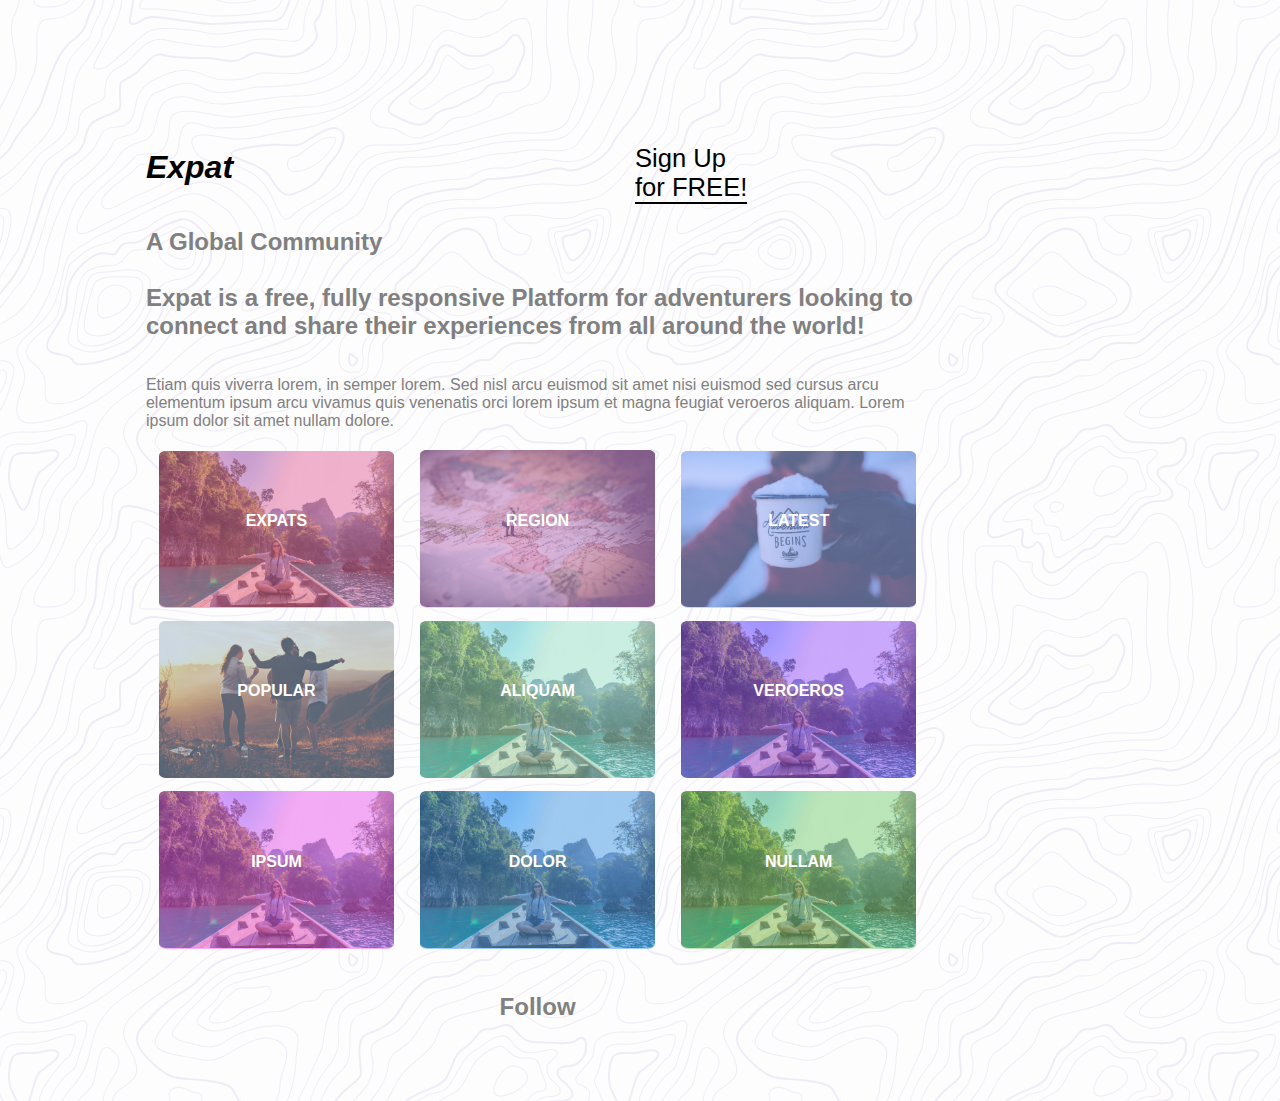
==== index.html @ 73089dc1 "updated features, hover, cta" ====
<!DOCTYPE html>
<html>
<head>
  <meta charset="utf-8">
      <title>Expat</title>
      <meta name="viewport" content="width=device-width, initial-scale=1.0">
      <link rel="stylesheet" href="https://use.fontawesome.com/releases/v5.7.2/css/all.css" integrity="sha384-fnmOCqbTlWIlj8LyTjo7mOUStjsKC4pOpQbqyi7RrhN7udi9RwhKkMHpvLbHG9Sr" crossorigin="anonymous">
      <link rel="stylesheet" type="text/css" media="screen" href="./CSS/index.css" />
      
      <script src="./components/Menu/Menu.js" async></script>
      <script src="./components/Tiles/Tiles.js" async></script>
</head>
<body>
      <div class="header">
        <div class="menu">
            <ul>
              <li class='ul1'><a href="index.html">Home</a></li>
              <li class='ul2'><a href="about.html">About</a></li>
              <li class='ul3'><a href="#">Log in</a></li>
            </ul>
          </div>
          <div>
            <i class="fas fa-bars menu-button"></i>
          </div>
        <div>
            <h1><i class="fas fa-globe-americas"> Expat</i></h1>
        </div>
        <div class='search'><p>Search</p></div>
      </div>


      <div id="main">
          <div class="inner">
            <div class="cta"><a href="#">Sign Up<br> for FREE!</a></div>
            <div class='intro'>
                <h1><i class="fas fa-globe-americas"> Expat</i></h1>
              <h2>A Global Community<br><br> Expat is a free, fully responsive Platform for adventurers looking to connect and share their experiences from all around the world!</h2>

                <div class="intro-button">
                  <a href="#"><button>Free Trial!</button></a>
                </div>

              <p>Etiam quis viverra lorem, in semper lorem. Sed nisl arcu euismod sit amet nisi euismod sed cursus arcu elementum ipsum arcu vivamus quis venenatis orci lorem ipsum et magna feugiat veroeros aliquam. Lorem ipsum dolor sit amet nullam dolore.</p>
              </div>
            
            <section class="tiles">

              <article class="style style1" data-tab='all'>

                <span class="image">
                  <img src="assets/expats.jpg" alt="" />
                </span>
                <div class="color1"></div>
                <a href="#">
                  <h2>Expats</h2>
                  <div class="content">
                    <p>Sed nisl arcu euismod sit amet nisi lorem etiam dolor veroeros et feugiat.</p>
                  </div>
                </a>

              </article>

              <article class="style style2" data-tab='all'>

                <span class="image">
                  <img src="assets/region.jpg"  alt="" />
                </span>
                <div class="color2"></div>
                <a href="#">
                  <h2>Region</h2>
                  <div class="content">
                    <p>Sed nisl arcu euismod sit amet nisi lorem etiam dolor veroeros et feugiat.</p>
                  </div>
                </a>
              </article>
              <article class="style style3" data-tab='all'>
                <span class="image">
                  <img src="assets/latest.jpg" alt="" />
                </span>
                <div class="color3"></div>
                <a href="#">
                  <h2>Latest</h2>
                  <div class="content">
                    <p>Sed nisl arcu euismod sit amet nisi lorem etiam dolor veroeros et feugiat.</p>
                  </div>
                </a>
              </article>

              <article class="style style4" data-tab='all'>
                <span class="image">
                  <img src="assets/popular.jpg" alt="" />
                </span>
                <div class="color4"></div>
                <a href="#">
                  <h2>Popular</h2>
                  <div class="content">
                    <p>Sed nisl arcu euismod sit amet nisi lorem etiam dolor veroeros et feugiat.</p>
                  </div>
                </a>
              </article>

              <article class="style style5" data-tab='all'>
                <span class="image">
                  <img src="assets/expats.jpg" alt="" />
                </span>
                <div class="color5"></div>
                <a href="#">
                  <h2>Aliquam</h2>
                  <div class="content">
                    <p>Sed nisl arcu euismod sit amet nisi lorem etiam dolor veroeros et feugiat.</p>
                  </div>
                </a>
              </article>

              <article class="style style6" data-tab='all'>
                <span class="image">
                  <img src="assets/expats.jpg" alt="" />
                </span>
                <div class="color6"></div>
                <a href="#">
                  <h2>Veroeros</h2>
                  <div class="content">
                    <p>Sed nisl arcu euismod sit amet nisi lorem etiam dolor veroeros et feugiat.</p>
                  </div>
                </a>
              </article>

              <article class="style style7" data-tab='all'>
                <span class="image">
                  <img src="assets/expats.jpg" alt="" />
                </span>
                <div class="color7"></div>
                <a href="#">
                  <h2>Ipsum</h2>
                  <div class="content">
                    <p>Sed nisl arcu euismod sit amet nisi lorem etiam dolor veroeros et feugiat.</p>
                  </div>
                </a>
              </article>

              <article class="style style8" data-tab='all'>
                <span class="image">
                  <img src="assets/expats.jpg" alt="" />
                </span>
                <div class="color8"></div>
                <a href="#">
                  <h2>Dolor</h2>
                  <div class="content">
                    <p>Sed nisl arcu euismod sit amet nisi lorem etiam dolor veroeros et feugiat.</p>
                  </div>
                </a>
              </article>
              
              <article class="style style9" data-tab='all'>
                <span class="image">
                  <img src="assets/expats.jpg" alt="" />
                </span>
                <div class="color9"></div>
                <a href="#">
                  <h2>Nullam</h2>
                  <div class="content">
                    <p>Sed nisl arcu euismod sit amet nisi lorem etiam dolor veroeros et feugiat.</p>
                  </div>
                </a>
              </article>
            </section>

            	<!-- Footer -->
					<footer id="footer">
              <div class="inner-footer">
               
                <section>
                  <h2>Follow</h2>
                  <ul class="icons">
                    <li><a href="#" class="icon"><i class="fab fa-twitter"></i></a></li>
                    <li><a href="#" class="icon"><i class="fab fa-facebook"></i></a></li>
                    <li><a href="#" class="icon"><i class="fab fa-instagram"></i></a></li>
                    <li><a href="#" class="icon"><i class="fab fa-github"></i></a></li>
                    <li><a href="#" class="icon2"><i class="fab fa-500px"></i></a></li>
                  </ul>
                </section>
              </div>
            </footer>
  
        </div>
  

          </div>
        </div>

        			
</body>
</html>
---- CSS/index.css ----
.width-100 {
  width: 100%;
}
* {
  box-sizing: border-box;
}
html,
body {
  margin: 0;
  padding: 0;
}
@media ( max-width: 515px ) {
  html,
  body {
    width: 100%;
  }
}
body {
  display: flex;
  justify-content: none;
  align-items: center;
  flex-direction: column;
  background-color: white;
  color: grey;
  font-family: "Source Sans Pro", Helvetica, sans-serif;
  width: 90%;
}
@media ( max-width: 515px ) {
  body {
    width: 100%;
  }
}
.header {
  width: 100%;
  max-height: 7rem;
  height: 100%;
  color: black;
  display: flex;
  justify-content: space-between;
  align-items: center;
  flex-direction: row-reverse;
  position: fixed;
  top: 10%;
  z-index: 2;
  margin-top: -2rem;
}
@media ( max-width: 515px ) {
  .header {
    max-width: 100%;
    display: flex;
    justify-content: center;
    align-items: space-between;
    flex-direction: column-reverse;
    position: relative;
    margin-top: 0;
    margin-bottom: 0;
  }
}
.header .search {
  display: none;
  margin: 1rem;
  width: 5rem;
  height: 1.3rem;
  border: 0.08rem solid black;
  opacity: 0.7;
  align-self: flex-start;
}
.header .search p {
  align-self: center;
  margin: 0.2rem;
  font-size: 0.8rem;
}
.header h1 {
  display: none;
  height: 100%;
  font-size: 48px;
  margin-left: -3rem;
}
@media ( max-width: 515px ) {
  .header h1 {
    display: block;
    margin: 1rem;
  }
}
.menu-button {
  right: 20px;
  width: 40%;
  cursor: pointer;
  margin: 1.6rem;
  font-size: 3.5rem;
}
@media ( max-width: 515px ) {
  .menu-button {
    display: none;
  }
}
.menu {
  display: none;
  position: fixed;
  width: 100px;
  max-height: 100%;
  margin-top: 7rem;
  margin-left: 0.2rem;
  align-self: flex-end;
  z-index: 2;
}
@media ( max-width: 515px ) {
  .menu {
    display: inline-block;
    margin: 0;
    width: 100%;
    position: relative;
    align-self: center;
    min-height: 10%;
  }
}
.menu ul {
  padding-inline-start: 0;
  margin-right: 0.6rem;
}
@media ( max-width: 515px ) {
  .menu ul {
    display: flex;
    justify-content: center;
    align-items: space-between;
    flex-direction: column;
    margin-top: 0;
    width: 102%;
  }
}
.menu ul li {
  list-style-type: none;
  font-size: 1.3rem;
  padding: 5px 0;
  text-align: center;
  color: black;
  margin: 0.2rem;
  font-style: "Source Sans Pro", Helvetica, sans-serif;
}
.menu ul li a {
  color: black;
  margin-top: 1rem;
  text-decoration: none;
}
@media ( max-width: 515px ) {
  .menu ul li {
    background-color: white;
    margin: 0;
    padding: 1rem;
    background-color: #EDF0EE;
  }
}
@media ( max-width: 515px ) {
  .ul1 {
    border-top: 0.05rem solid black;
    width: 100%;
  }
}
@media ( max-width: 515px ) {
  .ul2 {
    border-top: 0.05rem solid black;
    border-bottom: 0.05rem solid black;
    width: 100%;
  }
}
@media ( max-width: 515px ) {
  .ul3 {
    border-bottom: 0.05rem solid black;
    width: 100%;
  }
}
.menu--open {
  display: block;
}
.inner {
  width: 100%;
  display: flex;
  justify-content: center;
  align-items: center;
  flex-direction: row;
  margin-left: 3rem;
  flex-wrap: wrap;
  width: 85%;
}
@media ( max-width: 515px ) {
  .inner {
    display: flex;
    justify-content: flex-start;
    align-items: center;
    flex-direction: column;
    width: 100%;
    margin: 0;
  }
}
.inner .cta {
  display: flex;
  justify-content: center;
  align-items: center;
  flex-direction: row;
  width: 100%;
  top: 16%;
  left: 4%;
  position: absolute;
  font-size: 1.6rem;
}
@media ( max-width: 515px ) {
  .inner .cta {
    display: none;
  }
}
.inner .cta a {
  text-decoration: none;
  color: black;
  cursor: pointer;
  border-bottom: 1px solid black;
  border-width: 2px;
}
.intro {
  max-width: 80%;
  width: 100%;
  display: flex;
  justify-content: center;
  align-items: flex-start;
  flex-direction: column;
  width: 92%;
  margin-top: 8rem;
}
.intro a {
  text-decoration: none;
  color: grey;
}
@media ( max-width: 515px ) {
  .intro {
    display: flex;
    justify-content: center;
    align-items: center;
    flex-direction: column;
    margin-top: 10rem;
  }
  .intro h2 {
    text-align: center;
  }
}
.intro .intro-button {
  display: flex;
  justify-content: center;
  align-items: center;
  flex-direction: column;
  width: 100%;
}
.intro .intro-button button {
  display: none;
  border-radius: 15%;
  width: 20rem;
  height: 4rem;
  font-size: 1.6rem;
  background-color: #E3E3E8;
  color: Black;
  align-self: center;
  cursor: pointer;
}
@media ( max-width: 515px ) {
  .intro .intro-button button {
    display: block;
    margin: 2rem;
    border-radius: 15%;
    width: 10rem;
    height: 4rem;
    font-size: 1.6rem;
    background-color: #E3E3E8;
    color: Black;
    align-self: center;
    cursor: pointer;
  }
}
.intro h1 {
  color: black;
}
@media ( max-width: 515px ) {
  .intro h1 {
    display: none;
  }
}
.tiles {
  max-width: 80%;
  width: 100%;
  display: flex;
  justify-content: space-around;
  align-items: center;
  flex-direction: row;
  flex-wrap: wrap;
}
.tiles a {
  color: white;
  text-decoration: none;
  display: flex;
  justify-content: center;
  align-items: center;
  flex-direction: column;
}
.style {
  width: 30%;
  border-radius: 3%;
  color: white;
}
@media ( max-width: 515px ) {
  .style {
    width: 100%;
    margin-top: 2rem;
  }
}
.style h2 {
  top: 30%;
  position: absolute;
  text-align: center;
  font-size: 1rem;
  margin-bottom: 1rem;
  text-transform: uppercase;
}
.style .content {
  display: none;
  font-size: 0.6rem;
}
.style1 {
  position: relative;
}
.style1:hover {
  transform: scale(1.1);
}
.style1 img {
  width: 100%;
  margin: 0;
  border-radius: 3%;
  z-index: 2;
}
.style1 .color1 {
  top: 0;
  left: 0;
  width: 100%;
  height: 98%;
  position: absolute;
  background: rgba(232, 106, 161, 0.5);
  border-radius: 3%;
}
.style1 .color1:hover {
  opacity: 0;
}
.style2 {
  position: relative;
}
.style2:hover {
  transform: scale(1.1);
}
.style2 img {
  width: 100%;
  margin: 0;
  border-radius: 3%;
}
.style2 .color2 {
  top: 0;
  left: 0;
  width: 100%;
  height: 98%;
  position: absolute;
  background: rgba(235, 159, 239, 0.5);
  border-radius: 3%;
}
.style2 .color2:hover {
  opacity: 0;
}
.style3 {
  position: relative;
}
.style3:hover {
  transform: scale(1.1);
}
.style3 img {
  width: 100%;
  margin: 0;
  border-radius: 3%;
}
.style3 .color3 {
  top: 0;
  left: 0;
  width: 100%;
  height: 98%;
  position: absolute;
  background: rgba(155, 177, 255, 0.5);
  border-radius: 3%;
}
.style3 .color3:hover {
  opacity: 0;
}
.style4 {
  position: relative;
}
.style4:hover {
  transform: scale(1.1);
}
.style4 img {
  width: 100%;
  margin: 0;
  border-radius: 3%;
}
.style4 .color4 {
  top: 0;
  left: 0;
  width: 100%;
  height: 98%;
  position: absolute;
  background: rgba(156, 178, 204, 0.5);
  border-radius: 3%;
}
.style4 .color4:hover {
  opacity: 0;
}
.style5 {
  position: relative;
}
.style5:hover {
  transform: scale(1.1);
}
.style5 img {
  width: 100%;
  margin: 0;
  border-radius: 3%;
}
.style5 .color5 {
  top: 0;
  left: 0;
  width: 100%;
  height: 98%;
  position: absolute;
  background: rgba(156, 230, 204, 0.5);
  border-radius: 3%;
}
.style5 .color5:hover {
  opacity: 0;
}
@media ( max-width: 515px ) {
  .style5 {
    display: none;
  }
}
.style6 {
  position: relative;
}
.style6:hover {
  transform: scale(1.1);
}
.style6 img {
  width: 100%;
  margin: 0;
  border-radius: 3%;
}
.style6 .color6 {
  top: 0;
  left: 0;
  width: 100%;
  height: 98%;
  position: absolute;
  background: rgba(155, 88, 255, 0.5);
  border-radius: 3%;
}
.style6 .color6:hover {
  opacity: 0;
}
@media ( max-width: 515px ) {
  .style6 {
    display: none;
  }
}
.style7 {
  position: relative;
}
.style7:hover {
  transform: scale(1.1);
}
.style7 img {
  width: 100%;
  margin: 0;
  border-radius: 3%;
}
.style7 .color7 {
  top: 0;
  left: 0;
  width: 100%;
  height: 98%;
  position: absolute;
  background: rgba(235, 93, 239, 0.5);
  border-radius: 3%;
}
.style7 .color7:hover {
  opacity: 0;
}
@media ( max-width: 515px ) {
  .style7 {
    display: none;
  }
}
.style8 {
  position: relative;
}
.style8:hover {
  transform: scale(1.1);
}
.style8 img {
  width: 100%;
  margin: 0;
  border-radius: 3%;
}
.style8 .color8 {
  top: 0;
  left: 0;
  width: 100%;
  height: 98%;
  position: absolute;
  background: rgba(68, 153, 234, 0.5);
  border-radius: 3%;
}
.style8 .color8:hover {
  opacity: 0;
}
@media ( max-width: 515px ) {
  .style8 {
    display: none;
  }
}
.style9 {
  position: relative;
}
.style9:hover {
  transform: scale(1.1);
}
.style9 img {
  width: 100%;
  margin: 0;
  border-radius: 3%;
}
.style9 .color9 {
  top: 0;
  left: 0;
  width: 100%;
  height: 98%;
  position: absolute;
  background: rgba(126, 211, 123, 0.5);
  border-radius: 3%;
}
.style9 .color9:hover {
  opacity: 0;
}
@media ( max-width: 515px ) {
  .style9 {
    display: none;
  }
}
footer {
  width: 100%;
  margin-top: 1rem;
  max-width: 100%;
  display: flex;
}
.inner-footer {
  width: 100%;
  flex-wrap: wrap;
}
.inner-footer h2 {
  text-align: center;
}
.icons {
  list-style-type: none;
  background-color: none;
  font-size: 2.5rem;
  display: flex;
  justify-content: space-evenly;
  align-items: center;
  flex-direction: row;
  padding-inline-start: 0;
}
.icons .fab {
  color: black;
}
.icons a {
  text-decoration: none;
}
@media ( max-width: 515px ) {
  .icons {
    display: flex;
    justify-content: space-evenly;
    align-items: center;
    flex-direction: row;
  }
}
.style {
  width: 30%;
  border-radius: 3%;
  margin: 0.3rem;
  color: white;
}
@media ( max-width: 515px ) {
  .style {
    width: 100%;
    margin-top: 2rem;
  }
}
.style h2 {
  text-align: center;
  font-size: 1rem;
  margin-bottom: 1rem;
  text-transform: uppercase;
}
.style .content {
  display: none;
  font-size: 0.6rem;
}
.about-style1 img {
  width: 100%;
}
.about-style2 img {
  width: 100%;
}
.about-style3 img {
  width: 100%;
}
.about-style4 img {
  width: 100%;
}
.about-style5 img {
  width: 100%;
}
body {
  background-color: #fdfdfd;
  background-image: url("data:image/svg+xml,%3Csvg xmlns='http://www.w3.org/2000/svg' width='600' height='600' viewBox='0 0 600 600'%3E%3Cpath fill='%23e2d9f0' fill-opacity='0.48' d='M600 325.1v-1.17c-6.5 3.83-13.06 7.64-14.68 8.64-10.6 6.56-18.57 12.56-24.68 19.09-5.58 5.95-12.44 10.06-22.42 14.15-1.45.6-2.96 1.2-4.83 1.9l-4.75 1.82c-9.78 3.75-14.8 6.27-18.98 10.1-4.23 3.88-9.65 6.6-16.77 8.84-1.95.6-3.99 1.17-6.47 1.8l-6.14 1.53c-5.29 1.35-8.3 2.37-10.54 3.78-3.08 1.92-6.63 3.26-12.74 5.03a384.1 384.1 0 0 1-4.82 1.36c-2.04.58-3.6 1.04-5.17 1.52a110.03 110.03 0 0 0-11.2 4.05c-2.7 1.15-5.5 3.93-8.78 8.4a157.68 157.68 0 0 0-6.15 9.2c-5.75 9.07-7.58 11.74-10.24 14.51a50.97 50.97 0 0 1-4.6 4.22c-2.33 1.9-10.39 7.54-11.81 8.74a14.68 14.68 0 0 0-3.67 4.15c-1.24 2.3-1.9 4.57-2.78 8.87-2.17 10.61-3.52 14.81-8.2 22.1-4.07 6.33-6.8 9.88-9.83 12.99-.47.48-.95.96-1.5 1.48l-3.75 3.56c-1.67 1.6-3.18 3.12-4.86 4.9a42.44 42.44 0 0 0-9.89 16.94c-2.5 8.13-2.72 15.47-1.76 27.22.47 5.82.51 6.36.51 8.18 0 10.51.12 17.53.63 25.78.24 4.05.56 7.8.97 11.22h.9c-1.13-9.58-1.5-21.83-1.5-37 0-1.86-.04-2.4-.52-8.26-.94-11.63-.72-18.87 1.73-26.85a41.44 41.44 0 0 1 9.65-16.55c1.67-1.76 3.18-3.27 4.83-4.85.63-.6 3.13-2.96 3.75-3.57a71.6 71.6 0 0 0 1.52-1.5c3.09-3.16 5.86-6.76 9.96-13.15 4.77-7.42 6.15-11.71 8.34-22.44.86-4.21 1.5-6.4 2.68-8.6.68-1.25 1.79-2.48 3.43-3.86 1.38-1.15 9.43-6.8 11.8-8.72 1.71-1.4 3.26-2.81 4.7-4.3 2.72-2.85 4.56-5.54 10.36-14.67a156.9 156.9 0 0 1 6.1-9.15c3.2-4.33 5.9-7.01 8.37-8.07 3.5-1.5 7.06-2.77 11.1-4.02a233.84 233.84 0 0 1 7.6-2.2l2.38-.67c6.19-1.79 9.81-3.16 12.98-5.15 2.14-1.33 5.08-2.33 10.27-3.65l6.14-1.53c2.5-.63 4.55-1.2 6.52-1.82 7.24-2.27 12.79-5.06 17.15-9.05 4.05-3.72 9-6.2 18.66-9.9l4.75-1.82c1.87-.72 3.39-1.31 4.85-1.91 10.1-4.15 17.07-8.32 22.76-14.4 6.05-6.45 13.95-12.4 24.49-18.92 1.56-.96 7.82-4.6 14.15-8.33v-64.58c-4 8.15-8.52 14.85-12.7 17.9-2.51 1.82-5.38 4.02-9.04 6.92a1063.87 1063.87 0 0 0-6.23 4.98l-1.27 1.02a2309.25 2309.25 0 0 1-4.87 3.9c-7.55 6-12.9 10.05-17.61 13.19-3.1 2.06-3.86 2.78-8.06 7.13-5.84 6.07-11.72 8.62-29.15 10.95-11.3 1.5-20.04 4.91-30.75 11.07-1.65.94-7.27 4.27-6.97 4.1-2.7 1.58-4.69 2.69-6.64 3.66-5.63 2.8-10.47 4.17-15.71 4.17-17.13 0-41.44 11.51-51.63 22.83-12.05 13.4-31.42 27.7-45.25 31.16-7.4 1.85-11.85 7.05-14.04 14.69-1.26 4.4-1.58 8.28-1.58 13.82 0 .82.01.98.24 3.63.45 5.18.35 8.72-.77 13.26-1.53 6.2-4.89 12.6-10.59 19.43-13.87 16.65-22.88 46.58-22.88 71.68 0 2.39.02 4.26.06 8.75.12 10.8.1 15.8-.22 21.95-.56 11.18-2.09 20.73-5 29.3h-1.05c2.94-8.56 4.49-18.12 5.05-29.35.31-6.13.34-11.1.22-21.9-.04-4.48-.06-6.36-.06-8.75 0-25.32 9.07-55.47 23.12-72.32 5.6-6.72 8.88-12.99 10.38-19.03 1.09-4.4 1.18-7.85.74-12.93-.23-2.7-.24-2.86-.24-3.72 0-5.62.32-9.57 1.62-14.1 2.28-7.95 6.97-13.44 14.76-15.39 13.6-3.4 32.82-17.59 44.75-30.84C409 360.14 433.58 348.5 451 348.5c5.07 0 9.77-1.33 15.26-4.07 1.93-.96 3.9-2.05 6.58-3.62-.3.18 5.33-3.16 6.98-4.11 10.82-6.21 19.66-9.67 31.11-11.2 17.23-2.3 22.9-4.75 28.57-10.64 4.25-4.41 5.04-5.16 8.22-7.28 4.68-3.11 10.01-7.14 17.55-13.14a1113.33 1113.33 0 0 0 4.86-3.89l1.28-1.02a4668.54 4668.54 0 0 1 6.23-4.98c3.67-2.9 6.55-5.12 9.07-6.95 4.37-3.19 9.16-10.56 13.29-19.4v66.9zm0-116.23c-.62.01-1.27.06-1.95.13-6.13.63-13.83 3.45-21.83 7.45-3.64 1.82-8.46 2.67-14.17 2.71-4.7.04-9.72-.47-14.73-1.33-1.7-.3-3.26-.61-4.67-.93a31.55 31.55 0 0 0-3.55-.57 273.4 273.4 0 0 0-16.66-.88c-10.42-.16-17.2.74-17.97 2.73-.38.97.6 2.55 3.03 4.87 1.01.97 2.22 2.03 4.04 3.55a1746.07 1746.07 0 0 0 4.79 4.02c1.39 1.2 3.1 1.92 5.5 2.5.7.16.86.2 2.64.54 3.53.7 5.03 1.25 6.15 2.63 1.41 1.76 1.4 4.54-.15 8.88-2.44 6.83-5.72 10.05-10.19 10.33-3.63.23-7.6-1.29-14.52-5.06-4.53-2.47-6.82-7.3-8.32-15.26-.17-.87-.32-1.78-.5-2.86l-.43-2.76c-1.05-6.58-1.9-9.2-3.73-10.11-.81-.4-1.59-.74-2.36-1-2.27-.77-4.6-1.02-8.1-.92-2.29.07-14.7 1-13.77.93-20.55 1.37-28.8 5.05-37.09 14.99a133.07 133.07 0 0 0-4.25 5.44l-2.3 3.09-2.51 3.32c-4.1 5.36-7.06 8.48-10.39 11.12-.65.52-1.33 1.04-2.13 1.62l-4.11 2.94a106.8 106.8 0 0 0-5.16 3.99c-4.55 3.74-9.74 8.6-16.25 15.38-8.25 8.58-11.78 13.54-11.7 15.95.07 1.65 1.64 2.11 6.79 2.38 1.61.09 2.15.12 2.98.2 2.95.24 5.09.73 6.81 1.68 7.48 4.15 11.63 7.26 13.95 11.58 3.3 6.15.8 12.88-8.89 20.26-8.28 6.3-11.1 10.37-11.31 14.96-.06 1.17 0 1.93.26 4.43.69 6.47.25 10.65-2.8 17.42a44.23 44.23 0 0 1-4.16 7.53c-2.82 3.97-5.47 5.74-10.6 7.69-.43.16-3.34 1.23-4.27 1.59-1.8.68-3.38 1.36-5.01 2.14-4.18 2-8.4 4.6-13.1 8.24-8.44 6.51-13.23 14.56-15.98 25.06-1.1 4.2-1.55 6.81-2.8 15.21-1.26 8.6-2.17 12.64-4.08 16.55-2.1 4.28-11.93 26.59-12.97 28.88a382.7 382.7 0 0 1-6.37 13.41c-4.07 8.11-7.61 14.07-10.73 17.81-5.38 6.46-8.98 14.37-13.77 28.42a810.14 810.14 0 0 0-1.89 5.6c-1.8 5.35-2.96 8.6-4.26 11.85-6.13 15.32-25.43 26.31-46.46 26.31-11.2 0-20.58-2.74-31.02-8.55-5.6-3.13-4.55-2.42-22.26-14.54-14.33-9.8-17.7-10.73-20.47-6.9-.37.5-1.81 2.74-1.83 2.77a52.24 52.24 0 0 1-4.94 5.9c-.73.79-5.52 5.87-6.97 7.45-2.38 2.6-4.3 4.81-5.98 6.93a45.6 45.6 0 0 0-5.08 7.66c-1.29 2.57-1.9 5.25-2.66 10.6a997.6 997.6 0 0 1-.46 3.18h-1l.47-3.32c.77-5.45 1.4-8.2 2.75-10.9a46.54 46.54 0 0 1 5.2-7.84c1.7-2.14 3.63-4.38 6.03-6.98 1.45-1.59 6.24-6.68 6.96-7.46a51.58 51.58 0 0 0 4.84-5.78s1.47-2.26 1.86-2.8c3.25-4.5 7.08-3.44 21.84 6.67 17.67 12.08 16.62 11.38 22.19 14.48 10.3 5.73 19.5 8.43 30.53 8.43 20.65 0 39.57-10.77 45.54-25.69a219.7 219.7 0 0 0 4.24-11.8 6752.32 6752.32 0 0 0 1.88-5.6c4.83-14.16 8.47-22.14 13.96-28.73 3.05-3.66 6.56-9.57 10.6-17.61 1.97-3.93 4.04-8.31 6.35-13.38 1.03-2.28 10.88-24.61 12.98-28.91 1.85-3.79 2.75-7.76 4-16.25 1.24-8.44 1.7-11.07 2.81-15.32 2.8-10.7 7.71-18.94 16.33-25.6a73.18 73.18 0 0 1 13.29-8.35c1.66-.8 3.27-1.48 5.08-2.18.94-.36 3.86-1.43 4.28-1.59 4.95-1.88 7.44-3.55 10.14-7.33 1.35-1.9 2.68-4.3 4.06-7.37 2.97-6.58 3.39-10.59 2.72-16.9a27.13 27.13 0 0 1-.27-4.58c.22-4.94 3.21-9.24 11.7-15.7 9.33-7.11 11.66-13.34 8.62-19-2.2-4.09-6.25-7.12-13.55-11.17-1.57-.88-3.6-1.33-6.42-1.57-.8-.07-1.34-.1-2.95-.19-5.77-.3-7.63-.85-7.72-3.34-.1-2.81 3.5-7.87 11.97-16.69 6.53-6.8 11.75-11.69 16.33-15.45 1.79-1.47 3.42-2.72 5.2-4.03l4.12-2.94c.79-.58 1.46-1.08 2.1-1.59 3.26-2.6 6.16-5.65 10.21-10.94a383.2 383.2 0 0 0 2.5-3.32l2.31-3.09c1.8-2.39 3.04-4 4.29-5.48 8.47-10.17 16.98-13.96 37.27-15.3-.44.02 12-.9 14.32-.98 3.62-.1 6.05.16 8.46.98.8.27 1.62.62 2.47 1.04 2.27 1.14 3.17 3.87 4.27 10.85l.44 2.76c.17 1.07.33 1.97.5 2.83 1.44 7.69 3.62 12.29 7.8 14.57 6.76 3.68 10.6 5.15 13.99 4.94 4-.25 6.99-3.17 9.3-9.67 1.45-4.04 1.46-6.49.32-7.92-.9-1.12-2.28-1.62-5.57-2.27a55.8 55.8 0 0 1-2.67-.55c-2.54-.6-4.39-1.4-5.93-2.71a252.63 252.63 0 0 0-4.78-4.01 84.35 84.35 0 0 1-4.08-3.6c-2.73-2.6-3.86-4.43-3.28-5.95 1.02-2.64 7.82-3.54 18.93-3.37a230.56 230.56 0 0 1 16.73.88c2.76.39 3.2.49 3.68.6 1.4.3 2.95.62 4.62.91a82.9 82.9 0 0 0 14.56 1.32c5.56-.04 10.24-.86 13.73-2.6 8.1-4.05 15.89-6.9 22.17-7.56.7-.07 1.4-.11 2.05-.13v1zm0-100.94v1.5c-8.62 16.05-17.27 29.55-23.65 35.92-3.19 3.2-7.62 4.9-13.54 5.56-4.45.48-8.28.4-19.18-.2-9.91-.55-15.32-.44-20.52.78a84.05 84.05 0 0 1-15 2.11l-2.25.14c-12.49.75-19.37 1.78-32.72 5.74-4.5 1.33-9.27 2.49-14.3 3.48a246.27 246.27 0 0 1-32.6 3.97c-7.56.45-13.21.57-20.24.57-5.4 0-11.9 1.61-18 5.18-8.3 4.87-15.06 12.87-19.53 24.5a68.57 68.57 0 0 1-4.56 9.8c-3.6 6.2-6.92 8.99-13.38 12.18l-4.03 1.96a64.48 64.48 0 0 0-15.16 10.25c-8.2 7.33-13.72 16.63-22.54 35.6l-2.08 4.49c-7.3 15.7-11.5 23.3-17.35 29.87-7.7 8.66-20.25 14.42-40.31 20.08-4.37 1.23-19.04 5.08-19.24 5.13-6.92 1.87-11.68 3.34-15.63 4.92-10.55 4.22-18.71 10.52-36.38 26.52l-1.7 1.54c-8.58 7.76-13.41 11.9-18.81 15.88-3.95 2.9-8 5.67-12.97 8.91-2.06 1.34-10.3 6.6-12.33 7.94-11.52 7.5-18.53 13.04-24.62 20.08a62.01 62.01 0 0 0-6.44 8.85c-4.13 6.91-6.27 13.15-9.2 25.11l-1.54 6.26c-.6 2.45-1.15 4.54-1.72 6.58-2.97 10.7-6.9 17.36-14.78 26.91L69.6 491a148.51 148.51 0 0 0-4.19 5.3 23.9 23.9 0 0 0-3.44 6.28c-1.16 3.23-1.52 5.9-1.87 11.94-.58 10.05-1.42 15.04-4.63 22.67-1.57 3.72-5.66 14.02-6.41 15.8a73.46 73.46 0 0 1-3.57 7.4c-2.88 5.14-6.71 10.12-13.12 16.95-5.96 6.36-8.87 10.9-10.61 16a56.88 56.88 0 0 0-1.38 4.82l-.46 1.84h-1.03l.52-2.08c.52-2.09.92-3.49 1.4-4.9 1.8-5.25 4.78-9.9 10.84-16.36 6.35-6.78 10.13-11.7 12.97-16.77a72.5 72.5 0 0 0 3.52-7.29c.75-1.76 4.84-12.06 6.4-15.8 3.17-7.5 3.99-12.4 4.56-22.33.35-6.14.72-8.88 1.93-12.23a24.9 24.9 0 0 1 3.58-6.54c1.27-1.7 2.6-3.37 4.22-5.34l4.11-4.95c7.8-9.46 11.66-16 14.59-26.54.56-2.04 1.1-4.12 1.71-6.56l1.53-6.26c2.96-12.04 5.13-18.36 9.32-25.39 1.84-3.08 4-6.05 6.54-8.99 6.17-7.12 13.24-12.7 24.83-20.26 2.05-1.33 10.28-6.6 12.33-7.94 4.96-3.22 9-5.98 12.92-8.87 5.37-3.95 10.19-8.08 18.74-15.82l1.7-1.54c17.76-16.09 25.98-22.43 36.67-26.7 4-1.6 8.8-3.09 15.75-4.96.21-.06 14.87-3.9 19.22-5.13 19.9-5.61 32.32-11.31 39.85-19.78 5.76-6.48 9.93-14.02 17.18-29.64l2.09-4.5c8.87-19.07 14.44-28.46 22.77-35.9a65.48 65.48 0 0 1 15.38-10.4l4.04-1.97c6.3-3.1 9.47-5.77 12.96-11.77a67.6 67.6 0 0 0 4.48-9.67c4.56-11.84 11.47-20.02 19.97-25 6.25-3.66 12.93-5.32 18.5-5.32 7.01 0 12.65-.12 20.17-.57a245.3 245.3 0 0 0 32.47-3.96c5-.98 9.75-2.13 14.22-3.45 13.43-3.98 20.38-5.02 32.94-5.78l2.24-.14c5.76-.37 9.8-.9 14.85-2.09 5.31-1.25 10.79-1.35 22.6-.7 9.04.5 12.84.58 17.21.1 5.71-.62 9.94-2.26 12.95-5.26 6.44-6.45 15.3-20.37 24.35-36.72zm0 450.21c-1.28-4.6-2.2-10.55-3.33-20.25l-.24-2.04-.23-2.03c-1.82-15.7-3.07-21.98-5.55-24.47-2.46-2.46-3.04-5.03-2.52-8.64.1-.6.18-1.1.39-2.15.69-3.54.77-5.04.08-6.84-.91-2.38-3.31-4.41-7.79-6.26-5.08-2.09-6.52-4.84-4.89-8.44.66-1.45 1.79-3.02 3.52-5.01 1.04-1.2 5.48-5.96 5.08-5.53 6.15-6.7 8.98-11.34 8.98-16.48a15.2 15.2 0 0 1 6.5-12.89v1.26a14.17 14.17 0 0 0-5.5 11.63c0 5.47-2.93 10.29-9.24 17.16.38-.42-4.04 4.33-5.07 5.5-1.67 1.93-2.75 3.43-3.36 4.77-1.37 3.04-.23 5.22 4.36 7.1 4.71 1.95 7.32 4.16 8.34 6.83.78 2.04.7 3.67-.03 7.4-.2 1.03-.3 1.51-.38 2.09-.48 3.33.03 5.59 2.23 7.8 2.74 2.74 3.98 8.96 5.84 25.06l.24 2.03.23 2.04c.82 7.01 1.53 12.06 2.34 16.03v4.33zm0-62.16c-1.4-3.13-4.43-9.9-4.95-11.17-1.02-2.53-1.25-3.8-.91-5.18.2-.84 2.05-4.68 2.32-5.33a70.79 70.79 0 0 0 3.54-11.2v3.99a62.82 62.82 0 0 1-2.62 7.6c-.31.75-2.09 4.46-2.27 5.18-.28 1.12-.08 2.22.87 4.57.41 1.02 2.5 5.7 4.02 9.09v2.45zm0-85.09c-1.65 1.66-3.66 2.9-6.4 4.13-.25.1-13.97 5.47-20.4 8.43-9.35 4.32-16.7 5.9-23.03 5.25-5.08-.53-9.02-2.25-14.77-5.92l-3.2-2.07a77.4 77.4 0 0 0-5.44-3.27c-4.05-2.18-3.25-5.8 1.47-10.47 3.71-3.68 9.6-7.93 18.73-13.8l4.46-2.82c17.95-11.33 18.22-11.5 22.27-14.74 11.25-9 19.69-14.02 26.31-15.1v1.02c-6.37 1.1-14.62 6-25.69 14.86-4.1 3.28-4.34 3.44-22.36 14.8a652.4 652.4 0 0 0-4.45 2.83c-9.07 5.83-14.92 10.05-18.57 13.66-4.31 4.28-4.95 7.13-1.7 8.88 1.7.91 3.29 1.88 5.5 3.3l3.2 2.08c5.64 3.59 9.45 5.25 14.34 5.76 6.13.64 13.32-.9 22.52-5.15 6.46-2.98 20.18-8.35 20.4-8.44 3.04-1.37 5.1-2.71 6.81-4.69v1.47zm0-41.37v1c-6.56.26-12.11 3.13-19.71 9.08l-4.63 3.68a51.87 51.87 0 0 1-4.4 3.14c-.82.52-5.51 3.33-6.22 3.76-3.31 2-6.15 3.8-8.87 5.6a112.61 112.61 0 0 0-8.16 5.92c-4.61 3.72-7.4 6.9-7.97 9.35-.63 2.67 1.48 4.53 7.05 5.46 10.7 1.78 20.92-.05 30.45-4.65a61.96 61.96 0 0 0 17.1-12.2 41.8 41.8 0 0 0 5.36-7.42v1.92a38.94 38.94 0 0 1-4.64 6.19 62.95 62.95 0 0 1-17.39 12.41c-9.7 4.68-20.13 6.55-31.05 4.73-6.06-1-8.65-3.29-7.85-6.67.64-2.74 3.53-6.05 8.31-9.9 2.35-1.9 5.1-3.88 8.24-5.97 2.73-1.82 5.58-3.61 8.9-5.62.72-.44 5.4-3.24 6.22-3.75 1.26-.8 2.6-1.76 4.3-3.09.8-.62 3.9-3.1 4.63-3.67 7.77-6.1 13.49-9.04 20.33-9.3zm0-154.6v1c-1.75-.24-4.3.23-7.82 1.55-10.01 3.75-13.8 5.07-19.15 6.76-1.78.56-2.63.83-3.87 1.24-1.48.5-3.16.76-6.74 1.16a1550.34 1550.34 0 0 0-2.64.3c-7.8.94-11.28 2.47-11.28 6.07 0 4.45 2.89 13.18 7.96 25.81a57.34 57.34 0 0 1 2.33 7.6 258.32 258.32 0 0 1 .84 3.46c1.86 7.62 3.17 10.71 5.56 11.67 2.21.88 4.7.6 7.47-.72 3.48-1.69 7.22-4.94 11.2-9.47 1.52-1.7 2.97-3.49 4.59-5.57l3.16-4.1c2.59-3.23 6.07-12.21 8.39-20.23v3.45c-2.29 7.2-5.27 14.5-7.61 17.41-.44.55-2.67 3.46-3.15 4.09-1.63 2.1-3.1 3.9-4.62 5.62-4.08 4.61-7.9 7.94-11.53 9.7-2.99 1.44-5.77 1.75-8.28.74-2.84-1.13-4.2-4.34-6.15-12.35a2097.48 2097.48 0 0 1-.84-3.46c-.8-3.2-1.47-5.45-2.28-7.46-5.14-12.8-8.04-21.55-8.04-26.19 0-4.37 3.84-6.06 12.16-7.07a160.9 160.9 0 0 1 2.65-.3c3.5-.39 5.15-.64 6.53-1.1 1.26-.42 2.1-.7 3.88-1.26 5.34-1.68 9.11-3 19.1-6.74 3.53-1.32 6.22-1.84 8.18-1.61zM0 292c10.13-11.31 18.13-23.2 23.07-35.39 3.3-8.14 6.09-16.12 10.81-30.55l1.59-4.84c6.53-19.94 10.11-29.82 14.77-39.56 6.07-12.72 12.55-21.18 20.27-25.54 6.66-3.76 10.2-7.86 12.22-13.15a46.6 46.6 0 0 0 1.86-6.58c1.23-5.2 2.05-7.59 3.93-10.36 2.45-3.62 6.27-6.53 12.1-8.96 15.78-6.58 16.73-7.04 18.05-9.01.65-.98.83-2.15.74-4.51-.03-.73-.23-3.82-.24-4A93.8 93.8 0 0 1 119 94c0-10.04.18-11.37 2.37-13.15.52-.42 1.13-.8 2.07-1.3.27-.14 2.18-1.12 2.84-1.48a68.4 68.4 0 0 0 9.12-5.87c2.06-1.54 2.64-2.14 8.01-7.93 3.78-4.09 6.21-6.36 8.96-8.12 3.64-2.33 7.2-3.12 10.9-2.11 4.4 1.2 10.81 2 18.78 2.46 6.9.4 12.9.5 21.95.5 4.87 0 8.97.47 15.4 1.57 7.77 1.33 9.3 1.54 12.38 1.54 4.05 0 7.43-.88 10.68-2.95 5.06-3.22 8.11-4.67 11.2-5.2 3.62-.64 4.77-.46 16.55 2.06 17.26 3.7 30.85 1.36 41.06-9.7 5.1-5.53 5.48-8.9 3.48-14.8-.83-2.42-1.03-3.1-1.17-4.3-.29-2.52.5-4.71 2.71-6.93 2.65-2.65 4.72-9.17 6.22-18.29h2.03c-1.56 9.71-3.77 16.65-6.83 19.7-1.79 1.8-2.36 3.39-2.14 5.28.11 1 .3 1.63 1.07 3.9 2.22 6.53 1.76 10.66-3.9 16.8-10.77 11.66-25.07 14.13-42.95 10.3-11.42-2.45-12.55-2.62-15.78-2.06-2.77.48-5.62 1.84-10.47 4.92a20.93 20.93 0 0 1-11.76 3.27c-3.25 0-4.81-.22-12.73-1.57C212.74 59.46 208.73 59 204 59c-9.1 0-15.11-.1-22.07-.5-8.09-.47-14.62-1.29-19.2-2.54-5.62-1.53-10.17 1.38-17.85 9.66-5.5 5.94-6.08 6.53-8.28 8.18a70.38 70.38 0 0 1-9.38 6.03c-.68.37-2.58 1.35-2.84 1.49-.84.44-1.35.76-1.75 1.08C121.16 83.6 121 84.8 121 94c0 1.85.06 3.54.17 5.44 0 .17.2 3.28.24 4.03.1 2.75-.13 4.29-1.08 5.71-1.67 2.5-2.27 2.8-18.95 9.74-5.48 2.29-8.99 4.96-11.2 8.24-1.71 2.51-2.47 4.73-3.64 9.7-.83 3.5-1.21 4.92-1.94 6.83-2.18 5.73-6.05 10.19-13.1 14.18-7.3 4.12-13.55 12.28-19.46 24.66-4.6 9.64-8.17 19.46-14.67 39.32l-1.58 4.84c-4.75 14.47-7.54 22.48-10.86 30.69-5.28 13.01-13.95 25.65-24.93 37.6v-2.97zm0 78v-.5l1-.01c6.32 0 7.47 5.2 4.6 13.36a60.36 60.36 0 0 1-5.6 11.3v-1.92a57.76 57.76 0 0 0 4.65-9.72c2.69-7.6 1.71-12.02-3.65-12.02-.34 0-.67 0-1 .02v-46.59a340.96 340.96 0 0 0 13.71-8.34c13.66-9.46 29.79-37.6 29.79-53.59 0-18.1 21.57-72.64 32.23-79.42 12.71-8.09 32.24-27.96 35.8-37.75 1.93-5.3 5.5-7.27 14.42-9.37 6.15-1.44 8.64-2.42 10.67-4.79 1.5-1.74 2.72-4.79 4.33-10.3.23-.78 1.9-6.68 2.43-8.46 3.62-12.08 7.3-18.49 13.47-20.39 2.5-.76 3.03-.98 9.74-3.7 7.49-3.03 11.97-4.43 17.12-4.92 6.75-.65 13.13.75 19.55 4.67 5.43 3.32 12.19 4.72 20.17 4.56 6.03-.12 12.2-1.07 19.83-2.8 1.82-.4 7.38-1.74 8.26-1.94 2.69-.6 4.34-.89 5.48-.89 4.97 0 8.93-.05 14.2-.27 7.9-.32 15.56-.92 22.75-1.88 8.5-1.14 15.9-2.73 21.88-4.82 18.9-6.62 32.64-18.3 33.67-27.59.29-2.56.4-2.96 2.79-11.11 2.33-7.95 3.21-12.93 2.72-18.23-.2-2.24-.69-4.38-1.48-6.42-1.5-3.92-2.63-9.4-3.43-16.18h.9c.77 6.47 1.89 11.72 3.47 15.82a24.93 24.93 0 0 1 1.54 6.69c.5 5.46-.4 10.54-2.77 18.6-2.36 8.06-2.47 8.47-2.74 10.95-1.09 9.75-15.1 21.68-34.33 28.41-6.06 2.12-13.52 3.72-22.09 4.87-7.22.96-14.92 1.57-22.83 1.89-5.3.21-9.27.27-14.25.27-1.04 0-2.64.27-5.26.87-.87.2-6.43 1.53-8.26 1.94-7.68 1.73-13.92 2.7-20.03 2.82-8.15.17-15.1-1.27-20.71-4.7-6.23-3.81-12.4-5.16-18.93-4.54-5.04.48-9.44 1.86-16.84 4.86-6.75 2.74-7.29 2.95-9.82 3.73-5.73 1.76-9.28 7.96-12.81 19.72-.53 1.77-2.2 7.66-2.43 8.46-1.66 5.65-2.91 8.78-4.53 10.67-2.22 2.58-4.84 3.62-12.01 5.3-7.8 1.83-11.13 3.66-12.9 8.54-3.65 10.04-23.32 30.06-36.2 38.25C65.94 190 44.5 244.2 44.5 262c0 16.34-16.3 44.78-30.22 54.41-2.14 1.48-8.24 5.12-14.28 8.68v-1.16 46.09zm0-173.7v-1.11c7.42-3.82 14.55-10.23 21.84-18.98 3.8-4.56 14.21-18.78 15.79-20.55 1.8-2.04 4.06-3.96 7.42-6.45 1.08-.8 4.92-3.57 5.49-3.99 9.36-6.85 14-11.96 15.98-19.36.8-2.98 1.54-6.78 2.46-12.3.23-1.44 2-12.46 2.56-15.79 2.87-16.77 5.73-26.79 10.07-32.1C92.46 52.43 101.5 38.13 101.5 33c0-2.54.34-3.35 6.05-15.71.68-1.49 1.25-2.74 1.77-3.93 2.5-5.75 3.9-10.04 4.14-13.36h1c-.23 3.48-1.66 7.87-4.23 13.76-.52 1.2-1.09 2.45-1.78 3.95-5.54 12.01-5.95 12.99-5.95 15.29 0 5.47-9.09 19.84-20.11 33.31-4.2 5.12-7.03 15.06-9.86 31.64-.57 3.33-2.33 14.33-2.57 15.78-.92 5.56-1.67 9.38-2.48 12.4-2.05 7.68-6.82 12.93-16.35 19.91l-5.49 3.98c-3.3 2.45-5.51 4.34-7.27 6.31-1.53 1.73-11.94 15.93-15.76 20.53-7.52 9.02-14.88 15.6-22.61 19.46zm0 361.83v-4.33c.48 2.36 1 4.35 1.6 6.15 2 6.03 4.6 8.26 8.19 6.59C28.76 557.69 43.5 542.4 43.5 527c0-16.2 6.37-31.99 17.1-46.3 1.88-2.5 3.66-4.4 5.53-6 .73-.62 1.45-1.18 2.3-1.8l2-1.43c3.68-2.68 5.32-5.28 7.08-12.59.75-3.07 1.38-5.02 4.2-13.26l.63-1.88c3.24-9.58 4.56-14.97 4.17-18.65-.48-4.43-3.8-5.23-11.3-1.64a81.12 81.12 0 0 1-9.15 3.7c-13.89 4.67-26.96 5.8-42.66 5.42l-1.95-.05-1.45-.02a39.8 39.8 0 0 0-15.05 2.96A21.81 21.81 0 0 0 0 438.37v-1.26a23.55 23.55 0 0 1 4.55-2.57 40.77 40.77 0 0 1 16.92-3.02l1.95.05c15.6.38 28.57-.75 42.32-5.37a80.12 80.12 0 0 0 9.04-3.65c8.04-3.84 12.16-2.85 12.72 2.43.42 3.89-.92 9.34-4.21 19.08l-.64 1.88c-2.8 8.2-3.43 10.15-4.16 13.18-1.82 7.52-3.59 10.34-7.47 13.16l-2 1.43c-.84.6-1.54 1.15-2.25 1.75a35.45 35.45 0 0 0-5.37 5.84c-10.61 14.15-16.9 29.74-16.9 45.7 0 15.88-15 31.45-34.29 40.45-4.3 2.01-7.39-.66-9.56-7.18-.23-.68-.44-1.39-.65-2.13zm0-62.16v-2.45l1.46 3.27c2.1 4.8 3.46 10.33 4.26 16.77.66 5.3.84 9.3 1.04 18.5.2 9.32.5 12.75 1.63 15.05 1.28 2.6 3.67 2.35 8.29-1.5 17.14-14.3 21.82-22.9 21.82-38.62 0-7.17 1.1-12.39 3.7-17.68 2.27-4.67 3.65-6.62 13.4-19.62a69.8 69.8 0 0 1 7.6-8.79 44.76 44.76 0 0 1 3.54-3.06c.38-.3.64-.52.89-.74a10.47 10.47 0 0 0 2.63-3.32 35.78 35.78 0 0 0 2.26-5.94l.37-1.2.36-1.15c.29-.91.48-1.55.66-2.16.45-1.53.74-2.68.91-3.66.38-2.2.12-3.49-.85-4.15-2.35-1.61-9.28-.24-23.8 4.94-9.54 3.4-16.12 4.17-27.85 4.26-7.71.06-10.43.4-13.25 2.12-3.48 2.12-5.84 6.4-7.58 14.26-.5 2.2-.99 4.19-1.49 5.98v-3.98l.51-2.22c1.8-8.1 4.28-12.6 8.04-14.9 3.04-1.85 5.86-2.2 13.77-2.26 11.61-.09 18.1-.84 27.51-4.2 14.93-5.32 21.95-6.71 24.7-4.83 1.38.94 1.71 2.6 1.28 5.15a33.69 33.69 0 0 1-.94 3.78l-.66 2.17-.36 1.15-.37 1.2a36.64 36.64 0 0 1-2.33 6.1c-.8 1.53-1.61 2.52-2.86 3.61l-.92.77-1.02.83c-.9.74-1.65 1.4-2.47 2.18a68.84 68.84 0 0 0-7.48 8.66c-9.7 12.93-11.07 14.87-13.31 19.46-2.52 5.15-3.59 10.22-3.59 17.24 0 16.04-4.82 24.91-22.18 39.38-5.04 4.2-8.18 4.55-9.83 1.18-1.22-2.5-1.52-5.94-1.73-15.47-.2-9.16-.38-13.15-1.03-18.4-.79-6.34-2.12-11.8-4.19-16.49L0 495.98zM379.27 0h1.04l1.5 5.26c3.28 11.56 4.89 19.33 5.26 27.8.49 11.01-1.52 21.26-6.63 31.17-7.8 15.13-20.47 26.5-36.22 34.1-12.38 5.96-26.12 9.17-36.22 9.17-6.84 0-17.24 1.38-37.27 4.62l-2.27.37c-24.5 3.99-31.65 5-37.46 5-3.49 0-4.08-.08-19.54-2.8-3.56-.64-6.32-1.1-9-1.5-20.23-2.96-31-1.2-31.96 7.86-.1.85-.18 1.72-.29 2.81l-.27 2.73c-1.1 10.9-2.02 15.73-4.31 19.96-2.9 5.34-7.77 7.95-15.63 7.95-10.2 0-12.92.6-15.5 3.17.52-.51-5.03 5.85-8.16 8.7-2.75 2.5-14.32 12.55-15.77 13.83a341.27 341.27 0 0 0-6.54 5.92c-6.97 6.49-11.81 11.76-14.6 16.15-5.92 9.3-10.48 18.04-11.69 24.08-1.66 8.3 3.67 9.54 19.02 1.21a626.23 626.23 0 0 1 44.54-21.9c3.5-1.56 14.04-6.2 15.68-6.95 5.05-2.25 8.3-3.8 10.78-5.15l1.95-1.07 2.18-1.18c1.76-.94 3.38-1.76 5-2.55 18.1-8.72 34.48-10.46 50.33-1.2 22.89 13.34 38.28 37.02 38.28 56.44 0 19.12-.73 25.13-5.18 33.2a45.32 45.32 0 0 1-4.94 7.12c-6.47 7.77-11.81 16.2-12.76 21.27-1.2 6.34 4.69 7.03 20.17-.05 13.31-6.08 22.4-14.95 28.5-26.32a80.51 80.51 0 0 0 6.1-15.13c.9-2.98 3.17-11.65 3.41-12.48a29.02 29.02 0 0 1 1.75-4.83c7.47-14.93 21.09-30.5 36.25-37.24 7.61-3.38 13-9.65 19.4-20.79.84-1.48 4.26-7.64 5.14-9.17 3.52-6.1 6.22-9.7 9.37-11.98 10.15-7.4 28.7-11.1 50.29-11.1 7.52 0 16.54-1.24 27.51-3.58a420.1 420.1 0 0 0 14.96-3.52c-1.3.33 15.54-3.98 19.42-4.89 14.15-3.33 41.07-5.01 64.11-5.01 17.36 0 27.82-9.23 38.53-38.67 6.62-18.21 6.62-26.37 2.69-34.35l-1.18-2.37A13.36 13.36 0 0 1 587.5 58c0-4.03 0-4.01 2.5-24.56.46-3.73.8-6.74 1.12-9.64.9-8.45 1.38-15.2 1.38-20.8 0-.94-.02-1.94-.04-3h1c.03 1.06.04 2.06.04 3 0 5.65-.48 12.43-1.39 20.9-.3 2.91-.66 5.93-1.11 9.66-2.5 20.45-2.5 20.47-2.5 24.44 0 1.97.45 3.57 1.45 5.68.24.51 1.16 2.35 1.17 2.36 4.06 8.24 4.06 16.68-2.65 35.13-10.84 29.8-21.63 39.33-39.47 39.33-22.96 0-49.83 1.68-63.89 4.99-3.86.9-20.69 5.2-19.4 4.88a421.05 421.05 0 0 1-14.99 3.53c-11.04 2.35-20.11 3.6-27.72 3.6-21.4 0-39.76 3.67-49.7 10.9-3 2.19-5.64 5.7-9.1 11.68-.87 1.52-4.29 7.68-5.14 9.17-6.49 11.3-12 17.71-19.86 21.2-14.9 6.63-28.38 22.03-35.75 36.77a28.17 28.17 0 0 0-1.69 4.67c-.23.8-2.5 9.49-3.4 12.5a81.48 81.48 0 0 1-6.19 15.3c-6.2 11.56-15.44 20.58-28.96 26.76-16.1 7.36-23 6.55-21.58-1.04 1-5.29 6.4-13.83 12.99-21.73a44.33 44.33 0 0 0 4.82-6.96c4.35-7.88 5.06-13.77 5.06-32.72 0-19.04-15.19-42.4-37.72-55.55-15.57-9.08-31.62-7.38-49.45 1.21a132.9 132.9 0 0 0-7.14 3.71l-1.95 1.07a158.83 158.83 0 0 1-10.85 5.19c-1.65.74-12.18 5.38-15.69 6.95a625.25 625.25 0 0 0-44.46 21.86c-15.95 8.66-22.37 7.16-20.48-2.29 1.24-6.2 5.83-15.02 11.82-24.42 2.85-4.48 7.74-9.8 14.77-16.34 1.98-1.85 4.12-3.79 6.56-5.94 1.46-1.29 13.02-11.33 15.75-13.82 3.09-2.8 8.6-9.14 8.14-8.67 2.82-2.82 5.75-3.46 16.2-3.46 7.5 0 12.04-2.43 14.75-7.42 2.2-4.07 3.11-8.84 4.2-19.59l.26-2.73.3-2.81c.56-5.42 4.47-8.5 11.23-9.6 5.44-.88 12.51-.51 21.86.86 2.7.4 5.47.86 9.04 1.49 15.33 2.7 15.96 2.8 19.36 2.8 5.73 0 12.9-1.03 37.3-5l2.27-.36c20.1-3.26 30.52-4.64 37.43-4.64 9.95 0 23.54-3.18 35.78-9.08 15.57-7.5 28.09-18.73 35.78-33.65 5.02-9.75 7-19.82 6.51-30.67-.37-8.37-1.96-16.08-5.23-27.57L379.27 0zm13.68 0h1.02c.78 3.9 1.92 8.7 3.51 14.88 3.63 14.05 3.06 27.03-.75 38.77a61 61 0 0 1-11.35 20.68 138.36 138.36 0 0 1-19.32 18.77c-11.32 9.02-23.36 15.49-35.95 18.39a258.63 258.63 0 0 1-22.57 4.07c-3.17.44-6.36.85-10.3 1.32l-9.39 1.12c-11.53 1.41-17.45 2.55-21.64 4.46-9.28 4.21-28.35 6.04-49.21 6.04-1.37 0-2.8-.12-4.3-.35-2.62-.41-5-1.03-9.14-2.29-7.34-2.21-9.63-2.75-12.63-2.56-3.9.23-6.63 2.29-8.47 6.89-1.86 4.66-2.42 7.53-3.34 14.98-1.1 8.98-2.87 12.12-9.97 14.3a40.12 40.12 0 0 0-6.8 2.66c-.63.33-1.16.64-1.76 1.02l-1.34.86c-1.9 1.14-3.86 1.49-9.25 1.49-3.2 0-8.83-.55-9.51-.39-1.22.28-.75-.14-7.14 6.24-1.5 1.5-3.49 3.18-6.32 5.37-1.52 1.18-7.16 5.43-7.94 6.03-4.96 3.78-8.33 6.6-11.06 9.38-4.88 4.98-6.85 9.15-5.56 12.7 1.34 3.67 4.07 4.42 8.9 2.82a55.72 55.72 0 0 0 7.77-3.48c1.5-.77 7.78-4.13 9.37-4.96a116.8 116.8 0 0 1 12.31-5.68 162.2 162.2 0 0 0 11.04-4.84c2.04-.97 10.74-5.16 13-6.22 4.41-2.1 8.1-3.78 11.65-5.29 17.14-7.3 29.32-9.9 37.67-6.65l5.43 2.1c2.3.88 4.17 1.62 6.02 2.38a150.9 150.9 0 0 1 13.07 6c18.34 9.63 30.35 22.13 34.79 39.87 6.96 27.85 3.6 45.53-8.08 62.4-3.97 5.75-3.52 9.2.06 8.97 4.14-.28 10.21-4.95 15.11-12.52 3.1-4.8 5.1-10.45 8.05-21.53l1.69-6.35c.66-2.47 1.24-4.52 1.83-6.5 4.93-16.56 11-27.28 21.56-34.76 7.15-5.06 23.73-15.5 25.48-16.75 6.74-4.81 10.53-9.44 14.34-18 7.74-17.44 21.09-24.34 44.47-24.34 9.36 0 17.91-1.13 29.53-3.49a624.86 624.86 0 0 0 6.2-1.28c2.4-.5 4.07-.84 5.66-1.13 4.03-.74 7.04-1.1 9.61-1.1 4.44 0 9.39-1 31.39-5.99l2.95-.66c16.34-3.67 25.64-5.35 31.66-5.35 1.54 0 2.4.01 6.4.1 7.8.15 12.27.13 17.33-.2 16.41-1.06 26.73-5.36 29.8-14.56a87.1 87.1 0 0 1 3.55-8.83c-.15.31 2.29-4.96 2.9-6.38 5.38-12.3 5.57-21.92-1.44-39.44a86.4 86.4 0 0 1-5.26-20.72c-1.61-11.98-1.38-23.14.1-40.35l.2-2.12h1l-.2 2.2c-1.48 17.15-1.7 28.24-.11 40.14a85.4 85.4 0 0 0 5.2 20.47c7.1 17.78 6.91 27.67 1.43 40.22-.62 1.43-3.06 6.72-2.91 6.4a86.17 86.17 0 0 0-3.52 8.73c-3.23 9.72-13.9 14.15-30.68 15.24-5.1.33-9.58.35-17.42.2-3.98-.09-4.84-.1-6.37-.1-5.91 0-15.18 1.67-31.44 5.32l-2.95.67c-22.16 5.02-27.05 6.01-31.61 6.01-2.5 0-5.45.36-9.43 1.09-1.58.29-3.25.62-5.64 1.11a4894.21 4894.21 0 0 0-6.2 1.29c-11.68 2.37-20.3 3.51-29.73 3.51-23.02 0-36 6.71-43.53 23.66-3.9 8.8-7.82 13.58-14.7 18.5-1.78 1.27-18.36 11.7-25.48 16.75-10.34 7.32-16.3 17.87-21.19 34.23-.58 1.96-1.15 4-1.82 6.47l-1.69 6.35c-2.98 11.18-5 16.9-8.17 21.81-5.05 7.81-11.37 12.68-15.89 12.98-4.7.31-5.3-4.23-.94-10.53 11.52-16.64 14.82-34.03 7.92-61.6-4.35-17.42-16.16-29.72-34.27-39.22-4-2.1-8.2-4-12.99-5.97-1.84-.75-3.7-1.49-6-2.38l-5.43-2.08c-8.03-3.12-20.02-.58-36.92 6.63-3.52 1.5-7.21 3.19-11.61 5.27l-13 6.22c-4.71 2.22-8.16 3.75-11.11 4.88a115.87 115.87 0 0 0-12.21 5.63c-1.58.83-7.86 4.18-9.37 4.96a56.55 56.55 0 0 1-7.9 3.54c-5.3 1.75-8.62.85-10.17-3.43-1.46-4.02.66-8.5 5.8-13.74 2.75-2.82 6.16-5.66 11.15-9.48.79-.6 6.43-4.85 7.94-6.02a66.96 66.96 0 0 0 6.23-5.28c6.74-6.74 6.1-6.16 7.61-6.51.87-.2 6.69.36 9.74.36 5.22 0 7.03-.32 8.74-1.35l1.31-.84c.62-.4 1.18-.72 1.84-1.07a41.07 41.07 0 0 1 6.96-2.72c6.64-2.04 8.22-4.84 9.28-13.47.93-7.53 1.5-10.47 3.4-15.24 1.99-4.95 5.04-7.26 9.34-7.51 3.17-.2 5.5.35 12.97 2.6a63.54 63.54 0 0 0 9.02 2.26c1.45.22 2.83.34 4.14.34 20.71 0 39.7-1.82 48.8-5.96 4.32-1.96 10.29-3.1 21.93-4.53l9.4-1.12c3.92-.48 7.11-.88 10.27-1.32 8.16-1.14 15.4-2.43 22.49-4.06 12.42-2.86 24.33-9.26 35.55-18.2a137.4 137.4 0 0 0 19.18-18.64 60.02 60.02 0 0 0 11.15-20.32c3.76-11.57 4.32-24.36.75-38.23A284.86 284.86 0 0 1 392.95 0zM506.7 0h1.26c-.5.66-.9 1.18-1.17 1.51-3.95 4.96-6.9 7.92-9.82 9.57A10.02 10.02 0 0 1 492 12.5c-2.38 0-4.24.67-6.71 2.21l-2.65 1.71c-4.38 2.8-8.01 4.08-13.64 4.08-5.6 0-9.99-1.26-16.08-4.05a202.63 202.63 0 0 1-2.3-1.06l-2.18-.98c-1.6-.7-2.92-1.17-4.17-1.48a13.42 13.42 0 0 0-3.27-.43c-2.3 0-4.3-.68-11-3.37l-1.56-.62c-5-1.97-8.1-2.82-10.52-2.66-2.93.2-4.42 2.03-4.42 6.15 0 20.76-5.21 50.42-12.15 57.35-7.58 7.59-26.55 23.7-34.06 29.06-13.16 9.4-31.17 20.2-44.11 25.06a106.87 106.87 0 0 1-13.32 4.03c-3.28.78-6.6 1.43-11.25 2.24-.53.1-8.8 1.5-11.5 1.99-4.86.87-9.3 1.74-14 2.76-20.62 4.48-25.07 5.01-38.11 5.01-2.49 0-2.9-.07-14.05-2-2.42-.42-4.31-.73-6.15-1-8.11-1.19-13.83-1.36-17.64-.2-4.54 1.4-5.93 4.65-3.7 10.52 2.02 5.28 4.84 8.61 8.84 10.74 3.26 1.74 6.75 2.6 13.82 3.71 9.42 1.48 10.94 1.75 15.5 2.92a78.2 78.2 0 0 1 18.62 7.37c8.3 4.58 14.58 11.5 19.98 20.89 2.73 4.73 9.46 19.33 10.54 21.19 3.4 5.85 6.26 6.63 10.89 2 4.95-4.94 10.35-8.37 21.13-14.06.47-.25 2.06-1.1 2.12-1.12 7.98-4.21 11.92-6.51 15.87-9.54 5.11-3.9 8.66-8.1 10.77-13.11 8.52-20.24 20.75-33.31 32.46-33.31l5.5.03c10.53.08 17.35.02 24.9-.31 13.66-.62 23.78-2.09 29.39-4.67 5.85-2.7 13.42-5.49 24.18-9.02 3.46-1.14 6.29-2.05 12.7-4.1 7.7-2.45 11.08-3.54 15.17-4.9a1059.43 1059.43 0 0 1 11.33-3.72c3.67-1.2 5.96-2 8.03-2.78a59.88 59.88 0 0 0 6.66-2.94c1.87-.98 3.76-2.1 5.86-3.5 3.48-2.33 6.15-3.13 12.04-4.13l1.15-.2c5.71-1.01 9-2.3 12.76-5.63 7.82-6.96 8.58-23.18 3.84-44.52-1.7-7.67-2.1-19.28-1.57-35.47A837.22 837.22 0 0 1 546.76 0h1l-.15 3.06c-.32 6.42-.53 11.02-.68 15.62-.51 16.1-.12 27.65 1.56 35.21 4.82 21.68 4.04 38.2-4.16 45.48-3.91 3.48-7.37 4.84-13.24 5.87l-1.16.2c-5.76.99-8.32 1.75-11.65 3.98a63.73 63.73 0 0 1-5.96 3.56 60.86 60.86 0 0 1-6.77 2.99c-2.09.79-4.39 1.58-8.07 2.79a5398.31 5398.31 0 0 1-11.32 3.71c-4.1 1.37-7.48 2.46-15.18 4.92-6.42 2.04-9.24 2.95-12.7 4.08-10.73 3.53-18.27 6.3-24.07 8.98-5.76 2.66-15.97 4.14-29.77 4.77-7.56.33-14.4.39-24.95.31l-5.49-.03c-11.19 0-23.16 12.79-31.54 32.7-2.19 5.19-5.84 9.52-11.08 13.52-4.02 3.07-7.99 5.39-16.01 9.62l-2.12 1.12c-10.7 5.65-16.04 9.04-20.9 13.9-5.14 5.14-8.75 4.15-12.45-2.22-1.12-1.92-7.85-16.5-10.54-21.2-5.33-9.24-11.48-16.02-19.6-20.5a77.2 77.2 0 0 0-18.4-7.28c-4.5-1.17-6.02-1.43-15.4-2.9-7.17-1.12-10.74-2-14.13-3.81-4.22-2.25-7.2-5.77-9.3-11.27-2.43-6.39-.78-10.26 4.34-11.83 4-1.22 9.82-1.05 18.08.17 1.84.27 3.74.58 6.17 1 11.02 1.9 11.48 1.98 13.88 1.98 12.96 0 17.35-.52 37.9-4.99 4.71-1.02 9.16-1.9 14.03-2.77 2.71-.48 10.98-1.9 11.5-1.98 4.64-.81 7.95-1.46 11.2-2.23 4.55-1.07 8.76-2.34 13.2-4 12.83-4.81 30.79-15.59 43.88-24.94 7.47-5.33 26.4-21.4 33.94-28.94C407.3 61.98 412.5 32.49 412.5 12c0-4.61 1.86-6.9 5.35-7.15 2.63-.18 5.8.7 10.96 2.73l1.56.62c6.53 2.62 8.53 3.3 10.63 3.3 1.14 0 2.3.16 3.5.46 1.32.33 2.68.82 4.34 1.53a90.97 90.97 0 0 1 3.34 1.52l1.15.54c5.98 2.73 10.23 3.95 15.67 3.95 5.41 0 8.87-1.21 13.1-3.92.2-.13 2.1-1.38 2.66-1.72 2.62-1.63 4.64-2.36 7.24-2.36 1.47 0 2.94-.43 4.47-1.3 2.78-1.56 5.67-4.45 9.54-9.31l.7-.89zM324.54 600h-2.03c.49-2.96.91-6.2 1.28-9.66.44-4.1.76-8.25.98-12.21.08-1.39.14-2.65-.35-7.29-.47-1.94-.93-4.14-1.36-6.54-2.01-11.26-2.66-22.9-1.14-33.78a60.76 60.76 0 0 1 5.18-17.95 70.78 70.78 0 0 1 12.6-18.22c3.38-3.6 5.53-5.5 11.83-10.79 4.5-3.78 6.35-5.56 7.52-7.5.64-1.07.95-2.06.95-3.06 0-1.75 0-1.74-.75-9.23-.36-3.7-.57-6.3-.68-8.96-.5-12.1 1.62-19.6 8.11-21.76 15.9-5.3 25.89-12.1 33.45-25.54C409.6 390.65 425.85 376 436 376c12.36 0 20-1.96 29.41-8.8 6.76-4.92 9.5-6.6 12.47-7.46 2.22-.64 3.8-.74 9.12-.74 1.86 0 3.53-.83 5.57-2.62 1.08-.96 5.11-5.12 5.6-5.6 6.04-5.85 11.98-8.78 20.83-8.78 2.45 0 4.54.04 7.32.12 7.51.23 8.87.17 11.27-.7 3.03-1.1 5.53-3.03 14.75-11.17 8-7.06 10.72-8.92 22.87-16.47 1.44-.9 2.59-1.63 3.69-2.37a69.45 69.45 0 0 0 9.46-7.5c4.12-3.88 8.02-7.85 11.64-11.9v2.98a201.58 201.58 0 0 1-10.27 10.38c-3.18 3-6.2 5.35-9.72 7.7-1.12.76-2.28 1.5-3.75 2.4-12.05 7.5-14.71 9.32-22.6 16.28-9.46 8.35-12.01 10.32-15.39 11.55-2.74 1-4.19 1.06-12.01.82-2.76-.08-4.83-.12-7.26-.12-8.27 0-13.75 2.7-19.43 8.22-.44.43-4.52 4.64-5.68 5.66-2.37 2.09-4.46 3.12-6.89 3.12-5.1 0-6.6.1-8.56.66-2.67.78-5.29 2.37-11.85 7.15-9.8 7.13-17.85 9.19-30.59 9.19-9.22 0-24.96 14.2-34.13 30.49-7.84 13.94-18.24 21.02-34.55 26.46-5.31 1.77-7.21 8.51-6.75 19.78.1 2.6.31 5.19.68 8.84.75 7.62.75 7.58.75 9.43 0 1.38-.42 2.73-1.24 4.09-1.33 2.2-3.26 4.07-7.94 8-6.25 5.24-8.36 7.12-11.67 10.63a68.8 68.8 0 0 0-12.25 17.71 58.8 58.8 0 0 0-5 17.36c-1.49 10.66-.85 22.09 1.13 33.15.43 2.37.88 4.53 1.33 6.44.16.66.3 1.25.6 4.06a249.3 249.3 0 0 1-1.17 16.12c-.37 3.37-.78 6.53-1.25 9.44zm-13.4 0h-1.05l.12-.28c3.07-7.16 4.29-11.83 4.29-18.72 0-3.57-.07-4.93-.76-15.65-.77-12.04-1-19.64-.55-28.3.58-11.5 2.4-22.1 5.81-32.16 1.3-3.8 2.8-7.5 4.55-11.1 3.46-7.14 6.83-12.39 10.42-16.6a59.02 59.02 0 0 1 4.35-4.56c.43-.4 3-2.8 3.67-3.45 5.72-5.6 7.51-11.52 7.51-29.18 0-18.84 2.9-23.77 15.82-28.24 1.09-.37 1.92-.67 2.77-.98a51.3 51.3 0 0 0 6.1-2.7c4.95-2.6 9.64-6.22 14.44-11.42 25.5-27.63 37.15-35.16 56.37-35.16 8.28 0 14.54-1.95 22-6.3 1.78-1.03 13.82-8.82 18.16-11.27 2.83-1.59 5.66-3.03 8.63-4.39 7.92-3.6 13.97-4.45 26.6-4.8 7.53-.2 10.7-.49 14.26-1.58 4.55-1.4 8.06-4 10.93-8.43 2.2-3.41 6.85-7.08 14.66-12.06 1.61-1.03 3.27-2.05 5.65-3.5 9.53-5.85 11.56-7.13 14.81-9.57 5.34-4 9.3-8.37 13.68-14.77a204.2 204.2 0 0 0 5.62-8.75v1.9c-1.97 3.17-3.4 5.38-4.8 7.42-4.42 6.48-8.46 10.92-13.9 15-3.29 2.46-5.32 3.75-14.89 9.61a375.06 375.06 0 0 0-5.63 3.5c-7.7 4.9-12.26 8.52-14.36 11.76-3 4.63-6.7 7.39-11.48 8.85-3.68 1.12-6.9 1.42-14.53 1.63-12.5.34-18.44 1.18-26.2 4.7a111.08 111.08 0 0 0-8.56 4.35c-4.3 2.43-16.34 10.22-18.15 11.27-7.6 4.43-14.03 6.43-22.5 6.43-18.87 0-30.3 7.4-55.63 34.84-4.88 5.28-9.67 8.97-14.7 11.62-2 1.05-4 1.92-6.23 2.75-.86.32-1.7.62-5.37 1.87-5.08 1.76-7.44 3.25-9.28 6.37-2.23 3.78-3.29 9.94-3.29 20.05 0 17.9-1.87 24.07-7.8 29.89-.69.67-3.27 3.06-3.69 3.46a58.04 58.04 0 0 0-4.28 4.49c-3.53 4.14-6.86 9.32-10.28 16.38a95.19 95.19 0 0 0-4.5 10.99c-3.38 9.97-5.18 20.48-5.76 31.9-.44 8.6-.22 16.17.55 28.17.69 10.76.76 12.12.76 15.72 0 6.35-1.02 10.87-4.35 19zm25.08 0h-1c-.04-4.73.06-9.39.28-15.02.26-6.41-.4-11.79-2.53-24.37l-.31-1.86c-2.12-12.55-2.76-19.35-1.97-26.47 1.03-9.25 4.75-16.68 12-22.67 22.04-18.2 29.81-30.18 29.81-44.61 0-2.6-.3-4.81-.98-8.17-.97-4.79-1.1-5.68-.97-7.57.2-2.56 1.27-4.7 3.56-6.72 2.67-2.35 7.05-4.6 13.72-7.01 9.72-3.5 15.52-9.18 24.3-21.57l1.78-2.5c4.48-6.33 7.1-9.63 10.43-12.78 4.31-4.07 8.98-6.77 14.54-8.17 13.3-3.32 20.37-5.47 25.34-7.64a49.5 49.5 0 0 0 5.28-2.7c1.1-.65 1.75-1.04 4.24-2.6 2.7-1.68 5.22-2.08 11.38-2.28 5.44-.18 7.9-.43 10.97-1.41a21.47 21.47 0 0 0 9.54-6.22c4.87-5.3 10.03-7.61 17.79-8.9 1.07-.18 1.88-.3 3.86-.58 6.9-.97 9.94-1.69 13.48-3.62 4.5-2.45 6.79-4.44 23.46-19.68l3.14-2.85c9.65-8.71 16.12-13.83 21.42-16.48 4.25-2.12 7.6-4.69 11.22-8.6v1.45c-3.42 3.57-6.69 6-10.78 8.05-5.18 2.59-11.61 7.67-21.2 16.32l-3.12 2.85c-16.8 15.35-19.05 17.3-23.66 19.82-3.68 2-6.8 2.75-13.82 3.73-1.97.28-2.78.4-3.84.57-7.56 1.26-12.52 3.48-17.21 8.6a22.47 22.47 0 0 1-9.97 6.5c-3.2 1-5.72 1.27-11.25 1.45-5.98.2-8.39.57-10.89 2.13a144 144 0 0 1-4.25 2.61 50.48 50.48 0 0 1-5.39 2.75c-5.04 2.2-12.15 4.37-25.5 7.7-9.74 2.44-15.26 7.65-24.4 20.56l-1.77 2.5c-8.9 12.54-14.82 18.34-24.78 21.93-6.57 2.36-10.85 4.57-13.4 6.82-2.1 1.86-3.05 3.74-3.22 6.04-.13 1.76 0 2.63.95 7.3.7 3.42 1 5.7 1 8.37 0 14.79-7.93 27-30.18 45.39-7.03 5.8-10.64 13-11.64 22-.78 7-.14 13.73 1.96 26.2l.32 1.85c2.15 12.65 2.8 18.07 2.54 24.58-.22 5.57-.32 10.2-.28 14.98zM95.9 600h-2.04c.68-3.82 1.14-8.8 1.61-15.98.2-3.11.27-4.06.39-5.6 1.3-17.54 4.04-27.14 11.5-33.2 4.65-3.77 7.22-8.92 8.67-16 .51-2.52.7-3.87 1.33-9.17.66-5.5 1.16-8.06 2.24-10.36 1.45-3.09 3.82-4.69 7.39-4.69 14.28 0 38.48 9.12 53.6 20.2 8.66 6.35 21.26 13.32 31.74 17.11 13.03 4.71 21.89 4.41 24.75-1.73 1.7-3.64 1.92-4.11 2.65-5.77 2.93-6.67 4.69-12.2 5.25-17.5.23-2.17.24-4.23.02-6.2-.32-2.75-1.42-4.55-4.08-7.35l-1.32-1.37a30.59 30.59 0 0 1-2.41-2.79 30.37 30.37 0 0 1-2.5-4.07l-1.13-2.14c-1.62-3.1-2.68-4.6-4.12-5.56-5.26-3.5-14.8-5.5-28.55-6.83a272.42 272.42 0 0 0-9.04-.71l-2.18-.17c-9.57-.73-15.12-1.56-19.06-3.2C156.57 471.07 136 450.5 136 440c0-5.34 1.74-9.53 5.47-14.13 1.98-2.44 11.12-11.71 12.79-13.54 4.52-4.97 10.16-9.54 17.68-14.66 2.8-1.9 14.78-9.6 17.49-11.49a50.54 50.54 0 0 0 6.34-5.43c1.53-1.5 6.96-7.13 7.12-7.3 7.18-7.3 12.7-11.56 19.74-14.38 3.36-1.34 8.13-2.79 17.45-5.38a9577.18 9577.18 0 0 1 11.78-3.28 602.6 602.6 0 0 0 12.67-3.7c20.4-6.24 34-12.08 40.79-18.44 8.74-8.2 11.78-13.84 15.73-26.02 2.02-6.22 3.09-9.04 5.07-12.72 9.54-17.71 28.71-39.37 43.5-45.45C383.77 238.25 389 232.34 389 226c0-2.89 2.73-8.4 6.83-13.73 4.76-6.2 10.65-11.36 16.75-14.18 12.5-5.77 33.5-10.09 47.42-10.09 5.32 0 9.83-1.5 16.42-4.89 9.2-4.71 10.1-5.11 13.58-5.11 10.42 0 32.06-2.55 45.76-5.97l3.88-.98 3.47-.89c2.6-.66 4.33-1.08 5.93-1.43 3.9-.86 6.76-1.23 9.58-1.17 2.74.06 5.47.52 8.67 1.48 4.56 1.37 13.71-.9 22.87-5.68a68.07 68.07 0 0 0 9.84-6.2v2.4c-11.09 8.14-25.76 13.66-33.29 11.4a29.72 29.72 0 0 0-8.13-1.4c-2.63-.05-5.36.3-9.11 1.12a238 238 0 0 0-9.33 2.3l-3.9.99C522.38 177.43 500.58 180 490 180c-2.99 0-3.91.4-12.67 4.89-6.85 3.51-11.61 5.11-17.33 5.11-13.65 0-34.35 4.26-46.58 9.9-5.78 2.67-11.42 7.62-16 13.58-3.85 5.02-6.42 10.2-6.42 12.52 0 7.27-5.8 13.82-20.62 19.92-14.27 5.88-33.16 27.21-42.5 44.55-1.9 3.55-2.95 6.28-4.93 12.4-4.05 12.47-7.23 18.39-16.27 26.86-7.08 6.64-20.87 12.57-41.57 18.89a604.52 604.52 0 0 1-12.7 3.71 1495.1 1495.1 0 0 1-11.8 3.28c-9.24 2.58-13.97 4.01-17.24 5.32-6.73 2.69-12.05 6.8-19.05 13.92-.15.15-5.6 5.8-7.15 7.32a52.4 52.4 0 0 1-6.6 5.65c-2.74 1.92-14.75 9.63-17.5 11.5-7.4 5.04-12.94 9.52-17.33 14.35-1.72 1.9-10.8 11.11-12.71 13.46-3.47 4.26-5.03 8.03-5.03 12.87 0 9.5 20 29.5 33.38 35.08 3.67 1.53 9.1 2.34 18.45 3.05a586.23 586.23 0 0 0 4.34.32c3.24.23 5.07.37 6.93.55 14.08 1.37 23.82 3.4 29.45 7.17 1.82 1.2 3.02 2.91 4.8 6.29l1.11 2.13a28.55 28.55 0 0 0 2.34 3.81c.62.83 1.3 1.6 2.26 2.61.23.24 1.1 1.16 1.32 1.37 2.93 3.09 4.24 5.23 4.61 8.5.24 2.12.23 4.33-.01 6.64-.59 5.55-2.4 11.25-5.41 18.1-.74 1.67-.96 2.15-2.66 5.8-3.49 7.47-13.33 7.8-27.25 2.77-10.67-3.86-23.43-10.92-32.25-17.38C164.62 515.96 140.82 507 127 507c-5 0-6.4 3.02-7.64 13.29a99.03 99.03 0 0 1-1.36 9.33c-1.53 7.5-4.3 13.04-9.37 17.16-6.87 5.58-9.5 14.78-10.77 31.8-.11 1.52-.18 2.47-.38 5.57-.46 7.01-.91 11.99-1.57 15.85zm8.05 0h-1.02c.29-1.41.58-2.94.9-4.59l1.05-5.62c2.5-13.3 4.2-19.92 6.68-24.05 1.7-2.84 3.68-5.5 8.05-11.03 8.21-10.36 10.88-14.55 10.88-18.71l-.02-1.69c-.02-1.78-.02-2.7.02-3.77.21-5.05 1.47-8.2 4.64-9.4 3.92-1.5 10.39.44 20.12 6.43 9.56 5.88 17.53 10.7 25.91 15.66 1.31.78 14.27 8.41 17.67 10.45a714.21 714.21 0 0 1 6.42 3.9c13.82 8.5 38.94 5.05 46.3-7.83 3.6-6.28 4.54-8.52 7.78-17.32a82.3 82.3 0 0 1 1.18-3.07 42.27 42.27 0 0 1 4.06-7.64c9.33-13.98 14.92-26.1 14.92-36.72 0-3.66.75-6.62 3.36-14.85.52-1.64.83-2.66 1.15-3.73 3.64-12.23 3.04-19.12-4.29-24a23.1 23.1 0 0 0-9.98-3.78c-7.2-.93-14.49 1.17-23.91 5.88-1.55.78-6.64 3.44-7.6 3.93a62.6 62.6 0 0 0-4.14 2.3l-4.4 2.66c-11.62 6.92-20.4 9.18-32.81 6.08-3.32-.84-6.24-1.4-13.1-2.64-13.25-2.39-18.7-3.75-23.33-6.46-6.23-3.67-7.46-9.02-2.88-16.65A93.1 93.1 0 0 1 172 415.42a157 157 0 0 1 8.32-7.66c-.07.05 6.16-5.3 7.82-6.77a85.12 85.12 0 0 0 6.5-6.33c7.7-8.46 12.78-13.36 20.08-18.57 9.94-7.1 21.4-12.36 35.18-15.58 37.03-8.64 51-12.7 58.83-17.93 8.6-5.73 21.3-24.77 36.84-54.81 5.22-10.1 12.27-18.4 21.13-25.71 5.13-4.24 9.56-7.25 17.55-12.23 7.42-4.62 9.62-6.14 11.38-8.16a21.15 21.15 0 0 0 2.95-4.87c.61-1.3 2.87-6.47 3-6.77 1.36-3 2.56-5.4 3.95-7.73 6.53-10.97 16.03-18 31.4-20.8 12.73-2.3 19.85-2.7 29.68-2.3 3.25.13 4.13.16 5.6.14 5.15-.07 9.71-1.04 16.61-3.8 20.74-8.3 38.75-12.04 59.19-12.04 3.05 0 6.03.15 10.48.48l2.09.16c12.45.96 18.08.96 25.34-.63a49.65 49.65 0 0 0 14.09-5.45v1.15a50.52 50.52 0 0 1-13.88 5.28c-7.38 1.61-13.08 1.61-25.63.65l-2.08-.16c-4.43-.33-7.39-.48-10.41-.48-20.3 0-38.2 3.72-58.81 11.96-7.01 2.8-11.7 3.8-16.97 3.88-1.5.02-2.39-.01-5.66-.14-9.76-.4-16.8-.01-29.47 2.3-15.06 2.73-24.32 9.58-30.71 20.31a72.8 72.8 0 0 0-3.9 7.63c-.12.28-2.39 5.47-3.01 6.79a22 22 0 0 1-3.1 5.1c-1.86 2.13-4.07 3.66-11.6 8.35-7.95 4.96-12.35 7.95-17.44 12.15-8.76 7.23-15.73 15.43-20.89 25.4-15.61 30.2-28.36 49.32-37.16 55.19-7.98 5.32-21.97 9.39-59.17 18.07-13.65 3.18-24.98 8.39-34.82 15.42-7.22 5.16-12.27 10.01-19.92 18.43a86.07 86.07 0 0 1-6.57 6.4c-1.67 1.48-7.91 6.83-7.84 6.77-3.27 2.84-5.8 5.16-8.26 7.62a92.1 92.1 0 0 0-14.27 18.13c-4.3 7.16-3.22 11.89 2.53 15.26 4.47 2.63 9.88 3.99 23.24 6.39a185.7 185.7 0 0 1 12.92 2.6c12.11 3.03 20.64.84 32.06-5.96l4.4-2.65c1.66-1 2.96-1.73 4.2-2.35.95-.48 6.04-3.14 7.6-3.92 9.59-4.8 17.04-6.94 24.49-5.98a24.1 24.1 0 0 1 10.4 3.93c7.82 5.21 8.45 12.52 4.7 25.13-.32 1.07-.64 2.1-1.16 3.74-2.57 8.12-3.31 11.04-3.31 14.55 0 10.88-5.66 23.14-15.08 37.28a41.28 41.28 0 0 0-3.97 7.46c-.37.9-.73 1.82-1.18 3.04-3.25 8.85-4.21 11.13-7.84 17.47-7.67 13.42-33.43 16.95-47.7 8.18a578.4 578.4 0 0 0-6.4-3.89c-3.4-2.04-16.36-9.67-17.67-10.45-8.38-4.97-16.36-9.78-25.92-15.66-9.5-5.85-15.7-7.7-19.24-6.36-2.68 1.02-3.8 3.82-4 8.51a61.12 61.12 0 0 0-.02 3.72l.02 1.7c0 4.5-2.69 8.73-11.52 19.87-3.92 4.95-5.87 7.59-7.55 10.39-2.39 3.97-4.08 10.56-6.56 23.72l-1.05 5.62-.86 4.4zm10.5 0h-1c.03-.34.04-.68.04-1 0-12.39 8.48-33.57 19.16-43.37a26.18 26.18 0 0 0 3.67-4.17 35.8 35.8 0 0 0 2.88-4.9c.36-.72 1.75-3.66 2.1-4.36 3.22-6.29 6.84-6.54 16.97.39 1.34.9 6.07 4.16 6.4 4.38 2.62 1.8 4.67 3.2 6.7 4.56 5.03 3.39 9.37 6.2 13.51 8.7 14.33 8.67 25.49 13.27 34.11 13.27 16.86 0 32.71-5.95 39.6-14.8 1.59-2.04 3.2-5.17 5.06-9.63.8-1.92 1.64-4.06 2.67-6.8l2.74-7.33c4.66-12.44 7.76-19.06 11.56-23.27 7.9-8.79 14.87-36 14.87-52.67 0-1.9.17-3.11 1.02-8.27.37-2.2.58-3.6.74-5.07.63-5.51.21-9.46-1.68-12.39-4.6-7.1-19.7-9.23-38.46-4.78a100.57 100.57 0 0 0-18.94 6.3c-5.17 2.37-17.11 9.74-16.5 9.4-6.72 3.64-12.97 4.15-24.8 1.3-29.55-7.14-30.43-8.62-15.26-26.81 17.44-20.93 47.12-46.18 56.38-46.18 9.92 0 53.84-11.98 65.78-17.95 9.46-4.73 24.32-21.18 36.82-37.85.71-.95 13.5-21.6 19.2-29.6 9.35-13.13 18.22-22.55 26.95-27.53 7.29-4.17 13.16-10.28 18.8-18.73 1.93-2.9 10.52-17.65 12.73-20.41 1.54-1.93 3-3.21 4.52-3.89 14.07-6.25 24.22-9.04 39.2-9.04h29c4.05 0 7.36-.4 22.93-2.5l4.3-.57c9.92-1.3 16.57-1.93 21.77-1.93 1.66 0 2.95.01 6.03.04 18.61.19 28.55-.48 44.86-4.03 3.1-.67 6.13-1.78 9.11-3.31v1.12a37.96 37.96 0 0 1-8.9 3.17c-16.4 3.56-26.4 4.24-45.08 4.05-3.08-.03-4.36-.04-6.02-.04-5.15 0-11.76.63-21.64 1.92l-4.3.58c-15.64 2.11-18.94 2.5-23.06 2.5h-29c-14.81 0-24.84 2.75-38.8 8.96-1.34.6-2.69 1.78-4.14 3.6-2.16 2.68-10.72 17.39-12.68 20.33-5.72 8.57-11.7 14.8-19.13 19.04-8.57 4.9-17.36 14.23-26.63 27.24-5.68 7.97-18.47 28.64-19.22 29.63-12.6 16.8-27.52 33.32-37.18 38.15-12.06 6.03-56.14 18.05-66.22 18.05-8.82 0-38.39 25.15-55.62 45.82-14.6 17.52-14.19 18.21 14.74 25.2 11.6 2.8 17.6 2.3 24.09-1.2-.67.35 11.31-7.03 16.56-9.44 5.41-2.48 11.6-4.59 19.11-6.37 19.13-4.53 34.65-2.35 39.54 5.22 2.05 3.17 2.48 7.32 1.84 13.04a96.34 96.34 0 0 1-.75 5.13c-.84 5.08-1.01 6.29-1.01 8.1 0 16.9-7.03 44.33-15.13 53.33-3.68 4.09-6.76 10.65-11.37 22.96-.35.93-2.2 5.94-2.73 7.33-1.04 2.76-1.88 4.9-2.68 6.84-1.9 4.53-3.55 7.73-5.2 9.85-7.1 9.13-23.25 15.19-40.39 15.19-8.86 0-20.15-4.65-34.63-13.42-4.15-2.51-8.5-5.32-13.55-8.72a861.54 861.54 0 0 1-6.71-4.56l-6.4-4.39c-9.68-6.63-12.61-6.42-15.5-.75-.35.68-1.74 3.62-2.1 4.35a36.77 36.77 0 0 1-2.96 5.03c-1.12 1.57-2.37 3-3.81 4.33-10.47 9.6-18.84 30.51-18.84 42.63l-.03 1zm-29.65 0h-1.1c1.17-2.52 1.79-5.2 1.79-8 0-20 4.83-42.04 12.15-49.35 5.17-5.18 7.77-8.38 9.9-12.74 2.64-5.41 3.95-12 3.95-20.91 0-6.82 1.14-11.59 3.37-15.07 1.74-2.7 3.6-4.21 8.91-7.52a31.64 31.64 0 0 0 3.9-2.79c4.61-3.96 6.58-6.2 7.72-9.41 1.43-4.02.93-9.04-1.86-16.02a68.98 68.98 0 0 0-3.99-8.07l-.93-1.7a75.47 75.47 0 0 1-2.64-5c-5.16-10.71-3.77-18.9 7.68-29.78a204 204 0 0 1 26.81-21.55c3.96-2.69 16.8-10.8 19.24-12.5 1.99-1.4 4.33-3.3 7.77-6.3-.02 0 7.23-6.39 9.47-8.3 4.97-4.26 9.09-7.5 13.05-10.15 4.72-3.15 8.97-5.28 12.87-6.32 12.78-3.41 15.6-4.18 21.77-5.97 12.55-3.64 21.96-6.9 28.14-10a45.47 45.47 0 0 1 7.47-2.79c8.66-2.66 12.02-4.1 16.97-8.1 6.78-5.46 13.07-14.25 19.33-27.87 15.97-34.77 19.08-39.39 32.15-49.19 3.14-2.36 6.37-4.1 11.43-6.4l2.33-1.04c11.93-5.35 16.87-8.93 21.1-17.38 1.88-3.77 2.48-6.29 3.37-12.27.78-5.19 1.48-7.56 3.53-10.25 2.57-3.4 7.03-6.27 14.36-9.01 3.37-1.26 7.36-2.5 12.05-3.73 16.33-4.3 25.28-5.36 39.6-5.81 6.9-.22 9.5-.56 12.66-2 1.19-.54 2.36-1.23 3.58-2.11 3.7-2.7 8.14-4.54 13.24-5.67 5.71-1.27 10.69-1.54 18.7-1.45l2.35.02c2.82 0 6.8-1 19.7-4.69 10.83-3.08 15.95-4.31 19.3-4.31.82 0 1.9.13 3.55.41l5.01.9c9.82 1.68 17.44 1.89 25.15-.21 7.98-2.18 14.8-6.77 20.29-14.24V147c-5.47 7.04-12.21 11.42-20.03 13.55-7.88 2.15-15.63 1.94-25.58.23l-5-.9c-1.6-.26-2.64-.39-3.39-.39-3.2 0-8.32 1.22-19.74 4.48-12.35 3.53-16.3 4.52-19.26 4.52l-2.36-.02c-7.94-.1-12.85.17-18.47 1.42-4.97 1.11-9.3 2.9-12.88 5.5a21.4 21.4 0 0 1-3.75 2.22c-3.32 1.5-6 1.87-13.04 2.09-14.25.44-23.13 1.5-39.37 5.77a125.56 125.56 0 0 0-11.95 3.7c-7.17 2.7-11.49 5.46-13.93 8.68-1.9 2.52-2.58 4.76-3.33 9.8-.9 6.08-1.53 8.68-3.47 12.56a30.6 30.6 0 0 1-9.66 11.45c-3.12 2.26-5.95 3.73-11.93 6.4l-2.31 1.04c-5.01 2.27-8.18 3.99-11.25 6.29-12.9 9.68-15.93 14.17-31.85 48.8-6.31 13.76-12.7 22.68-19.6 28.25-5.08 4.1-8.53 5.57-17.3 8.27a44.64 44.64 0 0 0-7.33 2.73c-6.24 3.12-15.7 6.4-28.3 10.06a867.4 867.4 0 0 1-21.8 5.97c-3.77 1.01-7.93 3.1-12.56 6.19a137.35 137.35 0 0 0-12.95 10.07c-2.24 1.92-9.48 8.3-9.48 8.3a98.2 98.2 0 0 1-7.84 6.37c-2.46 1.72-15.32 9.83-19.26 12.5a203 203 0 0 0-26.69 21.45c-11.13 10.58-12.43 18.3-7.47 28.63a74.52 74.52 0 0 0 2.62 4.95l.94 1.7a69.84 69.84 0 0 1 4.03 8.17c2.88 7.2 3.4 12.46 1.89 16.73-1.22 3.43-3.28 5.77-8.02 9.84-1.14.97-2.32 1.8-5.3 3.67-3.92 2.45-5.69 3.89-7.31 6.42-2.13 3.3-3.22 7.89-3.22 14.53 0 9.05-1.34 15.79-4.05 21.34-2.19 4.49-4.85 7.77-10.1 13.01-7.07 7.07-11.85 28.9-11.85 48.65 0 2.8-.58 5.48-1.7 8zm282.54 0h-1.01l-1.1-5.8c-3.08-16.26-4.05-26.2-2.74-37.26.7-5.8.77-9.68.55-15.3-.18-4.45-.17-5.68.19-7.63.78-4.3 3.44-8.53 10.39-16.34 9.07-10.2 12.26-15.41 19.8-30.15 1.35-2.64 2.33-4.47 3.38-6.3.9-1.58 1.82-3.06 2.77-4.5 3.14-4.7 7.03-8.42 16.84-16.81 11.22-9.6 15.5-13.86 18.13-19.13.7-1.4 1.3-2.8 1.93-4.4a206 206 0 0 0 1.49-4.05c3.63-9.94 8.01-13.93 22.9-17.81 4.99-1.3 20.55-5.13 21.38-5.34 16.19-4.1 25.33-7.36 33.48-12.6 5.86-3.77 5.84-3.76 27.66-16.53l2.6-1.52c10.23-6 17.1-10.2 22.73-13.95a149.3 149.3 0 0 0 8.8-6.3 723.7 723.7 0 0 0 6.37-5.08A87.74 87.74 0 0 1 600 342.95v1.12a85.76 85.76 0 0 0-15.49 9.9c.18-.14-4.76 3.84-6.38 5.1a150.3 150.3 0 0 1-8.85 6.35c-5.65 3.76-12.53 7.96-22.78 13.97l-2.6 1.53c-21.8 12.75-21.78 12.74-27.63 16.5-8.27 5.32-17.49 8.61-33.78 12.73-.83.21-16.39 4.04-21.36 5.33-8.03 2.1-13.15 4.5-16.45 7.5-2.66 2.42-4 4.86-5.77 9.7l-1.5 4.07a51.12 51.12 0 0 1-1.96 4.47c-2.72 5.45-7.04 9.75-18.38 19.45-9.73 8.32-13.6 12.02-16.65 16.6a77.18 77.18 0 0 0-2.74 4.45c-1.05 1.81-2.01 3.63-3.35 6.25-7.58 14.81-10.82 20.08-19.96 30.36-6.83 7.7-9.4 11.78-10.15 15.86-.34 1.85-.34 3.04-.17 7.4.22 5.68.14 9.6-.55 15.47-1.3 10.92-.34 20.79 2.73 36.95l1.12 5.99zm-76.59 0h-2.1l1.39-4.3c1.04-3.3 1.93-6.78 2.68-10.4 2.65-12.73 3.27-23.63 3.27-41.3 0-5.71-1.86-9.75-4.13-9.75-2.94 0-6.96 5.61-10.93 17.08C271.14 579.68 258.3 593 238 593c-22.42 0-29.26-1.35-48.42-10.09a87.69 87.69 0 0 1-9.42-5.04c-2.95-1.8-12.78-8.57-14.84-9.72-4.2-2.36-7-2.71-9.72-.99-.63.4-1.26.91-1.9 1.55a57.69 57.69 0 0 1-4.31 3.86 147.88 147.88 0 0 1-3.06 2.44l-1 .8C137.01 582.43 134 587.18 134 597c0 1.02-.02 2.01-.07 3h-2c.05-.99.07-1.98.07-3 0-10.52 3.33-15.78 12.09-22.76a265.61 265.61 0 0 1 2-1.6c.83-.64 1.43-1.13 2.03-1.61a55.76 55.76 0 0 0 4.17-3.74c.74-.73 1.48-1.34 2.24-1.82 3.47-2.2 7-1.75 11.77.93 2.15 1.21 12.03 8 14.9 9.76a85.7 85.7 0 0 0 9.22 4.93C209.29 589.7 215.85 591 238 591c19.25 0 31.49-12.7 41.06-40.33 4.24-12.25 8.66-18.42 12.81-18.42 3.8 0 6.13 5.06 6.13 11.75 0 17.8-.63 28.8-3.3 41.7-.77 3.7-1.68 7.23-2.75 10.6-.4 1.3-.8 2.53-1.19 3.7zm-149.25 0l.5-.94a160.1 160.1 0 0 0 6.53-13.26c2.73-6.29 5.78-9.64 9.24-10.52 3.74-.95 7.15.74 12.56 5.13 5.43 4.4 6.07 4.86 7.73 5.1 1.6.22 4.28 1.14 8.86 2.95 1.3.5 10.78 4.35 13.85 5.55 3.07 1.2 5.85 2.25 8.49 3.18 3.1 1.1 5.98 2.04 8.65 2.81h-3.45c-1.76-.56-3.6-1.18-5.54-1.87a281.2 281.2 0 0 1-8.51-3.19c-3.08-1.2-12.57-5.04-13.86-5.55-4.5-1.78-7.15-2.68-8.63-2.9-1.94-.27-2.53-.7-8.22-5.3-5.17-4.2-8.36-5.78-11.69-4.94-3.1.78-5.94 3.92-8.56 9.95a161 161 0 0 1-6.82 13.8h-1.13zm112.89 0a30.34 30.34 0 0 0 11.27-6.27c1.55-1.36 3.32-3.46 5.34-6.29 1.05-1.46 2.15-3.1 3.41-5.04a349.73 349.73 0 0 0 2.5-3.9l.47-.75.93-1.47a89.17 89.17 0 0 1 3.25-4.86c1.05-1.43 1.82-2.23 2.44-2.46 1.02-.37 1.49.48 1.49 2.04l.01 2.11c.05 6.91-.08 11.32-.7 16.33a48.4 48.4 0 0 1-2.38 10.56h-1.07a46.47 46.47 0 0 0 2.45-10.68c.62-4.96.75-9.33.7-16.2l-.01-2.12c0-.97-.08-1.12-.15-1.1-.36.14-1.05.85-1.97 2.1a88.44 88.44 0 0 0-3.22 4.82l-.92 1.46-.48.75a1268.1 1268.1 0 0 1-2.5 3.92c-1.26 1.95-2.38 3.6-3.44 5.08-2.06 2.88-3.87 5.04-5.5 6.45a30.87 30.87 0 0 1-8.94 5.52h-2.98zm-183.72 0H69.3c3.37-3.43 5.19-8.33 5.19-15 0-18.6-.04-17.35 1.02-20.77.6-1.93 1.5-3.74 3.27-6.63.42-.7 4.92-7.8 6.78-10.86 3.04-4.97 11.04-16.5 12.21-18.56 3.48-6.08 4.72-12.06 4.72-24.18 0-7.85 2.5-14.2 8.1-23.44l2.84-4.63a72.67 72.67 0 0 0 2.49-4.4c1.62-3.15 2.48-5.78 2.62-8.28.2-3.78-1.3-7.29-4.9-10.9-5.13-5.12-8.6-5.43-11.2-1.85-2.12 2.92-3.48 7.74-5.06 16.47-.2 1.03-.82 4.6-.82 4.57-.83 4.67-1.4 7.33-2.1 9.6-1.35 4.42-3.7 7.61-8.36 12.26l-3.26 3.2c-6.38 6.39-9.68 11.51-11.36 19.5l-1.16 5.52c-.87 4.1-1.56 7.04-2.33 9.94-3.67 13.74-9.65 25.97-22.59 44.72-7.68 11.14-11.05 18.87-10.92 23.72h-1c-.12-5.16 3.35-13.05 11.1-24.28 12.87-18.67 18.8-30.8 22.44-44.42.77-2.88 1.45-5.8 2.32-9.89l1.16-5.51c1.73-8.22 5.13-13.5 11.64-20 .63-.64 2.84-2.8 3.25-3.21 4.57-4.54 6.82-7.62 8.12-11.84a81.58 81.58 0 0 0 2.07-9.48l.81-4.57c1.62-8.9 3-13.8 5.24-16.89 3-4.15 7.2-3.78 12.71 1.74 3.8 3.8 5.42 7.58 5.2 11.66-.15 2.66-1.05 5.41-2.73 8.68a73.6 73.6 0 0 1-2.52 4.46l-2.84 4.63c-5.52 9.1-7.96 15.3-7.96 22.92 0 12.28-1.28 18.43-4.85 24.68-1.2 2.1-9.21 13.65-12.22 18.58-1.87 3.06-6.37 10.18-6.78 10.86-1.73 2.82-2.6 4.57-3.17 6.4-1.02 3.28-.98 2.1-.98 20.48 0 6.52-1.7 11.44-4.82 15zM310.09 0h1.06c-.37.9-.77 1.83-1.2 2.82-3.9 9.06-5.45 15.15-5.45 25.18 0 7.64-2.1 11.6-6.64 13.05-3.46 1.1-5.72.98-17.57-.43-11.55-1.36-19.17-1.58-28.16-.14-6.24 2.49-25.91 7.02-32.13 7.02-11.15 0-36.76-2.88-54.12-7.01a22.08 22.08 0 0 0-16.95 2.48c-4.05 2.33-7.09 5.03-13.9 11.97-6.28 6.39-9.53 9.23-13.8 11.5-7.09 3.79-11.22 7.65-13.4 12.27-1.82 3.85-2.33 7.84-2.33 15.29 0 4.4-2.65 6.69-9.45 9.74.1-.05-2.97 1.31-3.84 1.71-8.78 4.06-12.71 8.29-12.71 16.55 0 12.52-4.86 19.22-17.34 27.96l-4.56 3.14c-1.9 1.3-3.3 2.3-4.67 3.3-.92.68-1.79 1.34-2.62 2-7.16 5.62-11 14.54-15.56 33.28-.63 2.57-3.3 14-4.07 17.14a350.44 350.44 0 0 1-5.2 19.33c-1.37 4.5-4.5 15.07-4.96 16.53-1.05 3.4-1.64 4.94-2.46 6.32-.82 1.4-6.85 9.08-12.64 18.27L0 277.98v-1.9l4.58-7.35a270.8 270.8 0 0 1 12.61-18.23c-.3.5 1.35-2.8 2.38-6.12.45-1.44 3.58-12.01 4.95-16.53 1.83-6.03 3.44-12.09 5.19-19.27.76-3.13 3.44-14.56 4.06-17.14 4.62-18.95 8.52-28.02 15.92-33.83.84-.67 1.72-1.33 2.65-2.01 1.38-1.02 2.8-2.01 4.7-3.32l4.54-3.14C73.83 140.57 78.5 134.13 78.5 122c0-8.74 4.2-13.26 13.29-17.45.88-.41 3.96-1.77 3.85-1.73 6.46-2.9 8.86-4.97 8.86-8.82 0-7.6.53-11.7 2.42-15.71 2.29-4.84 6.57-8.85 13.84-12.73 4.15-2.21 7.35-5 14.15-11.93 6.28-6.4 9.36-9.13 13.52-11.53a23.07 23.07 0 0 1 17.69-2.59c17.27 4.12 42.8 6.99 53.88 6.99 6.1 0 25.73-4.53 31.92-7 9.12-1.46 16.83-1.25 28.49.13 11.63 1.38 13.9 1.5 17.15.47 4.06-1.3 5.94-4.85 5.94-12.1 0-10.1 1.56-16.3 6.6-28zm25.12 0h1c.05 5.62.26 11.48.65 19.4.47 9.7.64 14.57.64 21.6 0 9.81-4.68 17.46-13.1 23.16-6.53 4.43-14.94 7.46-24.33 9.33-3.74.54-9.42.56-22.68.23-6.74-.17-9.35-.22-12.39-.22-2.77 0-4.97.43-7.63 1.36-.88.3-4.55 1.74-5.58 2.11-6.55 2.35-13.59 3.53-24.79 3.53-8.1 0-13.58-1.38-22.46-4.9l-3.18-1.25c-12.55-4.87-21.27-5.15-37.18 1.12-11.15 4.39-18.13 9.2-22.28 14.81-3.15 4.26-4.33 7.8-5.94 15.8-1.22 6.09-1.93 8.74-3.5 12.13-1.65 3.53-3.97 5.81-7.07 7.22-2.33 1.07-4.35 1.5-9.32 2.19-9.04 1.27-12.77 3.09-15.61 9.58-3.71 8.48-7.72 13.87-14.22 19.76-2.4 2.18-13.14 11.02-15.91 13.42-8.2 7.1-13.85 17.37-18.7 31.97a258.81 258.81 0 0 0-3.27 10.7c-.01.05-2.26 7.97-2.88 10.1-8.49 28.85-17.88 52.95-26.13 61.2-2.8 2.8-5.06 5.64-10.4 12.96-3.4 4.68-6.23 8.25-8.95 11.1v-1.55c2.74-2.98 5.73-6.82 9.48-11.97 4.03-5.52 6.32-8.4 9.17-11.24 8.07-8.08 17.44-32.14 25.87-60.8.62-2.1 2.86-10.03 2.88-10.08 1.21-4.24 2.21-7.53 3.28-10.74 4.9-14.75 10.63-25.16 19-32.4 2.78-2.42 13.5-11.25 15.89-13.4 6.4-5.8 10.32-11.09 13.97-19.43 1.68-3.83 4.05-6.31 7.2-7.86 2.4-1.17 4.64-1.67 9.53-2.36 4.54-.63 6.5-1.05 8.7-2.06 2.89-1.31 5.03-3.42 6.58-6.73 1.53-3.3 2.23-5.9 3.43-11.9 1.64-8.14 2.85-11.79 6.11-16.2 4.28-5.79 11.41-10.7 22.73-15.16 16.15-6.36 25.13-6.07 37.9-1.11l3.19 1.26c8.77 3.47 14.13 4.82 22.09 4.82 11.09 0 18.02-1.16 24.46-3.47 1-.36 4.68-1.8 5.58-2.11A22.5 22.5 0 0 1 265 72.5c3.05 0 5.67.05 14.07.26 11.53.29 17.2.27 20.83-.25 9.25-1.85 17.54-4.83 23.94-9.17C332 57.8 336.5 50.46 336.5 41c0-7-.17-11.86-.7-22.7-.35-7.26-.55-12.83-.59-18.3zM93.87 0h2.04c-.7 4-1.61 6.82-3.03 9.47-2.33 4.38-2.85 5.75-5.26 13.03a40.46 40.46 0 0 1-1.94 5.03c-2.24 4.66-5.92 8.8-13.07 14.26-8.01 6.13-14.27 16.55-20.03 31.55-2.4 6.23-8.75 25.63-9.64 28.01-2.69 7.16-6.56 12.7-15.63 23.68l-2.68 3.24c-6.02 7.34-9.35 12.07-11.72 17.15-2.3 4.94-7.12 9.9-12.91 14.15v-2.4c5.14-3.94 9.1-8.3 11.1-12.6 2.46-5.27 5.87-10.1 11.98-17.56l2.68-3.26c8.94-10.8 12.72-16.22 15.3-23.1.88-2.33 7.24-21.74 9.65-28.03 5.89-15.31 12.3-26 20.68-32.41 6.92-5.3 10.4-9.2 12.48-13.55.65-1.35 1.16-2.7 1.85-4.79 2.45-7.4 3-8.83 5.4-13.34A27.68 27.68 0 0 0 93.87 0zm9.07 0h1.02c-1.66 8.3-2.91 12.67-4.54 15.26a59.14 59.14 0 0 0-4.1 8.21c-1.27 3-2.44 6.2-3.5 9.4-.38 1.12-.7 2.16-2.41 5.39a251.48 251.48 0 0 0-12.81 13.3c-3.48 3.96-5.95 7.27-7.15 9.66-.95 1.9-2.06 5.99-3.61 12.97-.64 2.9-3.65 17.15-4.51 21.07-3.63 16.45-6.63 26.69-9.9 32-7.66 12.45-10.64 15.71-37.08 41.1A69.78 69.78 0 0 1 0 179.21v-1.15a69.39 69.39 0 0 0 13.65-10.42c26.4-25.33 29.32-28.55 36.92-40.9 3.2-5.18 6.18-15.37 9.78-31.7.86-3.91 3.87-18.16 4.51-21.06 1.57-7.09 2.7-11.2 3.7-13.2 1.24-2.5 3.76-5.86 7.29-9.89.9-1.03 1.86-2.1 2.86-3.18 2.4-2.6 4.96-5.22 7.53-7.76.9-.88 1.73-1.7 3.37-3.4a129.02 129.02 0 0 1 4.78-13.46 60.07 60.07 0 0 1 4.19-8.35c1.52-2.44 2.74-6.71 4.36-14.74zM83.71 0h1.1c-2.09 4.74-6.03 8.92-11.42 12.3-7.2 4.52-16.5 7.2-24.39 7.2-8.9 0-11.8 7-11.74 21.52 0 1.7.04 3.17.12 5.99.1 3.3.12 4.45.12 5.99 0 5.73-.76 11.3-2.01 16.5a66.67 66.67 0 0 1-2.15 6.97 2597.76 2597.76 0 0 1-7 15.86A4270.8 4270.8 0 0 1 6.44 136.2 54.64 54.64 0 0 1 0 147v-1.65a54.87 54.87 0 0 0 5.55-9.57A4269.82 4269.82 0 0 0 30.7 79.97c.53-1.2.99-2.23 2.44-5.9A69.23 69.23 0 0 0 36.5 53c0-1.52-.03-2.66-.12-5.95-.08-2.83-.12-4.31-.12-6.01-.03-6.79.53-11.62 2.07-15.34 1.94-4.68 5.39-7.19 10.67-7.19 7.7 0 16.81-2.63 23.86-7.05C77.93 8.27 81.66 4.38 83.7 0zm282.63 0h1.01c1.86 10.02 2.18 12.67 2.32 18.3a123.43 123.43 0 0 1 .37 27.83c-.96 8.78-3.1 16.01-6.63 21.15-11.34 16.5-39.8 29.22-66.41 29.22-5.09 0-10.47.28-16.31.83a413.8 413.8 0 0 0-24.37 3.16c-21.56 3.26-27.66 4.01-36.32 4.01-6.92 0-12.2-1.05-21.69-3.9l-2.78-.83c-1.39-.41-2.54-.74-3.65-1.02-8-2.05-14.22-2.04-21.7.72a16.32 16.32 0 0 0-9.17 8.18c-1.6 3.05-2.5 6.06-4.02 12.83-1.5 6.64-2.34 9.52-3.99 12.64a16.16 16.16 0 0 1-9.85 8.36 104.8 104.8 0 0 0-9.5 3.42c-6.55 2.8-10.1 5.57-13.8 10.47-1.33 1.75-1.03 1.3-5.43 7.9-1.98 2.97-4.66 5.8-8.48 9.14-2.01 1.76-10.71 8.83-12.88 10.7-7.37 6.35-12.58 12.14-16.63 19.14-4.22 7.3-7.8 18.3-11.28 33.26-.87 3.73-1.72 7.64-2.64 12.14l-1.18 5.8-1.09 5.45c-1.8 8.96-2.77 13.28-3.77 16.26-6.8 20.44-17.26 42.16-27.13 51.2-5.11 4.7-8.1 7.07-11.1 8.86-.9.54-1.84 1.04-2.92 1.57-.44.22-9.6 4.4-14.1 6.66l-1.22.62v-1.13l.78-.39c4.52-2.26 13.67-6.44 14.1-6.65a41.19 41.19 0 0 0 2.84-1.54c2.94-1.75 5.88-4.09 10.94-8.73 9.71-8.9 20.1-30.51 26.87-50.79.97-2.92 1.94-7.22 3.73-16.13l1.1-5.46a490.5 490.5 0 0 1 3.82-17.96c3.5-15.06 7.1-26.14 11.39-33.54 4.11-7.11 9.4-12.98 16.83-19.4 2.19-1.88 10.88-8.95 12.88-10.7 3.77-3.28 6.39-6.05 8.3-8.93 4.43-6.64 4.12-6.18 5.47-7.96 3.8-5.03 7.5-7.91 14.21-10.78 2.61-1.12 5.74-2.24 9.59-3.46a15.17 15.17 0 0 0 9.27-7.86c1.59-3.02 2.42-5.85 4.03-12.99 1.41-6.27 2.32-9.33 3.98-12.48a17.31 17.31 0 0 1 9.7-8.66c7.7-2.83 14.1-2.84 22.3-.75 1.12.29 2.28.61 3.68 1.03l3.73 1.11c8.47 2.54 13.66 3.58 20.46 3.58 8.59 0 14.67-.75 36.18-4a414.64 414.64 0 0 1 24.41-3.17c5.88-.54 11.29-.83 16.41-.83 26.3 0 54.45-12.58 65.59-28.78 3.42-4.98 5.5-12.06 6.46-20.7.84-7.74.73-16.02.02-23.9a136.2 136.2 0 0 0-.57-5.12c0-4.47-.3-6.94-2.16-17zM18.88 0h1.03C18 7.57 17.15 10.18 14.46 16.2c-1.95 4.37-2.67 9.19-2.42 14.89.2 4.33.71 7.7 2.28 16.13 1.09 5.88 1.57 8.77 1.94 12.2.96 8.9.24 16.08-2.8 22.79A463.4 463.4 0 0 1 0 109.43v-2.12a465 465 0 0 0 12.54-25.52c2.97-6.52 3.67-13.53 2.72-22.27-.36-3.4-.84-6.26-1.93-12.12-1.57-8.47-2.1-11.88-2.29-16.27-.26-5.84.48-10.81 2.5-15.33 2.64-5.9 3.48-8.47 5.34-15.8zm280.47 0a70.78 70.78 0 0 1-4.91 11.24c-2.56 4.7-4.01 8.45-4.86 11.98l-.4 1.8-.28 1.45a5.28 5.28 0 0 1-.74 2.07c-.74 1.03-1.93 1.28-5.13 1.25.92 0-9.85-.29-15.03-.29-10.2 0-18.45.82-29.46 2.56-16.87 2.66-17.73 2.77-23.66 2.52a42.57 42.57 0 0 1-8-1.09c-17.7-4.16-46.18-5.86-54.72-3.01-2.72.9-5.88 2.8-9.52 5.59a112.37 112.37 0 0 0-6.54 5.48c-1.4 1.25-9.17 8.5-10.78 9.84-1.45 1.2-8.18 7.42-8.85 8.02a114.65 114.65 0 0 1-4.55 3.9c-4.99 4.03-8.9 6.2-11.92 6.2-3.52.05-4.32 0-5.14-.4-1.13-.56-1.5-1.72-1.13-3.57.74-3.63 4.47-10.84 12.84-24.8 5.69-9.48 9.42-18 11.78-26.2 1.45-5.04 1.94-7.4 2.97-14.54h1.01c-1.05 7.3-1.54 9.7-3.01 14.82-2.39 8.28-6.16 16.89-11.9 26.44-8.3 13.84-12 21.01-12.7 24.48-.3 1.45-.08 2.14.59 2.47.6.3 1.35.35 3.48.3 3.92 0 7.69-2.1 12.5-5.98 1.4-1.13 2.87-2.39 4.51-3.86.66-.59 7.41-6.83 8.88-8.05 1.59-1.33 9.34-8.55 10.75-9.82 2.4-2.15 4.55-3.96 6.6-5.53 3.72-2.85 6.97-4.8 9.81-5.74 8.76-2.92 37.41-1.22 55.27 2.99 2.57.6 5.14.95 7.81 1.06 5.84.25 6.7.14 23.47-2.51 11.05-1.75 19.36-2.57 29.6-2.57 5.2 0 15.99.3 15.05.29 2.87.03 3.84-.17 4.3-.83.23-.32.4-.8.58-1.7l.28-1.43.4-1.85c.88-3.6 2.36-7.44 4.96-12.22 1.87-3.43 3.44-7 4.73-10.76h1.06zm-8.59 0c-5.91 17.94-9.55 22-19.76 22-4.5 0-10.22.32-28.69 1.5l-1.53.1c-15.6.99-23.47 1.4-28.78 1.4-5.35 0-13.24-.96-28.86-3.28l-1.54-.23C163.18 18.75 157.47 18 153 18c-4.45 0-7.3 1.01-10.96 3.34-.1.06-1.8 1.17-2.3 1.47-2.43 1.5-4.32 2.19-6.74 2.19-2.8 0-4.11-1.46-4.11-4.22 0-1.04.16-2.29.5-4.1.16-.82.9-4.4 1.07-5.32.8-4.11 1.3-7.68 1.47-11.36h2c-.17 3.82-.68 7.5-1.5 11.75-.19.94-.92 4.5-1.07 5.31a21.04 21.04 0 0 0-.47 3.72c0 1.7.46 2.22 2.11 2.22 1.99 0 3.55-.57 5.7-1.9.47-.28 2.15-1.37 2.26-1.44C144.92 17.14 148.12 16 153 16c4.62 0 10.3.74 28.9 3.51l1.53.23C198.93 22.04 206.8 23 212 23c5.25 0 13.11-.41 28.65-1.4l1.54-.1C260.73 20.32 266.43 20 271 20c8.95 0 12.15-3.4 17.66-20h2.1zM141.51 0h1.13c-2.06 3.86-2.63 5.1-2.77 6.19-.15 1.12.42 1.64 2.32 1.96 1.8.3 3.85.35 10.81.35 6.02 0 13 .56 21.35 1.62 3.95.5 8.03 1.1 13.13 1.89 24 3.7 22.5 3.49 26.83 3.49 24.02 0 51.83-2.24 60.45-6.94 2.88-1.57 5.05-4.49 6.6-8.56h1.07c-1.64 4.47-3.98 7.69-7.2 9.44-8.83 4.82-36.67 7.06-60.92 7.06-4.41 0-2.84.22-26.98-3.5-5.1-.8-9.17-1.38-13.1-1.88-8.31-1.06-15.26-1.62-21.23-1.62-7.04 0-9.1-.05-10.97-.37-2.38-.4-3.38-1.32-3.15-3.07.16-1.22.69-2.41 2.63-6.06zm76.4 0c5.69 1.64 10.37 2.5 14.09 2.5 9.59 0 16.7-.71 22.4-2.5h2.98C251.12 2.53 243.2 3.5 232 3.5c-4.5 0-10.32-1.21-17.53-3.5h3.45zM70.69 0c-2.87 3.27-6.95 5.39-12.02 6.53-3.98.89-7.5 1.08-12.92 1A97.24 97.24 0 0 0 44 7.5c-5.37 0-8.86-1.24-10.1-4.97A8.6 8.6 0 0 1 33.5 0h.99c.02.82.14 1.56.36 2.22C35.91 5.39 39.02 6.5 44 6.5l1.76.02c5.35.09 8.8-.1 12.69-.97C62.95 4.54 66.63 2.74 69.3 0h1.37zM0 207.87c7.31-.16 11.5 3.33 11.5 11.13 0 11.41-5.05 28.35-11.5 41.5v-2.3c5.93-12.72 10.5-28.47 10.5-39.2 0-7.18-3.7-10.3-10.5-10.13v-1zm0 7.05c1.23.14 2.18.58 2.87 1.31 1.4 1.48 1.6 3.72 1.16 7.58l-.16 1.3A28.93 28.93 0 0 0 3.5 229c0 3.2-1.48 9.52-3.5 15.9v-3.45c1.49-5.13 2.5-9.87 2.5-12.45 0-.98.08-1.75.37-4.02l.16-1.29c.42-3.56.24-5.59-.88-6.77-.5-.53-1.21-.87-2.15-1v-1zM0 410.9v-1.47a21.67 21.67 0 0 0 2.97-4.7c1.32-2.7 2.68-6.28 4.56-11.89 7.85-23.55 7.83-26.6.25-30.4-2.25-1.12-4.8-1.43-7.78-.91v-1.02a13.1 13.1 0 0 1 8.22 1.04c8.24 4.12 8.26 7.6.25 31.6-1.88 5.66-3.25 9.27-4.6 12.02A20.82 20.82 0 0 1 0 410.9zM33.64 452c1.68 0 3.04-.23 8.34-1.31l2.38-.47c8.26-1.57 12.72-1.3 14.53 2.33 1.38 2.75-.47 5.86-4.75 9.68a75.6 75.6 0 0 1-5.08 4.07c-.94.7-4.89 3.59-5.79 4.27-1.86 1.4-2.97 2.37-3.47 3.03a19.08 19.08 0 0 0-2.89 5.5c.07-.2-4.02 13.65-6.96 22.22-2.7 7.85-5.56 10.72-8.82 8.59-2.11-1.4-3.66-4.24-6.6-11.03-1.98-4.62-2.5-5.76-3.4-7.4-4.55-8.18-3.9-23.9-.05-32.87a9.6 9.6 0 0 1 6.98-5.96c2.59-.66 4.86-.75 11.78-.67l3.8.02zm0 2c-1.13 0-2.09 0-3.82-.02-12.07-.13-14.83.57-16.9 5.41-3.63 8.47-4.26 23.55-.05 31.12.96 1.73 1.48 2.88 3.5 7.58 2.72 6.3 4.24 9.08 5.86 10.14 1.64 1.08 3.5-.8 5.82-7.55a682.9 682.9 0 0 0 6.97-22.24 21.03 21.03 0 0 1 3.18-6.04c.65-.87 1.85-1.9 3.86-3.43.92-.7 4.87-3.57 5.8-4.27 2.02-1.5 3.6-2.77 4.95-3.97 3.63-3.23 5.09-5.7 4.3-7.28-1.21-2.42-5.07-2.65-12.38-1.27l-2.35.47c-5.49 1.11-6.86 1.35-8.74 1.35zm345.63 146c-3.45-12.26-3.77-14.13-3.77-19 0-3.33-.13-6.27-.43-11.34-.63-10.33-.65-13.5.26-17.07 1.21-4.74 4.21-7.1 9.67-7.1h26c4.08 0 5.19 1.85 5.93 7.11.1.79.13.97.19 1.32.84 5.35 2.8 7.58 8.88 7.58 3.64 0 5.54.4 6.43 1.37.76.83.76 1.44.36 3.93-.85 5.26.5 8.85 7.5 13.8 6.32 4.45 11.63 5.36 16.55 3.37 3.8-1.54 6.73-4.16 11.92-10l1.1-1.23 1.09-1.23a75.6 75.6 0 0 1 2.7-2.86 35.81 35.81 0 0 1 9.57-6.73c1.52-.76 1.72-.86 5.66-2.63 6.1-2.73 9.01-4.5 11.74-7.62 2.63-3 4.67-4.85 6.7-6.04 3.18-1.85 5.46-2.13 13.68-2.13 5.98 0 10.56-4.32 18-14.99l2.82-4.03c1.06-1.5 1.94-2.7 2.79-3.79 7.87-10.12 19.38-10.4 30.74.96 5.54 5.53 10.17 19.43 13.64 38.51 2.5 13.75 4.18 29.46 4.47 39.84h-1c-.3-10.32-1.96-25.97-4.45-39.66-3.43-18.87-8.02-32.65-13.36-37.99-10.95-10.95-21.76-10.68-29.26-1.04-.83 1.07-1.7 2.26-2.75 3.75l-2.81 4.02c-7.65 10.95-12.38 15.42-18.83 15.42-8.04 0-10.21.26-13.17 2-1.92 1.12-3.9 2.9-6.45 5.83-2.86 3.26-5.87 5.09-12.09 7.88a103.35 103.35 0 0 0-5.62 2.6 34.84 34.84 0 0 0-9.32 6.54 74.67 74.67 0 0 0-3.75 4.05l-1.1 1.24c-5.28 5.95-8.29 8.64-12.28 10.25-5.26 2.13-10.92 1.17-17.5-3.48-7.33-5.17-8.82-9.15-7.92-14.77.34-2.12.34-2.6-.1-3.1-.64-.69-2.34-1.04-5.7-1.04-6.63 0-8.96-2.63-9.87-8.42l-.2-1.34c-.67-4.82-1.53-6.24-4.93-6.24h-26c-5 0-7.6 2.04-8.7 6.34-.88 3.43-.85 6.57-.23 16.76a177 177 0 0 1 .43 11.4c0 4.78.32 6.63 3.81 19h-1.04zm13.68 0c-1.31-6.58-1.61-10.71-1.36-14.84.04-.7.1-1.44.18-2.38l.23-2.56c.34-3.81.5-6.97.5-11.22 0-4.94 1.46-7.76 4.21-8.42 2.38-.58 5.56.54 9.2 3 6.64 4.52 13.99 13.07 16.55 19.23 4.77 11.44 14.12 15.69 33.54 15.69 8.6 0 14.32-2.35 20.67-7.88 1.45-1.26 15.06-15 21-20 7.21-6.07 11.77-7.59 20.62-8.32 5.52-.45 7.98-.9 11.44-2.36 4.58-1.95 9.36-5.48 14.9-11.29 7.43-7.76 13.25-8.92 17.47-4.3 3.32 3.63 5.46 10.58 6.82 20.24.73 5.17.94 7.74 1.58 17.38.25 3.75.17 5.32-.92 18.03h-1c1.09-12.7 1.17-14.28.92-17.97-.64-9.6-.85-12.16-1.57-17.3-1.33-9.47-3.43-16.27-6.56-19.7-3.76-4.11-8.93-3.08-16 4.32-5.65 5.9-10.54 9.5-15.25 11.5-3.58 1.53-6.13 1.99-11.6 2.44-8.8.72-13.17 2.18-20.2 8.1-5.9 4.96-19.5 18.7-21 19.99-6.52 5.68-12.47 8.12-21.32 8.12-19.78 0-29.5-4.42-34.46-16.3-2.49-5.97-9.71-14.38-16.2-18.79-3.42-2.32-6.36-3.35-8.4-2.86-2.2.53-3.44 2.92-3.44 7.45 0 4.28-.16 7.47-.5 11.31l-.23 2.56c-.09.93-.14 1.65-.19 2.35-.24 4.08.06 8.18 1.39 14.78h-1.02zm113.75 0c2.52-3.26 8.93-11.79 10.9-14.3 5.48-6.98 13.05-12.38 19.4-13.94 7.01-1.71 11.5 1.45 11.5 9.24 0 4.02-.04 5.16-.74 19h-1c.7-13.85.74-15 .74-19 0-7.12-3.86-9.83-10.26-8.26-6.11 1.5-13.5 6.77-18.85 13.57-1.86 2.36-7.65 10.07-10.43 13.69h-1.26zm-9.86-338.96c3.44 2.71 7 5.1 11.44 7.75 1.06.64 8.42 4.9 10.35 6.1 11.27 7 15 13.35 12.35 25.33-1.45 6.52-4.53 11.1-9.39 14.44-3.83 2.63-8.07 4.26-16.08 6.56-11.97 3.45-13.68 3.99-18.82 6.28a60.18 60.18 0 0 0-7.81 4.18c-11.11 7.07-19.1 7.7-27.96 3.28-3.56-1.77-17.2-11-17.2-11.01a101.77 101.77 0 0 0-5.2-3.07c-16.04-8.83-34.27-24.16-34.52-31.85-.11-3.46 1.99-6.57 6.28-10.26 1.03-.9 2.18-1.81 3.68-2.95.72-.55 3.38-2.56 3.94-3 4.47-3.4 7.18-5.79 9.32-8.45 11.12-13.82 26.55-28.68 34.36-32.28 12.06-5.54 19.84-5.77 27.37.12 3.25 2.54 5.65 6.54 8.58 13.35.29.65 2.3 5.45 2.88 6.74 1.62 3.65 2.9 5.8 4.24 6.94.72.6 1.45 1.2 2.2 1.8zm-3.49-.28c-1.63-1.39-3.03-3.74-4.77-7.65-.58-1.3-2.6-6.12-2.88-6.76-2.81-6.5-5.08-10.3-7.98-12.56-6.83-5.35-13.85-5.15-25.3.12-7.45 3.42-22.7 18.12-33.64 31.72-2.27 2.82-5.08 5.3-9.67 8.79l-3.94 2.98a79.98 79.98 0 0 0-3.59 2.88c-3.87 3.33-5.67 6-5.58 8.69.21 6.64 18.14 21.72 33.48 30.15 1.76.97 3.5 2 5.3 3.13.12.08 13.61 9.22 17.03 10.92 8.22 4.1 15.46 3.52 26-3.18a62.17 62.17 0 0 1 8.07-4.31c5.25-2.35 7-2.9 19.08-6.38 7.8-2.24 11.9-3.82 15.5-6.3 4.44-3.04 7.23-7.18 8.56-13.22 2.44-11.02-.83-16.6-11.45-23.2-1.9-1.18-9.23-5.42-10.32-6.08-4.5-2.69-8.13-5.12-11.64-7.9-.77-.6-1.52-1.21-2.26-1.84zM87.72 241.6c4.3-2.98 7.88-5 12.14-6.95.84-.4 1.73-.78 2.78-1.24l4.37-1.88a164.3 164.3 0 0 0 17.74-8.96 320.67 320.67 0 0 1 27.87-14.5c4.22-1.95 21.89-9.84 21.17-9.52 19.17-8.62 28.1-6.93 49.5 8.05 7.91 5.54 13.24 13.25 16.45 22.66 3.02 8.83 3.76 16.51 3.76 27.75 0 8.32-.66 12.95-3.68 18.97-4.18 8.36-12.3 16.14-25.58 23.47-24.45 13.49-38.83 27.55-52.83 47.84-8.83 12.8-47.76 44.21-65.16 54.15C75.04 413.55 48.89 423.5 31 423.5c-10.05 0-14.67-4.78-14.76-13.37-.07-6.32 2.06-13.73 6.3-24.32 2.95-7.37 2.02-12.9-2.16-22.29-3.19-7.17-3.88-9.14-3.88-12.52 0-3.35 1.87-6.9 5.52-11.07 2.61-3 3.5-3.83 11.9-11.5 5.09-4.66 8.08-7.6 10.7-10.75 9.46-11.36 12.62-19.47 17.9-44.78 3.12-15.05 6.63-20.28 15.12-25.25.8-.47 3.95-2.25 4.7-2.68a76.66 76.66 0 0 0 5.38-3.38zm.56.82a77.63 77.63 0 0 1-5.44 3.43l-4.7 2.67c-8.23 4.82-11.57 9.81-14.65 24.6-5.3 25.45-8.51 33.7-18.1 45.21-2.66 3.19-5.68 6.16-10.8 10.84-8.36 7.64-9.24 8.48-11.82 11.42-3.5 4.01-5.27 7.36-5.27 10.42 0 3.18.68 5.1 3.8 12.12 4.27 9.6 5.24 15.37 2.16 23.07-4.18 10.47-6.29 17.78-6.22 23.93.08 8.06 4.26 12.38 13.76 12.38 17.67 0 43.68-9.9 64.75-21.93 17.28-9.88 56.1-41.2 64.84-53.85 14.08-20.42 28.57-34.59 53.17-48.16 13.12-7.23 21.09-14.87 25.17-23.03 2.92-5.86 3.57-10.35 3.57-18.53 0-11.13-.74-18.73-3.7-27.43-3.15-9.22-8.36-16.75-16.09-22.16-21.13-14.8-29.7-16.42-48.5-7.95.7-.32-16.96 7.56-21.17 9.5-1.7.8-3.3 1.55-4.86 2.3a319.68 319.68 0 0 0-22.93 12.17 165.3 165.3 0 0 1-17.85 9.01l-4.37 1.88c-1.04.45-1.92.84-2.76 1.23a74.56 74.56 0 0 0-11.99 6.86zm-7.6 12.2c7.7-6.25 12.3-8.17 23.68-11.27 6.12-1.67 9.12-2.95 12.31-5.72 3.8-3.3 7.47-4.52 15.86-6.1 2.75-.52 3.67-.7 5.06-1.02 5.48-1.24 9.48-2.93 13.1-5.89 10.42-8.53 25.4-14.11 36.31-14.11 5.33 0 16.77 7.58 25.74 17.16 10.73 11.46 15.96 23.27 12.73 32.5-3.18 9.1-11.39 18.57-23.03 27.86-8.44 6.73-18.36 13-25.22 16.43-3.72 1.86-6.59 4.88-9.77 9.99-.69 1.1-11.1 20.25-16.03 27.83-5.62 8.65-15.4 17.36-30.23 27.96a552.58 552.58 0 0 1-9.2 6.42c-.13.09-6.81 4.65-8.6 5.89-6.47 4.46-10.35 7.35-13.05 9.83-11.64 10.67-37.14 15.54-43.7 8.98-1.96-1.96-2.2-4.06-1.95-10.52.37-9.42-.5-14.5-4.95-20.51a34.09 34.09 0 0 0-7.04-6.92c-3.93-2.95-6.07-6.11-6.56-9.49-.97-6.61 3.87-13.06 14.17-21.69 1.58-1.32 6.67-5.44 7.09-5.78a48.03 48.03 0 0 0 5.23-4.77c4.1-4.63 5.85-9.55 7.8-20.07a501.52 501.52 0 0 0 .8-4.37c.33-1.87.6-3.3.88-4.73.74-3.78 1.5-7.18 2.4-10.63 1-3.78 1.38-5.5 2.36-10.37.6-3.02.93-4.21 1.56-5.47 1.22-2.45 1.27-2.5 12.25-11.42zm.64.78c-10.77 8.74-10.88 8.84-12 11.08-.58 1.16-.88 2.3-1.47 5.22-.98 4.89-1.36 6.63-2.37 10.44-.9 3.43-1.65 6.8-2.39 10.56a339.79 339.79 0 0 0-1.29 6.95l-.39 2.15c-1.98 10.68-3.77 15.74-8.04 20.54a48.77 48.77 0 0 1-5.34 4.88c-.42.34-5.5 4.47-7.07 5.78-10.04 8.4-14.72 14.65-13.83 20.78.45 3.1 2.44 6.03 6.17 8.83 3 2.25 5.39 4.62 7.24 7.12 4.63 6.24 5.52 11.52 5.15 21.15-.25 6.14-.01 8.1 1.66 9.78 6.1 6.1 31.02 1.33 42.31-9.02 2.75-2.52 6.66-5.43 13.16-9.92l8.6-5.89c3.63-2.48 6.45-4.44 9.19-6.4 14.73-10.54 24.44-19.18 29.97-27.7 4.9-7.54 15.31-26.68 16.02-27.8 3.27-5.26 6.26-8.41 10.18-10.37 6.79-3.4 16.65-9.63 25.03-16.32 11.52-9.18 19.61-18.53 22.72-27.4 3.07-8.78-2.02-20.27-12.52-31.49-8.8-9.4-20.04-16.84-25.01-16.84-10.67 0-25.43 5.5-35.68 13.89-3.76 3.07-7.9 4.81-13.5 6.09-1.41.32-2.35.5-5.11 1.02-8.21 1.55-11.76 2.73-15.38 5.88-3.34 2.9-6.45 4.22-12.7 5.92-11.26 3.07-15.75 4.94-23.31 11.09zM212 251.85c0 7.56-.6 10.92-2.6 14.3-1.1 1.84-7.66 10.05-8.6 11.3-5.96 7.94-9.33 10.28-17.26 13.76-1.34.58-2.2 1-3.03 1.5-.55.33-1.2.66-2 1.02-.71.33-4.46 1.9-5.52 2.39-6.05 2.78-8.99 5.8-8.99 10.73 0 10.97-18.95 36.12-34.51 44.87-8.18 4.6-21.3 9.36-32.78 11.86-13.33 2.9-22.49 2.48-24.62-2.32-1.32-2.97-4.4-4.26-11.98-5.81l-.6-.12c-4.84-.99-6.94-1.55-9.03-2.64-2.92-1.5-4.48-3.7-4.48-6.84 0-2.74 1.08-5.77 3.25-9.67.85-1.53 1.82-3.13 3.23-5.35-.16.25 2.83-4.4 3.67-5.76 6.69-10.7 9.85-18.5 9.85-27.22 0-18.41 11.22-33.37 27.5-42.86 5.22-3.05 9.23-3.31 15.2-2.12 5.04 1 6.05.9 7.43-1.52 4.5-7.85 7.04-9.5 15.87-9.5 3.93 0 6.97-.98 10.47-3.16 1.56-.97 8.67-6.17 10.99-7.68 9.2-5.98 11.34-7 25.2-11.95 6.95-2.48 15.18 1.28 22.33 9.12 6.55 7.19 11.01 16.61 11.01 23.67zm-2 0c0-6.5-4.25-15.48-10.49-22.32-6.67-7.32-14.16-10.74-20.17-8.59-13.73 4.9-15.73 5.85-24.8 11.75-2.24 1.46-9.37 6.68-11.01 7.7-3.8 2.36-7.2 3.46-11.53 3.46-8.08 0-9.98 1.23-14.13 8.5-1.1 1.91-2.51 2.88-4.35 3.09-1.3.14-1.9.05-5.22-.61-5.53-1.1-9.07-.88-13.8 1.88-15.72 9.17-26.5 23.55-26.5 41.14 0 9.2-3.28 17.29-10.15 28.28l-3.68 5.77c-1.39 2.19-2.35 3.77-3.17 5.25-2.02 3.63-3 6.38-3 8.7 0 4.19 2.87 5.67 11.9 7.52l.61.12c8.27 1.7 11.7 3.13 13.4 6.95 3.17 7.14 36 0 54.6-10.46 14.98-8.43 33.49-32.99 33.49-43.13 0-5.9 3.47-9.48 10.16-12.55 1.1-.5 4.85-2.08 5.52-2.38.74-.34 1.32-.64 1.8-.93.92-.55 1.85-1 3.25-1.62 7.65-3.35 10.75-5.5 16.47-13.12 1.02-1.36 7.47-9.42 8.47-11.11 1.79-3.01 2.33-6.06 2.33-13.3zm-37.18-22.4c.15-.1 2.4-1.51 2.95-1.84.96-.57 1.7-.94 2.43-1.17 2.57-.83 5.06-.1 11.04 3.12 14.86 8 19.43 22.87 9.18 38.71-4.04 6.24-9.37 9-18.72 11.11-.85.2-1.2.27-3.13.68-6.04 1.29-8.78 2.08-11.6 3.65-3.63 2.02-6.09 4.98-7.5 9.44-7.87 24.93-19.72 43.34-36.28 50.31-16.45 6.93-21.13 8.53-27.98 8.89-4.94.25-9.8-.65-15.4-2.89a44.45 44.45 0 0 1-5.64-2.6c-4.02-2.33-5.14-4.74-4.5-9.31.3-2.13 3.77-15.53 4.84-20.65.63-3.05 1.19-6.14 1.75-9.69a464.04 464.04 0 0 0 1.35-8.9c1.42-9.41 2.5-14.27 4.49-18.65 2.46-5.43 6.13-9.03 11.72-11.13 6.59-2.47 10.54-3.1 18.03-3.53 4.75-.27 6.68-.64 9-2.05.61-.37 1.22-.81 1.82-1.33a30.61 30.61 0 0 0 3.37-3.4c.59-.69 2.38-2.9 2.63-3.19 3.36-4 6.3-5.53 12.33-5.53 3.94 0 5.9-.92 8.18-3.36-.17.18 2.75-3.14 3.85-4.22a30.95 30.95 0 0 1 6.79-5c1.5-.83 3.15-1.62 4.99-2.38a64.92 64.92 0 0 0 10.01-5.1zm-14.52 8.34a29.95 29.95 0 0 0-6.57 4.84 116.68 116.68 0 0 0-3.82 4.2c-2.46 2.63-4.68 3.67-8.91 3.67-5.72 0-8.39 1.39-11.57 5.17-.23.28-2.03 2.5-2.63 3.2a31.6 31.6 0 0 1-3.47 3.51c-.65.55-1.3 1.03-1.96 1.43-2.5 1.51-4.55 1.9-9.47 2.19-7.39.42-11.25 1.04-17.72 3.47-5.34 2-8.82 5.4-11.17 10.6-1.93 4.27-3 9.07-4.41 18.39l-.65 4.34-.7 4.57c-.57 3.56-1.12 6.67-1.76 9.73-1.08 5.18-4.54 18.53-4.83 20.59-.59 4.17.35 6.18 4.01 8.3 1.35.77 3.1 1.58 5.52 2.55 5.46 2.18 10.18 3.05 14.97 2.8 6.69-.34 11.32-1.93 27.65-8.8 16.21-6.83 27.92-25.01 35.71-49.7 1.49-4.7 4.12-7.86 7.97-10 2.93-1.63 5.74-2.45 11.87-3.76 1.92-.4 2.28-.49 3.12-.68 9.12-2.06 14.24-4.7 18.1-10.67 9.92-15.34 5.55-29.55-8.82-37.29-5.75-3.1-8.03-3.76-10.25-3.05-.65.2-1.33.54-2.23 1.08-.55.32-2.77 1.72-2.93 1.82a65.91 65.91 0 0 1-10.16 5.17c-1.8.75-3.42 1.52-4.89 2.33zm-42.39 32.72c16.15-2.87 26.36-.97 32.47 6.16 5.08 5.93 1.13 21.42-5.93 35.55-4.79 9.58-10.6 16.21-23.16 25.19-14.15 10.1-35.5 12.2-40.71 3.85-1.86-2.97-2.1-8.14-1.06-15.73.78-5.68 1.86-10.71 4.73-22.98l.12-.51c1.59-6.8 2.37-10.31 3.14-14.14 1.45-7.25 3.74-11.47 7.26-13.74 2.81-1.8 5.53-2.28 12.33-2.62 5.33-.27 7.56-.46 10.81-1.03zm.18.98c-3.3.59-5.56.78-10.94 1.05-6.62.33-9.23.78-11.84 2.46-3.25 2.1-5.42 6.09-6.82 13.1-.77 3.84-1.56 7.35-3.15 14.17l-.12.5c-2.86 12.24-3.93 17.26-4.7 22.9-1.03 7.36-.79 12.36.9 15.07 4.82 7.7 25.54 5.67 39.29-4.15 12.43-8.88 18.13-15.39 22.84-24.81 6.86-13.72 10.75-29 6.07-34.45-5.84-6.81-15.7-8.65-31.53-5.84zM132 276.5c7.12 0 10.66 3.08 11.25 8.7.42 4.02-.43 8.14-2.77 15.94-2.56 8.52-18.36 25.38-27.2 31.28-7.01 4.67-20.02 5.67-26.57.99-3.99-2.85-3.53-12.08.02-26.46.68-2.75 1.47-5.65 2.37-8.76a412.6 412.6 0 0 1 3.05-10.14l.37-1.2c1.48-4.8 5.1-7.75 10.73-9.27 4.4-1.2 9.54-1.5 17.48-1.33l3.89.1c3.87.11 5.42.15 7.38.15zm0 1c-1.97 0-3.53-.04-7.41-.15l-3.88-.1c-7.85-.17-12.92.13-17.2 1.3-5.32 1.43-8.67 4.16-10.03 8.6a1277.83 1277.83 0 0 1-1.6 5.21c-.68 2.2-1.27 4.17-1.82 6.1-.9 3.1-1.68 5.99-2.36 8.73-3.43 13.88-3.87 22.93-.4 25.4 6.17 4.42 18.73 3.45 25.42-1 8.66-5.78 24.33-22.49 26.8-30.73 2.3-7.67 3.14-11.71 2.73-15.56-.53-5.1-3.64-7.8-10.25-7.8zm-17.79 7a31.3 31.3 0 0 1 8.57 1.4c5.42 1.78 8.72 5.03 8.72 10.1 0 9.59-9.51 17.2-22.34 21.47-9.82 3.28-13.62-1.79-11.66-16.54.84-6.28 3.82-10.67 8.24-13.46a20.38 20.38 0 0 1 8.47-2.97zm-.6 1.08a19.39 19.39 0 0 0-7.34 2.73c-4.18 2.64-6.98 6.78-7.77 12.76-1.89 14.11 1.36 18.45 10.34 15.46C121.3 312.37 130.5 305 130.5 296c0-4.56-2.98-7.5-8.03-9.15a28.05 28.05 0 0 0-8.2-1.35c-.13 0-.35.03-.66.08zm80.87-23.45c-2.72 9.8-14.93 9.86-26.72 3.3-10.17-5.64-13.8-17.98-5-22.87a66.53 66.53 0 0 0 4.48-2.7l2.03-1.3a50.15 50.15 0 0 1 3.92-2.3c4.73-2.43 8.82-2.8 14-.72 9.16 3.66 10.98 13.33 7.3 26.6zm-20.83-24.98a49.26 49.26 0 0 0-3.84 2.25l-2.03 1.3c-.84.53-1.5.95-2.16 1.35-.82.5-1.6.96-2.38 1.39-7.94 4.4-4.59 15.8 5 21.12 11.31 6.29 22.8 6.23 25.28-2.7 3.57-12.83 1.85-21.97-6.7-25.4-4.9-1.95-8.69-1.62-13.17.7zm17.85 12.15c0 5.7-2.44 9-6.64 9.96-3.3.76-7.56-.05-11.08-1.81l-1.89-.94c-.67-.34-1.18-.62-1.63-.88-4.07-2.38-4.13-4.97.34-10.93 6.8-9.06 20.9-7.16 20.9 4.6zm-1 0c0-5.3-2.87-8.55-7.32-9.16-4.23-.57-8.99 1.44-11.78 5.16-4.15 5.54-4.1 7.44-.64 9.47.44.25.93.51 1.59.85l1.87.93c3.34 1.67 7.36 2.44 10.42 1.74 3.73-.86 5.86-3.74 5.86-9zM387 530.3c0-12.8 2.44-16.74 18.48-29.77a56.8 56.8 0 0 1 7.61-5.2c2.6-1.5 5.33-2.82 8.5-4.18 1.24-.53 2.48-1.05 4.1-1.7l3.92-1.57c9.4-3.83 13.74-6.7 16.62-12.05 1.2-2.22 2.21-4.4 3.23-6.83a148.57 148.57 0 0 0 1.54-3.84l.3-.74.56-1.44c3.2-8.02 6.05-12.08 12.7-16.5a35.26 35.26 0 0 0 4.96-4 46.36 46.36 0 0 0 3.88-4.29c.27-.34 2.55-3.2 3.2-3.98 3.48-4.15 6.51-5.9 11.51-5.9 3.08 0 5.62-.63 9.57-2.1 5.42-2.02 6.53-2.34 8.96-2.2 2.53.13 4.85 1.26 7.18 3.59 1.3 1.3 5.55 5.83 6.52 6.78 5.06 5 9.44 6.92 17.77 6.92a197.5 197.5 0 0 1 12.08.45c15.93.87 21.94.57 25.28-2.21 6.91-5.77 11.64-2.73 11.64 7.76 0 10.73-8.6 20-19 20-4.8 0-8.32 1.43-9.34 3.67-1.12 2.48.68 6.15 5.98 10.57 13.6 11.33 11.24 20.76-7.64 20.76a21.91 21.91 0 0 0-14.6 5.24c-3.28 2.71-5.8 5.86-9.85 11.82l-1.52 2.25c-3.1 4.57-5.01 7.1-7.32 9.4-6.21 6.21-9.3 7.64-13.05 6.89l-1-.23a10.82 10.82 0 0 0-2.66-.37c-1.6 0-2.41.67-8.18 6.22-4.85 4.67-8.07 6.78-11.82 6.78-1.33 0-3.46 1.15-6.45 3.45-1.27.98-2.68 2.14-4.5 3.7l-4.92 4.29a181.11 181.11 0 0 1-4.54 3.82c-9.33 7.56-15.63 10.2-20.21 6.52-2.7-2.15-4.14-4.51-4.63-7.26-.37-2.04-.26-3.63.29-7.3.87-5.85.65-8.42-1.83-11.6-2.32-2.98-2.96-3.22-3.77-2.39-.25.26-1.35 1.63-1.61 1.94-2.21 2.5-4.85 3.57-9 2.82-4.6-.84-5.57-4.11-4.72-10.09l.24-1.56c.6-3.66.68-4.93.25-5.8-.44-.86-1.9-.94-5.23.4l-.74.29c-13.78 5.54-15.26 6.09-19.43 6.67-6.03.84-9.31-1.6-9.31-7.9zm2 0c0 5 2.14 6.6 7.04 5.92 3.91-.55 5.43-1.1 18.95-6.55l.75-.3c4.17-1.66 6.7-1.54 7.76.58.71 1.43.62 2.76-.06 7l-.24 1.53c-.72 5.04-.06 7.27 3.09 7.84 3.43.62 5.38-.17 7.15-2.18.2-.23 1.34-1.66 1.68-2 1.9-1.96 3.82-1.25 6.78 2.55 2.9 3.74 3.17 6.77 2.22 13.12-1 6.75-.52 9.4 3.62 12.71 3.49 2.8 9.1.45 17.7-6.51 1.35-1.1 2.75-2.28 4.49-3.78l4.93-4.3c1.84-1.58 3.27-2.76 4.58-3.77 3.34-2.56 5.74-3.86 7.67-3.86 3.04 0 5.95-1.9 10.43-6.22l2.46-2.39c.94-.89 1.67-1.56 2.37-2.13 1.81-1.49 3.3-2.26 4.74-2.26 1.03 0 1.81.13 3.1.42.7.16.71.17.96.21 2.96.6 5.45-.55 11.23-6.33 2.2-2.2 4.06-4.65 7.09-9.11l1.52-2.25c4.15-6.11 6.76-9.37 10.22-12.24a23.9 23.9 0 0 1 15.88-5.7c16.87 0 18.62-7.01 6.36-17.23-5.9-4.92-8.12-9.41-6.52-12.93 1.42-3.12 5.67-4.84 11.16-4.84 9.25 0 17-8.34 17-18 0-8.94-2.88-10.79-8.36-6.23-3.94 3.28-9.98 3.59-26.67 2.68l-1.02-.06c-5.09-.27-7.99-.39-10.95-.39-8.88 0-13.76-2.14-19.18-7.5-1-.98-5.26-5.53-6.53-6.79-1.99-1.99-3.86-2.9-5.87-3-2.03-.12-3.06.18-8.15 2.07-4.15 1.55-6.9 2.22-10.27 2.22-4.33 0-6.84 1.46-9.98 5.2-.63.74-2.89 3.6-3.18 3.95a48.29 48.29 0 0 1-4.04 4.46 37.26 37.26 0 0 1-5.24 4.23c-6.26 4.17-8.9 7.91-11.95 15.58l-.57 1.43-.28.74a531.5 531.5 0 0 1-1.56 3.88 77.49 77.49 0 0 1-3.32 7c-3.16 5.88-7.82 8.97-17.63 12.96l-3.92 1.58c-1.6.64-2.84 1.15-4.05 1.67a79.2 79.2 0 0 0-8.3 4.08 54.8 54.8 0 0 0-7.35 5.02C391.12 514.78 389 518.21 389 530.31zm133.22-79.76c3.06 1.53 6.54 2.02 10.68 1.7 2.53-.2 4.91-.62 8.8-1.49 5.36-1.19 6.33-1.38 8.33-1.54 2.78-.23 4.82.17 6.29 1.4 1.58 1.31 1.96 2.72 1.26 4.22-.66 1.38-1.05 1.74-5.05 5.07-3.53 2.93-5.03 4.83-5.03 7.09 0 7.3 1.29 10.02 7.83 15.62 3.86 3.3 5.93 6.84 5.28 9.62-.75 3.25-4.96 5.02-12.61 5.02-7.18 0-12.7 4.61-20.03 14.68-.5.7-3.96 5.57-4.94 6.87a38.89 38.89 0 0 1-4.72 5.5c-1.06.98-2.09 1.7-3.1 2.15-2.85 1.26-5.05 1.57-9.83 1.74-7.66.27-10.87 1.45-14.98 7.1-1.58 2.17-3.11 4-4.68 5.6a42.87 42.87 0 0 1-8.65 6.69c-.15.08-10.69 6.19-14.8 8.83-3.76 2.42-6.45 2.04-8.22-.77-1.28-2.03-1.9-4.54-2.87-10.35-.84-5.08-1.27-7.08-2.06-8.93-.97-2.3-2.21-3.24-4.02-2.88-6.2 1.24-8.95 1.39-10.98.2-2.37-1.4-3.13-4.62-2.62-10.73.16-1.96-1.04-2.87-3.76-3.04-2.24-.13-4.9.2-9.94 1.12l-.69.12c-7.97 1.45-10.72 1.72-12.72.73-2.91-1.43-1.6-5.27 4.23-12.21 5.48-6.53 10.6-10.81 15.76-13.53 3.74-1.97 5.94-2.65 12.16-4.1 7.29-1.72 10.4-3.51 14.04-9.31 2.96-4.75 10.74-18.62 12.14-20.84 3.59-5.67 6.8-9.1 11.05-11.34 2.6-1.38 4.72-2.82 9.17-6.07l1.38-1.01c7.85-5.72 12.3-7.98 17.68-7.98 4.22 0 6.49 1.36 9.13 4.77.34.43 1.67 2.22 2 2.67.85 1.09 1.6 1.98 2.45 2.83a24.29 24.29 0 0 0 6.64 4.78zm-.44.9c-2.8-1.4-5-3.03-6.92-4.97-.87-.9-1.65-1.81-2.51-2.93-.35-.46-1.68-2.25-2.01-2.67-2.47-3.18-4.46-4.38-8.34-4.38-5.09 0-9.4 2.2-17.09 7.78l-1.38 1.01c-4.49 3.29-6.63 4.74-9.3 6.15-4.06 2.15-7.16 5.45-10.66 11-1.39 2.19-9.16 16.05-12.15 20.82-3.79 6.07-7.13 7.98-14.66 9.75-6.13 1.45-8.27 2.1-11.92 4.02-5.04 2.66-10.05 6.86-15.46 13.3-5.43 6.46-6.53 9.69-4.55 10.66 1.7.84 4.48.57 12.1-.81l.7-.13c5.12-.93 7.82-1.27 10.17-1.12 3.21.2 4.92 1.48 4.7 4.11-.48 5.76.2 8.64 2.13 9.78 1.73 1.02 4.34.88 10.27-.31 2.35-.47 4 .78 5.14 3.47.83 1.95 1.27 4 2.07 8.8l.06.36c.94 5.65 1.55 8.11 2.72 9.98 1.46 2.3 3.52 2.6 6.84.46 4.14-2.66 14.69-8.77 14.81-8.85a41.9 41.9 0 0 0 8.46-6.54 47.89 47.89 0 0 0 4.6-5.48c4.32-5.95 7.81-7.23 15.74-7.5 4.66-.17 6.76-.47 9.46-1.67.9-.4 1.85-1.06 2.84-1.96a38.03 38.03 0 0 0 4.6-5.36c.96-1.3 4.4-6.16 4.93-6.87 7.5-10.31 13.22-15.09 20.83-15.09 7.24 0 11.02-1.6 11.64-4.24.54-2.32-1.36-5.55-4.97-8.64-6.75-5.79-8.17-8.79-8.17-16.38 0-2.67 1.64-4.74 5.39-7.86 3.8-3.17 4.23-3.56 4.78-4.73.5-1.06.25-1.99-.99-3.03-2.23-1.85-4.72-1.65-13.76.36-3.93.87-6.35 1.3-8.94 1.5-4.3.34-7.97-.18-11.2-1.8zm-28-3.9c5.65-2.82 8.96-2.2 12.9 1.37.56.5 2.6 2.47 3.02 2.87 4.2 3.89 8.07 5.71 14.3 5.71 11.37 0 14 1.41 16.1 8.09.26.83 1.35 4.6 1.66 5.62.8 2.63 1.64 5.03 2.7 7.6 2.13 5.17 2.64 8.32 1.72 10.24-.77 1.61-2.1 2.18-5.37 2.79-2.32.43-2.8.53-3.85.85-1.85.58-3.35 1.4-4.6 2.66-1 1-2.02 2.13-3.31 3.66-.6.71-2.91 3.5-3.46 4.14-7.2 8.54-12.43 12.35-19.59 12.35-3.76 0-6.95 1.28-10.59 4-1.84 1.37-11.62 10.31-15.22 13.06a73.09 73.09 0 0 1-8.95 5.88c-4.58 2.54-7.35 3.22-8.98 2.23-1.32-.8-1.65-2.07-1.94-5.5a52.53 52.53 0 0 0-.16-1.81c-.54-4.73-2.24-6.86-7.16-6.86-7.11 0-8.85-1.23-9.73-5.41-.96-4.61-2.1-6.7-6.55-9.67-3.97-2.65-4.31-5.42-1.52-8.22 2-2 4.63-3.5 11.35-6.87 6.61-3.3 9.2-4.8 11.1-6.68a39.09 39.09 0 0 0 5.3-6.48c.98-1.5 1.83-3.04 2.88-5.13l2.12-4.3c.91-1.83 1.72-3.37 2.61-4.98 5.74-10.32 10.37-14.78 23.22-21.2zm-22.34 21.7c-.89 1.59-1.69 3.12-2.6 4.94l-2.11 4.3a52.9 52.9 0 0 1-2.94 5.23 40.08 40.08 0 0 1-5.44 6.63c-2 2-4.62 3.51-11.35 6.87-6.6 3.3-9.2 4.8-11.1 6.69-2.33 2.34-2.08 4.37 1.38 6.67 4.7 3.14 5.96 5.46 6.97 10.3.78 3.7 2.09 4.62 8.75 4.62 5.5 0 7.57 2.57 8.15 7.75.06.5.09.82.17 1.84.25 3.06.55 4.17 1.46 4.72 1.2.74 3.69.13 7.98-2.25a72.09 72.09 0 0 0 8.82-5.8c3.55-2.7 13.34-11.65 15.24-13.07 3.79-2.83 7.18-4.19 11.18-4.19 6.77 0 11.8-3.67 18.83-12l3.45-4.13a60.07 60.07 0 0 1 3.37-3.72 11.72 11.72 0 0 1 5.01-2.91c1.1-.34 1.6-.45 3.97-.89 2.95-.55 4.07-1.02 4.65-2.23.76-1.59.28-4.5-1.74-9.43a84.46 84.46 0 0 1-2.74-7.69c-.31-1.03-1.4-4.8-1.66-5.61-1.95-6.2-4.16-7.39-15.14-7.39-6.5 0-10.61-1.93-14.98-5.98-.44-.4-2.46-2.37-3.01-2.86-3.65-3.3-6.52-3.85-11.79-1.21-12.67 6.33-17.15 10.65-22.78 20.8zm55.86 11.93c-2.98 6.45-16.78 15.26-26.74 15.26-5.33 0-7.56-2.98-7.11-7.86.32-3.48 2.1-7.91 3.93-10.61l1.52-2.32a44.95 44.95 0 0 1 1.88-2.7c3.66-4.8 7.85-7.45 13.62-7.45 9.06 0 15.75 9.52 12.9 15.68zm-.9-.42c2.52-5.47-3.65-14.26-12-14.26-5.4 0-9.33 2.48-12.82 7.06-.6.8-1.17 1.6-1.85 2.64 0 0-1.2 1.87-1.52 2.33-1.74 2.57-3.46 6.85-3.77 10.14-.4 4.33 1.43 6.77 6.12 6.77 9.57 0 23.02-8.58 25.83-14.68zm-69.67 20.74c2.08.18 4.44.81 5.88 1.8 2.12 1.47 2.2 3.6-.26 6.05-5.14 5.15-12.85 4.34-12.85-1.35 0-4.66 3.14-6.84 7.23-6.5zm-.09 1c-3.56-.3-6.14 1.5-6.14 5.5 0 4.58 6.53 5.26 11.15.65 2.03-2.04 1.98-3.43.4-4.52-1.27-.88-3.48-1.47-5.4-1.63zm29.59-225.95c4.64 2.35 17.27 8.24 19.39 9.43a24.14 24.14 0 0 1 7.05 5.64 45.03 45.03 0 0 1 3.75 5.2c2.4 3.78.04 7.66-6.2 11.63-4.97 3.16-12.18 6.3-21.95 9.82-4.84 1.74-19.63 6.68-21.1 7.2-6.59 2.33-14.85.1-25.14-5.86-3.93-2.27-8-5-12.94-8.54-2.23-1.61-9.5-6.99-10.7-7.85a81.21 81.21 0 0 0-8.63-5.7c-4.82-2.6-4.45-6.64.17-12.13 3.27-3.88 4.17-4.67 18.1-16.33a230.2 230.2 0 0 0 8.89-7.74 95.2 95.2 0 0 0 4.72-4.66c5.08-5.43 9.8-6.49 14.97-3.92 2.24 1.1 4.53 2.85 7.43 5.52 1.48 1.37 6.94 6.72 7.98 7.7 5.2 4.91 9.46 8.2 14.2 10.6zm-.46.9c-4.85-2.45-9.18-5.79-14.44-10.76-1.05-1-6.5-6.34-7.97-7.69-2.83-2.61-5.06-4.3-7.2-5.37-4.75-2.36-9-1.4-13.8 3.71a96.18 96.18 0 0 1-4.76 4.71c-2.48 2.3-5.16 4.62-8.92 7.77-13.86 11.6-14.77 12.4-17.98 16.21-4.28 5.08-4.58 8.4-.46 10.61 2.23 1.2 4.9 2.99 8.74 5.77 1.2.87 8.47 6.24 10.7 7.85a154.8 154.8 0 0 0 12.85 8.49c10.06 5.82 18.07 7.98 24.3 5.78 1.48-.52 16.27-5.47 21.1-7.2 9.7-3.5 16.86-6.61 21.75-9.72 5.84-3.71 7.9-7.1 5.9-10.26a44.09 44.09 0 0 0-3.67-5.08 23.16 23.16 0 0 0-6.78-5.42c-2.08-1.16-14.68-7.05-19.36-9.4zm-38.83 8.05c3.11-.37 5.7-.13 8.4.7 2.15.66 2.74.93 8.64 3.77 4.75 2.29 8.39 3.86 13.19 5.56 8.38 2.97 11.32 6.23 8.83 9.76-2.08 2.94-8.04 5.92-17.84 9.18-8.45 2.82-15.48 2.35-21.43-.9-4.65-2.55-8.33-6.5-12.15-12.3-2.9-4.41-2.73-8.2.16-11.06 2.48-2.45 6.87-4.07 12.2-4.7zm.12 1c-5.13.6-9.33 2.16-11.62 4.42-2.53 2.5-2.68 5.77-.02 9.8 3.73 5.68 7.3 9.51 11.8 11.97 5.7 3.11 12.43 3.57 20.62.84 9.59-3.2 15.44-6.12 17.34-8.82 1.94-2.75-.5-5.45-8.35-8.24-4.84-1.72-8.5-3.3-13.28-5.6-5.84-2.81-6.42-3.07-8.5-3.71a18.42 18.42 0 0 0-8-.66zM202.5 500.38c0 4.78-1.45 7.56-4.43 8.93-2.29 1.05-4.55 1.23-10.79 1.2l-1.78-.01c-9.19 0-17-7.65-17-15.5 0-7.59 10.6-10.51 19.74-5.44 2.78 1.55 4.21 1.94 8.57 2.75 4.44.83 5.69 2.27 5.69 8.07zm-1 0c0-5.3-.9-6.34-4.88-7.08-4.45-.83-5.96-1.25-8.86-2.86-8.57-4.76-18.26-2.1-18.26 4.56 0 7.3 7.36 14.5 16 14.5h1.79c6.06.04 8.26-.14 10.36-1.1 2.6-1.2 3.85-3.6 3.85-8.02zm33.33-117.85c3.71-1.31 8.7-2.7 16.1-4.55 2.58-.65 16.53-4.04 20.56-5.05 19.59-4.93 31.55-8.9 38.23-13.35 14.93-9.95 36.87-33.88 43.83-47.8 2.25-4.5 4.65-6.38 7.68-6.25 1.26.06 2.61.45 4.32 1.2a50.81 50.81 0 0 1 3.54 1.7l1.26.63c4.78 2.34 8.38 3.44 12.65 3.44 7.2 0 10.01 3.07 8.35 7.91-1.4 4.06-5.92 8.91-11.1 12.02-8.3 4.98-11.75 17.3-11.75 33.57 0 3.59-1.37 6.28-3.98 8.36-1.98 1.58-4.2 2.6-8.47 4.16l-1.02.37c-4.85 1.75-6.98 2.77-8.68 4.46-5.09 5.1-12.54 7.15-20.35 7.15-1.38 0-2.47.92-3.99 3.1-.29.41-1.32 1.95-1.47 2.18-2.68 3.92-4.93 5.72-8.54 5.72-7.84 0-10.74.93-21.76 6.94-5.18 2.82-8.8 3.58-14.66 3.68-.26 0-.47 0-.92.02-4.82.06-7.12.3-10.51 1.34a73.43 73.43 0 0 0-8.89 3.56c-2.17 1-10.53 5.01-10.23 4.87-7.79 3.7-13.32 5.98-18.9 7.57-12.41 3.55-18.58 2.24-27.42-4.07-2.58-1.85-2.72-4.43-.83-7.62 1.45-2.45 3.9-5.09 8.08-8.97l1.78-1.64c3.92-3.6 4.48-4.11 5.9-5.53 2.32-2.32 3.12-3.5 5.48-7.63 1.93-3.36 3.37-5.11 6.27-7.06 2.3-1.54 5.34-2.98 9.44-4.43zm.34.94c-4.03 1.42-7 2.83-9.22 4.32-2.75 1.85-4.1 3.49-5.96 6.73-2.4 4.2-3.24 5.44-5.64 7.83-1.43 1.44-2 1.96-5.94 5.57l-1.77 1.63c-4.1 3.82-6.52 6.41-7.9 8.75-1.65 2.79-1.54 4.8.55 6.3 8.6 6.14 14.46 7.38 26.57 3.92 5.5-1.57 11-3.84 18.74-7.51-.3.14 8.06-3.88 10.24-4.88a74.3 74.3 0 0 1 9.01-3.6c3.51-1.09 5.89-1.33 10.8-1.4h.91c5.72-.1 9.18-.83 14.2-3.57 11.16-6.08 14.2-7.06 22.24-7.06 3.19 0 5.2-1.6 7.71-5.28l1.48-2.2c1.7-2.43 3-3.52 4.81-3.52 7.57 0 14.78-2 19.65-6.85 1.83-1.84 4.04-2.9 9.04-4.7l1.02-.37c8.6-3.13 11.79-5.67 11.79-11.58 0-16.6 3.53-29.2 12.24-34.43 5-3 9.35-7.67 10.66-11.48 1.42-4.13-.83-6.59-7.4-6.59-4.45 0-8.19-1.14-13.09-3.54-7.52-3.67-6.78-3.34-8.72-3.43-2.58-.1-4.65 1.52-6.74 5.7-7.04 14.07-29.1 38.14-44.17 48.19-6.81 4.54-18.84 8.52-38.55 13.48-4.03 1.02-17.98 4.4-20.56 5.05-7.37 1.84-12.33 3.23-16 4.52zM252 387.5c2.08 0 4-.2 7.25-.69 5.22-.77 6.64-.9 8.46-.5 2.52.56 3.79 2.35 3.79 5.69 0 4.05-2.27 7.29-6.62 10.11-3.24 2.1-6.53 3.53-14.15 6.4l-.27.1-2.28.86c-3.04 1.16-5.27 2.52-9.33 5.43l-.8.57c-8.19 5.88-13.35 8.03-23.05 8.03-4.98 0-6.88-2.03-5.75-5.62.87-2.81 3.58-6.56 7.8-11.13 1.26-1.37 2.64-2.8 4.15-4.3 3.17-3.14 11.25-10.61 11.45-10.8.46-.47.93-.89 1.4-1.26 3.38-2.71 5.77-3.08 14.18-2.93 1.65.03 2.63.04 3.77.04zm0 1c-1.15 0-2.13-.01-3.79-.04-8.18-.14-10.4.2-13.54 2.71-.44.35-.88.74-1.32 1.18-.2.21-8.3 7.69-11.45 10.82a134.6 134.6 0 0 0-4.12 4.26c-4.12 4.47-6.76 8.12-7.58 10.75-.9 2.88.45 4.32 4.8 4.32 9.46 0 14.44-2.07 22.46-7.84l.8-.57c4.13-2.96 6.42-4.36 9.56-5.56l2.3-.86.25-.1c7.55-2.84 10.8-4.25 13.97-6.3 4.08-2.65 6.16-5.6 6.16-9.27 0-2.89-.97-4.26-3-4.7-1.65-.37-3.05-.25-8.1.5-3.3.5-5.26.7-7.4.7zm112.47-45.34c-1.88 5.44-1.98 6.76-.98 12.76 1.18 7.06-1.38 16.58-5.49 16.58a16.89 16.89 0 0 0-1.51.07l-.64.04c-2.86.18-4.83.17-6.94-.17-6.55-1.06-10.41-5.14-10.41-13.44 0-13.9 2.14-19.69 8.13-26.33a21.9 21.9 0 0 0 2.52-3.75c.59-1.03 2.78-5.13 2.72-5.01 4.44-8.14 7.71-11.53 12.25-10.4 1.17.3 2.2.77 3.58 1.59l1.39.84a20 20 0 0 0 3.1 1.6c.7.27 1.8.32 4.75.26l.72-.01c3.16-.05 4.78.08 5.83.66 1.61.89 1.2 2.56-1.14 4.9a215.9 215.9 0 0 1-3.86 3.76c-10.6 10.1-12.75 12.4-14.02 16.05zm-.94-.32c1.34-3.9 3.46-6.17 14.27-16.46 1.55-1.47 2.73-2.62 3.85-3.73 1.94-1.95 2.17-2.88 1.35-3.33-.82-.45-2.37-.58-5.32-.53l-.72.01c-3.14.06-4.26.02-5.14-.34-1.06-.41-1.97-.9-3.25-1.67l-1.38-.83a12.1 12.1 0 0 0-3.31-1.47c-3.88-.97-6.92 2.17-11.13 9.9.07-.13-2.14 3.98-2.73 5.02a22.71 22.71 0 0 1-2.65 3.92c-5.81 6.47-7.87 12-7.87 25.67 0 7.79 3.48 11.47 9.57 12.45 2.01.33 3.92.34 6.71.16a371.33 371.33 0 0 0 1.23-.07c.42-.03.73-.04.99-.04 3.2 0 5.6-8.9 4.5-15.42-1.02-6.16-.91-7.64 1.03-13.24zm-9.26 12.42c.58.52 2.5 1.9 2.55 1.93 1.96 1.57 2.04 3.31.01 6.36-3.74 5.64-8.83 3.09-8.83-4.55 0-3.81.51-5.67 2.07-6.02 1.18-.26 2 .3 4.2 2.28zm-1.34 1.48c-1.5-1.35-2.23-1.85-2.43-1.8-.17.03-.5 1.23-.5 4.06 0 5.87 2.67 7.21 5.17 3.45 1.5-2.26 1.47-2.84.4-3.7.03.03-1.95-1.4-2.64-2zm222.9-130.19c2.2-1.1 3.67-1.66 5.88-2.36l.28-.09a48.92 48.92 0 0 0 8.79-3.55c4.17-2.08 6.35-1.88 6.96.84.44 2 .2 4.01-1.25 12.7-2.27 13.62-9.16 26.14-21.17 36.3-4.3 3.63-7.41 4.39-9.75 2.44-1.88-1.57-3.1-4.57-4.61-10.48-.3-1.15-1.43-5.83-1.72-6.96a114.18 114.18 0 0 0-2.71-9.22c-2.4-6.82-3.03-10.78-2.1-12.94.77-1.83 2.08-2.24 5.6-2.45 1.49-.09 2.09-.14 2.97-.28l1.95-.33c.72-.12 1.22-.2 1.68-.29 1.1-.2 1.92-.38 2.71-.6 1.7-.49 3.42-1.2 6.49-2.73zm.44.9c-3.11 1.54-4.88 2.29-6.65 2.79-.84.23-1.69.42-2.81.63a108.77 108.77 0 0 1-3.81.63c-.77.13-1.39.19-2.92.28-3.13.18-4.17.51-4.74 1.85-.78 1.84-.2 5.62 2.13 12.2a115.12 115.12 0 0 1 2.74 9.31l1.72 6.96c1.46 5.7 2.62 8.58 4.28 9.96 1.87 1.56 4.49.93 8.47-2.44 11.82-10 18.6-22.3 20.83-35.7 1.4-8.45 1.65-10.51 1.25-12.31-.41-1.87-1.86-2-5.54-.16a49.87 49.87 0 0 1-8.93 3.6l-.28.1a35.4 35.4 0 0 0-5.74 2.3zm-4.5 6.58c1.37-.32 2.5-.75 3.9-1.42.35-.18 2.57-1.31 3.32-1.67 1.5-.71 2.97-1.31 4.7-1.89 2.7-.9 4.64-.77 5.88.4.98.94 1.34 2.26 1.41 4.18.02.4.02.7.02 1.37 0 5.63-4.63 16.88-11.34 22.75-4.34 3.8-7.31 4.67-9.92 2.52-2.06-1.7-3.5-4.65-6.67-12.91-1.86-4.83-2.05-8.1-.68-10.2 1.12-1.7 2.9-2.36 5.83-2.7l1.26-.12c1.19-.12 1.75-.19 2.3-.31zm-2.1 2.3l-1.22.12c-2.4.27-3.7.76-4.39 1.81-.93 1.43-.78 4.1.87 8.38 3.02 7.84 4.41 10.71 6.08 12.09 1.63 1.34 3.64.75 7.33-2.48C584.6 250.77 589 240.08 589 235c0-.64 0-.93-.02-1.29-.05-1.44-.3-2.33-.79-2.8-.6-.57-1.8-.65-3.87.04a37.95 37.95 0 0 0-4.47 1.8c-.72.34-2.93 1.47-3.32 1.66a19.54 19.54 0 0 1-4.3 1.56c-.66.16-1.28.24-2.56.36zm-227.73-88.98c-1.59 4.3-3.54 7.25-7.14 11.4l-2.6 2.97a67.02 67.02 0 0 0-2.63 3.23 46.4 46.4 0 0 0-4.68 7.5c-2.85 5.7-7.14 10.18-12.85 13.89-4.25 2.76-8.25 4.62-15.67 7.59-11.01 4.4-16.43 1.26-27.22-16.4-2.86-4.69-8.8-8.63-17.98-12.66-3-1.33-12.88-5.24-14.43-5.92-4.96-2.18-7.04-3.72-6.42-5.85.67-2.32 5.3-4.05 15.48-6.08 16.63-3.32 26.93-3.82 39.93-3.02 7.9.49 9.67.5 12.74-.26 1.99-.48 3.92-1.3 6-2.6l2.79-1.71c9.86-6.14 12.94-7.96 17.3-9.9 6.03-2.71 10.57-3.32 13.94-1.4 7.2 4.12 7.68 7.7 3.44 19.22zm-1.88-.7c3.95-10.7 3.6-13.26-2.56-16.78-2.66-1.52-6.62-.99-12.12 1.48-4.24 1.9-7.3 3.7-17.07 9.77l-2.79 1.73a22.6 22.6 0 0 1-6.57 2.84c-3.36.81-5.22.8-13.34.3-12.84-.78-22.97-.29-39.41 3-4.9.97-8.45 1.88-10.79 2.75-2.03.76-3.04 1.45-3.17 1.91-.16.57 1.48 1.79 5.3 3.46 1.5.67 11.39 4.58 14.44 5.93 9.52 4.19 15.74 8.3 18.87 13.44 10.35 16.93 14.87 19.56 24.78 15.6 7.3-2.93 11.21-4.75 15.33-7.42 5.42-3.53 9.47-7.75 12.15-13.1 1.44-2.9 3.02-5.4 4.86-7.82a68.95 68.95 0 0 1 2.72-3.33l2.6-2.97c3.46-3.99 5.28-6.75 6.77-10.79zm-6.64-.39c-7.94 12.8-18.53 21.75-33.3 25.23-7.82 1.83-12.47-.79-13.12-5.93-.55-4.45 2.29-9.06 6-9.06 3.02 0 5.6-1.68 15.38-9.16 1.47-1.12 2.57-1.96 3.66-2.74 4.4-3.2 7.77-5.17 10.82-6.08 5.57-1.67 9.33-2.15 11.35-1.22 2.5 1.14 2.22 4.13-.79 8.96zm-.84-.52c2.72-4.4 2.94-6.74 1.21-7.53-1.71-.79-5.32-.33-10.65 1.27-2.9.87-6.2 2.79-10.51 5.92-1.08.79-2.18 1.62-3.65 2.74-10.08 7.72-12.62 9.36-15.98 9.36-3.02 0-5.5 4.02-5 7.94.56 4.5 4.62 6.78 11.89 5.07 14.48-3.4 24.86-12.18 32.69-24.77zM461.17 33.53c13.88 4.96 20.75 4.96 31.62.01 3.02-1.37 5.47-2.94 11-6.82 5.57-3.92 8.05-5.51 11.14-6.92 4.14-1.88 7.78-2.38 11.22-1.28 3.92 1.26 6.2 12.3 6.78 28.45.5 14.2-.52 28.93-2.46 34.2-1.82 4.93-5.86 8.17-11.51 10.02A41.7 41.7 0 0 1 506 93.01c-5.79 0-9 2.4-12.2 7.64-.37.59-1.55 2.6-1.71 2.87-1.75 2.9-3.05 4.33-4.93 4.95-.94.32-2.07.83-3.87 1.74l-2.43 1.23c-1.03.53-1.87.94-2.7 1.34-6.43 3.1-11.73 4.72-17.16 4.72-5.71 0-10.04 2.09-14.02 5.92-1.16 1.11-4.2 4.53-4.63 4.94-2.54 2.44-5.93 4.24-10.85 6.1-1.4.52-5.98 2.13-6.25 2.22l-2.06.78c-.89.36-1.78.63-2.7.81-5.55 1.14-11.14-.54-17.98-4.42-1.27-.73-5.13-3.06-5.76-3.42-2.05-1.16-4.12-1.53-9.09-1.9l-1.73-.15c-4.78-.4-7.68-1.14-10.22-2.97-5-3.61-6.77-7.76-5.65-12.33 1.33-5.42 6.5-11.02 14.85-17.28a169.2 169.2 0 0 1 6.5-4.61c-.33.23 4.33-2.92 5.3-3.6 2.73-1.91 4.8-3.9 12.75-12.04l1.09-1.1c3.49-3.56 5.89-5.89 8.12-7.83 2.9-2.5 4.72-5.95 7.5-13.05l.63-1.61c2.7-6.92 4.28-10 6.87-12.33 1.42-1.28 6.68-6.54 7.93-7.5 3.98-3 8.01-2.73 19.57 1.4zm-.34.94c-11.26-4.02-15-4.28-18.62-1.53-1.19.9-6.4 6.11-7.88 7.43-2.42 2.18-3.96 5.19-6.6 11.95l-.63 1.61c-2.83 7.26-4.72 10.8-7.77 13.45a141.85 141.85 0 0 0-9.16 8.87c-8.02 8.2-10.08 10.2-12.88 12.16-.99.69-5.65 3.84-5.31 3.6-2.5 1.71-4.52 3.13-6.47 4.59-8.17 6.13-13.23 11.6-14.48 16.72-1.02 4.15.58 7.9 5.26 11.27 2.36 1.7 5.11 2.4 9.72 2.8l1.73.13c5.12.4 7.28.78 9.5 2.05.65.36 4.5 2.7 5.76 3.4 6.66 3.78 12.04 5.4 17.29 4.32.86-.17 1.7-.42 2.52-.75a67 67 0 0 1 2.1-.8c.28-.1 4.86-1.7 6.24-2.22 4.8-1.8 8.08-3.56 10.5-5.88.4-.38 3.44-3.8 4.63-4.94 4.16-4 8.72-6.2 14.72-6.2 5.25 0 10.42-1.59 16.73-4.62.82-.4 1.65-.8 2.68-1.33.12-.06 1.93-.99 2.43-1.23 1.84-.93 3-1.46 4-1.8 1.6-.52 2.76-1.82 4.39-4.52l1.7-2.88c3.39-5.5 6.87-8.11 13.07-8.11 4.45 0 8.73-.49 12.64-1.77 5.4-1.76 9.2-4.8 10.9-9.41 1.87-5.11 2.9-19.75 2.39-33.83-.56-15.53-2.81-26.48-6.08-27.52-3.18-1.02-6.57-.55-10.5 1.23-3.02 1.37-5.47 2.94-11 6.83-5.57 3.92-8.05 5.5-11.14 6.92-11.13 5.05-18.26 5.05-32.38.01zM475 55c5.38 0 7.55-.21 9.72-.96 1.26-.43 9.95-4.8 14.88-6.96 1.9-.82 3.56-2.44 6.6-6.04 2.56-3.04 3.19-3.75 4.4-4.84 3.7-3.35 7.07-3.28 10.22 1.23 6.23 8.9 5.61 15.94.07 27.02a71.26 71.26 0 0 0-2.5 5.48c-.32.8-1 2.7-1.09 2.9-.17.45-.34.81-.54 1.17-.63 1.14-1.56 2.21-4.05 4.7-2.4 2.4-5.16 3.27-11.68 4.33-1.81.3-2.2.36-3 .51-6.02 1.1-9.6 2.69-12.24 6.07-3.57 4.59-7.9 7.48-14.98 10.74-.55.24-1.1.5-1.8.8l-1.78.8a60.08 60.08 0 0 0-7.7 3.9c-2.57 1.6-4.79 2.35-9.42 3.46-8.58 2.06-12.28 3.76-17.37 9.36-5.12 5.64-10.17 7.64-16.63 6.7-5.36-.79-10.63-3.01-23.56-9.48-6.3-3.15-6.43-7.78-1.5-13.56 3.38-3.94 3.52-4.06 19.4-16.44 8.12-6.33 12.97-10.57 16.63-14.88 2.53-2.98 4.2-5.73 4.96-8.3 5.5-18.3 12.5-21.98 22.78-15.56 1.95 1.22 6.61 4.55 7.18 4.9 3.36 2.15 6.52 2.95 13 2.95zm0 2c-6.84 0-10.37-.89-14.08-3.26-.63-.4-5.27-3.71-7.16-4.9-9.05-5.65-14.66-2.7-19.8 14.45-.86 2.87-2.67 5.85-5.35 9.01-3.78 4.45-8.7 8.75-16.94 15.17-15.66 12.21-15.86 12.38-19.1 16.16-4.17 4.9-4.09 8 .88 10.48 12.71 6.35 17.89 8.54 22.94 9.28 5.78.84 10.18-.9 14.87-6.06 5.42-5.96 9.45-7.82 18.38-9.96 4.43-1.07 6.5-1.76 8.83-3.22a61.7 61.7 0 0 1 7.94-4.02l1.78-.8 1.78-.8c6.82-3.13 10.91-5.87 14.24-10.14 3-3.87 7-5.64 13.46-6.82.83-.15 1.21-.21 3.04-.51 6.1-1 8.6-1.78 10.58-3.77 2.36-2.36 3.21-3.34 3.72-4.26.15-.27.29-.56.44-.94.06-.15.75-2.06 1.09-2.9.64-1.6 1.45-3.4 2.57-5.64 5.24-10.49 5.8-16.8.07-24.98-2.4-3.44-4.37-3.48-7.24-.89-1.11 1-1.73 1.7-4.22 4.65-3.24 3.85-5.04 5.59-7.32 6.59-4.82 2.1-13.62 6.53-15.03 7.01-2.44.84-4.79 1.07-10.37 1.07zm-12.7 8.6c5.47 3.9 10.34 3.72 18.23.88 5.39-1.94 5.92-2.1 7.7-2.1 2.5-.01 4.21 1.36 5.24 4.46 1.66 4.98-2.32 8.52-12.3 12.68-2.7 1.13-16.25 6.18-20 7.73-7.86 3.24-13.93 6.42-18.87 10.15-13.02 9.84-18.36 11.93-23.71 9.68a24.67 24.67 0 0 1-3.62-1.98l-1.99-1.28a90.4 90.4 0 0 0-2.24-1.4c-3.33-2-2.82-4.28.85-7.34 1.35-1.13 10.66-7.61 13.53-9.91 7.1-5.69 11.91-11.47 14.41-18.34 3.07-8.45 4.89-12.1 6.8-13.39 1.73-1.16 3.36-.53 6.18 1.9.63.56 3.4 3.08 4.11 3.7 1.93 1.7 3.71 3.15 5.67 4.55zm-.6.8c-1.98-1.42-3.79-2.88-5.74-4.6-.73-.64-3.48-3.16-4.1-3.7-2.5-2.16-3.75-2.65-4.97-1.83-1.66 1.11-3.44 4.7-6.42 12.9-2.57 7.07-7.5 12.99-14.72 18.78-2.91 2.33-12.21 8.8-13.52 9.9-3.22 2.68-3.56 4.17-.97 5.72l2.26 1.4 1.99 1.28c1.47.93 2.48 1.5 3.47 1.91 4.9 2.07 9.96.07 22.72-9.56 5.02-3.79 11.15-7 19.1-10.28 3.76-1.55 17.3-6.6 20-7.72 9.5-3.97 13.14-7.2 11.73-11.44-.9-2.71-2.25-3.8-4.3-3.79-1.6 0-2.15.17-7.36 2.05-8.17 2.94-13.34 3.14-19.16-1.01z'%3E%3C/path%3E%3C/svg%3E");
}
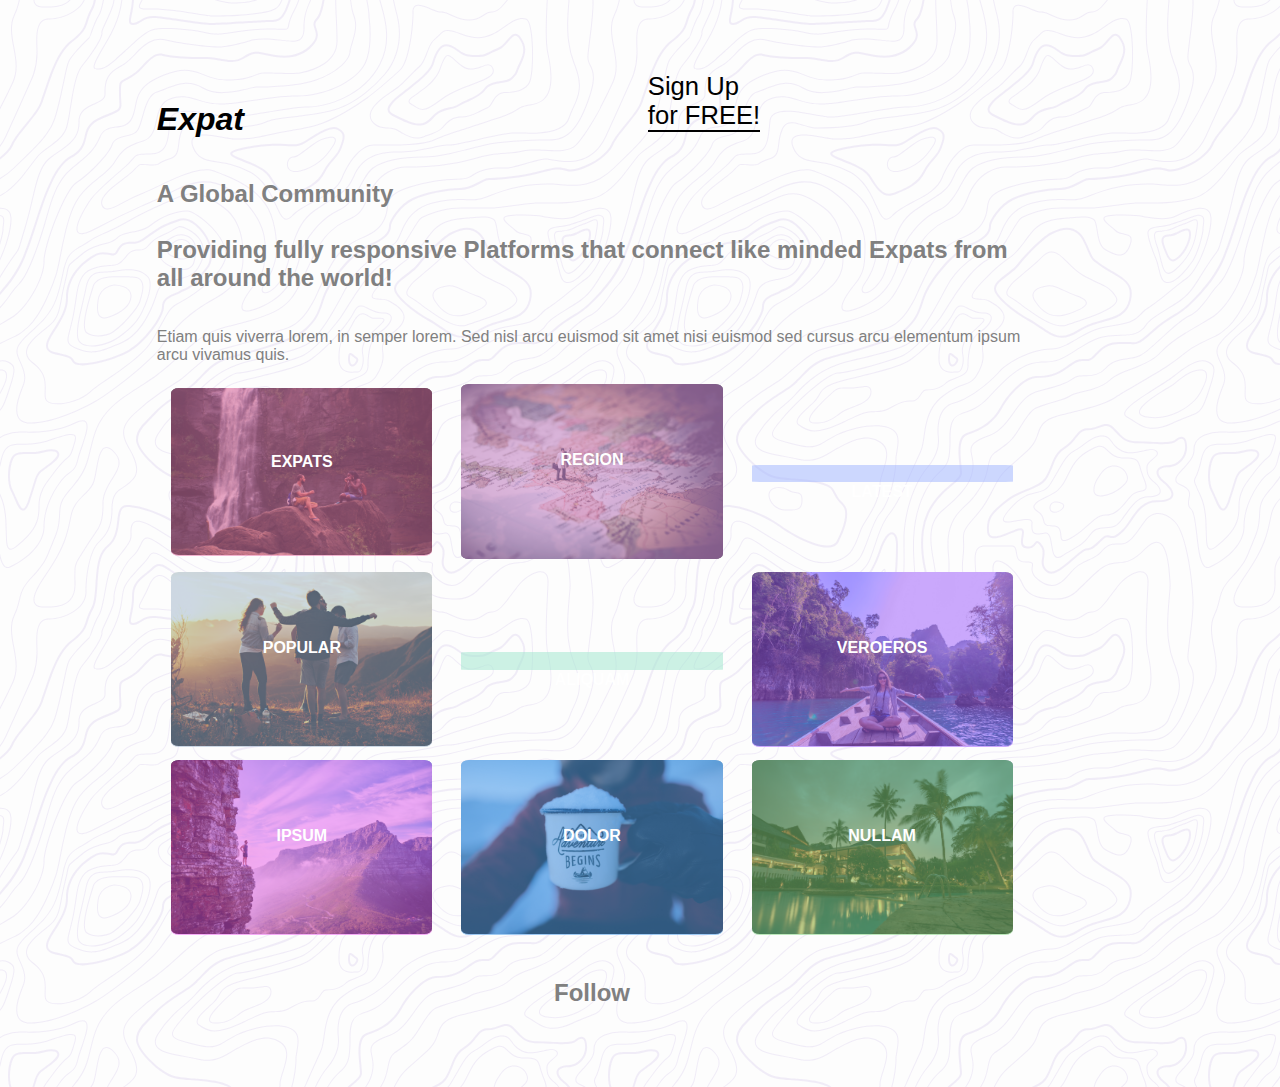
==== commit 2500e7dd: "small updates to features, mobile almost done" ====
--- a/index.html
+++ b/index.html
@@ -11,6 +11,7 @@
       <script src="./components/Tiles/Tiles.js" async></script>
 </head>
 <body>
+  <div class="container">
       <div class="header">
         <div class="menu">
             <ul>
@@ -25,7 +26,7 @@
         <div>
             <h1><i class="fas fa-globe-americas"> Expat</i></h1>
         </div>
-        <div class='search'><p>Search</p></div>
+        <!-- <div class='search'><p>Search</p></div> -->
       </div>
 
 
@@ -34,13 +35,13 @@
             <div class="cta"><a href="#">Sign Up<br> for FREE!</a></div>
             <div class='intro'>
                 <h1><i class="fas fa-globe-americas"> Expat</i></h1>
-              <h2>A Global Community<br><br> Expat is a free, fully responsive Platform for adventurers looking to connect and share their experiences from all around the world!</h2>
+              <h2>A <strong>Global</strong> Community<br><br> Providing fully responsive Platforms that connect like minded <strong></strong>Expats</strong> from all around the world!</h2>
 
                 <div class="intro-button">
                   <a href="#"><button>Free Trial!</button></a>
                 </div>
 
-              <p>Etiam quis viverra lorem, in semper lorem. Sed nisl arcu euismod sit amet nisi euismod sed cursus arcu elementum ipsum arcu vivamus quis venenatis orci lorem ipsum et magna feugiat veroeros aliquam. Lorem ipsum dolor sit amet nullam dolore.</p>
+              <p>Etiam quis viverra lorem, in semper lorem. Sed nisl arcu euismod sit amet nisi euismod sed cursus arcu elementum ipsum arcu vivamus quis.</p>
               </div>
             
             <section class="tiles">
@@ -48,7 +49,7 @@
               <article class="style style1" data-tab='all'>
 
                 <span class="image">
-                  <img src="assets/expats.jpg" alt="" />
+                  <img src="assets/expats2.jpg" alt="" />
                 </span>
                 <div class="color1"></div>
                 <a href="#">
@@ -75,7 +76,7 @@
               </article>
               <article class="style style3" data-tab='all'>
                 <span class="image">
-                  <img src="assets/latest.jpg" alt="" />
+                  <img src="assets/latest2.jpg" alt="" />
                 </span>
                 <div class="color3"></div>
                 <a href="#">
@@ -101,7 +102,7 @@
 
               <article class="style style5" data-tab='all'>
                 <span class="image">
-                  <img src="assets/expats.jpg" alt="" />
+                  <img src="assets/beach.jpg" alt="" />
                 </span>
                 <div class="color5"></div>
                 <a href="#">
@@ -127,7 +128,7 @@
 
               <article class="style style7" data-tab='all'>
                 <span class="image">
-                  <img src="assets/expats.jpg" alt="" />
+                  <img src="assets/cliff.jpg" alt="" />
                 </span>
                 <div class="color7"></div>
                 <a href="#">
@@ -140,7 +141,7 @@
 
               <article class="style style8" data-tab='all'>
                 <span class="image">
-                  <img src="assets/expats.jpg" alt="" />
+                  <img src="assets/latest.jpg" alt="" />
                 </span>
                 <div class="color8"></div>
                 <a href="#">
@@ -153,7 +154,7 @@
               
               <article class="style style9" data-tab='all'>
                 <span class="image">
-                  <img src="assets/expats.jpg" alt="" />
+                  <img src="assets/beachHouse.jpg" alt="" />
                 </span>
                 <div class="color9"></div>
                 <a href="#">
@@ -188,6 +189,6 @@
           </div>
         </div>
 
-        			
-</body>
+    </div>   			
+  </body>
 </html>--- a/CSS/index.css
+++ b/CSS/index.css
@@ -1,7 +1,9 @@
 .width-100 {
   width: 100%;
 }
-* {
+*,
+*:before,
+*:after {
   box-sizing: border-box;
 }
 html,
@@ -12,6 +14,7 @@
 @media ( max-width: 515px ) {
   html,
   body {
+    max-width: 100%;
     width: 100%;
   }
 }
@@ -23,24 +26,28 @@
   background-color: white;
   color: grey;
   font-family: "Source Sans Pro", Helvetica, sans-serif;
-  width: 90%;
+  max-width: 100%;
+  width: 100rem;
+  margin: 0 auto;
 }
 @media ( max-width: 515px ) {
   body {
+    max-width: 100%;
     width: 100%;
   }
 }
 .header {
-  width: 100%;
+  width: 80%;
   max-height: 7rem;
-  height: 100%;
+  height: 90%;
   color: black;
   display: flex;
-  justify-content: space-between;
-  align-items: center;
+  justify-content: space-end;
+  align-items: space-end;
   flex-direction: row-reverse;
   position: fixed;
   top: 10%;
+  left: 15%;
   z-index: 2;
   margin-top: -2rem;
 }
@@ -52,23 +59,10 @@
     align-items: space-between;
     flex-direction: column-reverse;
     position: relative;
-    margin-top: 0;
-    margin-bottom: 0;
-  }
-}
-.header .search {
-  display: none;
-  margin: 1rem;
-  width: 5rem;
-  height: 1.3rem;
-  border: 0.08rem solid black;
-  opacity: 0.7;
-  align-self: flex-start;
-}
-.header .search p {
-  align-self: center;
-  margin: 0.2rem;
-  font-size: 0.8rem;
+    margin-top: 2rem;
+    text-align: center;
+    right: 20%;
+  }
 }
 .header h1 {
   display: none;
@@ -78,8 +72,14 @@
 }
 @media ( max-width: 515px ) {
   .header h1 {
-    display: block;
-    margin: 1rem;
+    display: flex;
+    justify-content: center;
+    align-items: center;
+    flex-direction: row;
+    max-width: 100%;
+    width: 100%;
+    top: 10%;
+    text-align: center;
   }
 }
 .menu-button {
@@ -87,7 +87,8 @@
   width: 40%;
   cursor: pointer;
   margin: 1.6rem;
-  font-size: 3.5rem;
+  font-size: 2.5rem;
+  right: 20%;
 }
 @media ( max-width: 515px ) {
   .menu-button {
@@ -99,8 +100,8 @@
   position: fixed;
   width: 100px;
   max-height: 100%;
-  margin-top: 7rem;
-  margin-left: 0.2rem;
+  margin-top: 3.6rem;
+  right: 4%;
   align-self: flex-end;
   z-index: 2;
 }
@@ -108,6 +109,7 @@
   .menu {
     display: inline-block;
     margin: 0;
+    max-width: 100%;
     width: 100%;
     position: relative;
     align-self: center;
@@ -116,7 +118,7 @@
 }
 .menu ul {
   padding-inline-start: 0;
-  margin-right: 0.6rem;
+  right: 2%;
 }
 @media ( max-width: 515px ) {
   .menu ul {
@@ -125,21 +127,21 @@
     align-items: space-between;
     flex-direction: column;
     margin-top: 0;
-    width: 102%;
+    max-width: 100%;
+    width: 100%;
+    left: -10%;
   }
 }
 .menu ul li {
   list-style-type: none;
-  font-size: 1.3rem;
+  font-size: 0.8rem;
   padding: 5px 0;
   text-align: center;
   color: black;
-  margin: 0.2rem;
   font-style: "Source Sans Pro", Helvetica, sans-serif;
 }
 .menu ul li a {
   color: black;
-  margin-top: 1rem;
   text-decoration: none;
 }
 @media ( max-width: 515px ) {
@@ -148,32 +150,42 @@
     margin: 0;
     padding: 1rem;
     background-color: #EDF0EE;
+    max-width: 100%;
+    width: 100%;
   }
 }
 @media ( max-width: 515px ) {
   .ul1 {
-    border-top: 0.05rem solid black;
+    border: 2px solid black;
+    max-width: 100%;
     width: 100%;
   }
 }
 @media ( max-width: 515px ) {
   .ul2 {
-    border-top: 0.05rem solid black;
-    border-bottom: 0.05rem solid black;
+    border-right: 2px solid black;
+    border-left: 2px solid black;
     width: 100%;
   }
 }
 @media ( max-width: 515px ) {
   .ul3 {
-    border-bottom: 0.05rem solid black;
+    border: 2px solid black;
     width: 100%;
   }
 }
 .menu--open {
   display: block;
 }
+@media ( max-width: 515px ) {
+  .container {
+    max-width: 100%;
+    width: 100%;
+  }
+}
 .inner {
   width: 100%;
+  margin: 0 auto;
   display: flex;
   justify-content: center;
   align-items: center;
@@ -185,7 +197,7 @@
 @media ( max-width: 515px ) {
   .inner {
     display: flex;
-    justify-content: flex-start;
+    justify-content: center;
     align-items: center;
     flex-direction: column;
     width: 100%;
@@ -197,11 +209,15 @@
   justify-content: center;
   align-items: center;
   flex-direction: row;
-  width: 100%;
-  top: 16%;
-  left: 4%;
+  width: 70%;
+  top: 8%;
+  left: 20%;
   position: absolute;
   font-size: 1.6rem;
+}
+.inner .cta strong {
+  font-weight: bold;
+  color: black;
 }
 @media ( max-width: 515px ) {
   .inner .cta {
@@ -223,7 +239,7 @@
   align-items: flex-start;
   flex-direction: column;
   width: 92%;
-  margin-top: 8rem;
+  margin-top: 5rem;
 }
 .intro a {
   text-decoration: none;
@@ -236,9 +252,15 @@
     align-items: center;
     flex-direction: column;
     margin-top: 10rem;
+    max-width: 100%;
+    width: 100%;
   }
   .intro h2 {
     text-align: center;
+    width: 80%;
+  }
+  .intro p {
+    display: none;
   }
 }
 .intro .intro-button {
@@ -290,6 +312,12 @@
   flex-direction: row;
   flex-wrap: wrap;
 }
+@media ( max-width: 515px ) {
+  .tiles {
+    max-width: 100%;
+    width: 100%;
+  }
+}
 .tiles a {
   color: white;
   text-decoration: none;
@@ -305,6 +333,7 @@
 }
 @media ( max-width: 515px ) {
   .style {
+    max-width: 100%;
     width: 100%;
     margin-top: 2rem;
   }
@@ -320,6 +349,12 @@
 .style .content {
   display: none;
   font-size: 0.6rem;
+}
+@media ( max-width: 515px ) {
+  .style .content {
+    max-width: 100%;
+    width: 100%;
+  }
 }
 .style1 {
   position: relative;
@@ -609,10 +644,23 @@
   margin-bottom: 1rem;
   text-transform: uppercase;
 }
+@media ( max-width: 515px ) {
+  .style h2 {
+    max-width: 100%;
+    width: 80%;
+  }
+}
 .style .content {
   display: none;
   font-size: 0.6rem;
 }
+@media ( max-width: 515px ) {
+  .aboutArticle {
+    max-width: 100%;
+    width: 80%;
+    text-align: center;
+  }
+}
 .about-style1 img {
   width: 100%;
 }
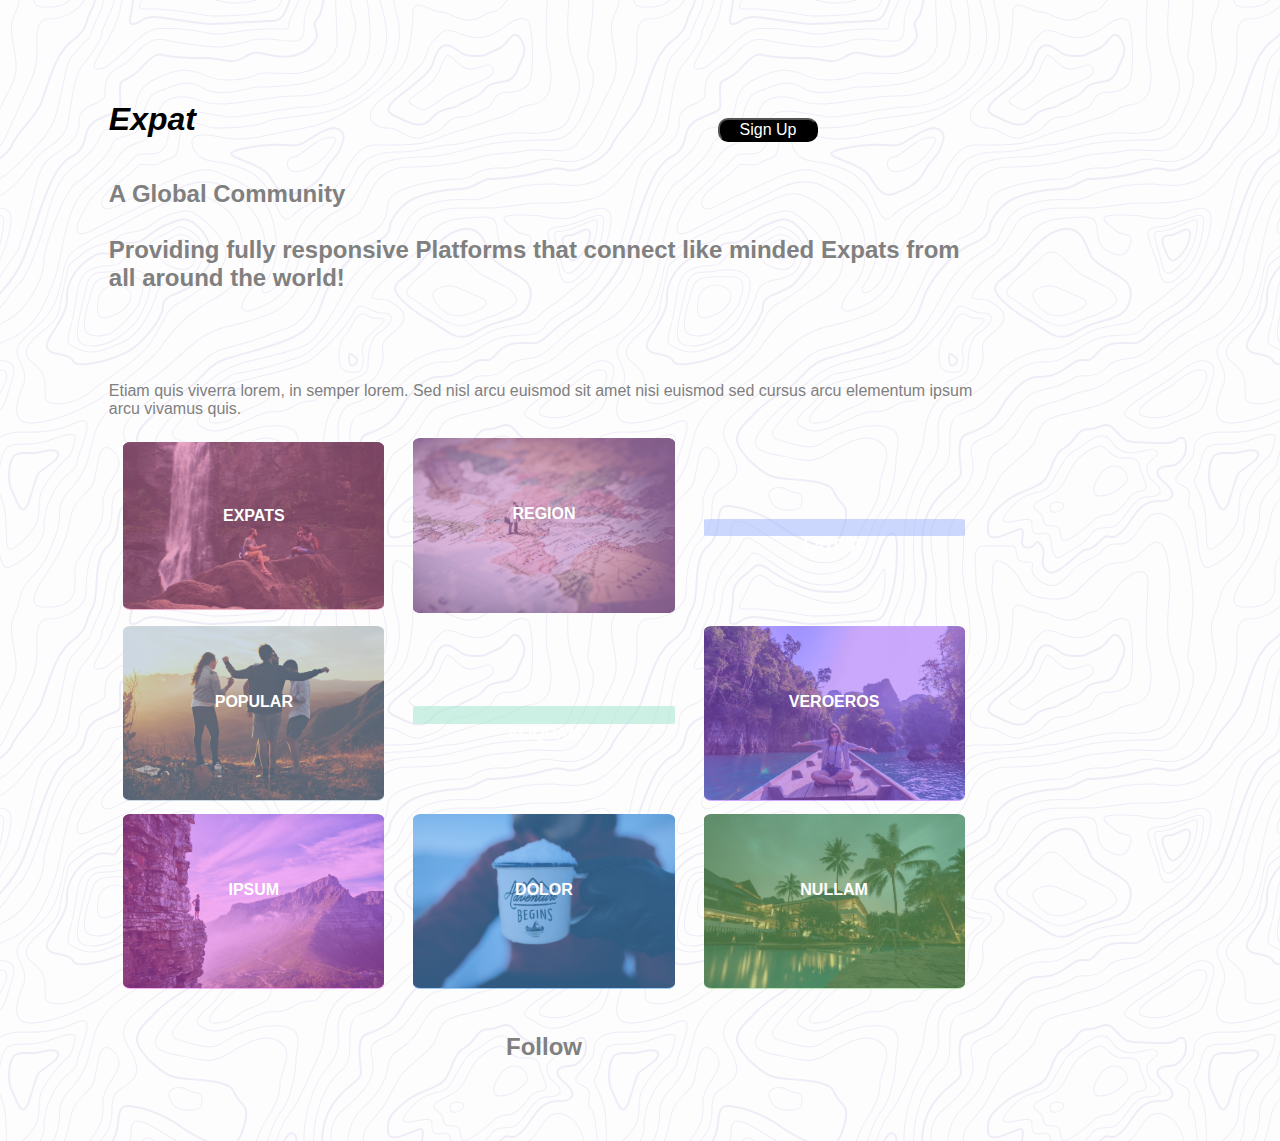
==== commit b3f40b27: "updated about page, menu, mobile" ====
--- a/index.html
+++ b/index.html
@@ -4,6 +4,8 @@
   <meta charset="utf-8">
       <title>Expat</title>
       <meta name="viewport" content="width=device-width, initial-scale=1.0">
+      <script src="https://cdnjs.cloudflare.com/ajax/libs/gsap/2.1.2/TweenMax.min.js"></script>
+
       <link rel="stylesheet" href="https://use.fontawesome.com/releases/v5.7.2/css/all.css" integrity="sha384-fnmOCqbTlWIlj8LyTjo7mOUStjsKC4pOpQbqyi7RrhN7udi9RwhKkMHpvLbHG9Sr" crossorigin="anonymous">
       <link rel="stylesheet" type="text/css" media="screen" href="./CSS/index.css" />
       
@@ -13,15 +15,15 @@
 <body>
   <div class="container">
       <div class="header">
+          <div>
+              <i class="fas fa-bars menu-button"></i>
+          </div>
         <div class="menu">
             <ul>
               <li class='ul1'><a href="index.html">Home</a></li>
               <li class='ul2'><a href="about.html">About</a></li>
               <li class='ul3'><a href="#">Log in</a></li>
             </ul>
-          </div>
-          <div>
-            <i class="fas fa-bars menu-button"></i>
           </div>
         <div>
             <h1><i class="fas fa-globe-americas"> Expat</i></h1>
@@ -32,7 +34,10 @@
 
       <div id="main">
           <div class="inner">
-            <div class="cta"><a href="#">Sign Up<br> for FREE!</a></div>
+
+            <div class="cta"><a href="index.html"><button>Sign Up</button></a>
+            </div>
+
             <div class='intro'>
                 <h1><i class="fas fa-globe-americas"> Expat</i></h1>
               <h2>A <strong>Global</strong> Community<br><br> Providing fully responsive Platforms that connect like minded <strong></strong>Expats</strong> from all around the world!</h2>
@@ -49,7 +54,7 @@
               <article class="style style1" data-tab='all'>
 
                 <span class="image">
-                  <img src="assets/expats2.jpg" alt="" />
+                  <img src="assets/expats2.jpg" alt="Expats" />
                 </span>
                 <div class="color1"></div>
                 <a href="#">
--- a/CSS/index.css
+++ b/CSS/index.css
@@ -96,12 +96,11 @@
   }
 }
 .menu {
-  display: none;
-  position: fixed;
+  position: absolute;
   width: 100px;
   max-height: 100%;
   margin-top: 3.6rem;
-  right: 4%;
+  right: -40%;
   align-self: flex-end;
   z-index: 2;
 }
@@ -129,7 +128,8 @@
     margin-top: 0;
     max-width: 100%;
     width: 100%;
-    left: -10%;
+    position: absolute;
+    right: 46%;
   }
 }
 .menu ul li {
@@ -190,7 +190,7 @@
   justify-content: center;
   align-items: center;
   flex-direction: row;
-  margin-left: 3rem;
+  margin: 0;
   flex-wrap: wrap;
   width: 85%;
 }
@@ -209,14 +209,25 @@
   justify-content: center;
   align-items: center;
   flex-direction: row;
-  width: 70%;
-  top: 8%;
-  left: 20%;
+  width: 10%;
+  top: 12%;
+  left: 55%;
   position: absolute;
   font-size: 1.6rem;
-}
-.inner .cta strong {
   font-weight: bold;
+  text-align: center;
+}
+.inner .cta button {
+  background-color: black;
+  color: white;
+  margin: 10px 30px 20px;
+  cursor: pointer;
+  width: 100px;
+  font-size: 1rem;
+  border-radius: 10px;
+}
+.inner .cta button:hover {
+  background-color: white;
   color: black;
 }
 @media ( max-width: 515px ) {
@@ -228,8 +239,6 @@
   text-decoration: none;
   color: black;
   cursor: pointer;
-  border-bottom: 1px solid black;
-  border-width: 2px;
 }
 .intro {
   max-width: 80%;
@@ -271,26 +280,26 @@
   width: 100%;
 }
 .intro .intro-button button {
-  display: none;
-  border-radius: 15%;
-  width: 20rem;
-  height: 4rem;
-  font-size: 1.6rem;
-  background-color: #E3E3E8;
-  color: Black;
-  align-self: center;
+  background-color: black;
+  color: white;
+  margin: 10px 30px 20px;
   cursor: pointer;
+  width: 100px;
+  font-size: 1rem;
+  border-radius: 10px;
+  visibility: hidden;
+}
+.intro .intro-button button:hover {
+  background-color: white;
+  color: black;
 }
 @media ( max-width: 515px ) {
   .intro .intro-button button {
-    display: block;
-    margin: 2rem;
+    visibility: visible;
     border-radius: 15%;
     width: 10rem;
     height: 4rem;
     font-size: 1.6rem;
-    background-color: #E3E3E8;
-    color: Black;
     align-self: center;
     cursor: pointer;
   }
@@ -315,7 +324,7 @@
 @media ( max-width: 515px ) {
   .tiles {
     max-width: 100%;
-    width: 100%;
+    width: 90%;
   }
 }
 .tiles a {
@@ -626,6 +635,18 @@
     flex-direction: row;
   }
 }
+.footer-about {
+  max-width: 100%;
+  width: 80%;
+  margin-left: 1rem;
+}
+@media ( max-width: 515px ) {
+  .footer-about {
+    width: 100%;
+    margin: 0;
+    border-top: 0.5rem solid black;
+  }
+}
 .style {
   width: 30%;
   border-radius: 3%;
@@ -680,3 +701,138 @@
   background-color: #fdfdfd;
   background-image: url("data:image/svg+xml,%3Csvg xmlns='http://www.w3.org/2000/svg' width='600' height='600' viewBox='0 0 600 600'%3E%3Cpath fill='%23e2d9f0' fill-opacity='0.48' d='M600 325.1v-1.17c-6.5 3.83-13.06 7.64-14.68 8.64-10.6 6.56-18.57 12.56-24.68 19.09-5.58 5.95-12.44 10.06-22.42 14.15-1.45.6-2.96 1.2-4.83 1.9l-4.75 1.82c-9.78 3.75-14.8 6.27-18.98 10.1-4.23 3.88-9.65 6.6-16.77 8.84-1.95.6-3.99 1.17-6.47 1.8l-6.14 1.53c-5.29 1.35-8.3 2.37-10.54 3.78-3.08 1.92-6.63 3.26-12.74 5.03a384.1 384.1 0 0 1-4.82 1.36c-2.04.58-3.6 1.04-5.17 1.52a110.03 110.03 0 0 0-11.2 4.05c-2.7 1.15-5.5 3.93-8.78 8.4a157.68 157.68 0 0 0-6.15 9.2c-5.75 9.07-7.58 11.74-10.24 14.51a50.97 50.97 0 0 1-4.6 4.22c-2.33 1.9-10.39 7.54-11.81 8.74a14.68 14.68 0 0 0-3.67 4.15c-1.24 2.3-1.9 4.57-2.78 8.87-2.17 10.61-3.52 14.81-8.2 22.1-4.07 6.33-6.8 9.88-9.83 12.99-.47.48-.95.96-1.5 1.48l-3.75 3.56c-1.67 1.6-3.18 3.12-4.86 4.9a42.44 42.44 0 0 0-9.89 16.94c-2.5 8.13-2.72 15.47-1.76 27.22.47 5.82.51 6.36.51 8.18 0 10.51.12 17.53.63 25.78.24 4.05.56 7.8.97 11.22h.9c-1.13-9.58-1.5-21.83-1.5-37 0-1.86-.04-2.4-.52-8.26-.94-11.63-.72-18.87 1.73-26.85a41.44 41.44 0 0 1 9.65-16.55c1.67-1.76 3.18-3.27 4.83-4.85.63-.6 3.13-2.96 3.75-3.57a71.6 71.6 0 0 0 1.52-1.5c3.09-3.16 5.86-6.76 9.96-13.15 4.77-7.42 6.15-11.71 8.34-22.44.86-4.21 1.5-6.4 2.68-8.6.68-1.25 1.79-2.48 3.43-3.86 1.38-1.15 9.43-6.8 11.8-8.72 1.71-1.4 3.26-2.81 4.7-4.3 2.72-2.85 4.56-5.54 10.36-14.67a156.9 156.9 0 0 1 6.1-9.15c3.2-4.33 5.9-7.01 8.37-8.07 3.5-1.5 7.06-2.77 11.1-4.02a233.84 233.84 0 0 1 7.6-2.2l2.38-.67c6.19-1.79 9.81-3.16 12.98-5.15 2.14-1.33 5.08-2.33 10.27-3.65l6.14-1.53c2.5-.63 4.55-1.2 6.52-1.82 7.24-2.27 12.79-5.06 17.15-9.05 4.05-3.72 9-6.2 18.66-9.9l4.75-1.82c1.87-.72 3.39-1.31 4.85-1.91 10.1-4.15 17.07-8.32 22.76-14.4 6.05-6.45 13.95-12.4 24.49-18.92 1.56-.96 7.82-4.6 14.15-8.33v-64.58c-4 8.15-8.52 14.85-12.7 17.9-2.51 1.82-5.38 4.02-9.04 6.92a1063.87 1063.87 0 0 0-6.23 4.98l-1.27 1.02a2309.25 2309.25 0 0 1-4.87 3.9c-7.55 6-12.9 10.05-17.61 13.19-3.1 2.06-3.86 2.78-8.06 7.13-5.84 6.07-11.72 8.62-29.15 10.95-11.3 1.5-20.04 4.91-30.75 11.07-1.65.94-7.27 4.27-6.97 4.1-2.7 1.58-4.69 2.69-6.64 3.66-5.63 2.8-10.47 4.17-15.71 4.17-17.13 0-41.44 11.51-51.63 22.83-12.05 13.4-31.42 27.7-45.25 31.16-7.4 1.85-11.85 7.05-14.04 14.69-1.26 4.4-1.58 8.28-1.58 13.82 0 .82.01.98.24 3.63.45 5.18.35 8.72-.77 13.26-1.53 6.2-4.89 12.6-10.59 19.43-13.87 16.65-22.88 46.58-22.88 71.68 0 2.39.02 4.26.06 8.75.12 10.8.1 15.8-.22 21.95-.56 11.18-2.09 20.73-5 29.3h-1.05c2.94-8.56 4.49-18.12 5.05-29.35.31-6.13.34-11.1.22-21.9-.04-4.48-.06-6.36-.06-8.75 0-25.32 9.07-55.47 23.12-72.32 5.6-6.72 8.88-12.99 10.38-19.03 1.09-4.4 1.18-7.85.74-12.93-.23-2.7-.24-2.86-.24-3.72 0-5.62.32-9.57 1.62-14.1 2.28-7.95 6.97-13.44 14.76-15.39 13.6-3.4 32.82-17.59 44.75-30.84C409 360.14 433.58 348.5 451 348.5c5.07 0 9.77-1.33 15.26-4.07 1.93-.96 3.9-2.05 6.58-3.62-.3.18 5.33-3.16 6.98-4.11 10.82-6.21 19.66-9.67 31.11-11.2 17.23-2.3 22.9-4.75 28.57-10.64 4.25-4.41 5.04-5.16 8.22-7.28 4.68-3.11 10.01-7.14 17.55-13.14a1113.33 1113.33 0 0 0 4.86-3.89l1.28-1.02a4668.54 4668.54 0 0 1 6.23-4.98c3.67-2.9 6.55-5.12 9.07-6.95 4.37-3.19 9.16-10.56 13.29-19.4v66.9zm0-116.23c-.62.01-1.27.06-1.95.13-6.13.63-13.83 3.45-21.83 7.45-3.64 1.82-8.46 2.67-14.17 2.71-4.7.04-9.72-.47-14.73-1.33-1.7-.3-3.26-.61-4.67-.93a31.55 31.55 0 0 0-3.55-.57 273.4 273.4 0 0 0-16.66-.88c-10.42-.16-17.2.74-17.97 2.73-.38.97.6 2.55 3.03 4.87 1.01.97 2.22 2.03 4.04 3.55a1746.07 1746.07 0 0 0 4.79 4.02c1.39 1.2 3.1 1.92 5.5 2.5.7.16.86.2 2.64.54 3.53.7 5.03 1.25 6.15 2.63 1.41 1.76 1.4 4.54-.15 8.88-2.44 6.83-5.72 10.05-10.19 10.33-3.63.23-7.6-1.29-14.52-5.06-4.53-2.47-6.82-7.3-8.32-15.26-.17-.87-.32-1.78-.5-2.86l-.43-2.76c-1.05-6.58-1.9-9.2-3.73-10.11-.81-.4-1.59-.74-2.36-1-2.27-.77-4.6-1.02-8.1-.92-2.29.07-14.7 1-13.77.93-20.55 1.37-28.8 5.05-37.09 14.99a133.07 133.07 0 0 0-4.25 5.44l-2.3 3.09-2.51 3.32c-4.1 5.36-7.06 8.48-10.39 11.12-.65.52-1.33 1.04-2.13 1.62l-4.11 2.94a106.8 106.8 0 0 0-5.16 3.99c-4.55 3.74-9.74 8.6-16.25 15.38-8.25 8.58-11.78 13.54-11.7 15.95.07 1.65 1.64 2.11 6.79 2.38 1.61.09 2.15.12 2.98.2 2.95.24 5.09.73 6.81 1.68 7.48 4.15 11.63 7.26 13.95 11.58 3.3 6.15.8 12.88-8.89 20.26-8.28 6.3-11.1 10.37-11.31 14.96-.06 1.17 0 1.93.26 4.43.69 6.47.25 10.65-2.8 17.42a44.23 44.23 0 0 1-4.16 7.53c-2.82 3.97-5.47 5.74-10.6 7.69-.43.16-3.34 1.23-4.27 1.59-1.8.68-3.38 1.36-5.01 2.14-4.18 2-8.4 4.6-13.1 8.24-8.44 6.51-13.23 14.56-15.98 25.06-1.1 4.2-1.55 6.81-2.8 15.21-1.26 8.6-2.17 12.64-4.08 16.55-2.1 4.28-11.93 26.59-12.97 28.88a382.7 382.7 0 0 1-6.37 13.41c-4.07 8.11-7.61 14.07-10.73 17.81-5.38 6.46-8.98 14.37-13.77 28.42a810.14 810.14 0 0 0-1.89 5.6c-1.8 5.35-2.96 8.6-4.26 11.85-6.13 15.32-25.43 26.31-46.46 26.31-11.2 0-20.58-2.74-31.02-8.55-5.6-3.13-4.55-2.42-22.26-14.54-14.33-9.8-17.7-10.73-20.47-6.9-.37.5-1.81 2.74-1.83 2.77a52.24 52.24 0 0 1-4.94 5.9c-.73.79-5.52 5.87-6.97 7.45-2.38 2.6-4.3 4.81-5.98 6.93a45.6 45.6 0 0 0-5.08 7.66c-1.29 2.57-1.9 5.25-2.66 10.6a997.6 997.6 0 0 1-.46 3.18h-1l.47-3.32c.77-5.45 1.4-8.2 2.75-10.9a46.54 46.54 0 0 1 5.2-7.84c1.7-2.14 3.63-4.38 6.03-6.98 1.45-1.59 6.24-6.68 6.96-7.46a51.58 51.58 0 0 0 4.84-5.78s1.47-2.26 1.86-2.8c3.25-4.5 7.08-3.44 21.84 6.67 17.67 12.08 16.62 11.38 22.19 14.48 10.3 5.73 19.5 8.43 30.53 8.43 20.65 0 39.57-10.77 45.54-25.69a219.7 219.7 0 0 0 4.24-11.8 6752.32 6752.32 0 0 0 1.88-5.6c4.83-14.16 8.47-22.14 13.96-28.73 3.05-3.66 6.56-9.57 10.6-17.61 1.97-3.93 4.04-8.31 6.35-13.38 1.03-2.28 10.88-24.61 12.98-28.91 1.85-3.79 2.75-7.76 4-16.25 1.24-8.44 1.7-11.07 2.81-15.32 2.8-10.7 7.71-18.94 16.33-25.6a73.18 73.18 0 0 1 13.29-8.35c1.66-.8 3.27-1.48 5.08-2.18.94-.36 3.86-1.43 4.28-1.59 4.95-1.88 7.44-3.55 10.14-7.33 1.35-1.9 2.68-4.3 4.06-7.37 2.97-6.58 3.39-10.59 2.72-16.9a27.13 27.13 0 0 1-.27-4.58c.22-4.94 3.21-9.24 11.7-15.7 9.33-7.11 11.66-13.34 8.62-19-2.2-4.09-6.25-7.12-13.55-11.17-1.57-.88-3.6-1.33-6.42-1.57-.8-.07-1.34-.1-2.95-.19-5.77-.3-7.63-.85-7.72-3.34-.1-2.81 3.5-7.87 11.97-16.69 6.53-6.8 11.75-11.69 16.33-15.45 1.79-1.47 3.42-2.72 5.2-4.03l4.12-2.94c.79-.58 1.46-1.08 2.1-1.59 3.26-2.6 6.16-5.65 10.21-10.94a383.2 383.2 0 0 0 2.5-3.32l2.31-3.09c1.8-2.39 3.04-4 4.29-5.48 8.47-10.17 16.98-13.96 37.27-15.3-.44.02 12-.9 14.32-.98 3.62-.1 6.05.16 8.46.98.8.27 1.62.62 2.47 1.04 2.27 1.14 3.17 3.87 4.27 10.85l.44 2.76c.17 1.07.33 1.97.5 2.83 1.44 7.69 3.62 12.29 7.8 14.57 6.76 3.68 10.6 5.15 13.99 4.94 4-.25 6.99-3.17 9.3-9.67 1.45-4.04 1.46-6.49.32-7.92-.9-1.12-2.28-1.62-5.57-2.27a55.8 55.8 0 0 1-2.67-.55c-2.54-.6-4.39-1.4-5.93-2.71a252.63 252.63 0 0 0-4.78-4.01 84.35 84.35 0 0 1-4.08-3.6c-2.73-2.6-3.86-4.43-3.28-5.95 1.02-2.64 7.82-3.54 18.93-3.37a230.56 230.56 0 0 1 16.73.88c2.76.39 3.2.49 3.68.6 1.4.3 2.95.62 4.62.91a82.9 82.9 0 0 0 14.56 1.32c5.56-.04 10.24-.86 13.73-2.6 8.1-4.05 15.89-6.9 22.17-7.56.7-.07 1.4-.11 2.05-.13v1zm0-100.94v1.5c-8.62 16.05-17.27 29.55-23.65 35.92-3.19 3.2-7.62 4.9-13.54 5.56-4.45.48-8.28.4-19.18-.2-9.91-.55-15.32-.44-20.52.78a84.05 84.05 0 0 1-15 2.11l-2.25.14c-12.49.75-19.37 1.78-32.72 5.74-4.5 1.33-9.27 2.49-14.3 3.48a246.27 246.27 0 0 1-32.6 3.97c-7.56.45-13.21.57-20.24.57-5.4 0-11.9 1.61-18 5.18-8.3 4.87-15.06 12.87-19.53 24.5a68.57 68.57 0 0 1-4.56 9.8c-3.6 6.2-6.92 8.99-13.38 12.18l-4.03 1.96a64.48 64.48 0 0 0-15.16 10.25c-8.2 7.33-13.72 16.63-22.54 35.6l-2.08 4.49c-7.3 15.7-11.5 23.3-17.35 29.87-7.7 8.66-20.25 14.42-40.31 20.08-4.37 1.23-19.04 5.08-19.24 5.13-6.92 1.87-11.68 3.34-15.63 4.92-10.55 4.22-18.71 10.52-36.38 26.52l-1.7 1.54c-8.58 7.76-13.41 11.9-18.81 15.88-3.95 2.9-8 5.67-12.97 8.91-2.06 1.34-10.3 6.6-12.33 7.94-11.52 7.5-18.53 13.04-24.62 20.08a62.01 62.01 0 0 0-6.44 8.85c-4.13 6.91-6.27 13.15-9.2 25.11l-1.54 6.26c-.6 2.45-1.15 4.54-1.72 6.58-2.97 10.7-6.9 17.36-14.78 26.91L69.6 491a148.51 148.51 0 0 0-4.19 5.3 23.9 23.9 0 0 0-3.44 6.28c-1.16 3.23-1.52 5.9-1.87 11.94-.58 10.05-1.42 15.04-4.63 22.67-1.57 3.72-5.66 14.02-6.41 15.8a73.46 73.46 0 0 1-3.57 7.4c-2.88 5.14-6.71 10.12-13.12 16.95-5.96 6.36-8.87 10.9-10.61 16a56.88 56.88 0 0 0-1.38 4.82l-.46 1.84h-1.03l.52-2.08c.52-2.09.92-3.49 1.4-4.9 1.8-5.25 4.78-9.9 10.84-16.36 6.35-6.78 10.13-11.7 12.97-16.77a72.5 72.5 0 0 0 3.52-7.29c.75-1.76 4.84-12.06 6.4-15.8 3.17-7.5 3.99-12.4 4.56-22.33.35-6.14.72-8.88 1.93-12.23a24.9 24.9 0 0 1 3.58-6.54c1.27-1.7 2.6-3.37 4.22-5.34l4.11-4.95c7.8-9.46 11.66-16 14.59-26.54.56-2.04 1.1-4.12 1.71-6.56l1.53-6.26c2.96-12.04 5.13-18.36 9.32-25.39 1.84-3.08 4-6.05 6.54-8.99 6.17-7.12 13.24-12.7 24.83-20.26 2.05-1.33 10.28-6.6 12.33-7.94 4.96-3.22 9-5.98 12.92-8.87 5.37-3.95 10.19-8.08 18.74-15.82l1.7-1.54c17.76-16.09 25.98-22.43 36.67-26.7 4-1.6 8.8-3.09 15.75-4.96.21-.06 14.87-3.9 19.22-5.13 19.9-5.61 32.32-11.31 39.85-19.78 5.76-6.48 9.93-14.02 17.18-29.64l2.09-4.5c8.87-19.07 14.44-28.46 22.77-35.9a65.48 65.48 0 0 1 15.38-10.4l4.04-1.97c6.3-3.1 9.47-5.77 12.96-11.77a67.6 67.6 0 0 0 4.48-9.67c4.56-11.84 11.47-20.02 19.97-25 6.25-3.66 12.93-5.32 18.5-5.32 7.01 0 12.65-.12 20.17-.57a245.3 245.3 0 0 0 32.47-3.96c5-.98 9.75-2.13 14.22-3.45 13.43-3.98 20.38-5.02 32.94-5.78l2.24-.14c5.76-.37 9.8-.9 14.85-2.09 5.31-1.25 10.79-1.35 22.6-.7 9.04.5 12.84.58 17.21.1 5.71-.62 9.94-2.26 12.95-5.26 6.44-6.45 15.3-20.37 24.35-36.72zm0 450.21c-1.28-4.6-2.2-10.55-3.33-20.25l-.24-2.04-.23-2.03c-1.82-15.7-3.07-21.98-5.55-24.47-2.46-2.46-3.04-5.03-2.52-8.64.1-.6.18-1.1.39-2.15.69-3.54.77-5.04.08-6.84-.91-2.38-3.31-4.41-7.79-6.26-5.08-2.09-6.52-4.84-4.89-8.44.66-1.45 1.79-3.02 3.52-5.01 1.04-1.2 5.48-5.96 5.08-5.53 6.15-6.7 8.98-11.34 8.98-16.48a15.2 15.2 0 0 1 6.5-12.89v1.26a14.17 14.17 0 0 0-5.5 11.63c0 5.47-2.93 10.29-9.24 17.16.38-.42-4.04 4.33-5.07 5.5-1.67 1.93-2.75 3.43-3.36 4.77-1.37 3.04-.23 5.22 4.36 7.1 4.71 1.95 7.32 4.16 8.34 6.83.78 2.04.7 3.67-.03 7.4-.2 1.03-.3 1.51-.38 2.09-.48 3.33.03 5.59 2.23 7.8 2.74 2.74 3.98 8.96 5.84 25.06l.24 2.03.23 2.04c.82 7.01 1.53 12.06 2.34 16.03v4.33zm0-62.16c-1.4-3.13-4.43-9.9-4.95-11.17-1.02-2.53-1.25-3.8-.91-5.18.2-.84 2.05-4.68 2.32-5.33a70.79 70.79 0 0 0 3.54-11.2v3.99a62.82 62.82 0 0 1-2.62 7.6c-.31.75-2.09 4.46-2.27 5.18-.28 1.12-.08 2.22.87 4.57.41 1.02 2.5 5.7 4.02 9.09v2.45zm0-85.09c-1.65 1.66-3.66 2.9-6.4 4.13-.25.1-13.97 5.47-20.4 8.43-9.35 4.32-16.7 5.9-23.03 5.25-5.08-.53-9.02-2.25-14.77-5.92l-3.2-2.07a77.4 77.4 0 0 0-5.44-3.27c-4.05-2.18-3.25-5.8 1.47-10.47 3.71-3.68 9.6-7.93 18.73-13.8l4.46-2.82c17.95-11.33 18.22-11.5 22.27-14.74 11.25-9 19.69-14.02 26.31-15.1v1.02c-6.37 1.1-14.62 6-25.69 14.86-4.1 3.28-4.34 3.44-22.36 14.8a652.4 652.4 0 0 0-4.45 2.83c-9.07 5.83-14.92 10.05-18.57 13.66-4.31 4.28-4.95 7.13-1.7 8.88 1.7.91 3.29 1.88 5.5 3.3l3.2 2.08c5.64 3.59 9.45 5.25 14.34 5.76 6.13.64 13.32-.9 22.52-5.15 6.46-2.98 20.18-8.35 20.4-8.44 3.04-1.37 5.1-2.71 6.81-4.69v1.47zm0-41.37v1c-6.56.26-12.11 3.13-19.71 9.08l-4.63 3.68a51.87 51.87 0 0 1-4.4 3.14c-.82.52-5.51 3.33-6.22 3.76-3.31 2-6.15 3.8-8.87 5.6a112.61 112.61 0 0 0-8.16 5.92c-4.61 3.72-7.4 6.9-7.97 9.35-.63 2.67 1.48 4.53 7.05 5.46 10.7 1.78 20.92-.05 30.45-4.65a61.96 61.96 0 0 0 17.1-12.2 41.8 41.8 0 0 0 5.36-7.42v1.92a38.94 38.94 0 0 1-4.64 6.19 62.95 62.95 0 0 1-17.39 12.41c-9.7 4.68-20.13 6.55-31.05 4.73-6.06-1-8.65-3.29-7.85-6.67.64-2.74 3.53-6.05 8.31-9.9 2.35-1.9 5.1-3.88 8.24-5.97 2.73-1.82 5.58-3.61 8.9-5.62.72-.44 5.4-3.24 6.22-3.75 1.26-.8 2.6-1.76 4.3-3.09.8-.62 3.9-3.1 4.63-3.67 7.77-6.1 13.49-9.04 20.33-9.3zm0-154.6v1c-1.75-.24-4.3.23-7.82 1.55-10.01 3.75-13.8 5.07-19.15 6.76-1.78.56-2.63.83-3.87 1.24-1.48.5-3.16.76-6.74 1.16a1550.34 1550.34 0 0 0-2.64.3c-7.8.94-11.28 2.47-11.28 6.07 0 4.45 2.89 13.18 7.96 25.81a57.34 57.34 0 0 1 2.33 7.6 258.32 258.32 0 0 1 .84 3.46c1.86 7.62 3.17 10.71 5.56 11.67 2.21.88 4.7.6 7.47-.72 3.48-1.69 7.22-4.94 11.2-9.47 1.52-1.7 2.97-3.49 4.59-5.57l3.16-4.1c2.59-3.23 6.07-12.21 8.39-20.23v3.45c-2.29 7.2-5.27 14.5-7.61 17.41-.44.55-2.67 3.46-3.15 4.09-1.63 2.1-3.1 3.9-4.62 5.62-4.08 4.61-7.9 7.94-11.53 9.7-2.99 1.44-5.77 1.75-8.28.74-2.84-1.13-4.2-4.34-6.15-12.35a2097.48 2097.48 0 0 1-.84-3.46c-.8-3.2-1.47-5.45-2.28-7.46-5.14-12.8-8.04-21.55-8.04-26.19 0-4.37 3.84-6.06 12.16-7.07a160.9 160.9 0 0 1 2.65-.3c3.5-.39 5.15-.64 6.53-1.1 1.26-.42 2.1-.7 3.88-1.26 5.34-1.68 9.11-3 19.1-6.74 3.53-1.32 6.22-1.84 8.18-1.61zM0 292c10.13-11.31 18.13-23.2 23.07-35.39 3.3-8.14 6.09-16.12 10.81-30.55l1.59-4.84c6.53-19.94 10.11-29.82 14.77-39.56 6.07-12.72 12.55-21.18 20.27-25.54 6.66-3.76 10.2-7.86 12.22-13.15a46.6 46.6 0 0 0 1.86-6.58c1.23-5.2 2.05-7.59 3.93-10.36 2.45-3.62 6.27-6.53 12.1-8.96 15.78-6.58 16.73-7.04 18.05-9.01.65-.98.83-2.15.74-4.51-.03-.73-.23-3.82-.24-4A93.8 93.8 0 0 1 119 94c0-10.04.18-11.37 2.37-13.15.52-.42 1.13-.8 2.07-1.3.27-.14 2.18-1.12 2.84-1.48a68.4 68.4 0 0 0 9.12-5.87c2.06-1.54 2.64-2.14 8.01-7.93 3.78-4.09 6.21-6.36 8.96-8.12 3.64-2.33 7.2-3.12 10.9-2.11 4.4 1.2 10.81 2 18.78 2.46 6.9.4 12.9.5 21.95.5 4.87 0 8.97.47 15.4 1.57 7.77 1.33 9.3 1.54 12.38 1.54 4.05 0 7.43-.88 10.68-2.95 5.06-3.22 8.11-4.67 11.2-5.2 3.62-.64 4.77-.46 16.55 2.06 17.26 3.7 30.85 1.36 41.06-9.7 5.1-5.53 5.48-8.9 3.48-14.8-.83-2.42-1.03-3.1-1.17-4.3-.29-2.52.5-4.71 2.71-6.93 2.65-2.65 4.72-9.17 6.22-18.29h2.03c-1.56 9.71-3.77 16.65-6.83 19.7-1.79 1.8-2.36 3.39-2.14 5.28.11 1 .3 1.63 1.07 3.9 2.22 6.53 1.76 10.66-3.9 16.8-10.77 11.66-25.07 14.13-42.95 10.3-11.42-2.45-12.55-2.62-15.78-2.06-2.77.48-5.62 1.84-10.47 4.92a20.93 20.93 0 0 1-11.76 3.27c-3.25 0-4.81-.22-12.73-1.57C212.74 59.46 208.73 59 204 59c-9.1 0-15.11-.1-22.07-.5-8.09-.47-14.62-1.29-19.2-2.54-5.62-1.53-10.17 1.38-17.85 9.66-5.5 5.94-6.08 6.53-8.28 8.18a70.38 70.38 0 0 1-9.38 6.03c-.68.37-2.58 1.35-2.84 1.49-.84.44-1.35.76-1.75 1.08C121.16 83.6 121 84.8 121 94c0 1.85.06 3.54.17 5.44 0 .17.2 3.28.24 4.03.1 2.75-.13 4.29-1.08 5.71-1.67 2.5-2.27 2.8-18.95 9.74-5.48 2.29-8.99 4.96-11.2 8.24-1.71 2.51-2.47 4.73-3.64 9.7-.83 3.5-1.21 4.92-1.94 6.83-2.18 5.73-6.05 10.19-13.1 14.18-7.3 4.12-13.55 12.28-19.46 24.66-4.6 9.64-8.17 19.46-14.67 39.32l-1.58 4.84c-4.75 14.47-7.54 22.48-10.86 30.69-5.28 13.01-13.95 25.65-24.93 37.6v-2.97zm0 78v-.5l1-.01c6.32 0 7.47 5.2 4.6 13.36a60.36 60.36 0 0 1-5.6 11.3v-1.92a57.76 57.76 0 0 0 4.65-9.72c2.69-7.6 1.71-12.02-3.65-12.02-.34 0-.67 0-1 .02v-46.59a340.96 340.96 0 0 0 13.71-8.34c13.66-9.46 29.79-37.6 29.79-53.59 0-18.1 21.57-72.64 32.23-79.42 12.71-8.09 32.24-27.96 35.8-37.75 1.93-5.3 5.5-7.27 14.42-9.37 6.15-1.44 8.64-2.42 10.67-4.79 1.5-1.74 2.72-4.79 4.33-10.3.23-.78 1.9-6.68 2.43-8.46 3.62-12.08 7.3-18.49 13.47-20.39 2.5-.76 3.03-.98 9.74-3.7 7.49-3.03 11.97-4.43 17.12-4.92 6.75-.65 13.13.75 19.55 4.67 5.43 3.32 12.19 4.72 20.17 4.56 6.03-.12 12.2-1.07 19.83-2.8 1.82-.4 7.38-1.74 8.26-1.94 2.69-.6 4.34-.89 5.48-.89 4.97 0 8.93-.05 14.2-.27 7.9-.32 15.56-.92 22.75-1.88 8.5-1.14 15.9-2.73 21.88-4.82 18.9-6.62 32.64-18.3 33.67-27.59.29-2.56.4-2.96 2.79-11.11 2.33-7.95 3.21-12.93 2.72-18.23-.2-2.24-.69-4.38-1.48-6.42-1.5-3.92-2.63-9.4-3.43-16.18h.9c.77 6.47 1.89 11.72 3.47 15.82a24.93 24.93 0 0 1 1.54 6.69c.5 5.46-.4 10.54-2.77 18.6-2.36 8.06-2.47 8.47-2.74 10.95-1.09 9.75-15.1 21.68-34.33 28.41-6.06 2.12-13.52 3.72-22.09 4.87-7.22.96-14.92 1.57-22.83 1.89-5.3.21-9.27.27-14.25.27-1.04 0-2.64.27-5.26.87-.87.2-6.43 1.53-8.26 1.94-7.68 1.73-13.92 2.7-20.03 2.82-8.15.17-15.1-1.27-20.71-4.7-6.23-3.81-12.4-5.16-18.93-4.54-5.04.48-9.44 1.86-16.84 4.86-6.75 2.74-7.29 2.95-9.82 3.73-5.73 1.76-9.28 7.96-12.81 19.72-.53 1.77-2.2 7.66-2.43 8.46-1.66 5.65-2.91 8.78-4.53 10.67-2.22 2.58-4.84 3.62-12.01 5.3-7.8 1.83-11.13 3.66-12.9 8.54-3.65 10.04-23.32 30.06-36.2 38.25C65.94 190 44.5 244.2 44.5 262c0 16.34-16.3 44.78-30.22 54.41-2.14 1.48-8.24 5.12-14.28 8.68v-1.16 46.09zm0-173.7v-1.11c7.42-3.82 14.55-10.23 21.84-18.98 3.8-4.56 14.21-18.78 15.79-20.55 1.8-2.04 4.06-3.96 7.42-6.45 1.08-.8 4.92-3.57 5.49-3.99 9.36-6.85 14-11.96 15.98-19.36.8-2.98 1.54-6.78 2.46-12.3.23-1.44 2-12.46 2.56-15.79 2.87-16.77 5.73-26.79 10.07-32.1C92.46 52.43 101.5 38.13 101.5 33c0-2.54.34-3.35 6.05-15.71.68-1.49 1.25-2.74 1.77-3.93 2.5-5.75 3.9-10.04 4.14-13.36h1c-.23 3.48-1.66 7.87-4.23 13.76-.52 1.2-1.09 2.45-1.78 3.95-5.54 12.01-5.95 12.99-5.95 15.29 0 5.47-9.09 19.84-20.11 33.31-4.2 5.12-7.03 15.06-9.86 31.64-.57 3.33-2.33 14.33-2.57 15.78-.92 5.56-1.67 9.38-2.48 12.4-2.05 7.68-6.82 12.93-16.35 19.91l-5.49 3.98c-3.3 2.45-5.51 4.34-7.27 6.31-1.53 1.73-11.94 15.93-15.76 20.53-7.52 9.02-14.88 15.6-22.61 19.46zm0 361.83v-4.33c.48 2.36 1 4.35 1.6 6.15 2 6.03 4.6 8.26 8.19 6.59C28.76 557.69 43.5 542.4 43.5 527c0-16.2 6.37-31.99 17.1-46.3 1.88-2.5 3.66-4.4 5.53-6 .73-.62 1.45-1.18 2.3-1.8l2-1.43c3.68-2.68 5.32-5.28 7.08-12.59.75-3.07 1.38-5.02 4.2-13.26l.63-1.88c3.24-9.58 4.56-14.97 4.17-18.65-.48-4.43-3.8-5.23-11.3-1.64a81.12 81.12 0 0 1-9.15 3.7c-13.89 4.67-26.96 5.8-42.66 5.42l-1.95-.05-1.45-.02a39.8 39.8 0 0 0-15.05 2.96A21.81 21.81 0 0 0 0 438.37v-1.26a23.55 23.55 0 0 1 4.55-2.57 40.77 40.77 0 0 1 16.92-3.02l1.95.05c15.6.38 28.57-.75 42.32-5.37a80.12 80.12 0 0 0 9.04-3.65c8.04-3.84 12.16-2.85 12.72 2.43.42 3.89-.92 9.34-4.21 19.08l-.64 1.88c-2.8 8.2-3.43 10.15-4.16 13.18-1.82 7.52-3.59 10.34-7.47 13.16l-2 1.43c-.84.6-1.54 1.15-2.25 1.75a35.45 35.45 0 0 0-5.37 5.84c-10.61 14.15-16.9 29.74-16.9 45.7 0 15.88-15 31.45-34.29 40.45-4.3 2.01-7.39-.66-9.56-7.18-.23-.68-.44-1.39-.65-2.13zm0-62.16v-2.45l1.46 3.27c2.1 4.8 3.46 10.33 4.26 16.77.66 5.3.84 9.3 1.04 18.5.2 9.32.5 12.75 1.63 15.05 1.28 2.6 3.67 2.35 8.29-1.5 17.14-14.3 21.82-22.9 21.82-38.62 0-7.17 1.1-12.39 3.7-17.68 2.27-4.67 3.65-6.62 13.4-19.62a69.8 69.8 0 0 1 7.6-8.79 44.76 44.76 0 0 1 3.54-3.06c.38-.3.64-.52.89-.74a10.47 10.47 0 0 0 2.63-3.32 35.78 35.78 0 0 0 2.26-5.94l.37-1.2.36-1.15c.29-.91.48-1.55.66-2.16.45-1.53.74-2.68.91-3.66.38-2.2.12-3.49-.85-4.15-2.35-1.61-9.28-.24-23.8 4.94-9.54 3.4-16.12 4.17-27.85 4.26-7.71.06-10.43.4-13.25 2.12-3.48 2.12-5.84 6.4-7.58 14.26-.5 2.2-.99 4.19-1.49 5.98v-3.98l.51-2.22c1.8-8.1 4.28-12.6 8.04-14.9 3.04-1.85 5.86-2.2 13.77-2.26 11.61-.09 18.1-.84 27.51-4.2 14.93-5.32 21.95-6.71 24.7-4.83 1.38.94 1.71 2.6 1.28 5.15a33.69 33.69 0 0 1-.94 3.78l-.66 2.17-.36 1.15-.37 1.2a36.64 36.64 0 0 1-2.33 6.1c-.8 1.53-1.61 2.52-2.86 3.61l-.92.77-1.02.83c-.9.74-1.65 1.4-2.47 2.18a68.84 68.84 0 0 0-7.48 8.66c-9.7 12.93-11.07 14.87-13.31 19.46-2.52 5.15-3.59 10.22-3.59 17.24 0 16.04-4.82 24.91-22.18 39.38-5.04 4.2-8.18 4.55-9.83 1.18-1.22-2.5-1.52-5.94-1.73-15.47-.2-9.16-.38-13.15-1.03-18.4-.79-6.34-2.12-11.8-4.19-16.49L0 495.98zM379.27 0h1.04l1.5 5.26c3.28 11.56 4.89 19.33 5.26 27.8.49 11.01-1.52 21.26-6.63 31.17-7.8 15.13-20.47 26.5-36.22 34.1-12.38 5.96-26.12 9.17-36.22 9.17-6.84 0-17.24 1.38-37.27 4.62l-2.27.37c-24.5 3.99-31.65 5-37.46 5-3.49 0-4.08-.08-19.54-2.8-3.56-.64-6.32-1.1-9-1.5-20.23-2.96-31-1.2-31.96 7.86-.1.85-.18 1.72-.29 2.81l-.27 2.73c-1.1 10.9-2.02 15.73-4.31 19.96-2.9 5.34-7.77 7.95-15.63 7.95-10.2 0-12.92.6-15.5 3.17.52-.51-5.03 5.85-8.16 8.7-2.75 2.5-14.32 12.55-15.77 13.83a341.27 341.27 0 0 0-6.54 5.92c-6.97 6.49-11.81 11.76-14.6 16.15-5.92 9.3-10.48 18.04-11.69 24.08-1.66 8.3 3.67 9.54 19.02 1.21a626.23 626.23 0 0 1 44.54-21.9c3.5-1.56 14.04-6.2 15.68-6.95 5.05-2.25 8.3-3.8 10.78-5.15l1.95-1.07 2.18-1.18c1.76-.94 3.38-1.76 5-2.55 18.1-8.72 34.48-10.46 50.33-1.2 22.89 13.34 38.28 37.02 38.28 56.44 0 19.12-.73 25.13-5.18 33.2a45.32 45.32 0 0 1-4.94 7.12c-6.47 7.77-11.81 16.2-12.76 21.27-1.2 6.34 4.69 7.03 20.17-.05 13.31-6.08 22.4-14.95 28.5-26.32a80.51 80.51 0 0 0 6.1-15.13c.9-2.98 3.17-11.65 3.41-12.48a29.02 29.02 0 0 1 1.75-4.83c7.47-14.93 21.09-30.5 36.25-37.24 7.61-3.38 13-9.65 19.4-20.79.84-1.48 4.26-7.64 5.14-9.17 3.52-6.1 6.22-9.7 9.37-11.98 10.15-7.4 28.7-11.1 50.29-11.1 7.52 0 16.54-1.24 27.51-3.58a420.1 420.1 0 0 0 14.96-3.52c-1.3.33 15.54-3.98 19.42-4.89 14.15-3.33 41.07-5.01 64.11-5.01 17.36 0 27.82-9.23 38.53-38.67 6.62-18.21 6.62-26.37 2.69-34.35l-1.18-2.37A13.36 13.36 0 0 1 587.5 58c0-4.03 0-4.01 2.5-24.56.46-3.73.8-6.74 1.12-9.64.9-8.45 1.38-15.2 1.38-20.8 0-.94-.02-1.94-.04-3h1c.03 1.06.04 2.06.04 3 0 5.65-.48 12.43-1.39 20.9-.3 2.91-.66 5.93-1.11 9.66-2.5 20.45-2.5 20.47-2.5 24.44 0 1.97.45 3.57 1.45 5.68.24.51 1.16 2.35 1.17 2.36 4.06 8.24 4.06 16.68-2.65 35.13-10.84 29.8-21.63 39.33-39.47 39.33-22.96 0-49.83 1.68-63.89 4.99-3.86.9-20.69 5.2-19.4 4.88a421.05 421.05 0 0 1-14.99 3.53c-11.04 2.35-20.11 3.6-27.72 3.6-21.4 0-39.76 3.67-49.7 10.9-3 2.19-5.64 5.7-9.1 11.68-.87 1.52-4.29 7.68-5.14 9.17-6.49 11.3-12 17.71-19.86 21.2-14.9 6.63-28.38 22.03-35.75 36.77a28.17 28.17 0 0 0-1.69 4.67c-.23.8-2.5 9.49-3.4 12.5a81.48 81.48 0 0 1-6.19 15.3c-6.2 11.56-15.44 20.58-28.96 26.76-16.1 7.36-23 6.55-21.58-1.04 1-5.29 6.4-13.83 12.99-21.73a44.33 44.33 0 0 0 4.82-6.96c4.35-7.88 5.06-13.77 5.06-32.72 0-19.04-15.19-42.4-37.72-55.55-15.57-9.08-31.62-7.38-49.45 1.21a132.9 132.9 0 0 0-7.14 3.71l-1.95 1.07a158.83 158.83 0 0 1-10.85 5.19c-1.65.74-12.18 5.38-15.69 6.95a625.25 625.25 0 0 0-44.46 21.86c-15.95 8.66-22.37 7.16-20.48-2.29 1.24-6.2 5.83-15.02 11.82-24.42 2.85-4.48 7.74-9.8 14.77-16.34 1.98-1.85 4.12-3.79 6.56-5.94 1.46-1.29 13.02-11.33 15.75-13.82 3.09-2.8 8.6-9.14 8.14-8.67 2.82-2.82 5.75-3.46 16.2-3.46 7.5 0 12.04-2.43 14.75-7.42 2.2-4.07 3.11-8.84 4.2-19.59l.26-2.73.3-2.81c.56-5.42 4.47-8.5 11.23-9.6 5.44-.88 12.51-.51 21.86.86 2.7.4 5.47.86 9.04 1.49 15.33 2.7 15.96 2.8 19.36 2.8 5.73 0 12.9-1.03 37.3-5l2.27-.36c20.1-3.26 30.52-4.64 37.43-4.64 9.95 0 23.54-3.18 35.78-9.08 15.57-7.5 28.09-18.73 35.78-33.65 5.02-9.75 7-19.82 6.51-30.67-.37-8.37-1.96-16.08-5.23-27.57L379.27 0zm13.68 0h1.02c.78 3.9 1.92 8.7 3.51 14.88 3.63 14.05 3.06 27.03-.75 38.77a61 61 0 0 1-11.35 20.68 138.36 138.36 0 0 1-19.32 18.77c-11.32 9.02-23.36 15.49-35.95 18.39a258.63 258.63 0 0 1-22.57 4.07c-3.17.44-6.36.85-10.3 1.32l-9.39 1.12c-11.53 1.41-17.45 2.55-21.64 4.46-9.28 4.21-28.35 6.04-49.21 6.04-1.37 0-2.8-.12-4.3-.35-2.62-.41-5-1.03-9.14-2.29-7.34-2.21-9.63-2.75-12.63-2.56-3.9.23-6.63 2.29-8.47 6.89-1.86 4.66-2.42 7.53-3.34 14.98-1.1 8.98-2.87 12.12-9.97 14.3a40.12 40.12 0 0 0-6.8 2.66c-.63.33-1.16.64-1.76 1.02l-1.34.86c-1.9 1.14-3.86 1.49-9.25 1.49-3.2 0-8.83-.55-9.51-.39-1.22.28-.75-.14-7.14 6.24-1.5 1.5-3.49 3.18-6.32 5.37-1.52 1.18-7.16 5.43-7.94 6.03-4.96 3.78-8.33 6.6-11.06 9.38-4.88 4.98-6.85 9.15-5.56 12.7 1.34 3.67 4.07 4.42 8.9 2.82a55.72 55.72 0 0 0 7.77-3.48c1.5-.77 7.78-4.13 9.37-4.96a116.8 116.8 0 0 1 12.31-5.68 162.2 162.2 0 0 0 11.04-4.84c2.04-.97 10.74-5.16 13-6.22 4.41-2.1 8.1-3.78 11.65-5.29 17.14-7.3 29.32-9.9 37.67-6.65l5.43 2.1c2.3.88 4.17 1.62 6.02 2.38a150.9 150.9 0 0 1 13.07 6c18.34 9.63 30.35 22.13 34.79 39.87 6.96 27.85 3.6 45.53-8.08 62.4-3.97 5.75-3.52 9.2.06 8.97 4.14-.28 10.21-4.95 15.11-12.52 3.1-4.8 5.1-10.45 8.05-21.53l1.69-6.35c.66-2.47 1.24-4.52 1.83-6.5 4.93-16.56 11-27.28 21.56-34.76 7.15-5.06 23.73-15.5 25.48-16.75 6.74-4.81 10.53-9.44 14.34-18 7.74-17.44 21.09-24.34 44.47-24.34 9.36 0 17.91-1.13 29.53-3.49a624.86 624.86 0 0 0 6.2-1.28c2.4-.5 4.07-.84 5.66-1.13 4.03-.74 7.04-1.1 9.61-1.1 4.44 0 9.39-1 31.39-5.99l2.95-.66c16.34-3.67 25.64-5.35 31.66-5.35 1.54 0 2.4.01 6.4.1 7.8.15 12.27.13 17.33-.2 16.41-1.06 26.73-5.36 29.8-14.56a87.1 87.1 0 0 1 3.55-8.83c-.15.31 2.29-4.96 2.9-6.38 5.38-12.3 5.57-21.92-1.44-39.44a86.4 86.4 0 0 1-5.26-20.72c-1.61-11.98-1.38-23.14.1-40.35l.2-2.12h1l-.2 2.2c-1.48 17.15-1.7 28.24-.11 40.14a85.4 85.4 0 0 0 5.2 20.47c7.1 17.78 6.91 27.67 1.43 40.22-.62 1.43-3.06 6.72-2.91 6.4a86.17 86.17 0 0 0-3.52 8.73c-3.23 9.72-13.9 14.15-30.68 15.24-5.1.33-9.58.35-17.42.2-3.98-.09-4.84-.1-6.37-.1-5.91 0-15.18 1.67-31.44 5.32l-2.95.67c-22.16 5.02-27.05 6.01-31.61 6.01-2.5 0-5.45.36-9.43 1.09-1.58.29-3.25.62-5.64 1.11a4894.21 4894.21 0 0 0-6.2 1.29c-11.68 2.37-20.3 3.51-29.73 3.51-23.02 0-36 6.71-43.53 23.66-3.9 8.8-7.82 13.58-14.7 18.5-1.78 1.27-18.36 11.7-25.48 16.75-10.34 7.32-16.3 17.87-21.19 34.23-.58 1.96-1.15 4-1.82 6.47l-1.69 6.35c-2.98 11.18-5 16.9-8.17 21.81-5.05 7.81-11.37 12.68-15.89 12.98-4.7.31-5.3-4.23-.94-10.53 11.52-16.64 14.82-34.03 7.92-61.6-4.35-17.42-16.16-29.72-34.27-39.22-4-2.1-8.2-4-12.99-5.97-1.84-.75-3.7-1.49-6-2.38l-5.43-2.08c-8.03-3.12-20.02-.58-36.92 6.63-3.52 1.5-7.21 3.19-11.61 5.27l-13 6.22c-4.71 2.22-8.16 3.75-11.11 4.88a115.87 115.87 0 0 0-12.21 5.63c-1.58.83-7.86 4.18-9.37 4.96a56.55 56.55 0 0 1-7.9 3.54c-5.3 1.75-8.62.85-10.17-3.43-1.46-4.02.66-8.5 5.8-13.74 2.75-2.82 6.16-5.66 11.15-9.48.79-.6 6.43-4.85 7.94-6.02a66.96 66.96 0 0 0 6.23-5.28c6.74-6.74 6.1-6.16 7.61-6.51.87-.2 6.69.36 9.74.36 5.22 0 7.03-.32 8.74-1.35l1.31-.84c.62-.4 1.18-.72 1.84-1.07a41.07 41.07 0 0 1 6.96-2.72c6.64-2.04 8.22-4.84 9.28-13.47.93-7.53 1.5-10.47 3.4-15.24 1.99-4.95 5.04-7.26 9.34-7.51 3.17-.2 5.5.35 12.97 2.6a63.54 63.54 0 0 0 9.02 2.26c1.45.22 2.83.34 4.14.34 20.71 0 39.7-1.82 48.8-5.96 4.32-1.96 10.29-3.1 21.93-4.53l9.4-1.12c3.92-.48 7.11-.88 10.27-1.32 8.16-1.14 15.4-2.43 22.49-4.06 12.42-2.86 24.33-9.26 35.55-18.2a137.4 137.4 0 0 0 19.18-18.64 60.02 60.02 0 0 0 11.15-20.32c3.76-11.57 4.32-24.36.75-38.23A284.86 284.86 0 0 1 392.95 0zM506.7 0h1.26c-.5.66-.9 1.18-1.17 1.51-3.95 4.96-6.9 7.92-9.82 9.57A10.02 10.02 0 0 1 492 12.5c-2.38 0-4.24.67-6.71 2.21l-2.65 1.71c-4.38 2.8-8.01 4.08-13.64 4.08-5.6 0-9.99-1.26-16.08-4.05a202.63 202.63 0 0 1-2.3-1.06l-2.18-.98c-1.6-.7-2.92-1.17-4.17-1.48a13.42 13.42 0 0 0-3.27-.43c-2.3 0-4.3-.68-11-3.37l-1.56-.62c-5-1.97-8.1-2.82-10.52-2.66-2.93.2-4.42 2.03-4.42 6.15 0 20.76-5.21 50.42-12.15 57.35-7.58 7.59-26.55 23.7-34.06 29.06-13.16 9.4-31.17 20.2-44.11 25.06a106.87 106.87 0 0 1-13.32 4.03c-3.28.78-6.6 1.43-11.25 2.24-.53.1-8.8 1.5-11.5 1.99-4.86.87-9.3 1.74-14 2.76-20.62 4.48-25.07 5.01-38.11 5.01-2.49 0-2.9-.07-14.05-2-2.42-.42-4.31-.73-6.15-1-8.11-1.19-13.83-1.36-17.64-.2-4.54 1.4-5.93 4.65-3.7 10.52 2.02 5.28 4.84 8.61 8.84 10.74 3.26 1.74 6.75 2.6 13.82 3.71 9.42 1.48 10.94 1.75 15.5 2.92a78.2 78.2 0 0 1 18.62 7.37c8.3 4.58 14.58 11.5 19.98 20.89 2.73 4.73 9.46 19.33 10.54 21.19 3.4 5.85 6.26 6.63 10.89 2 4.95-4.94 10.35-8.37 21.13-14.06.47-.25 2.06-1.1 2.12-1.12 7.98-4.21 11.92-6.51 15.87-9.54 5.11-3.9 8.66-8.1 10.77-13.11 8.52-20.24 20.75-33.31 32.46-33.31l5.5.03c10.53.08 17.35.02 24.9-.31 13.66-.62 23.78-2.09 29.39-4.67 5.85-2.7 13.42-5.49 24.18-9.02 3.46-1.14 6.29-2.05 12.7-4.1 7.7-2.45 11.08-3.54 15.17-4.9a1059.43 1059.43 0 0 1 11.33-3.72c3.67-1.2 5.96-2 8.03-2.78a59.88 59.88 0 0 0 6.66-2.94c1.87-.98 3.76-2.1 5.86-3.5 3.48-2.33 6.15-3.13 12.04-4.13l1.15-.2c5.71-1.01 9-2.3 12.76-5.63 7.82-6.96 8.58-23.18 3.84-44.52-1.7-7.67-2.1-19.28-1.57-35.47A837.22 837.22 0 0 1 546.76 0h1l-.15 3.06c-.32 6.42-.53 11.02-.68 15.62-.51 16.1-.12 27.65 1.56 35.21 4.82 21.68 4.04 38.2-4.16 45.48-3.91 3.48-7.37 4.84-13.24 5.87l-1.16.2c-5.76.99-8.32 1.75-11.65 3.98a63.73 63.73 0 0 1-5.96 3.56 60.86 60.86 0 0 1-6.77 2.99c-2.09.79-4.39 1.58-8.07 2.79a5398.31 5398.31 0 0 1-11.32 3.71c-4.1 1.37-7.48 2.46-15.18 4.92-6.42 2.04-9.24 2.95-12.7 4.08-10.73 3.53-18.27 6.3-24.07 8.98-5.76 2.66-15.97 4.14-29.77 4.77-7.56.33-14.4.39-24.95.31l-5.49-.03c-11.19 0-23.16 12.79-31.54 32.7-2.19 5.19-5.84 9.52-11.08 13.52-4.02 3.07-7.99 5.39-16.01 9.62l-2.12 1.12c-10.7 5.65-16.04 9.04-20.9 13.9-5.14 5.14-8.75 4.15-12.45-2.22-1.12-1.92-7.85-16.5-10.54-21.2-5.33-9.24-11.48-16.02-19.6-20.5a77.2 77.2 0 0 0-18.4-7.28c-4.5-1.17-6.02-1.43-15.4-2.9-7.17-1.12-10.74-2-14.13-3.81-4.22-2.25-7.2-5.77-9.3-11.27-2.43-6.39-.78-10.26 4.34-11.83 4-1.22 9.82-1.05 18.08.17 1.84.27 3.74.58 6.17 1 11.02 1.9 11.48 1.98 13.88 1.98 12.96 0 17.35-.52 37.9-4.99 4.71-1.02 9.16-1.9 14.03-2.77 2.71-.48 10.98-1.9 11.5-1.98 4.64-.81 7.95-1.46 11.2-2.23 4.55-1.07 8.76-2.34 13.2-4 12.83-4.81 30.79-15.59 43.88-24.94 7.47-5.33 26.4-21.4 33.94-28.94C407.3 61.98 412.5 32.49 412.5 12c0-4.61 1.86-6.9 5.35-7.15 2.63-.18 5.8.7 10.96 2.73l1.56.62c6.53 2.62 8.53 3.3 10.63 3.3 1.14 0 2.3.16 3.5.46 1.32.33 2.68.82 4.34 1.53a90.97 90.97 0 0 1 3.34 1.52l1.15.54c5.98 2.73 10.23 3.95 15.67 3.95 5.41 0 8.87-1.21 13.1-3.92.2-.13 2.1-1.38 2.66-1.72 2.62-1.63 4.64-2.36 7.24-2.36 1.47 0 2.94-.43 4.47-1.3 2.78-1.56 5.67-4.45 9.54-9.31l.7-.89zM324.54 600h-2.03c.49-2.96.91-6.2 1.28-9.66.44-4.1.76-8.25.98-12.21.08-1.39.14-2.65-.35-7.29-.47-1.94-.93-4.14-1.36-6.54-2.01-11.26-2.66-22.9-1.14-33.78a60.76 60.76 0 0 1 5.18-17.95 70.78 70.78 0 0 1 12.6-18.22c3.38-3.6 5.53-5.5 11.83-10.79 4.5-3.78 6.35-5.56 7.52-7.5.64-1.07.95-2.06.95-3.06 0-1.75 0-1.74-.75-9.23-.36-3.7-.57-6.3-.68-8.96-.5-12.1 1.62-19.6 8.11-21.76 15.9-5.3 25.89-12.1 33.45-25.54C409.6 390.65 425.85 376 436 376c12.36 0 20-1.96 29.41-8.8 6.76-4.92 9.5-6.6 12.47-7.46 2.22-.64 3.8-.74 9.12-.74 1.86 0 3.53-.83 5.57-2.62 1.08-.96 5.11-5.12 5.6-5.6 6.04-5.85 11.98-8.78 20.83-8.78 2.45 0 4.54.04 7.32.12 7.51.23 8.87.17 11.27-.7 3.03-1.1 5.53-3.03 14.75-11.17 8-7.06 10.72-8.92 22.87-16.47 1.44-.9 2.59-1.63 3.69-2.37a69.45 69.45 0 0 0 9.46-7.5c4.12-3.88 8.02-7.85 11.64-11.9v2.98a201.58 201.58 0 0 1-10.27 10.38c-3.18 3-6.2 5.35-9.72 7.7-1.12.76-2.28 1.5-3.75 2.4-12.05 7.5-14.71 9.32-22.6 16.28-9.46 8.35-12.01 10.32-15.39 11.55-2.74 1-4.19 1.06-12.01.82-2.76-.08-4.83-.12-7.26-.12-8.27 0-13.75 2.7-19.43 8.22-.44.43-4.52 4.64-5.68 5.66-2.37 2.09-4.46 3.12-6.89 3.12-5.1 0-6.6.1-8.56.66-2.67.78-5.29 2.37-11.85 7.15-9.8 7.13-17.85 9.19-30.59 9.19-9.22 0-24.96 14.2-34.13 30.49-7.84 13.94-18.24 21.02-34.55 26.46-5.31 1.77-7.21 8.51-6.75 19.78.1 2.6.31 5.19.68 8.84.75 7.62.75 7.58.75 9.43 0 1.38-.42 2.73-1.24 4.09-1.33 2.2-3.26 4.07-7.94 8-6.25 5.24-8.36 7.12-11.67 10.63a68.8 68.8 0 0 0-12.25 17.71 58.8 58.8 0 0 0-5 17.36c-1.49 10.66-.85 22.09 1.13 33.15.43 2.37.88 4.53 1.33 6.44.16.66.3 1.25.6 4.06a249.3 249.3 0 0 1-1.17 16.12c-.37 3.37-.78 6.53-1.25 9.44zm-13.4 0h-1.05l.12-.28c3.07-7.16 4.29-11.83 4.29-18.72 0-3.57-.07-4.93-.76-15.65-.77-12.04-1-19.64-.55-28.3.58-11.5 2.4-22.1 5.81-32.16 1.3-3.8 2.8-7.5 4.55-11.1 3.46-7.14 6.83-12.39 10.42-16.6a59.02 59.02 0 0 1 4.35-4.56c.43-.4 3-2.8 3.67-3.45 5.72-5.6 7.51-11.52 7.51-29.18 0-18.84 2.9-23.77 15.82-28.24 1.09-.37 1.92-.67 2.77-.98a51.3 51.3 0 0 0 6.1-2.7c4.95-2.6 9.64-6.22 14.44-11.42 25.5-27.63 37.15-35.16 56.37-35.16 8.28 0 14.54-1.95 22-6.3 1.78-1.03 13.82-8.82 18.16-11.27 2.83-1.59 5.66-3.03 8.63-4.39 7.92-3.6 13.97-4.45 26.6-4.8 7.53-.2 10.7-.49 14.26-1.58 4.55-1.4 8.06-4 10.93-8.43 2.2-3.41 6.85-7.08 14.66-12.06 1.61-1.03 3.27-2.05 5.65-3.5 9.53-5.85 11.56-7.13 14.81-9.57 5.34-4 9.3-8.37 13.68-14.77a204.2 204.2 0 0 0 5.62-8.75v1.9c-1.97 3.17-3.4 5.38-4.8 7.42-4.42 6.48-8.46 10.92-13.9 15-3.29 2.46-5.32 3.75-14.89 9.61a375.06 375.06 0 0 0-5.63 3.5c-7.7 4.9-12.26 8.52-14.36 11.76-3 4.63-6.7 7.39-11.48 8.85-3.68 1.12-6.9 1.42-14.53 1.63-12.5.34-18.44 1.18-26.2 4.7a111.08 111.08 0 0 0-8.56 4.35c-4.3 2.43-16.34 10.22-18.15 11.27-7.6 4.43-14.03 6.43-22.5 6.43-18.87 0-30.3 7.4-55.63 34.84-4.88 5.28-9.67 8.97-14.7 11.62-2 1.05-4 1.92-6.23 2.75-.86.32-1.7.62-5.37 1.87-5.08 1.76-7.44 3.25-9.28 6.37-2.23 3.78-3.29 9.94-3.29 20.05 0 17.9-1.87 24.07-7.8 29.89-.69.67-3.27 3.06-3.69 3.46a58.04 58.04 0 0 0-4.28 4.49c-3.53 4.14-6.86 9.32-10.28 16.38a95.19 95.19 0 0 0-4.5 10.99c-3.38 9.97-5.18 20.48-5.76 31.9-.44 8.6-.22 16.17.55 28.17.69 10.76.76 12.12.76 15.72 0 6.35-1.02 10.87-4.35 19zm25.08 0h-1c-.04-4.73.06-9.39.28-15.02.26-6.41-.4-11.79-2.53-24.37l-.31-1.86c-2.12-12.55-2.76-19.35-1.97-26.47 1.03-9.25 4.75-16.68 12-22.67 22.04-18.2 29.81-30.18 29.81-44.61 0-2.6-.3-4.81-.98-8.17-.97-4.79-1.1-5.68-.97-7.57.2-2.56 1.27-4.7 3.56-6.72 2.67-2.35 7.05-4.6 13.72-7.01 9.72-3.5 15.52-9.18 24.3-21.57l1.78-2.5c4.48-6.33 7.1-9.63 10.43-12.78 4.31-4.07 8.98-6.77 14.54-8.17 13.3-3.32 20.37-5.47 25.34-7.64a49.5 49.5 0 0 0 5.28-2.7c1.1-.65 1.75-1.04 4.24-2.6 2.7-1.68 5.22-2.08 11.38-2.28 5.44-.18 7.9-.43 10.97-1.41a21.47 21.47 0 0 0 9.54-6.22c4.87-5.3 10.03-7.61 17.79-8.9 1.07-.18 1.88-.3 3.86-.58 6.9-.97 9.94-1.69 13.48-3.62 4.5-2.45 6.79-4.44 23.46-19.68l3.14-2.85c9.65-8.71 16.12-13.83 21.42-16.48 4.25-2.12 7.6-4.69 11.22-8.6v1.45c-3.42 3.57-6.69 6-10.78 8.05-5.18 2.59-11.61 7.67-21.2 16.32l-3.12 2.85c-16.8 15.35-19.05 17.3-23.66 19.82-3.68 2-6.8 2.75-13.82 3.73-1.97.28-2.78.4-3.84.57-7.56 1.26-12.52 3.48-17.21 8.6a22.47 22.47 0 0 1-9.97 6.5c-3.2 1-5.72 1.27-11.25 1.45-5.98.2-8.39.57-10.89 2.13a144 144 0 0 1-4.25 2.61 50.48 50.48 0 0 1-5.39 2.75c-5.04 2.2-12.15 4.37-25.5 7.7-9.74 2.44-15.26 7.65-24.4 20.56l-1.77 2.5c-8.9 12.54-14.82 18.34-24.78 21.93-6.57 2.36-10.85 4.57-13.4 6.82-2.1 1.86-3.05 3.74-3.22 6.04-.13 1.76 0 2.63.95 7.3.7 3.42 1 5.7 1 8.37 0 14.79-7.93 27-30.18 45.39-7.03 5.8-10.64 13-11.64 22-.78 7-.14 13.73 1.96 26.2l.32 1.85c2.15 12.65 2.8 18.07 2.54 24.58-.22 5.57-.32 10.2-.28 14.98zM95.9 600h-2.04c.68-3.82 1.14-8.8 1.61-15.98.2-3.11.27-4.06.39-5.6 1.3-17.54 4.04-27.14 11.5-33.2 4.65-3.77 7.22-8.92 8.67-16 .51-2.52.7-3.87 1.33-9.17.66-5.5 1.16-8.06 2.24-10.36 1.45-3.09 3.82-4.69 7.39-4.69 14.28 0 38.48 9.12 53.6 20.2 8.66 6.35 21.26 13.32 31.74 17.11 13.03 4.71 21.89 4.41 24.75-1.73 1.7-3.64 1.92-4.11 2.65-5.77 2.93-6.67 4.69-12.2 5.25-17.5.23-2.17.24-4.23.02-6.2-.32-2.75-1.42-4.55-4.08-7.35l-1.32-1.37a30.59 30.59 0 0 1-2.41-2.79 30.37 30.37 0 0 1-2.5-4.07l-1.13-2.14c-1.62-3.1-2.68-4.6-4.12-5.56-5.26-3.5-14.8-5.5-28.55-6.83a272.42 272.42 0 0 0-9.04-.71l-2.18-.17c-9.57-.73-15.12-1.56-19.06-3.2C156.57 471.07 136 450.5 136 440c0-5.34 1.74-9.53 5.47-14.13 1.98-2.44 11.12-11.71 12.79-13.54 4.52-4.97 10.16-9.54 17.68-14.66 2.8-1.9 14.78-9.6 17.49-11.49a50.54 50.54 0 0 0 6.34-5.43c1.53-1.5 6.96-7.13 7.12-7.3 7.18-7.3 12.7-11.56 19.74-14.38 3.36-1.34 8.13-2.79 17.45-5.38a9577.18 9577.18 0 0 1 11.78-3.28 602.6 602.6 0 0 0 12.67-3.7c20.4-6.24 34-12.08 40.79-18.44 8.74-8.2 11.78-13.84 15.73-26.02 2.02-6.22 3.09-9.04 5.07-12.72 9.54-17.71 28.71-39.37 43.5-45.45C383.77 238.25 389 232.34 389 226c0-2.89 2.73-8.4 6.83-13.73 4.76-6.2 10.65-11.36 16.75-14.18 12.5-5.77 33.5-10.09 47.42-10.09 5.32 0 9.83-1.5 16.42-4.89 9.2-4.71 10.1-5.11 13.58-5.11 10.42 0 32.06-2.55 45.76-5.97l3.88-.98 3.47-.89c2.6-.66 4.33-1.08 5.93-1.43 3.9-.86 6.76-1.23 9.58-1.17 2.74.06 5.47.52 8.67 1.48 4.56 1.37 13.71-.9 22.87-5.68a68.07 68.07 0 0 0 9.84-6.2v2.4c-11.09 8.14-25.76 13.66-33.29 11.4a29.72 29.72 0 0 0-8.13-1.4c-2.63-.05-5.36.3-9.11 1.12a238 238 0 0 0-9.33 2.3l-3.9.99C522.38 177.43 500.58 180 490 180c-2.99 0-3.91.4-12.67 4.89-6.85 3.51-11.61 5.11-17.33 5.11-13.65 0-34.35 4.26-46.58 9.9-5.78 2.67-11.42 7.62-16 13.58-3.85 5.02-6.42 10.2-6.42 12.52 0 7.27-5.8 13.82-20.62 19.92-14.27 5.88-33.16 27.21-42.5 44.55-1.9 3.55-2.95 6.28-4.93 12.4-4.05 12.47-7.23 18.39-16.27 26.86-7.08 6.64-20.87 12.57-41.57 18.89a604.52 604.52 0 0 1-12.7 3.71 1495.1 1495.1 0 0 1-11.8 3.28c-9.24 2.58-13.97 4.01-17.24 5.32-6.73 2.69-12.05 6.8-19.05 13.92-.15.15-5.6 5.8-7.15 7.32a52.4 52.4 0 0 1-6.6 5.65c-2.74 1.92-14.75 9.63-17.5 11.5-7.4 5.04-12.94 9.52-17.33 14.35-1.72 1.9-10.8 11.11-12.71 13.46-3.47 4.26-5.03 8.03-5.03 12.87 0 9.5 20 29.5 33.38 35.08 3.67 1.53 9.1 2.34 18.45 3.05a586.23 586.23 0 0 0 4.34.32c3.24.23 5.07.37 6.93.55 14.08 1.37 23.82 3.4 29.45 7.17 1.82 1.2 3.02 2.91 4.8 6.29l1.11 2.13a28.55 28.55 0 0 0 2.34 3.81c.62.83 1.3 1.6 2.26 2.61.23.24 1.1 1.16 1.32 1.37 2.93 3.09 4.24 5.23 4.61 8.5.24 2.12.23 4.33-.01 6.64-.59 5.55-2.4 11.25-5.41 18.1-.74 1.67-.96 2.15-2.66 5.8-3.49 7.47-13.33 7.8-27.25 2.77-10.67-3.86-23.43-10.92-32.25-17.38C164.62 515.96 140.82 507 127 507c-5 0-6.4 3.02-7.64 13.29a99.03 99.03 0 0 1-1.36 9.33c-1.53 7.5-4.3 13.04-9.37 17.16-6.87 5.58-9.5 14.78-10.77 31.8-.11 1.52-.18 2.47-.38 5.57-.46 7.01-.91 11.99-1.57 15.85zm8.05 0h-1.02c.29-1.41.58-2.94.9-4.59l1.05-5.62c2.5-13.3 4.2-19.92 6.68-24.05 1.7-2.84 3.68-5.5 8.05-11.03 8.21-10.36 10.88-14.55 10.88-18.71l-.02-1.69c-.02-1.78-.02-2.7.02-3.77.21-5.05 1.47-8.2 4.64-9.4 3.92-1.5 10.39.44 20.12 6.43 9.56 5.88 17.53 10.7 25.91 15.66 1.31.78 14.27 8.41 17.67 10.45a714.21 714.21 0 0 1 6.42 3.9c13.82 8.5 38.94 5.05 46.3-7.83 3.6-6.28 4.54-8.52 7.78-17.32a82.3 82.3 0 0 1 1.18-3.07 42.27 42.27 0 0 1 4.06-7.64c9.33-13.98 14.92-26.1 14.92-36.72 0-3.66.75-6.62 3.36-14.85.52-1.64.83-2.66 1.15-3.73 3.64-12.23 3.04-19.12-4.29-24a23.1 23.1 0 0 0-9.98-3.78c-7.2-.93-14.49 1.17-23.91 5.88-1.55.78-6.64 3.44-7.6 3.93a62.6 62.6 0 0 0-4.14 2.3l-4.4 2.66c-11.62 6.92-20.4 9.18-32.81 6.08-3.32-.84-6.24-1.4-13.1-2.64-13.25-2.39-18.7-3.75-23.33-6.46-6.23-3.67-7.46-9.02-2.88-16.65A93.1 93.1 0 0 1 172 415.42a157 157 0 0 1 8.32-7.66c-.07.05 6.16-5.3 7.82-6.77a85.12 85.12 0 0 0 6.5-6.33c7.7-8.46 12.78-13.36 20.08-18.57 9.94-7.1 21.4-12.36 35.18-15.58 37.03-8.64 51-12.7 58.83-17.93 8.6-5.73 21.3-24.77 36.84-54.81 5.22-10.1 12.27-18.4 21.13-25.71 5.13-4.24 9.56-7.25 17.55-12.23 7.42-4.62 9.62-6.14 11.38-8.16a21.15 21.15 0 0 0 2.95-4.87c.61-1.3 2.87-6.47 3-6.77 1.36-3 2.56-5.4 3.95-7.73 6.53-10.97 16.03-18 31.4-20.8 12.73-2.3 19.85-2.7 29.68-2.3 3.25.13 4.13.16 5.6.14 5.15-.07 9.71-1.04 16.61-3.8 20.74-8.3 38.75-12.04 59.19-12.04 3.05 0 6.03.15 10.48.48l2.09.16c12.45.96 18.08.96 25.34-.63a49.65 49.65 0 0 0 14.09-5.45v1.15a50.52 50.52 0 0 1-13.88 5.28c-7.38 1.61-13.08 1.61-25.63.65l-2.08-.16c-4.43-.33-7.39-.48-10.41-.48-20.3 0-38.2 3.72-58.81 11.96-7.01 2.8-11.7 3.8-16.97 3.88-1.5.02-2.39-.01-5.66-.14-9.76-.4-16.8-.01-29.47 2.3-15.06 2.73-24.32 9.58-30.71 20.31a72.8 72.8 0 0 0-3.9 7.63c-.12.28-2.39 5.47-3.01 6.79a22 22 0 0 1-3.1 5.1c-1.86 2.13-4.07 3.66-11.6 8.35-7.95 4.96-12.35 7.95-17.44 12.15-8.76 7.23-15.73 15.43-20.89 25.4-15.61 30.2-28.36 49.32-37.16 55.19-7.98 5.32-21.97 9.39-59.17 18.07-13.65 3.18-24.98 8.39-34.82 15.42-7.22 5.16-12.27 10.01-19.92 18.43a86.07 86.07 0 0 1-6.57 6.4c-1.67 1.48-7.91 6.83-7.84 6.77-3.27 2.84-5.8 5.16-8.26 7.62a92.1 92.1 0 0 0-14.27 18.13c-4.3 7.16-3.22 11.89 2.53 15.26 4.47 2.63 9.88 3.99 23.24 6.39a185.7 185.7 0 0 1 12.92 2.6c12.11 3.03 20.64.84 32.06-5.96l4.4-2.65c1.66-1 2.96-1.73 4.2-2.35.95-.48 6.04-3.14 7.6-3.92 9.59-4.8 17.04-6.94 24.49-5.98a24.1 24.1 0 0 1 10.4 3.93c7.82 5.21 8.45 12.52 4.7 25.13-.32 1.07-.64 2.1-1.16 3.74-2.57 8.12-3.31 11.04-3.31 14.55 0 10.88-5.66 23.14-15.08 37.28a41.28 41.28 0 0 0-3.97 7.46c-.37.9-.73 1.82-1.18 3.04-3.25 8.85-4.21 11.13-7.84 17.47-7.67 13.42-33.43 16.95-47.7 8.18a578.4 578.4 0 0 0-6.4-3.89c-3.4-2.04-16.36-9.67-17.67-10.45-8.38-4.97-16.36-9.78-25.92-15.66-9.5-5.85-15.7-7.7-19.24-6.36-2.68 1.02-3.8 3.82-4 8.51a61.12 61.12 0 0 0-.02 3.72l.02 1.7c0 4.5-2.69 8.73-11.52 19.87-3.92 4.95-5.87 7.59-7.55 10.39-2.39 3.97-4.08 10.56-6.56 23.72l-1.05 5.62-.86 4.4zm10.5 0h-1c.03-.34.04-.68.04-1 0-12.39 8.48-33.57 19.16-43.37a26.18 26.18 0 0 0 3.67-4.17 35.8 35.8 0 0 0 2.88-4.9c.36-.72 1.75-3.66 2.1-4.36 3.22-6.29 6.84-6.54 16.97.39 1.34.9 6.07 4.16 6.4 4.38 2.62 1.8 4.67 3.2 6.7 4.56 5.03 3.39 9.37 6.2 13.51 8.7 14.33 8.67 25.49 13.27 34.11 13.27 16.86 0 32.71-5.95 39.6-14.8 1.59-2.04 3.2-5.17 5.06-9.63.8-1.92 1.64-4.06 2.67-6.8l2.74-7.33c4.66-12.44 7.76-19.06 11.56-23.27 7.9-8.79 14.87-36 14.87-52.67 0-1.9.17-3.11 1.02-8.27.37-2.2.58-3.6.74-5.07.63-5.51.21-9.46-1.68-12.39-4.6-7.1-19.7-9.23-38.46-4.78a100.57 100.57 0 0 0-18.94 6.3c-5.17 2.37-17.11 9.74-16.5 9.4-6.72 3.64-12.97 4.15-24.8 1.3-29.55-7.14-30.43-8.62-15.26-26.81 17.44-20.93 47.12-46.18 56.38-46.18 9.92 0 53.84-11.98 65.78-17.95 9.46-4.73 24.32-21.18 36.82-37.85.71-.95 13.5-21.6 19.2-29.6 9.35-13.13 18.22-22.55 26.95-27.53 7.29-4.17 13.16-10.28 18.8-18.73 1.93-2.9 10.52-17.65 12.73-20.41 1.54-1.93 3-3.21 4.52-3.89 14.07-6.25 24.22-9.04 39.2-9.04h29c4.05 0 7.36-.4 22.93-2.5l4.3-.57c9.92-1.3 16.57-1.93 21.77-1.93 1.66 0 2.95.01 6.03.04 18.61.19 28.55-.48 44.86-4.03 3.1-.67 6.13-1.78 9.11-3.31v1.12a37.96 37.96 0 0 1-8.9 3.17c-16.4 3.56-26.4 4.24-45.08 4.05-3.08-.03-4.36-.04-6.02-.04-5.15 0-11.76.63-21.64 1.92l-4.3.58c-15.64 2.11-18.94 2.5-23.06 2.5h-29c-14.81 0-24.84 2.75-38.8 8.96-1.34.6-2.69 1.78-4.14 3.6-2.16 2.68-10.72 17.39-12.68 20.33-5.72 8.57-11.7 14.8-19.13 19.04-8.57 4.9-17.36 14.23-26.63 27.24-5.68 7.97-18.47 28.64-19.22 29.63-12.6 16.8-27.52 33.32-37.18 38.15-12.06 6.03-56.14 18.05-66.22 18.05-8.82 0-38.39 25.15-55.62 45.82-14.6 17.52-14.19 18.21 14.74 25.2 11.6 2.8 17.6 2.3 24.09-1.2-.67.35 11.31-7.03 16.56-9.44 5.41-2.48 11.6-4.59 19.11-6.37 19.13-4.53 34.65-2.35 39.54 5.22 2.05 3.17 2.48 7.32 1.84 13.04a96.34 96.34 0 0 1-.75 5.13c-.84 5.08-1.01 6.29-1.01 8.1 0 16.9-7.03 44.33-15.13 53.33-3.68 4.09-6.76 10.65-11.37 22.96-.35.93-2.2 5.94-2.73 7.33-1.04 2.76-1.88 4.9-2.68 6.84-1.9 4.53-3.55 7.73-5.2 9.85-7.1 9.13-23.25 15.19-40.39 15.19-8.86 0-20.15-4.65-34.63-13.42-4.15-2.51-8.5-5.32-13.55-8.72a861.54 861.54 0 0 1-6.71-4.56l-6.4-4.39c-9.68-6.63-12.61-6.42-15.5-.75-.35.68-1.74 3.62-2.1 4.35a36.77 36.77 0 0 1-2.96 5.03c-1.12 1.57-2.37 3-3.81 4.33-10.47 9.6-18.84 30.51-18.84 42.63l-.03 1zm-29.65 0h-1.1c1.17-2.52 1.79-5.2 1.79-8 0-20 4.83-42.04 12.15-49.35 5.17-5.18 7.77-8.38 9.9-12.74 2.64-5.41 3.95-12 3.95-20.91 0-6.82 1.14-11.59 3.37-15.07 1.74-2.7 3.6-4.21 8.91-7.52a31.64 31.64 0 0 0 3.9-2.79c4.61-3.96 6.58-6.2 7.72-9.41 1.43-4.02.93-9.04-1.86-16.02a68.98 68.98 0 0 0-3.99-8.07l-.93-1.7a75.47 75.47 0 0 1-2.64-5c-5.16-10.71-3.77-18.9 7.68-29.78a204 204 0 0 1 26.81-21.55c3.96-2.69 16.8-10.8 19.24-12.5 1.99-1.4 4.33-3.3 7.77-6.3-.02 0 7.23-6.39 9.47-8.3 4.97-4.26 9.09-7.5 13.05-10.15 4.72-3.15 8.97-5.28 12.87-6.32 12.78-3.41 15.6-4.18 21.77-5.97 12.55-3.64 21.96-6.9 28.14-10a45.47 45.47 0 0 1 7.47-2.79c8.66-2.66 12.02-4.1 16.97-8.1 6.78-5.46 13.07-14.25 19.33-27.87 15.97-34.77 19.08-39.39 32.15-49.19 3.14-2.36 6.37-4.1 11.43-6.4l2.33-1.04c11.93-5.35 16.87-8.93 21.1-17.38 1.88-3.77 2.48-6.29 3.37-12.27.78-5.19 1.48-7.56 3.53-10.25 2.57-3.4 7.03-6.27 14.36-9.01 3.37-1.26 7.36-2.5 12.05-3.73 16.33-4.3 25.28-5.36 39.6-5.81 6.9-.22 9.5-.56 12.66-2 1.19-.54 2.36-1.23 3.58-2.11 3.7-2.7 8.14-4.54 13.24-5.67 5.71-1.27 10.69-1.54 18.7-1.45l2.35.02c2.82 0 6.8-1 19.7-4.69 10.83-3.08 15.95-4.31 19.3-4.31.82 0 1.9.13 3.55.41l5.01.9c9.82 1.68 17.44 1.89 25.15-.21 7.98-2.18 14.8-6.77 20.29-14.24V147c-5.47 7.04-12.21 11.42-20.03 13.55-7.88 2.15-15.63 1.94-25.58.23l-5-.9c-1.6-.26-2.64-.39-3.39-.39-3.2 0-8.32 1.22-19.74 4.48-12.35 3.53-16.3 4.52-19.26 4.52l-2.36-.02c-7.94-.1-12.85.17-18.47 1.42-4.97 1.11-9.3 2.9-12.88 5.5a21.4 21.4 0 0 1-3.75 2.22c-3.32 1.5-6 1.87-13.04 2.09-14.25.44-23.13 1.5-39.37 5.77a125.56 125.56 0 0 0-11.95 3.7c-7.17 2.7-11.49 5.46-13.93 8.68-1.9 2.52-2.58 4.76-3.33 9.8-.9 6.08-1.53 8.68-3.47 12.56a30.6 30.6 0 0 1-9.66 11.45c-3.12 2.26-5.95 3.73-11.93 6.4l-2.31 1.04c-5.01 2.27-8.18 3.99-11.25 6.29-12.9 9.68-15.93 14.17-31.85 48.8-6.31 13.76-12.7 22.68-19.6 28.25-5.08 4.1-8.53 5.57-17.3 8.27a44.64 44.64 0 0 0-7.33 2.73c-6.24 3.12-15.7 6.4-28.3 10.06a867.4 867.4 0 0 1-21.8 5.97c-3.77 1.01-7.93 3.1-12.56 6.19a137.35 137.35 0 0 0-12.95 10.07c-2.24 1.92-9.48 8.3-9.48 8.3a98.2 98.2 0 0 1-7.84 6.37c-2.46 1.72-15.32 9.83-19.26 12.5a203 203 0 0 0-26.69 21.45c-11.13 10.58-12.43 18.3-7.47 28.63a74.52 74.52 0 0 0 2.62 4.95l.94 1.7a69.84 69.84 0 0 1 4.03 8.17c2.88 7.2 3.4 12.46 1.89 16.73-1.22 3.43-3.28 5.77-8.02 9.84-1.14.97-2.32 1.8-5.3 3.67-3.92 2.45-5.69 3.89-7.31 6.42-2.13 3.3-3.22 7.89-3.22 14.53 0 9.05-1.34 15.79-4.05 21.34-2.19 4.49-4.85 7.77-10.1 13.01-7.07 7.07-11.85 28.9-11.85 48.65 0 2.8-.58 5.48-1.7 8zm282.54 0h-1.01l-1.1-5.8c-3.08-16.26-4.05-26.2-2.74-37.26.7-5.8.77-9.68.55-15.3-.18-4.45-.17-5.68.19-7.63.78-4.3 3.44-8.53 10.39-16.34 9.07-10.2 12.26-15.41 19.8-30.15 1.35-2.64 2.33-4.47 3.38-6.3.9-1.58 1.82-3.06 2.77-4.5 3.14-4.7 7.03-8.42 16.84-16.81 11.22-9.6 15.5-13.86 18.13-19.13.7-1.4 1.3-2.8 1.93-4.4a206 206 0 0 0 1.49-4.05c3.63-9.94 8.01-13.93 22.9-17.81 4.99-1.3 20.55-5.13 21.38-5.34 16.19-4.1 25.33-7.36 33.48-12.6 5.86-3.77 5.84-3.76 27.66-16.53l2.6-1.52c10.23-6 17.1-10.2 22.73-13.95a149.3 149.3 0 0 0 8.8-6.3 723.7 723.7 0 0 0 6.37-5.08A87.74 87.74 0 0 1 600 342.95v1.12a85.76 85.76 0 0 0-15.49 9.9c.18-.14-4.76 3.84-6.38 5.1a150.3 150.3 0 0 1-8.85 6.35c-5.65 3.76-12.53 7.96-22.78 13.97l-2.6 1.53c-21.8 12.75-21.78 12.74-27.63 16.5-8.27 5.32-17.49 8.61-33.78 12.73-.83.21-16.39 4.04-21.36 5.33-8.03 2.1-13.15 4.5-16.45 7.5-2.66 2.42-4 4.86-5.77 9.7l-1.5 4.07a51.12 51.12 0 0 1-1.96 4.47c-2.72 5.45-7.04 9.75-18.38 19.45-9.73 8.32-13.6 12.02-16.65 16.6a77.18 77.18 0 0 0-2.74 4.45c-1.05 1.81-2.01 3.63-3.35 6.25-7.58 14.81-10.82 20.08-19.96 30.36-6.83 7.7-9.4 11.78-10.15 15.86-.34 1.85-.34 3.04-.17 7.4.22 5.68.14 9.6-.55 15.47-1.3 10.92-.34 20.79 2.73 36.95l1.12 5.99zm-76.59 0h-2.1l1.39-4.3c1.04-3.3 1.93-6.78 2.68-10.4 2.65-12.73 3.27-23.63 3.27-41.3 0-5.71-1.86-9.75-4.13-9.75-2.94 0-6.96 5.61-10.93 17.08C271.14 579.68 258.3 593 238 593c-22.42 0-29.26-1.35-48.42-10.09a87.69 87.69 0 0 1-9.42-5.04c-2.95-1.8-12.78-8.57-14.84-9.72-4.2-2.36-7-2.71-9.72-.99-.63.4-1.26.91-1.9 1.55a57.69 57.69 0 0 1-4.31 3.86 147.88 147.88 0 0 1-3.06 2.44l-1 .8C137.01 582.43 134 587.18 134 597c0 1.02-.02 2.01-.07 3h-2c.05-.99.07-1.98.07-3 0-10.52 3.33-15.78 12.09-22.76a265.61 265.61 0 0 1 2-1.6c.83-.64 1.43-1.13 2.03-1.61a55.76 55.76 0 0 0 4.17-3.74c.74-.73 1.48-1.34 2.24-1.82 3.47-2.2 7-1.75 11.77.93 2.15 1.21 12.03 8 14.9 9.76a85.7 85.7 0 0 0 9.22 4.93C209.29 589.7 215.85 591 238 591c19.25 0 31.49-12.7 41.06-40.33 4.24-12.25 8.66-18.42 12.81-18.42 3.8 0 6.13 5.06 6.13 11.75 0 17.8-.63 28.8-3.3 41.7-.77 3.7-1.68 7.23-2.75 10.6-.4 1.3-.8 2.53-1.19 3.7zm-149.25 0l.5-.94a160.1 160.1 0 0 0 6.53-13.26c2.73-6.29 5.78-9.64 9.24-10.52 3.74-.95 7.15.74 12.56 5.13 5.43 4.4 6.07 4.86 7.73 5.1 1.6.22 4.28 1.14 8.86 2.95 1.3.5 10.78 4.35 13.85 5.55 3.07 1.2 5.85 2.25 8.49 3.18 3.1 1.1 5.98 2.04 8.65 2.81h-3.45c-1.76-.56-3.6-1.18-5.54-1.87a281.2 281.2 0 0 1-8.51-3.19c-3.08-1.2-12.57-5.04-13.86-5.55-4.5-1.78-7.15-2.68-8.63-2.9-1.94-.27-2.53-.7-8.22-5.3-5.17-4.2-8.36-5.78-11.69-4.94-3.1.78-5.94 3.92-8.56 9.95a161 161 0 0 1-6.82 13.8h-1.13zm112.89 0a30.34 30.34 0 0 0 11.27-6.27c1.55-1.36 3.32-3.46 5.34-6.29 1.05-1.46 2.15-3.1 3.41-5.04a349.73 349.73 0 0 0 2.5-3.9l.47-.75.93-1.47a89.17 89.17 0 0 1 3.25-4.86c1.05-1.43 1.82-2.23 2.44-2.46 1.02-.37 1.49.48 1.49 2.04l.01 2.11c.05 6.91-.08 11.32-.7 16.33a48.4 48.4 0 0 1-2.38 10.56h-1.07a46.47 46.47 0 0 0 2.45-10.68c.62-4.96.75-9.33.7-16.2l-.01-2.12c0-.97-.08-1.12-.15-1.1-.36.14-1.05.85-1.97 2.1a88.44 88.44 0 0 0-3.22 4.82l-.92 1.46-.48.75a1268.1 1268.1 0 0 1-2.5 3.92c-1.26 1.95-2.38 3.6-3.44 5.08-2.06 2.88-3.87 5.04-5.5 6.45a30.87 30.87 0 0 1-8.94 5.52h-2.98zm-183.72 0H69.3c3.37-3.43 5.19-8.33 5.19-15 0-18.6-.04-17.35 1.02-20.77.6-1.93 1.5-3.74 3.27-6.63.42-.7 4.92-7.8 6.78-10.86 3.04-4.97 11.04-16.5 12.21-18.56 3.48-6.08 4.72-12.06 4.72-24.18 0-7.85 2.5-14.2 8.1-23.44l2.84-4.63a72.67 72.67 0 0 0 2.49-4.4c1.62-3.15 2.48-5.78 2.62-8.28.2-3.78-1.3-7.29-4.9-10.9-5.13-5.12-8.6-5.43-11.2-1.85-2.12 2.92-3.48 7.74-5.06 16.47-.2 1.03-.82 4.6-.82 4.57-.83 4.67-1.4 7.33-2.1 9.6-1.35 4.42-3.7 7.61-8.36 12.26l-3.26 3.2c-6.38 6.39-9.68 11.51-11.36 19.5l-1.16 5.52c-.87 4.1-1.56 7.04-2.33 9.94-3.67 13.74-9.65 25.97-22.59 44.72-7.68 11.14-11.05 18.87-10.92 23.72h-1c-.12-5.16 3.35-13.05 11.1-24.28 12.87-18.67 18.8-30.8 22.44-44.42.77-2.88 1.45-5.8 2.32-9.89l1.16-5.51c1.73-8.22 5.13-13.5 11.64-20 .63-.64 2.84-2.8 3.25-3.21 4.57-4.54 6.82-7.62 8.12-11.84a81.58 81.58 0 0 0 2.07-9.48l.81-4.57c1.62-8.9 3-13.8 5.24-16.89 3-4.15 7.2-3.78 12.71 1.74 3.8 3.8 5.42 7.58 5.2 11.66-.15 2.66-1.05 5.41-2.73 8.68a73.6 73.6 0 0 1-2.52 4.46l-2.84 4.63c-5.52 9.1-7.96 15.3-7.96 22.92 0 12.28-1.28 18.43-4.85 24.68-1.2 2.1-9.21 13.65-12.22 18.58-1.87 3.06-6.37 10.18-6.78 10.86-1.73 2.82-2.6 4.57-3.17 6.4-1.02 3.28-.98 2.1-.98 20.48 0 6.52-1.7 11.44-4.82 15zM310.09 0h1.06c-.37.9-.77 1.83-1.2 2.82-3.9 9.06-5.45 15.15-5.45 25.18 0 7.64-2.1 11.6-6.64 13.05-3.46 1.1-5.72.98-17.57-.43-11.55-1.36-19.17-1.58-28.16-.14-6.24 2.49-25.91 7.02-32.13 7.02-11.15 0-36.76-2.88-54.12-7.01a22.08 22.08 0 0 0-16.95 2.48c-4.05 2.33-7.09 5.03-13.9 11.97-6.28 6.39-9.53 9.23-13.8 11.5-7.09 3.79-11.22 7.65-13.4 12.27-1.82 3.85-2.33 7.84-2.33 15.29 0 4.4-2.65 6.69-9.45 9.74.1-.05-2.97 1.31-3.84 1.71-8.78 4.06-12.71 8.29-12.71 16.55 0 12.52-4.86 19.22-17.34 27.96l-4.56 3.14c-1.9 1.3-3.3 2.3-4.67 3.3-.92.68-1.79 1.34-2.62 2-7.16 5.62-11 14.54-15.56 33.28-.63 2.57-3.3 14-4.07 17.14a350.44 350.44 0 0 1-5.2 19.33c-1.37 4.5-4.5 15.07-4.96 16.53-1.05 3.4-1.64 4.94-2.46 6.32-.82 1.4-6.85 9.08-12.64 18.27L0 277.98v-1.9l4.58-7.35a270.8 270.8 0 0 1 12.61-18.23c-.3.5 1.35-2.8 2.38-6.12.45-1.44 3.58-12.01 4.95-16.53 1.83-6.03 3.44-12.09 5.19-19.27.76-3.13 3.44-14.56 4.06-17.14 4.62-18.95 8.52-28.02 15.92-33.83.84-.67 1.72-1.33 2.65-2.01 1.38-1.02 2.8-2.01 4.7-3.32l4.54-3.14C73.83 140.57 78.5 134.13 78.5 122c0-8.74 4.2-13.26 13.29-17.45.88-.41 3.96-1.77 3.85-1.73 6.46-2.9 8.86-4.97 8.86-8.82 0-7.6.53-11.7 2.42-15.71 2.29-4.84 6.57-8.85 13.84-12.73 4.15-2.21 7.35-5 14.15-11.93 6.28-6.4 9.36-9.13 13.52-11.53a23.07 23.07 0 0 1 17.69-2.59c17.27 4.12 42.8 6.99 53.88 6.99 6.1 0 25.73-4.53 31.92-7 9.12-1.46 16.83-1.25 28.49.13 11.63 1.38 13.9 1.5 17.15.47 4.06-1.3 5.94-4.85 5.94-12.1 0-10.1 1.56-16.3 6.6-28zm25.12 0h1c.05 5.62.26 11.48.65 19.4.47 9.7.64 14.57.64 21.6 0 9.81-4.68 17.46-13.1 23.16-6.53 4.43-14.94 7.46-24.33 9.33-3.74.54-9.42.56-22.68.23-6.74-.17-9.35-.22-12.39-.22-2.77 0-4.97.43-7.63 1.36-.88.3-4.55 1.74-5.58 2.11-6.55 2.35-13.59 3.53-24.79 3.53-8.1 0-13.58-1.38-22.46-4.9l-3.18-1.25c-12.55-4.87-21.27-5.15-37.18 1.12-11.15 4.39-18.13 9.2-22.28 14.81-3.15 4.26-4.33 7.8-5.94 15.8-1.22 6.09-1.93 8.74-3.5 12.13-1.65 3.53-3.97 5.81-7.07 7.22-2.33 1.07-4.35 1.5-9.32 2.19-9.04 1.27-12.77 3.09-15.61 9.58-3.71 8.48-7.72 13.87-14.22 19.76-2.4 2.18-13.14 11.02-15.91 13.42-8.2 7.1-13.85 17.37-18.7 31.97a258.81 258.81 0 0 0-3.27 10.7c-.01.05-2.26 7.97-2.88 10.1-8.49 28.85-17.88 52.95-26.13 61.2-2.8 2.8-5.06 5.64-10.4 12.96-3.4 4.68-6.23 8.25-8.95 11.1v-1.55c2.74-2.98 5.73-6.82 9.48-11.97 4.03-5.52 6.32-8.4 9.17-11.24 8.07-8.08 17.44-32.14 25.87-60.8.62-2.1 2.86-10.03 2.88-10.08 1.21-4.24 2.21-7.53 3.28-10.74 4.9-14.75 10.63-25.16 19-32.4 2.78-2.42 13.5-11.25 15.89-13.4 6.4-5.8 10.32-11.09 13.97-19.43 1.68-3.83 4.05-6.31 7.2-7.86 2.4-1.17 4.64-1.67 9.53-2.36 4.54-.63 6.5-1.05 8.7-2.06 2.89-1.31 5.03-3.42 6.58-6.73 1.53-3.3 2.23-5.9 3.43-11.9 1.64-8.14 2.85-11.79 6.11-16.2 4.28-5.79 11.41-10.7 22.73-15.16 16.15-6.36 25.13-6.07 37.9-1.11l3.19 1.26c8.77 3.47 14.13 4.82 22.09 4.82 11.09 0 18.02-1.16 24.46-3.47 1-.36 4.68-1.8 5.58-2.11A22.5 22.5 0 0 1 265 72.5c3.05 0 5.67.05 14.07.26 11.53.29 17.2.27 20.83-.25 9.25-1.85 17.54-4.83 23.94-9.17C332 57.8 336.5 50.46 336.5 41c0-7-.17-11.86-.7-22.7-.35-7.26-.55-12.83-.59-18.3zM93.87 0h2.04c-.7 4-1.61 6.82-3.03 9.47-2.33 4.38-2.85 5.75-5.26 13.03a40.46 40.46 0 0 1-1.94 5.03c-2.24 4.66-5.92 8.8-13.07 14.26-8.01 6.13-14.27 16.55-20.03 31.55-2.4 6.23-8.75 25.63-9.64 28.01-2.69 7.16-6.56 12.7-15.63 23.68l-2.68 3.24c-6.02 7.34-9.35 12.07-11.72 17.15-2.3 4.94-7.12 9.9-12.91 14.15v-2.4c5.14-3.94 9.1-8.3 11.1-12.6 2.46-5.27 5.87-10.1 11.98-17.56l2.68-3.26c8.94-10.8 12.72-16.22 15.3-23.1.88-2.33 7.24-21.74 9.65-28.03 5.89-15.31 12.3-26 20.68-32.41 6.92-5.3 10.4-9.2 12.48-13.55.65-1.35 1.16-2.7 1.85-4.79 2.45-7.4 3-8.83 5.4-13.34A27.68 27.68 0 0 0 93.87 0zm9.07 0h1.02c-1.66 8.3-2.91 12.67-4.54 15.26a59.14 59.14 0 0 0-4.1 8.21c-1.27 3-2.44 6.2-3.5 9.4-.38 1.12-.7 2.16-2.41 5.39a251.48 251.48 0 0 0-12.81 13.3c-3.48 3.96-5.95 7.27-7.15 9.66-.95 1.9-2.06 5.99-3.61 12.97-.64 2.9-3.65 17.15-4.51 21.07-3.63 16.45-6.63 26.69-9.9 32-7.66 12.45-10.64 15.71-37.08 41.1A69.78 69.78 0 0 1 0 179.21v-1.15a69.39 69.39 0 0 0 13.65-10.42c26.4-25.33 29.32-28.55 36.92-40.9 3.2-5.18 6.18-15.37 9.78-31.7.86-3.91 3.87-18.16 4.51-21.06 1.57-7.09 2.7-11.2 3.7-13.2 1.24-2.5 3.76-5.86 7.29-9.89.9-1.03 1.86-2.1 2.86-3.18 2.4-2.6 4.96-5.22 7.53-7.76.9-.88 1.73-1.7 3.37-3.4a129.02 129.02 0 0 1 4.78-13.46 60.07 60.07 0 0 1 4.19-8.35c1.52-2.44 2.74-6.71 4.36-14.74zM83.71 0h1.1c-2.09 4.74-6.03 8.92-11.42 12.3-7.2 4.52-16.5 7.2-24.39 7.2-8.9 0-11.8 7-11.74 21.52 0 1.7.04 3.17.12 5.99.1 3.3.12 4.45.12 5.99 0 5.73-.76 11.3-2.01 16.5a66.67 66.67 0 0 1-2.15 6.97 2597.76 2597.76 0 0 1-7 15.86A4270.8 4270.8 0 0 1 6.44 136.2 54.64 54.64 0 0 1 0 147v-1.65a54.87 54.87 0 0 0 5.55-9.57A4269.82 4269.82 0 0 0 30.7 79.97c.53-1.2.99-2.23 2.44-5.9A69.23 69.23 0 0 0 36.5 53c0-1.52-.03-2.66-.12-5.95-.08-2.83-.12-4.31-.12-6.01-.03-6.79.53-11.62 2.07-15.34 1.94-4.68 5.39-7.19 10.67-7.19 7.7 0 16.81-2.63 23.86-7.05C77.93 8.27 81.66 4.38 83.7 0zm282.63 0h1.01c1.86 10.02 2.18 12.67 2.32 18.3a123.43 123.43 0 0 1 .37 27.83c-.96 8.78-3.1 16.01-6.63 21.15-11.34 16.5-39.8 29.22-66.41 29.22-5.09 0-10.47.28-16.31.83a413.8 413.8 0 0 0-24.37 3.16c-21.56 3.26-27.66 4.01-36.32 4.01-6.92 0-12.2-1.05-21.69-3.9l-2.78-.83c-1.39-.41-2.54-.74-3.65-1.02-8-2.05-14.22-2.04-21.7.72a16.32 16.32 0 0 0-9.17 8.18c-1.6 3.05-2.5 6.06-4.02 12.83-1.5 6.64-2.34 9.52-3.99 12.64a16.16 16.16 0 0 1-9.85 8.36 104.8 104.8 0 0 0-9.5 3.42c-6.55 2.8-10.1 5.57-13.8 10.47-1.33 1.75-1.03 1.3-5.43 7.9-1.98 2.97-4.66 5.8-8.48 9.14-2.01 1.76-10.71 8.83-12.88 10.7-7.37 6.35-12.58 12.14-16.63 19.14-4.22 7.3-7.8 18.3-11.28 33.26-.87 3.73-1.72 7.64-2.64 12.14l-1.18 5.8-1.09 5.45c-1.8 8.96-2.77 13.28-3.77 16.26-6.8 20.44-17.26 42.16-27.13 51.2-5.11 4.7-8.1 7.07-11.1 8.86-.9.54-1.84 1.04-2.92 1.57-.44.22-9.6 4.4-14.1 6.66l-1.22.62v-1.13l.78-.39c4.52-2.26 13.67-6.44 14.1-6.65a41.19 41.19 0 0 0 2.84-1.54c2.94-1.75 5.88-4.09 10.94-8.73 9.71-8.9 20.1-30.51 26.87-50.79.97-2.92 1.94-7.22 3.73-16.13l1.1-5.46a490.5 490.5 0 0 1 3.82-17.96c3.5-15.06 7.1-26.14 11.39-33.54 4.11-7.11 9.4-12.98 16.83-19.4 2.19-1.88 10.88-8.95 12.88-10.7 3.77-3.28 6.39-6.05 8.3-8.93 4.43-6.64 4.12-6.18 5.47-7.96 3.8-5.03 7.5-7.91 14.21-10.78 2.61-1.12 5.74-2.24 9.59-3.46a15.17 15.17 0 0 0 9.27-7.86c1.59-3.02 2.42-5.85 4.03-12.99 1.41-6.27 2.32-9.33 3.98-12.48a17.31 17.31 0 0 1 9.7-8.66c7.7-2.83 14.1-2.84 22.3-.75 1.12.29 2.28.61 3.68 1.03l3.73 1.11c8.47 2.54 13.66 3.58 20.46 3.58 8.59 0 14.67-.75 36.18-4a414.64 414.64 0 0 1 24.41-3.17c5.88-.54 11.29-.83 16.41-.83 26.3 0 54.45-12.58 65.59-28.78 3.42-4.98 5.5-12.06 6.46-20.7.84-7.74.73-16.02.02-23.9a136.2 136.2 0 0 0-.57-5.12c0-4.47-.3-6.94-2.16-17zM18.88 0h1.03C18 7.57 17.15 10.18 14.46 16.2c-1.95 4.37-2.67 9.19-2.42 14.89.2 4.33.71 7.7 2.28 16.13 1.09 5.88 1.57 8.77 1.94 12.2.96 8.9.24 16.08-2.8 22.79A463.4 463.4 0 0 1 0 109.43v-2.12a465 465 0 0 0 12.54-25.52c2.97-6.52 3.67-13.53 2.72-22.27-.36-3.4-.84-6.26-1.93-12.12-1.57-8.47-2.1-11.88-2.29-16.27-.26-5.84.48-10.81 2.5-15.33 2.64-5.9 3.48-8.47 5.34-15.8zm280.47 0a70.78 70.78 0 0 1-4.91 11.24c-2.56 4.7-4.01 8.45-4.86 11.98l-.4 1.8-.28 1.45a5.28 5.28 0 0 1-.74 2.07c-.74 1.03-1.93 1.28-5.13 1.25.92 0-9.85-.29-15.03-.29-10.2 0-18.45.82-29.46 2.56-16.87 2.66-17.73 2.77-23.66 2.52a42.57 42.57 0 0 1-8-1.09c-17.7-4.16-46.18-5.86-54.72-3.01-2.72.9-5.88 2.8-9.52 5.59a112.37 112.37 0 0 0-6.54 5.48c-1.4 1.25-9.17 8.5-10.78 9.84-1.45 1.2-8.18 7.42-8.85 8.02a114.65 114.65 0 0 1-4.55 3.9c-4.99 4.03-8.9 6.2-11.92 6.2-3.52.05-4.32 0-5.14-.4-1.13-.56-1.5-1.72-1.13-3.57.74-3.63 4.47-10.84 12.84-24.8 5.69-9.48 9.42-18 11.78-26.2 1.45-5.04 1.94-7.4 2.97-14.54h1.01c-1.05 7.3-1.54 9.7-3.01 14.82-2.39 8.28-6.16 16.89-11.9 26.44-8.3 13.84-12 21.01-12.7 24.48-.3 1.45-.08 2.14.59 2.47.6.3 1.35.35 3.48.3 3.92 0 7.69-2.1 12.5-5.98 1.4-1.13 2.87-2.39 4.51-3.86.66-.59 7.41-6.83 8.88-8.05 1.59-1.33 9.34-8.55 10.75-9.82 2.4-2.15 4.55-3.96 6.6-5.53 3.72-2.85 6.97-4.8 9.81-5.74 8.76-2.92 37.41-1.22 55.27 2.99 2.57.6 5.14.95 7.81 1.06 5.84.25 6.7.14 23.47-2.51 11.05-1.75 19.36-2.57 29.6-2.57 5.2 0 15.99.3 15.05.29 2.87.03 3.84-.17 4.3-.83.23-.32.4-.8.58-1.7l.28-1.43.4-1.85c.88-3.6 2.36-7.44 4.96-12.22 1.87-3.43 3.44-7 4.73-10.76h1.06zm-8.59 0c-5.91 17.94-9.55 22-19.76 22-4.5 0-10.22.32-28.69 1.5l-1.53.1c-15.6.99-23.47 1.4-28.78 1.4-5.35 0-13.24-.96-28.86-3.28l-1.54-.23C163.18 18.75 157.47 18 153 18c-4.45 0-7.3 1.01-10.96 3.34-.1.06-1.8 1.17-2.3 1.47-2.43 1.5-4.32 2.19-6.74 2.19-2.8 0-4.11-1.46-4.11-4.22 0-1.04.16-2.29.5-4.1.16-.82.9-4.4 1.07-5.32.8-4.11 1.3-7.68 1.47-11.36h2c-.17 3.82-.68 7.5-1.5 11.75-.19.94-.92 4.5-1.07 5.31a21.04 21.04 0 0 0-.47 3.72c0 1.7.46 2.22 2.11 2.22 1.99 0 3.55-.57 5.7-1.9.47-.28 2.15-1.37 2.26-1.44C144.92 17.14 148.12 16 153 16c4.62 0 10.3.74 28.9 3.51l1.53.23C198.93 22.04 206.8 23 212 23c5.25 0 13.11-.41 28.65-1.4l1.54-.1C260.73 20.32 266.43 20 271 20c8.95 0 12.15-3.4 17.66-20h2.1zM141.51 0h1.13c-2.06 3.86-2.63 5.1-2.77 6.19-.15 1.12.42 1.64 2.32 1.96 1.8.3 3.85.35 10.81.35 6.02 0 13 .56 21.35 1.62 3.95.5 8.03 1.1 13.13 1.89 24 3.7 22.5 3.49 26.83 3.49 24.02 0 51.83-2.24 60.45-6.94 2.88-1.57 5.05-4.49 6.6-8.56h1.07c-1.64 4.47-3.98 7.69-7.2 9.44-8.83 4.82-36.67 7.06-60.92 7.06-4.41 0-2.84.22-26.98-3.5-5.1-.8-9.17-1.38-13.1-1.88-8.31-1.06-15.26-1.62-21.23-1.62-7.04 0-9.1-.05-10.97-.37-2.38-.4-3.38-1.32-3.15-3.07.16-1.22.69-2.41 2.63-6.06zm76.4 0c5.69 1.64 10.37 2.5 14.09 2.5 9.59 0 16.7-.71 22.4-2.5h2.98C251.12 2.53 243.2 3.5 232 3.5c-4.5 0-10.32-1.21-17.53-3.5h3.45zM70.69 0c-2.87 3.27-6.95 5.39-12.02 6.53-3.98.89-7.5 1.08-12.92 1A97.24 97.24 0 0 0 44 7.5c-5.37 0-8.86-1.24-10.1-4.97A8.6 8.6 0 0 1 33.5 0h.99c.02.82.14 1.56.36 2.22C35.91 5.39 39.02 6.5 44 6.5l1.76.02c5.35.09 8.8-.1 12.69-.97C62.95 4.54 66.63 2.74 69.3 0h1.37zM0 207.87c7.31-.16 11.5 3.33 11.5 11.13 0 11.41-5.05 28.35-11.5 41.5v-2.3c5.93-12.72 10.5-28.47 10.5-39.2 0-7.18-3.7-10.3-10.5-10.13v-1zm0 7.05c1.23.14 2.18.58 2.87 1.31 1.4 1.48 1.6 3.72 1.16 7.58l-.16 1.3A28.93 28.93 0 0 0 3.5 229c0 3.2-1.48 9.52-3.5 15.9v-3.45c1.49-5.13 2.5-9.87 2.5-12.45 0-.98.08-1.75.37-4.02l.16-1.29c.42-3.56.24-5.59-.88-6.77-.5-.53-1.21-.87-2.15-1v-1zM0 410.9v-1.47a21.67 21.67 0 0 0 2.97-4.7c1.32-2.7 2.68-6.28 4.56-11.89 7.85-23.55 7.83-26.6.25-30.4-2.25-1.12-4.8-1.43-7.78-.91v-1.02a13.1 13.1 0 0 1 8.22 1.04c8.24 4.12 8.26 7.6.25 31.6-1.88 5.66-3.25 9.27-4.6 12.02A20.82 20.82 0 0 1 0 410.9zM33.64 452c1.68 0 3.04-.23 8.34-1.31l2.38-.47c8.26-1.57 12.72-1.3 14.53 2.33 1.38 2.75-.47 5.86-4.75 9.68a75.6 75.6 0 0 1-5.08 4.07c-.94.7-4.89 3.59-5.79 4.27-1.86 1.4-2.97 2.37-3.47 3.03a19.08 19.08 0 0 0-2.89 5.5c.07-.2-4.02 13.65-6.96 22.22-2.7 7.85-5.56 10.72-8.82 8.59-2.11-1.4-3.66-4.24-6.6-11.03-1.98-4.62-2.5-5.76-3.4-7.4-4.55-8.18-3.9-23.9-.05-32.87a9.6 9.6 0 0 1 6.98-5.96c2.59-.66 4.86-.75 11.78-.67l3.8.02zm0 2c-1.13 0-2.09 0-3.82-.02-12.07-.13-14.83.57-16.9 5.41-3.63 8.47-4.26 23.55-.05 31.12.96 1.73 1.48 2.88 3.5 7.58 2.72 6.3 4.24 9.08 5.86 10.14 1.64 1.08 3.5-.8 5.82-7.55a682.9 682.9 0 0 0 6.97-22.24 21.03 21.03 0 0 1 3.18-6.04c.65-.87 1.85-1.9 3.86-3.43.92-.7 4.87-3.57 5.8-4.27 2.02-1.5 3.6-2.77 4.95-3.97 3.63-3.23 5.09-5.7 4.3-7.28-1.21-2.42-5.07-2.65-12.38-1.27l-2.35.47c-5.49 1.11-6.86 1.35-8.74 1.35zm345.63 146c-3.45-12.26-3.77-14.13-3.77-19 0-3.33-.13-6.27-.43-11.34-.63-10.33-.65-13.5.26-17.07 1.21-4.74 4.21-7.1 9.67-7.1h26c4.08 0 5.19 1.85 5.93 7.11.1.79.13.97.19 1.32.84 5.35 2.8 7.58 8.88 7.58 3.64 0 5.54.4 6.43 1.37.76.83.76 1.44.36 3.93-.85 5.26.5 8.85 7.5 13.8 6.32 4.45 11.63 5.36 16.55 3.37 3.8-1.54 6.73-4.16 11.92-10l1.1-1.23 1.09-1.23a75.6 75.6 0 0 1 2.7-2.86 35.81 35.81 0 0 1 9.57-6.73c1.52-.76 1.72-.86 5.66-2.63 6.1-2.73 9.01-4.5 11.74-7.62 2.63-3 4.67-4.85 6.7-6.04 3.18-1.85 5.46-2.13 13.68-2.13 5.98 0 10.56-4.32 18-14.99l2.82-4.03c1.06-1.5 1.94-2.7 2.79-3.79 7.87-10.12 19.38-10.4 30.74.96 5.54 5.53 10.17 19.43 13.64 38.51 2.5 13.75 4.18 29.46 4.47 39.84h-1c-.3-10.32-1.96-25.97-4.45-39.66-3.43-18.87-8.02-32.65-13.36-37.99-10.95-10.95-21.76-10.68-29.26-1.04-.83 1.07-1.7 2.26-2.75 3.75l-2.81 4.02c-7.65 10.95-12.38 15.42-18.83 15.42-8.04 0-10.21.26-13.17 2-1.92 1.12-3.9 2.9-6.45 5.83-2.86 3.26-5.87 5.09-12.09 7.88a103.35 103.35 0 0 0-5.62 2.6 34.84 34.84 0 0 0-9.32 6.54 74.67 74.67 0 0 0-3.75 4.05l-1.1 1.24c-5.28 5.95-8.29 8.64-12.28 10.25-5.26 2.13-10.92 1.17-17.5-3.48-7.33-5.17-8.82-9.15-7.92-14.77.34-2.12.34-2.6-.1-3.1-.64-.69-2.34-1.04-5.7-1.04-6.63 0-8.96-2.63-9.87-8.42l-.2-1.34c-.67-4.82-1.53-6.24-4.93-6.24h-26c-5 0-7.6 2.04-8.7 6.34-.88 3.43-.85 6.57-.23 16.76a177 177 0 0 1 .43 11.4c0 4.78.32 6.63 3.81 19h-1.04zm13.68 0c-1.31-6.58-1.61-10.71-1.36-14.84.04-.7.1-1.44.18-2.38l.23-2.56c.34-3.81.5-6.97.5-11.22 0-4.94 1.46-7.76 4.21-8.42 2.38-.58 5.56.54 9.2 3 6.64 4.52 13.99 13.07 16.55 19.23 4.77 11.44 14.12 15.69 33.54 15.69 8.6 0 14.32-2.35 20.67-7.88 1.45-1.26 15.06-15 21-20 7.21-6.07 11.77-7.59 20.62-8.32 5.52-.45 7.98-.9 11.44-2.36 4.58-1.95 9.36-5.48 14.9-11.29 7.43-7.76 13.25-8.92 17.47-4.3 3.32 3.63 5.46 10.58 6.82 20.24.73 5.17.94 7.74 1.58 17.38.25 3.75.17 5.32-.92 18.03h-1c1.09-12.7 1.17-14.28.92-17.97-.64-9.6-.85-12.16-1.57-17.3-1.33-9.47-3.43-16.27-6.56-19.7-3.76-4.11-8.93-3.08-16 4.32-5.65 5.9-10.54 9.5-15.25 11.5-3.58 1.53-6.13 1.99-11.6 2.44-8.8.72-13.17 2.18-20.2 8.1-5.9 4.96-19.5 18.7-21 19.99-6.52 5.68-12.47 8.12-21.32 8.12-19.78 0-29.5-4.42-34.46-16.3-2.49-5.97-9.71-14.38-16.2-18.79-3.42-2.32-6.36-3.35-8.4-2.86-2.2.53-3.44 2.92-3.44 7.45 0 4.28-.16 7.47-.5 11.31l-.23 2.56c-.09.93-.14 1.65-.19 2.35-.24 4.08.06 8.18 1.39 14.78h-1.02zm113.75 0c2.52-3.26 8.93-11.79 10.9-14.3 5.48-6.98 13.05-12.38 19.4-13.94 7.01-1.71 11.5 1.45 11.5 9.24 0 4.02-.04 5.16-.74 19h-1c.7-13.85.74-15 .74-19 0-7.12-3.86-9.83-10.26-8.26-6.11 1.5-13.5 6.77-18.85 13.57-1.86 2.36-7.65 10.07-10.43 13.69h-1.26zm-9.86-338.96c3.44 2.71 7 5.1 11.44 7.75 1.06.64 8.42 4.9 10.35 6.1 11.27 7 15 13.35 12.35 25.33-1.45 6.52-4.53 11.1-9.39 14.44-3.83 2.63-8.07 4.26-16.08 6.56-11.97 3.45-13.68 3.99-18.82 6.28a60.18 60.18 0 0 0-7.81 4.18c-11.11 7.07-19.1 7.7-27.96 3.28-3.56-1.77-17.2-11-17.2-11.01a101.77 101.77 0 0 0-5.2-3.07c-16.04-8.83-34.27-24.16-34.52-31.85-.11-3.46 1.99-6.57 6.28-10.26 1.03-.9 2.18-1.81 3.68-2.95.72-.55 3.38-2.56 3.94-3 4.47-3.4 7.18-5.79 9.32-8.45 11.12-13.82 26.55-28.68 34.36-32.28 12.06-5.54 19.84-5.77 27.37.12 3.25 2.54 5.65 6.54 8.58 13.35.29.65 2.3 5.45 2.88 6.74 1.62 3.65 2.9 5.8 4.24 6.94.72.6 1.45 1.2 2.2 1.8zm-3.49-.28c-1.63-1.39-3.03-3.74-4.77-7.65-.58-1.3-2.6-6.12-2.88-6.76-2.81-6.5-5.08-10.3-7.98-12.56-6.83-5.35-13.85-5.15-25.3.12-7.45 3.42-22.7 18.12-33.64 31.72-2.27 2.82-5.08 5.3-9.67 8.79l-3.94 2.98a79.98 79.98 0 0 0-3.59 2.88c-3.87 3.33-5.67 6-5.58 8.69.21 6.64 18.14 21.72 33.48 30.15 1.76.97 3.5 2 5.3 3.13.12.08 13.61 9.22 17.03 10.92 8.22 4.1 15.46 3.52 26-3.18a62.17 62.17 0 0 1 8.07-4.31c5.25-2.35 7-2.9 19.08-6.38 7.8-2.24 11.9-3.82 15.5-6.3 4.44-3.04 7.23-7.18 8.56-13.22 2.44-11.02-.83-16.6-11.45-23.2-1.9-1.18-9.23-5.42-10.32-6.08-4.5-2.69-8.13-5.12-11.64-7.9-.77-.6-1.52-1.21-2.26-1.84zM87.72 241.6c4.3-2.98 7.88-5 12.14-6.95.84-.4 1.73-.78 2.78-1.24l4.37-1.88a164.3 164.3 0 0 0 17.74-8.96 320.67 320.67 0 0 1 27.87-14.5c4.22-1.95 21.89-9.84 21.17-9.52 19.17-8.62 28.1-6.93 49.5 8.05 7.91 5.54 13.24 13.25 16.45 22.66 3.02 8.83 3.76 16.51 3.76 27.75 0 8.32-.66 12.95-3.68 18.97-4.18 8.36-12.3 16.14-25.58 23.47-24.45 13.49-38.83 27.55-52.83 47.84-8.83 12.8-47.76 44.21-65.16 54.15C75.04 413.55 48.89 423.5 31 423.5c-10.05 0-14.67-4.78-14.76-13.37-.07-6.32 2.06-13.73 6.3-24.32 2.95-7.37 2.02-12.9-2.16-22.29-3.19-7.17-3.88-9.14-3.88-12.52 0-3.35 1.87-6.9 5.52-11.07 2.61-3 3.5-3.83 11.9-11.5 5.09-4.66 8.08-7.6 10.7-10.75 9.46-11.36 12.62-19.47 17.9-44.78 3.12-15.05 6.63-20.28 15.12-25.25.8-.47 3.95-2.25 4.7-2.68a76.66 76.66 0 0 0 5.38-3.38zm.56.82a77.63 77.63 0 0 1-5.44 3.43l-4.7 2.67c-8.23 4.82-11.57 9.81-14.65 24.6-5.3 25.45-8.51 33.7-18.1 45.21-2.66 3.19-5.68 6.16-10.8 10.84-8.36 7.64-9.24 8.48-11.82 11.42-3.5 4.01-5.27 7.36-5.27 10.42 0 3.18.68 5.1 3.8 12.12 4.27 9.6 5.24 15.37 2.16 23.07-4.18 10.47-6.29 17.78-6.22 23.93.08 8.06 4.26 12.38 13.76 12.38 17.67 0 43.68-9.9 64.75-21.93 17.28-9.88 56.1-41.2 64.84-53.85 14.08-20.42 28.57-34.59 53.17-48.16 13.12-7.23 21.09-14.87 25.17-23.03 2.92-5.86 3.57-10.35 3.57-18.53 0-11.13-.74-18.73-3.7-27.43-3.15-9.22-8.36-16.75-16.09-22.16-21.13-14.8-29.7-16.42-48.5-7.95.7-.32-16.96 7.56-21.17 9.5-1.7.8-3.3 1.55-4.86 2.3a319.68 319.68 0 0 0-22.93 12.17 165.3 165.3 0 0 1-17.85 9.01l-4.37 1.88c-1.04.45-1.92.84-2.76 1.23a74.56 74.56 0 0 0-11.99 6.86zm-7.6 12.2c7.7-6.25 12.3-8.17 23.68-11.27 6.12-1.67 9.12-2.95 12.31-5.72 3.8-3.3 7.47-4.52 15.86-6.1 2.75-.52 3.67-.7 5.06-1.02 5.48-1.24 9.48-2.93 13.1-5.89 10.42-8.53 25.4-14.11 36.31-14.11 5.33 0 16.77 7.58 25.74 17.16 10.73 11.46 15.96 23.27 12.73 32.5-3.18 9.1-11.39 18.57-23.03 27.86-8.44 6.73-18.36 13-25.22 16.43-3.72 1.86-6.59 4.88-9.77 9.99-.69 1.1-11.1 20.25-16.03 27.83-5.62 8.65-15.4 17.36-30.23 27.96a552.58 552.58 0 0 1-9.2 6.42c-.13.09-6.81 4.65-8.6 5.89-6.47 4.46-10.35 7.35-13.05 9.83-11.64 10.67-37.14 15.54-43.7 8.98-1.96-1.96-2.2-4.06-1.95-10.52.37-9.42-.5-14.5-4.95-20.51a34.09 34.09 0 0 0-7.04-6.92c-3.93-2.95-6.07-6.11-6.56-9.49-.97-6.61 3.87-13.06 14.17-21.69 1.58-1.32 6.67-5.44 7.09-5.78a48.03 48.03 0 0 0 5.23-4.77c4.1-4.63 5.85-9.55 7.8-20.07a501.52 501.52 0 0 0 .8-4.37c.33-1.87.6-3.3.88-4.73.74-3.78 1.5-7.18 2.4-10.63 1-3.78 1.38-5.5 2.36-10.37.6-3.02.93-4.21 1.56-5.47 1.22-2.45 1.27-2.5 12.25-11.42zm.64.78c-10.77 8.74-10.88 8.84-12 11.08-.58 1.16-.88 2.3-1.47 5.22-.98 4.89-1.36 6.63-2.37 10.44-.9 3.43-1.65 6.8-2.39 10.56a339.79 339.79 0 0 0-1.29 6.95l-.39 2.15c-1.98 10.68-3.77 15.74-8.04 20.54a48.77 48.77 0 0 1-5.34 4.88c-.42.34-5.5 4.47-7.07 5.78-10.04 8.4-14.72 14.65-13.83 20.78.45 3.1 2.44 6.03 6.17 8.83 3 2.25 5.39 4.62 7.24 7.12 4.63 6.24 5.52 11.52 5.15 21.15-.25 6.14-.01 8.1 1.66 9.78 6.1 6.1 31.02 1.33 42.31-9.02 2.75-2.52 6.66-5.43 13.16-9.92l8.6-5.89c3.63-2.48 6.45-4.44 9.19-6.4 14.73-10.54 24.44-19.18 29.97-27.7 4.9-7.54 15.31-26.68 16.02-27.8 3.27-5.26 6.26-8.41 10.18-10.37 6.79-3.4 16.65-9.63 25.03-16.32 11.52-9.18 19.61-18.53 22.72-27.4 3.07-8.78-2.02-20.27-12.52-31.49-8.8-9.4-20.04-16.84-25.01-16.84-10.67 0-25.43 5.5-35.68 13.89-3.76 3.07-7.9 4.81-13.5 6.09-1.41.32-2.35.5-5.11 1.02-8.21 1.55-11.76 2.73-15.38 5.88-3.34 2.9-6.45 4.22-12.7 5.92-11.26 3.07-15.75 4.94-23.31 11.09zM212 251.85c0 7.56-.6 10.92-2.6 14.3-1.1 1.84-7.66 10.05-8.6 11.3-5.96 7.94-9.33 10.28-17.26 13.76-1.34.58-2.2 1-3.03 1.5-.55.33-1.2.66-2 1.02-.71.33-4.46 1.9-5.52 2.39-6.05 2.78-8.99 5.8-8.99 10.73 0 10.97-18.95 36.12-34.51 44.87-8.18 4.6-21.3 9.36-32.78 11.86-13.33 2.9-22.49 2.48-24.62-2.32-1.32-2.97-4.4-4.26-11.98-5.81l-.6-.12c-4.84-.99-6.94-1.55-9.03-2.64-2.92-1.5-4.48-3.7-4.48-6.84 0-2.74 1.08-5.77 3.25-9.67.85-1.53 1.82-3.13 3.23-5.35-.16.25 2.83-4.4 3.67-5.76 6.69-10.7 9.85-18.5 9.85-27.22 0-18.41 11.22-33.37 27.5-42.86 5.22-3.05 9.23-3.31 15.2-2.12 5.04 1 6.05.9 7.43-1.52 4.5-7.85 7.04-9.5 15.87-9.5 3.93 0 6.97-.98 10.47-3.16 1.56-.97 8.67-6.17 10.99-7.68 9.2-5.98 11.34-7 25.2-11.95 6.95-2.48 15.18 1.28 22.33 9.12 6.55 7.19 11.01 16.61 11.01 23.67zm-2 0c0-6.5-4.25-15.48-10.49-22.32-6.67-7.32-14.16-10.74-20.17-8.59-13.73 4.9-15.73 5.85-24.8 11.75-2.24 1.46-9.37 6.68-11.01 7.7-3.8 2.36-7.2 3.46-11.53 3.46-8.08 0-9.98 1.23-14.13 8.5-1.1 1.91-2.51 2.88-4.35 3.09-1.3.14-1.9.05-5.22-.61-5.53-1.1-9.07-.88-13.8 1.88-15.72 9.17-26.5 23.55-26.5 41.14 0 9.2-3.28 17.29-10.15 28.28l-3.68 5.77c-1.39 2.19-2.35 3.77-3.17 5.25-2.02 3.63-3 6.38-3 8.7 0 4.19 2.87 5.67 11.9 7.52l.61.12c8.27 1.7 11.7 3.13 13.4 6.95 3.17 7.14 36 0 54.6-10.46 14.98-8.43 33.49-32.99 33.49-43.13 0-5.9 3.47-9.48 10.16-12.55 1.1-.5 4.85-2.08 5.52-2.38.74-.34 1.32-.64 1.8-.93.92-.55 1.85-1 3.25-1.62 7.65-3.35 10.75-5.5 16.47-13.12 1.02-1.36 7.47-9.42 8.47-11.11 1.79-3.01 2.33-6.06 2.33-13.3zm-37.18-22.4c.15-.1 2.4-1.51 2.95-1.84.96-.57 1.7-.94 2.43-1.17 2.57-.83 5.06-.1 11.04 3.12 14.86 8 19.43 22.87 9.18 38.71-4.04 6.24-9.37 9-18.72 11.11-.85.2-1.2.27-3.13.68-6.04 1.29-8.78 2.08-11.6 3.65-3.63 2.02-6.09 4.98-7.5 9.44-7.87 24.93-19.72 43.34-36.28 50.31-16.45 6.93-21.13 8.53-27.98 8.89-4.94.25-9.8-.65-15.4-2.89a44.45 44.45 0 0 1-5.64-2.6c-4.02-2.33-5.14-4.74-4.5-9.31.3-2.13 3.77-15.53 4.84-20.65.63-3.05 1.19-6.14 1.75-9.69a464.04 464.04 0 0 0 1.35-8.9c1.42-9.41 2.5-14.27 4.49-18.65 2.46-5.43 6.13-9.03 11.72-11.13 6.59-2.47 10.54-3.1 18.03-3.53 4.75-.27 6.68-.64 9-2.05.61-.37 1.22-.81 1.82-1.33a30.61 30.61 0 0 0 3.37-3.4c.59-.69 2.38-2.9 2.63-3.19 3.36-4 6.3-5.53 12.33-5.53 3.94 0 5.9-.92 8.18-3.36-.17.18 2.75-3.14 3.85-4.22a30.95 30.95 0 0 1 6.79-5c1.5-.83 3.15-1.62 4.99-2.38a64.92 64.92 0 0 0 10.01-5.1zm-14.52 8.34a29.95 29.95 0 0 0-6.57 4.84 116.68 116.68 0 0 0-3.82 4.2c-2.46 2.63-4.68 3.67-8.91 3.67-5.72 0-8.39 1.39-11.57 5.17-.23.28-2.03 2.5-2.63 3.2a31.6 31.6 0 0 1-3.47 3.51c-.65.55-1.3 1.03-1.96 1.43-2.5 1.51-4.55 1.9-9.47 2.19-7.39.42-11.25 1.04-17.72 3.47-5.34 2-8.82 5.4-11.17 10.6-1.93 4.27-3 9.07-4.41 18.39l-.65 4.34-.7 4.57c-.57 3.56-1.12 6.67-1.76 9.73-1.08 5.18-4.54 18.53-4.83 20.59-.59 4.17.35 6.18 4.01 8.3 1.35.77 3.1 1.58 5.52 2.55 5.46 2.18 10.18 3.05 14.97 2.8 6.69-.34 11.32-1.93 27.65-8.8 16.21-6.83 27.92-25.01 35.71-49.7 1.49-4.7 4.12-7.86 7.97-10 2.93-1.63 5.74-2.45 11.87-3.76 1.92-.4 2.28-.49 3.12-.68 9.12-2.06 14.24-4.7 18.1-10.67 9.92-15.34 5.55-29.55-8.82-37.29-5.75-3.1-8.03-3.76-10.25-3.05-.65.2-1.33.54-2.23 1.08-.55.32-2.77 1.72-2.93 1.82a65.91 65.91 0 0 1-10.16 5.17c-1.8.75-3.42 1.52-4.89 2.33zm-42.39 32.72c16.15-2.87 26.36-.97 32.47 6.16 5.08 5.93 1.13 21.42-5.93 35.55-4.79 9.58-10.6 16.21-23.16 25.19-14.15 10.1-35.5 12.2-40.71 3.85-1.86-2.97-2.1-8.14-1.06-15.73.78-5.68 1.86-10.71 4.73-22.98l.12-.51c1.59-6.8 2.37-10.31 3.14-14.14 1.45-7.25 3.74-11.47 7.26-13.74 2.81-1.8 5.53-2.28 12.33-2.62 5.33-.27 7.56-.46 10.81-1.03zm.18.98c-3.3.59-5.56.78-10.94 1.05-6.62.33-9.23.78-11.84 2.46-3.25 2.1-5.42 6.09-6.82 13.1-.77 3.84-1.56 7.35-3.15 14.17l-.12.5c-2.86 12.24-3.93 17.26-4.7 22.9-1.03 7.36-.79 12.36.9 15.07 4.82 7.7 25.54 5.67 39.29-4.15 12.43-8.88 18.13-15.39 22.84-24.81 6.86-13.72 10.75-29 6.07-34.45-5.84-6.81-15.7-8.65-31.53-5.84zM132 276.5c7.12 0 10.66 3.08 11.25 8.7.42 4.02-.43 8.14-2.77 15.94-2.56 8.52-18.36 25.38-27.2 31.28-7.01 4.67-20.02 5.67-26.57.99-3.99-2.85-3.53-12.08.02-26.46.68-2.75 1.47-5.65 2.37-8.76a412.6 412.6 0 0 1 3.05-10.14l.37-1.2c1.48-4.8 5.1-7.75 10.73-9.27 4.4-1.2 9.54-1.5 17.48-1.33l3.89.1c3.87.11 5.42.15 7.38.15zm0 1c-1.97 0-3.53-.04-7.41-.15l-3.88-.1c-7.85-.17-12.92.13-17.2 1.3-5.32 1.43-8.67 4.16-10.03 8.6a1277.83 1277.83 0 0 1-1.6 5.21c-.68 2.2-1.27 4.17-1.82 6.1-.9 3.1-1.68 5.99-2.36 8.73-3.43 13.88-3.87 22.93-.4 25.4 6.17 4.42 18.73 3.45 25.42-1 8.66-5.78 24.33-22.49 26.8-30.73 2.3-7.67 3.14-11.71 2.73-15.56-.53-5.1-3.64-7.8-10.25-7.8zm-17.79 7a31.3 31.3 0 0 1 8.57 1.4c5.42 1.78 8.72 5.03 8.72 10.1 0 9.59-9.51 17.2-22.34 21.47-9.82 3.28-13.62-1.79-11.66-16.54.84-6.28 3.82-10.67 8.24-13.46a20.38 20.38 0 0 1 8.47-2.97zm-.6 1.08a19.39 19.39 0 0 0-7.34 2.73c-4.18 2.64-6.98 6.78-7.77 12.76-1.89 14.11 1.36 18.45 10.34 15.46C121.3 312.37 130.5 305 130.5 296c0-4.56-2.98-7.5-8.03-9.15a28.05 28.05 0 0 0-8.2-1.35c-.13 0-.35.03-.66.08zm80.87-23.45c-2.72 9.8-14.93 9.86-26.72 3.3-10.17-5.64-13.8-17.98-5-22.87a66.53 66.53 0 0 0 4.48-2.7l2.03-1.3a50.15 50.15 0 0 1 3.92-2.3c4.73-2.43 8.82-2.8 14-.72 9.16 3.66 10.98 13.33 7.3 26.6zm-20.83-24.98a49.26 49.26 0 0 0-3.84 2.25l-2.03 1.3c-.84.53-1.5.95-2.16 1.35-.82.5-1.6.96-2.38 1.39-7.94 4.4-4.59 15.8 5 21.12 11.31 6.29 22.8 6.23 25.28-2.7 3.57-12.83 1.85-21.97-6.7-25.4-4.9-1.95-8.69-1.62-13.17.7zm17.85 12.15c0 5.7-2.44 9-6.64 9.96-3.3.76-7.56-.05-11.08-1.81l-1.89-.94c-.67-.34-1.18-.62-1.63-.88-4.07-2.38-4.13-4.97.34-10.93 6.8-9.06 20.9-7.16 20.9 4.6zm-1 0c0-5.3-2.87-8.55-7.32-9.16-4.23-.57-8.99 1.44-11.78 5.16-4.15 5.54-4.1 7.44-.64 9.47.44.25.93.51 1.59.85l1.87.93c3.34 1.67 7.36 2.44 10.42 1.74 3.73-.86 5.86-3.74 5.86-9zM387 530.3c0-12.8 2.44-16.74 18.48-29.77a56.8 56.8 0 0 1 7.61-5.2c2.6-1.5 5.33-2.82 8.5-4.18 1.24-.53 2.48-1.05 4.1-1.7l3.92-1.57c9.4-3.83 13.74-6.7 16.62-12.05 1.2-2.22 2.21-4.4 3.23-6.83a148.57 148.57 0 0 0 1.54-3.84l.3-.74.56-1.44c3.2-8.02 6.05-12.08 12.7-16.5a35.26 35.26 0 0 0 4.96-4 46.36 46.36 0 0 0 3.88-4.29c.27-.34 2.55-3.2 3.2-3.98 3.48-4.15 6.51-5.9 11.51-5.9 3.08 0 5.62-.63 9.57-2.1 5.42-2.02 6.53-2.34 8.96-2.2 2.53.13 4.85 1.26 7.18 3.59 1.3 1.3 5.55 5.83 6.52 6.78 5.06 5 9.44 6.92 17.77 6.92a197.5 197.5 0 0 1 12.08.45c15.93.87 21.94.57 25.28-2.21 6.91-5.77 11.64-2.73 11.64 7.76 0 10.73-8.6 20-19 20-4.8 0-8.32 1.43-9.34 3.67-1.12 2.48.68 6.15 5.98 10.57 13.6 11.33 11.24 20.76-7.64 20.76a21.91 21.91 0 0 0-14.6 5.24c-3.28 2.71-5.8 5.86-9.85 11.82l-1.52 2.25c-3.1 4.57-5.01 7.1-7.32 9.4-6.21 6.21-9.3 7.64-13.05 6.89l-1-.23a10.82 10.82 0 0 0-2.66-.37c-1.6 0-2.41.67-8.18 6.22-4.85 4.67-8.07 6.78-11.82 6.78-1.33 0-3.46 1.15-6.45 3.45-1.27.98-2.68 2.14-4.5 3.7l-4.92 4.29a181.11 181.11 0 0 1-4.54 3.82c-9.33 7.56-15.63 10.2-20.21 6.52-2.7-2.15-4.14-4.51-4.63-7.26-.37-2.04-.26-3.63.29-7.3.87-5.85.65-8.42-1.83-11.6-2.32-2.98-2.96-3.22-3.77-2.39-.25.26-1.35 1.63-1.61 1.94-2.21 2.5-4.85 3.57-9 2.82-4.6-.84-5.57-4.11-4.72-10.09l.24-1.56c.6-3.66.68-4.93.25-5.8-.44-.86-1.9-.94-5.23.4l-.74.29c-13.78 5.54-15.26 6.09-19.43 6.67-6.03.84-9.31-1.6-9.31-7.9zm2 0c0 5 2.14 6.6 7.04 5.92 3.91-.55 5.43-1.1 18.95-6.55l.75-.3c4.17-1.66 6.7-1.54 7.76.58.71 1.43.62 2.76-.06 7l-.24 1.53c-.72 5.04-.06 7.27 3.09 7.84 3.43.62 5.38-.17 7.15-2.18.2-.23 1.34-1.66 1.68-2 1.9-1.96 3.82-1.25 6.78 2.55 2.9 3.74 3.17 6.77 2.22 13.12-1 6.75-.52 9.4 3.62 12.71 3.49 2.8 9.1.45 17.7-6.51 1.35-1.1 2.75-2.28 4.49-3.78l4.93-4.3c1.84-1.58 3.27-2.76 4.58-3.77 3.34-2.56 5.74-3.86 7.67-3.86 3.04 0 5.95-1.9 10.43-6.22l2.46-2.39c.94-.89 1.67-1.56 2.37-2.13 1.81-1.49 3.3-2.26 4.74-2.26 1.03 0 1.81.13 3.1.42.7.16.71.17.96.21 2.96.6 5.45-.55 11.23-6.33 2.2-2.2 4.06-4.65 7.09-9.11l1.52-2.25c4.15-6.11 6.76-9.37 10.22-12.24a23.9 23.9 0 0 1 15.88-5.7c16.87 0 18.62-7.01 6.36-17.23-5.9-4.92-8.12-9.41-6.52-12.93 1.42-3.12 5.67-4.84 11.16-4.84 9.25 0 17-8.34 17-18 0-8.94-2.88-10.79-8.36-6.23-3.94 3.28-9.98 3.59-26.67 2.68l-1.02-.06c-5.09-.27-7.99-.39-10.95-.39-8.88 0-13.76-2.14-19.18-7.5-1-.98-5.26-5.53-6.53-6.79-1.99-1.99-3.86-2.9-5.87-3-2.03-.12-3.06.18-8.15 2.07-4.15 1.55-6.9 2.22-10.27 2.22-4.33 0-6.84 1.46-9.98 5.2-.63.74-2.89 3.6-3.18 3.95a48.29 48.29 0 0 1-4.04 4.46 37.26 37.26 0 0 1-5.24 4.23c-6.26 4.17-8.9 7.91-11.95 15.58l-.57 1.43-.28.74a531.5 531.5 0 0 1-1.56 3.88 77.49 77.49 0 0 1-3.32 7c-3.16 5.88-7.82 8.97-17.63 12.96l-3.92 1.58c-1.6.64-2.84 1.15-4.05 1.67a79.2 79.2 0 0 0-8.3 4.08 54.8 54.8 0 0 0-7.35 5.02C391.12 514.78 389 518.21 389 530.31zm133.22-79.76c3.06 1.53 6.54 2.02 10.68 1.7 2.53-.2 4.91-.62 8.8-1.49 5.36-1.19 6.33-1.38 8.33-1.54 2.78-.23 4.82.17 6.29 1.4 1.58 1.31 1.96 2.72 1.26 4.22-.66 1.38-1.05 1.74-5.05 5.07-3.53 2.93-5.03 4.83-5.03 7.09 0 7.3 1.29 10.02 7.83 15.62 3.86 3.3 5.93 6.84 5.28 9.62-.75 3.25-4.96 5.02-12.61 5.02-7.18 0-12.7 4.61-20.03 14.68-.5.7-3.96 5.57-4.94 6.87a38.89 38.89 0 0 1-4.72 5.5c-1.06.98-2.09 1.7-3.1 2.15-2.85 1.26-5.05 1.57-9.83 1.74-7.66.27-10.87 1.45-14.98 7.1-1.58 2.17-3.11 4-4.68 5.6a42.87 42.87 0 0 1-8.65 6.69c-.15.08-10.69 6.19-14.8 8.83-3.76 2.42-6.45 2.04-8.22-.77-1.28-2.03-1.9-4.54-2.87-10.35-.84-5.08-1.27-7.08-2.06-8.93-.97-2.3-2.21-3.24-4.02-2.88-6.2 1.24-8.95 1.39-10.98.2-2.37-1.4-3.13-4.62-2.62-10.73.16-1.96-1.04-2.87-3.76-3.04-2.24-.13-4.9.2-9.94 1.12l-.69.12c-7.97 1.45-10.72 1.72-12.72.73-2.91-1.43-1.6-5.27 4.23-12.21 5.48-6.53 10.6-10.81 15.76-13.53 3.74-1.97 5.94-2.65 12.16-4.1 7.29-1.72 10.4-3.51 14.04-9.31 2.96-4.75 10.74-18.62 12.14-20.84 3.59-5.67 6.8-9.1 11.05-11.34 2.6-1.38 4.72-2.82 9.17-6.07l1.38-1.01c7.85-5.72 12.3-7.98 17.68-7.98 4.22 0 6.49 1.36 9.13 4.77.34.43 1.67 2.22 2 2.67.85 1.09 1.6 1.98 2.45 2.83a24.29 24.29 0 0 0 6.64 4.78zm-.44.9c-2.8-1.4-5-3.03-6.92-4.97-.87-.9-1.65-1.81-2.51-2.93-.35-.46-1.68-2.25-2.01-2.67-2.47-3.18-4.46-4.38-8.34-4.38-5.09 0-9.4 2.2-17.09 7.78l-1.38 1.01c-4.49 3.29-6.63 4.74-9.3 6.15-4.06 2.15-7.16 5.45-10.66 11-1.39 2.19-9.16 16.05-12.15 20.82-3.79 6.07-7.13 7.98-14.66 9.75-6.13 1.45-8.27 2.1-11.92 4.02-5.04 2.66-10.05 6.86-15.46 13.3-5.43 6.46-6.53 9.69-4.55 10.66 1.7.84 4.48.57 12.1-.81l.7-.13c5.12-.93 7.82-1.27 10.17-1.12 3.21.2 4.92 1.48 4.7 4.11-.48 5.76.2 8.64 2.13 9.78 1.73 1.02 4.34.88 10.27-.31 2.35-.47 4 .78 5.14 3.47.83 1.95 1.27 4 2.07 8.8l.06.36c.94 5.65 1.55 8.11 2.72 9.98 1.46 2.3 3.52 2.6 6.84.46 4.14-2.66 14.69-8.77 14.81-8.85a41.9 41.9 0 0 0 8.46-6.54 47.89 47.89 0 0 0 4.6-5.48c4.32-5.95 7.81-7.23 15.74-7.5 4.66-.17 6.76-.47 9.46-1.67.9-.4 1.85-1.06 2.84-1.96a38.03 38.03 0 0 0 4.6-5.36c.96-1.3 4.4-6.16 4.93-6.87 7.5-10.31 13.22-15.09 20.83-15.09 7.24 0 11.02-1.6 11.64-4.24.54-2.32-1.36-5.55-4.97-8.64-6.75-5.79-8.17-8.79-8.17-16.38 0-2.67 1.64-4.74 5.39-7.86 3.8-3.17 4.23-3.56 4.78-4.73.5-1.06.25-1.99-.99-3.03-2.23-1.85-4.72-1.65-13.76.36-3.93.87-6.35 1.3-8.94 1.5-4.3.34-7.97-.18-11.2-1.8zm-28-3.9c5.65-2.82 8.96-2.2 12.9 1.37.56.5 2.6 2.47 3.02 2.87 4.2 3.89 8.07 5.71 14.3 5.71 11.37 0 14 1.41 16.1 8.09.26.83 1.35 4.6 1.66 5.62.8 2.63 1.64 5.03 2.7 7.6 2.13 5.17 2.64 8.32 1.72 10.24-.77 1.61-2.1 2.18-5.37 2.79-2.32.43-2.8.53-3.85.85-1.85.58-3.35 1.4-4.6 2.66-1 1-2.02 2.13-3.31 3.66-.6.71-2.91 3.5-3.46 4.14-7.2 8.54-12.43 12.35-19.59 12.35-3.76 0-6.95 1.28-10.59 4-1.84 1.37-11.62 10.31-15.22 13.06a73.09 73.09 0 0 1-8.95 5.88c-4.58 2.54-7.35 3.22-8.98 2.23-1.32-.8-1.65-2.07-1.94-5.5a52.53 52.53 0 0 0-.16-1.81c-.54-4.73-2.24-6.86-7.16-6.86-7.11 0-8.85-1.23-9.73-5.41-.96-4.61-2.1-6.7-6.55-9.67-3.97-2.65-4.31-5.42-1.52-8.22 2-2 4.63-3.5 11.35-6.87 6.61-3.3 9.2-4.8 11.1-6.68a39.09 39.09 0 0 0 5.3-6.48c.98-1.5 1.83-3.04 2.88-5.13l2.12-4.3c.91-1.83 1.72-3.37 2.61-4.98 5.74-10.32 10.37-14.78 23.22-21.2zm-22.34 21.7c-.89 1.59-1.69 3.12-2.6 4.94l-2.11 4.3a52.9 52.9 0 0 1-2.94 5.23 40.08 40.08 0 0 1-5.44 6.63c-2 2-4.62 3.51-11.35 6.87-6.6 3.3-9.2 4.8-11.1 6.69-2.33 2.34-2.08 4.37 1.38 6.67 4.7 3.14 5.96 5.46 6.97 10.3.78 3.7 2.09 4.62 8.75 4.62 5.5 0 7.57 2.57 8.15 7.75.06.5.09.82.17 1.84.25 3.06.55 4.17 1.46 4.72 1.2.74 3.69.13 7.98-2.25a72.09 72.09 0 0 0 8.82-5.8c3.55-2.7 13.34-11.65 15.24-13.07 3.79-2.83 7.18-4.19 11.18-4.19 6.77 0 11.8-3.67 18.83-12l3.45-4.13a60.07 60.07 0 0 1 3.37-3.72 11.72 11.72 0 0 1 5.01-2.91c1.1-.34 1.6-.45 3.97-.89 2.95-.55 4.07-1.02 4.65-2.23.76-1.59.28-4.5-1.74-9.43a84.46 84.46 0 0 1-2.74-7.69c-.31-1.03-1.4-4.8-1.66-5.61-1.95-6.2-4.16-7.39-15.14-7.39-6.5 0-10.61-1.93-14.98-5.98-.44-.4-2.46-2.37-3.01-2.86-3.65-3.3-6.52-3.85-11.79-1.21-12.67 6.33-17.15 10.65-22.78 20.8zm55.86 11.93c-2.98 6.45-16.78 15.26-26.74 15.26-5.33 0-7.56-2.98-7.11-7.86.32-3.48 2.1-7.91 3.93-10.61l1.52-2.32a44.95 44.95 0 0 1 1.88-2.7c3.66-4.8 7.85-7.45 13.62-7.45 9.06 0 15.75 9.52 12.9 15.68zm-.9-.42c2.52-5.47-3.65-14.26-12-14.26-5.4 0-9.33 2.48-12.82 7.06-.6.8-1.17 1.6-1.85 2.64 0 0-1.2 1.87-1.52 2.33-1.74 2.57-3.46 6.85-3.77 10.14-.4 4.33 1.43 6.77 6.12 6.77 9.57 0 23.02-8.58 25.83-14.68zm-69.67 20.74c2.08.18 4.44.81 5.88 1.8 2.12 1.47 2.2 3.6-.26 6.05-5.14 5.15-12.85 4.34-12.85-1.35 0-4.66 3.14-6.84 7.23-6.5zm-.09 1c-3.56-.3-6.14 1.5-6.14 5.5 0 4.58 6.53 5.26 11.15.65 2.03-2.04 1.98-3.43.4-4.52-1.27-.88-3.48-1.47-5.4-1.63zm29.59-225.95c4.64 2.35 17.27 8.24 19.39 9.43a24.14 24.14 0 0 1 7.05 5.64 45.03 45.03 0 0 1 3.75 5.2c2.4 3.78.04 7.66-6.2 11.63-4.97 3.16-12.18 6.3-21.95 9.82-4.84 1.74-19.63 6.68-21.1 7.2-6.59 2.33-14.85.1-25.14-5.86-3.93-2.27-8-5-12.94-8.54-2.23-1.61-9.5-6.99-10.7-7.85a81.21 81.21 0 0 0-8.63-5.7c-4.82-2.6-4.45-6.64.17-12.13 3.27-3.88 4.17-4.67 18.1-16.33a230.2 230.2 0 0 0 8.89-7.74 95.2 95.2 0 0 0 4.72-4.66c5.08-5.43 9.8-6.49 14.97-3.92 2.24 1.1 4.53 2.85 7.43 5.52 1.48 1.37 6.94 6.72 7.98 7.7 5.2 4.91 9.46 8.2 14.2 10.6zm-.46.9c-4.85-2.45-9.18-5.79-14.44-10.76-1.05-1-6.5-6.34-7.97-7.69-2.83-2.61-5.06-4.3-7.2-5.37-4.75-2.36-9-1.4-13.8 3.71a96.18 96.18 0 0 1-4.76 4.71c-2.48 2.3-5.16 4.62-8.92 7.77-13.86 11.6-14.77 12.4-17.98 16.21-4.28 5.08-4.58 8.4-.46 10.61 2.23 1.2 4.9 2.99 8.74 5.77 1.2.87 8.47 6.24 10.7 7.85a154.8 154.8 0 0 0 12.85 8.49c10.06 5.82 18.07 7.98 24.3 5.78 1.48-.52 16.27-5.47 21.1-7.2 9.7-3.5 16.86-6.61 21.75-9.72 5.84-3.71 7.9-7.1 5.9-10.26a44.09 44.09 0 0 0-3.67-5.08 23.16 23.16 0 0 0-6.78-5.42c-2.08-1.16-14.68-7.05-19.36-9.4zm-38.83 8.05c3.11-.37 5.7-.13 8.4.7 2.15.66 2.74.93 8.64 3.77 4.75 2.29 8.39 3.86 13.19 5.56 8.38 2.97 11.32 6.23 8.83 9.76-2.08 2.94-8.04 5.92-17.84 9.18-8.45 2.82-15.48 2.35-21.43-.9-4.65-2.55-8.33-6.5-12.15-12.3-2.9-4.41-2.73-8.2.16-11.06 2.48-2.45 6.87-4.07 12.2-4.7zm.12 1c-5.13.6-9.33 2.16-11.62 4.42-2.53 2.5-2.68 5.77-.02 9.8 3.73 5.68 7.3 9.51 11.8 11.97 5.7 3.11 12.43 3.57 20.62.84 9.59-3.2 15.44-6.12 17.34-8.82 1.94-2.75-.5-5.45-8.35-8.24-4.84-1.72-8.5-3.3-13.28-5.6-5.84-2.81-6.42-3.07-8.5-3.71a18.42 18.42 0 0 0-8-.66zM202.5 500.38c0 4.78-1.45 7.56-4.43 8.93-2.29 1.05-4.55 1.23-10.79 1.2l-1.78-.01c-9.19 0-17-7.65-17-15.5 0-7.59 10.6-10.51 19.74-5.44 2.78 1.55 4.21 1.94 8.57 2.75 4.44.83 5.69 2.27 5.69 8.07zm-1 0c0-5.3-.9-6.34-4.88-7.08-4.45-.83-5.96-1.25-8.86-2.86-8.57-4.76-18.26-2.1-18.26 4.56 0 7.3 7.36 14.5 16 14.5h1.79c6.06.04 8.26-.14 10.36-1.1 2.6-1.2 3.85-3.6 3.85-8.02zm33.33-117.85c3.71-1.31 8.7-2.7 16.1-4.55 2.58-.65 16.53-4.04 20.56-5.05 19.59-4.93 31.55-8.9 38.23-13.35 14.93-9.95 36.87-33.88 43.83-47.8 2.25-4.5 4.65-6.38 7.68-6.25 1.26.06 2.61.45 4.32 1.2a50.81 50.81 0 0 1 3.54 1.7l1.26.63c4.78 2.34 8.38 3.44 12.65 3.44 7.2 0 10.01 3.07 8.35 7.91-1.4 4.06-5.92 8.91-11.1 12.02-8.3 4.98-11.75 17.3-11.75 33.57 0 3.59-1.37 6.28-3.98 8.36-1.98 1.58-4.2 2.6-8.47 4.16l-1.02.37c-4.85 1.75-6.98 2.77-8.68 4.46-5.09 5.1-12.54 7.15-20.35 7.15-1.38 0-2.47.92-3.99 3.1-.29.41-1.32 1.95-1.47 2.18-2.68 3.92-4.93 5.72-8.54 5.72-7.84 0-10.74.93-21.76 6.94-5.18 2.82-8.8 3.58-14.66 3.68-.26 0-.47 0-.92.02-4.82.06-7.12.3-10.51 1.34a73.43 73.43 0 0 0-8.89 3.56c-2.17 1-10.53 5.01-10.23 4.87-7.79 3.7-13.32 5.98-18.9 7.57-12.41 3.55-18.58 2.24-27.42-4.07-2.58-1.85-2.72-4.43-.83-7.62 1.45-2.45 3.9-5.09 8.08-8.97l1.78-1.64c3.92-3.6 4.48-4.11 5.9-5.53 2.32-2.32 3.12-3.5 5.48-7.63 1.93-3.36 3.37-5.11 6.27-7.06 2.3-1.54 5.34-2.98 9.44-4.43zm.34.94c-4.03 1.42-7 2.83-9.22 4.32-2.75 1.85-4.1 3.49-5.96 6.73-2.4 4.2-3.24 5.44-5.64 7.83-1.43 1.44-2 1.96-5.94 5.57l-1.77 1.63c-4.1 3.82-6.52 6.41-7.9 8.75-1.65 2.79-1.54 4.8.55 6.3 8.6 6.14 14.46 7.38 26.57 3.92 5.5-1.57 11-3.84 18.74-7.51-.3.14 8.06-3.88 10.24-4.88a74.3 74.3 0 0 1 9.01-3.6c3.51-1.09 5.89-1.33 10.8-1.4h.91c5.72-.1 9.18-.83 14.2-3.57 11.16-6.08 14.2-7.06 22.24-7.06 3.19 0 5.2-1.6 7.71-5.28l1.48-2.2c1.7-2.43 3-3.52 4.81-3.52 7.57 0 14.78-2 19.65-6.85 1.83-1.84 4.04-2.9 9.04-4.7l1.02-.37c8.6-3.13 11.79-5.67 11.79-11.58 0-16.6 3.53-29.2 12.24-34.43 5-3 9.35-7.67 10.66-11.48 1.42-4.13-.83-6.59-7.4-6.59-4.45 0-8.19-1.14-13.09-3.54-7.52-3.67-6.78-3.34-8.72-3.43-2.58-.1-4.65 1.52-6.74 5.7-7.04 14.07-29.1 38.14-44.17 48.19-6.81 4.54-18.84 8.52-38.55 13.48-4.03 1.02-17.98 4.4-20.56 5.05-7.37 1.84-12.33 3.23-16 4.52zM252 387.5c2.08 0 4-.2 7.25-.69 5.22-.77 6.64-.9 8.46-.5 2.52.56 3.79 2.35 3.79 5.69 0 4.05-2.27 7.29-6.62 10.11-3.24 2.1-6.53 3.53-14.15 6.4l-.27.1-2.28.86c-3.04 1.16-5.27 2.52-9.33 5.43l-.8.57c-8.19 5.88-13.35 8.03-23.05 8.03-4.98 0-6.88-2.03-5.75-5.62.87-2.81 3.58-6.56 7.8-11.13 1.26-1.37 2.64-2.8 4.15-4.3 3.17-3.14 11.25-10.61 11.45-10.8.46-.47.93-.89 1.4-1.26 3.38-2.71 5.77-3.08 14.18-2.93 1.65.03 2.63.04 3.77.04zm0 1c-1.15 0-2.13-.01-3.79-.04-8.18-.14-10.4.2-13.54 2.71-.44.35-.88.74-1.32 1.18-.2.21-8.3 7.69-11.45 10.82a134.6 134.6 0 0 0-4.12 4.26c-4.12 4.47-6.76 8.12-7.58 10.75-.9 2.88.45 4.32 4.8 4.32 9.46 0 14.44-2.07 22.46-7.84l.8-.57c4.13-2.96 6.42-4.36 9.56-5.56l2.3-.86.25-.1c7.55-2.84 10.8-4.25 13.97-6.3 4.08-2.65 6.16-5.6 6.16-9.27 0-2.89-.97-4.26-3-4.7-1.65-.37-3.05-.25-8.1.5-3.3.5-5.26.7-7.4.7zm112.47-45.34c-1.88 5.44-1.98 6.76-.98 12.76 1.18 7.06-1.38 16.58-5.49 16.58a16.89 16.89 0 0 0-1.51.07l-.64.04c-2.86.18-4.83.17-6.94-.17-6.55-1.06-10.41-5.14-10.41-13.44 0-13.9 2.14-19.69 8.13-26.33a21.9 21.9 0 0 0 2.52-3.75c.59-1.03 2.78-5.13 2.72-5.01 4.44-8.14 7.71-11.53 12.25-10.4 1.17.3 2.2.77 3.58 1.59l1.39.84a20 20 0 0 0 3.1 1.6c.7.27 1.8.32 4.75.26l.72-.01c3.16-.05 4.78.08 5.83.66 1.61.89 1.2 2.56-1.14 4.9a215.9 215.9 0 0 1-3.86 3.76c-10.6 10.1-12.75 12.4-14.02 16.05zm-.94-.32c1.34-3.9 3.46-6.17 14.27-16.46 1.55-1.47 2.73-2.62 3.85-3.73 1.94-1.95 2.17-2.88 1.35-3.33-.82-.45-2.37-.58-5.32-.53l-.72.01c-3.14.06-4.26.02-5.14-.34-1.06-.41-1.97-.9-3.25-1.67l-1.38-.83a12.1 12.1 0 0 0-3.31-1.47c-3.88-.97-6.92 2.17-11.13 9.9.07-.13-2.14 3.98-2.73 5.02a22.71 22.71 0 0 1-2.65 3.92c-5.81 6.47-7.87 12-7.87 25.67 0 7.79 3.48 11.47 9.57 12.45 2.01.33 3.92.34 6.71.16a371.33 371.33 0 0 0 1.23-.07c.42-.03.73-.04.99-.04 3.2 0 5.6-8.9 4.5-15.42-1.02-6.16-.91-7.64 1.03-13.24zm-9.26 12.42c.58.52 2.5 1.9 2.55 1.93 1.96 1.57 2.04 3.31.01 6.36-3.74 5.64-8.83 3.09-8.83-4.55 0-3.81.51-5.67 2.07-6.02 1.18-.26 2 .3 4.2 2.28zm-1.34 1.48c-1.5-1.35-2.23-1.85-2.43-1.8-.17.03-.5 1.23-.5 4.06 0 5.87 2.67 7.21 5.17 3.45 1.5-2.26 1.47-2.84.4-3.7.03.03-1.95-1.4-2.64-2zm222.9-130.19c2.2-1.1 3.67-1.66 5.88-2.36l.28-.09a48.92 48.92 0 0 0 8.79-3.55c4.17-2.08 6.35-1.88 6.96.84.44 2 .2 4.01-1.25 12.7-2.27 13.62-9.16 26.14-21.17 36.3-4.3 3.63-7.41 4.39-9.75 2.44-1.88-1.57-3.1-4.57-4.61-10.48-.3-1.15-1.43-5.83-1.72-6.96a114.18 114.18 0 0 0-2.71-9.22c-2.4-6.82-3.03-10.78-2.1-12.94.77-1.83 2.08-2.24 5.6-2.45 1.49-.09 2.09-.14 2.97-.28l1.95-.33c.72-.12 1.22-.2 1.68-.29 1.1-.2 1.92-.38 2.71-.6 1.7-.49 3.42-1.2 6.49-2.73zm.44.9c-3.11 1.54-4.88 2.29-6.65 2.79-.84.23-1.69.42-2.81.63a108.77 108.77 0 0 1-3.81.63c-.77.13-1.39.19-2.92.28-3.13.18-4.17.51-4.74 1.85-.78 1.84-.2 5.62 2.13 12.2a115.12 115.12 0 0 1 2.74 9.31l1.72 6.96c1.46 5.7 2.62 8.58 4.28 9.96 1.87 1.56 4.49.93 8.47-2.44 11.82-10 18.6-22.3 20.83-35.7 1.4-8.45 1.65-10.51 1.25-12.31-.41-1.87-1.86-2-5.54-.16a49.87 49.87 0 0 1-8.93 3.6l-.28.1a35.4 35.4 0 0 0-5.74 2.3zm-4.5 6.58c1.37-.32 2.5-.75 3.9-1.42.35-.18 2.57-1.31 3.32-1.67 1.5-.71 2.97-1.31 4.7-1.89 2.7-.9 4.64-.77 5.88.4.98.94 1.34 2.26 1.41 4.18.02.4.02.7.02 1.37 0 5.63-4.63 16.88-11.34 22.75-4.34 3.8-7.31 4.67-9.92 2.52-2.06-1.7-3.5-4.65-6.67-12.91-1.86-4.83-2.05-8.1-.68-10.2 1.12-1.7 2.9-2.36 5.83-2.7l1.26-.12c1.19-.12 1.75-.19 2.3-.31zm-2.1 2.3l-1.22.12c-2.4.27-3.7.76-4.39 1.81-.93 1.43-.78 4.1.87 8.38 3.02 7.84 4.41 10.71 6.08 12.09 1.63 1.34 3.64.75 7.33-2.48C584.6 250.77 589 240.08 589 235c0-.64 0-.93-.02-1.29-.05-1.44-.3-2.33-.79-2.8-.6-.57-1.8-.65-3.87.04a37.95 37.95 0 0 0-4.47 1.8c-.72.34-2.93 1.47-3.32 1.66a19.54 19.54 0 0 1-4.3 1.56c-.66.16-1.28.24-2.56.36zm-227.73-88.98c-1.59 4.3-3.54 7.25-7.14 11.4l-2.6 2.97a67.02 67.02 0 0 0-2.63 3.23 46.4 46.4 0 0 0-4.68 7.5c-2.85 5.7-7.14 10.18-12.85 13.89-4.25 2.76-8.25 4.62-15.67 7.59-11.01 4.4-16.43 1.26-27.22-16.4-2.86-4.69-8.8-8.63-17.98-12.66-3-1.33-12.88-5.24-14.43-5.92-4.96-2.18-7.04-3.72-6.42-5.85.67-2.32 5.3-4.05 15.48-6.08 16.63-3.32 26.93-3.82 39.93-3.02 7.9.49 9.67.5 12.74-.26 1.99-.48 3.92-1.3 6-2.6l2.79-1.71c9.86-6.14 12.94-7.96 17.3-9.9 6.03-2.71 10.57-3.32 13.94-1.4 7.2 4.12 7.68 7.7 3.44 19.22zm-1.88-.7c3.95-10.7 3.6-13.26-2.56-16.78-2.66-1.52-6.62-.99-12.12 1.48-4.24 1.9-7.3 3.7-17.07 9.77l-2.79 1.73a22.6 22.6 0 0 1-6.57 2.84c-3.36.81-5.22.8-13.34.3-12.84-.78-22.97-.29-39.41 3-4.9.97-8.45 1.88-10.79 2.75-2.03.76-3.04 1.45-3.17 1.91-.16.57 1.48 1.79 5.3 3.46 1.5.67 11.39 4.58 14.44 5.93 9.52 4.19 15.74 8.3 18.87 13.44 10.35 16.93 14.87 19.56 24.78 15.6 7.3-2.93 11.21-4.75 15.33-7.42 5.42-3.53 9.47-7.75 12.15-13.1 1.44-2.9 3.02-5.4 4.86-7.82a68.95 68.95 0 0 1 2.72-3.33l2.6-2.97c3.46-3.99 5.28-6.75 6.77-10.79zm-6.64-.39c-7.94 12.8-18.53 21.75-33.3 25.23-7.82 1.83-12.47-.79-13.12-5.93-.55-4.45 2.29-9.06 6-9.06 3.02 0 5.6-1.68 15.38-9.16 1.47-1.12 2.57-1.96 3.66-2.74 4.4-3.2 7.77-5.17 10.82-6.08 5.57-1.67 9.33-2.15 11.35-1.22 2.5 1.14 2.22 4.13-.79 8.96zm-.84-.52c2.72-4.4 2.94-6.74 1.21-7.53-1.71-.79-5.32-.33-10.65 1.27-2.9.87-6.2 2.79-10.51 5.92-1.08.79-2.18 1.62-3.65 2.74-10.08 7.72-12.62 9.36-15.98 9.36-3.02 0-5.5 4.02-5 7.94.56 4.5 4.62 6.78 11.89 5.07 14.48-3.4 24.86-12.18 32.69-24.77zM461.17 33.53c13.88 4.96 20.75 4.96 31.62.01 3.02-1.37 5.47-2.94 11-6.82 5.57-3.92 8.05-5.51 11.14-6.92 4.14-1.88 7.78-2.38 11.22-1.28 3.92 1.26 6.2 12.3 6.78 28.45.5 14.2-.52 28.93-2.46 34.2-1.82 4.93-5.86 8.17-11.51 10.02A41.7 41.7 0 0 1 506 93.01c-5.79 0-9 2.4-12.2 7.64-.37.59-1.55 2.6-1.71 2.87-1.75 2.9-3.05 4.33-4.93 4.95-.94.32-2.07.83-3.87 1.74l-2.43 1.23c-1.03.53-1.87.94-2.7 1.34-6.43 3.1-11.73 4.72-17.16 4.72-5.71 0-10.04 2.09-14.02 5.92-1.16 1.11-4.2 4.53-4.63 4.94-2.54 2.44-5.93 4.24-10.85 6.1-1.4.52-5.98 2.13-6.25 2.22l-2.06.78c-.89.36-1.78.63-2.7.81-5.55 1.14-11.14-.54-17.98-4.42-1.27-.73-5.13-3.06-5.76-3.42-2.05-1.16-4.12-1.53-9.09-1.9l-1.73-.15c-4.78-.4-7.68-1.14-10.22-2.97-5-3.61-6.77-7.76-5.65-12.33 1.33-5.42 6.5-11.02 14.85-17.28a169.2 169.2 0 0 1 6.5-4.61c-.33.23 4.33-2.92 5.3-3.6 2.73-1.91 4.8-3.9 12.75-12.04l1.09-1.1c3.49-3.56 5.89-5.89 8.12-7.83 2.9-2.5 4.72-5.95 7.5-13.05l.63-1.61c2.7-6.92 4.28-10 6.87-12.33 1.42-1.28 6.68-6.54 7.93-7.5 3.98-3 8.01-2.73 19.57 1.4zm-.34.94c-11.26-4.02-15-4.28-18.62-1.53-1.19.9-6.4 6.11-7.88 7.43-2.42 2.18-3.96 5.19-6.6 11.95l-.63 1.61c-2.83 7.26-4.72 10.8-7.77 13.45a141.85 141.85 0 0 0-9.16 8.87c-8.02 8.2-10.08 10.2-12.88 12.16-.99.69-5.65 3.84-5.31 3.6-2.5 1.71-4.52 3.13-6.47 4.59-8.17 6.13-13.23 11.6-14.48 16.72-1.02 4.15.58 7.9 5.26 11.27 2.36 1.7 5.11 2.4 9.72 2.8l1.73.13c5.12.4 7.28.78 9.5 2.05.65.36 4.5 2.7 5.76 3.4 6.66 3.78 12.04 5.4 17.29 4.32.86-.17 1.7-.42 2.52-.75a67 67 0 0 1 2.1-.8c.28-.1 4.86-1.7 6.24-2.22 4.8-1.8 8.08-3.56 10.5-5.88.4-.38 3.44-3.8 4.63-4.94 4.16-4 8.72-6.2 14.72-6.2 5.25 0 10.42-1.59 16.73-4.62.82-.4 1.65-.8 2.68-1.33.12-.06 1.93-.99 2.43-1.23 1.84-.93 3-1.46 4-1.8 1.6-.52 2.76-1.82 4.39-4.52l1.7-2.88c3.39-5.5 6.87-8.11 13.07-8.11 4.45 0 8.73-.49 12.64-1.77 5.4-1.76 9.2-4.8 10.9-9.41 1.87-5.11 2.9-19.75 2.39-33.83-.56-15.53-2.81-26.48-6.08-27.52-3.18-1.02-6.57-.55-10.5 1.23-3.02 1.37-5.47 2.94-11 6.83-5.57 3.92-8.05 5.5-11.14 6.92-11.13 5.05-18.26 5.05-32.38.01zM475 55c5.38 0 7.55-.21 9.72-.96 1.26-.43 9.95-4.8 14.88-6.96 1.9-.82 3.56-2.44 6.6-6.04 2.56-3.04 3.19-3.75 4.4-4.84 3.7-3.35 7.07-3.28 10.22 1.23 6.23 8.9 5.61 15.94.07 27.02a71.26 71.26 0 0 0-2.5 5.48c-.32.8-1 2.7-1.09 2.9-.17.45-.34.81-.54 1.17-.63 1.14-1.56 2.21-4.05 4.7-2.4 2.4-5.16 3.27-11.68 4.33-1.81.3-2.2.36-3 .51-6.02 1.1-9.6 2.69-12.24 6.07-3.57 4.59-7.9 7.48-14.98 10.74-.55.24-1.1.5-1.8.8l-1.78.8a60.08 60.08 0 0 0-7.7 3.9c-2.57 1.6-4.79 2.35-9.42 3.46-8.58 2.06-12.28 3.76-17.37 9.36-5.12 5.64-10.17 7.64-16.63 6.7-5.36-.79-10.63-3.01-23.56-9.48-6.3-3.15-6.43-7.78-1.5-13.56 3.38-3.94 3.52-4.06 19.4-16.44 8.12-6.33 12.97-10.57 16.63-14.88 2.53-2.98 4.2-5.73 4.96-8.3 5.5-18.3 12.5-21.98 22.78-15.56 1.95 1.22 6.61 4.55 7.18 4.9 3.36 2.15 6.52 2.95 13 2.95zm0 2c-6.84 0-10.37-.89-14.08-3.26-.63-.4-5.27-3.71-7.16-4.9-9.05-5.65-14.66-2.7-19.8 14.45-.86 2.87-2.67 5.85-5.35 9.01-3.78 4.45-8.7 8.75-16.94 15.17-15.66 12.21-15.86 12.38-19.1 16.16-4.17 4.9-4.09 8 .88 10.48 12.71 6.35 17.89 8.54 22.94 9.28 5.78.84 10.18-.9 14.87-6.06 5.42-5.96 9.45-7.82 18.38-9.96 4.43-1.07 6.5-1.76 8.83-3.22a61.7 61.7 0 0 1 7.94-4.02l1.78-.8 1.78-.8c6.82-3.13 10.91-5.87 14.24-10.14 3-3.87 7-5.64 13.46-6.82.83-.15 1.21-.21 3.04-.51 6.1-1 8.6-1.78 10.58-3.77 2.36-2.36 3.21-3.34 3.72-4.26.15-.27.29-.56.44-.94.06-.15.75-2.06 1.09-2.9.64-1.6 1.45-3.4 2.57-5.64 5.24-10.49 5.8-16.8.07-24.98-2.4-3.44-4.37-3.48-7.24-.89-1.11 1-1.73 1.7-4.22 4.65-3.24 3.85-5.04 5.59-7.32 6.59-4.82 2.1-13.62 6.53-15.03 7.01-2.44.84-4.79 1.07-10.37 1.07zm-12.7 8.6c5.47 3.9 10.34 3.72 18.23.88 5.39-1.94 5.92-2.1 7.7-2.1 2.5-.01 4.21 1.36 5.24 4.46 1.66 4.98-2.32 8.52-12.3 12.68-2.7 1.13-16.25 6.18-20 7.73-7.86 3.24-13.93 6.42-18.87 10.15-13.02 9.84-18.36 11.93-23.71 9.68a24.67 24.67 0 0 1-3.62-1.98l-1.99-1.28a90.4 90.4 0 0 0-2.24-1.4c-3.33-2-2.82-4.28.85-7.34 1.35-1.13 10.66-7.61 13.53-9.91 7.1-5.69 11.91-11.47 14.41-18.34 3.07-8.45 4.89-12.1 6.8-13.39 1.73-1.16 3.36-.53 6.18 1.9.63.56 3.4 3.08 4.11 3.7 1.93 1.7 3.71 3.15 5.67 4.55zm-.6.8c-1.98-1.42-3.79-2.88-5.74-4.6-.73-.64-3.48-3.16-4.1-3.7-2.5-2.16-3.75-2.65-4.97-1.83-1.66 1.11-3.44 4.7-6.42 12.9-2.57 7.07-7.5 12.99-14.72 18.78-2.91 2.33-12.21 8.8-13.52 9.9-3.22 2.68-3.56 4.17-.97 5.72l2.26 1.4 1.99 1.28c1.47.93 2.48 1.5 3.47 1.91 4.9 2.07 9.96.07 22.72-9.56 5.02-3.79 11.15-7 19.1-10.28 3.76-1.55 17.3-6.6 20-7.72 9.5-3.97 13.14-7.2 11.73-11.44-.9-2.71-2.25-3.8-4.3-3.79-1.6 0-2.15.17-7.36 2.05-8.17 2.94-13.34 3.14-19.16-1.01z'%3E%3C/path%3E%3C/svg%3E");
 }
+.section {
+  display: flex;
+  max-width: 100%;
+  width: 80%;
+  margin-top: 2rem;
+}
+@media ( max-width: 515px ) {
+  .section {
+    width: 100%;
+  }
+}
+.section .tabs {
+  width: 100%;
+  height: 100%;
+}
+@media ( max-width: 515px ) {
+  .section .tabs .tabs-link {
+    display: none;
+  }
+}
+.section .tabs .tabs-items {
+  display: flex;
+  width: 100%;
+  height: 100%;
+  flex-wrap: wrap;
+}
+@media ( max-width: 515px ) {
+  .section .tabs .tabs-items {
+    display: flex;
+    justify-content: center;
+    align-items: center;
+    flex-direction: row;
+  }
+}
+.section .tabs .tabs-item {
+  display: none;
+  width: 75%;
+}
+@media ( max-width: 515px ) {
+  .section .tabs .tabs-item {
+    display: none;
+    width: 100%;
+    text-align: center;
+  }
+}
+.section .tabs .tabs-item .tabs-item-title {
+  font-size: 24px;
+  font-weight: bold;
+  margin-top: 1rem;
+}
+.section .tabs .tabs-item .tabs-item-title {
+  font-size: 2.5rem;
+}
+@media ( max-width: 515px ) {
+  .section .tabs .tabs-item .tabs-item-title {
+    font-size: 2rem;
+    text-align: center;
+    border-top: 0.3rem solid black;
+    width: 100%;
+    padding-top: 2rem;
+    color: black;
+  }
+}
+.section .tabs .tabs-item img {
+  width: 30%;
+  align-self: center;
+  margin: 1rem;
+}
+@media ( max-width: 515px ) {
+  .section .tabs .tabs-item img {
+    width: 90%;
+    margin: 1rem;
+    margin-bottom: 1rem;
+    align-self: center;
+  }
+}
+.section .tabs .tabs-item .tabs-item-description {
+  width: 80%;
+  text-align: center;
+  font-size: 1rem;
+}
+@media ( max-width: 515px ) {
+  .section .tabs .tabs-item .tabs-item-description {
+    margin-top: 0.5rem;
+    margin-bottom: 0.5rem;
+  }
+}
+.section .tabs .tabs-item .tabs-item-description h3 {
+  font-weight: bold;
+  color: black;
+  margin: 0;
+}
+@media ( max-width: 515px ) {
+  .section .tabs .tabs-item .tabs-item-description h3 {
+    margin: 0;
+    color: grey;
+    font-size: 1.2rem;
+  }
+}
+.section .tabs .tabs-item-selected {
+  display: flex;
+  justify-content: center;
+  align-items: center;
+  flex-direction: column;
+  flex-wrap: wrap;
+  width: 100%;
+}
+.section .tabs h4 {
+  margin: 0;
+  font-style: italic;
+}
+.section .tabs .tabs-links {
+  display: flex;
+  background-color: grey;
+}
+.section .tabs .tabs-link {
+  padding: 20px 25px;
+  font-size: 24px;
+  background-color: rgba(0, 0, 0, 0.7);
+  border-right: 1px solid rgba(249, 255, 253, 0.9);
+  color: rgba(249, 255, 253, 0.9);
+  cursor: pointer;
+}
+.section .tabs .tabs-link:hover {
+  background-color: grey;
+}
+.section .tabs .tabs-link-selected {
+  z-index: 2;
+  border-right: 1px solid rgba(249, 255, 253, 0.9);
+  background-color: rgba(249, 255, 253, 0.9);
+  color: black;
+}
+.section .tabs .tabs-link-selected:hover {
+  background-color: #f9fffd;
+}
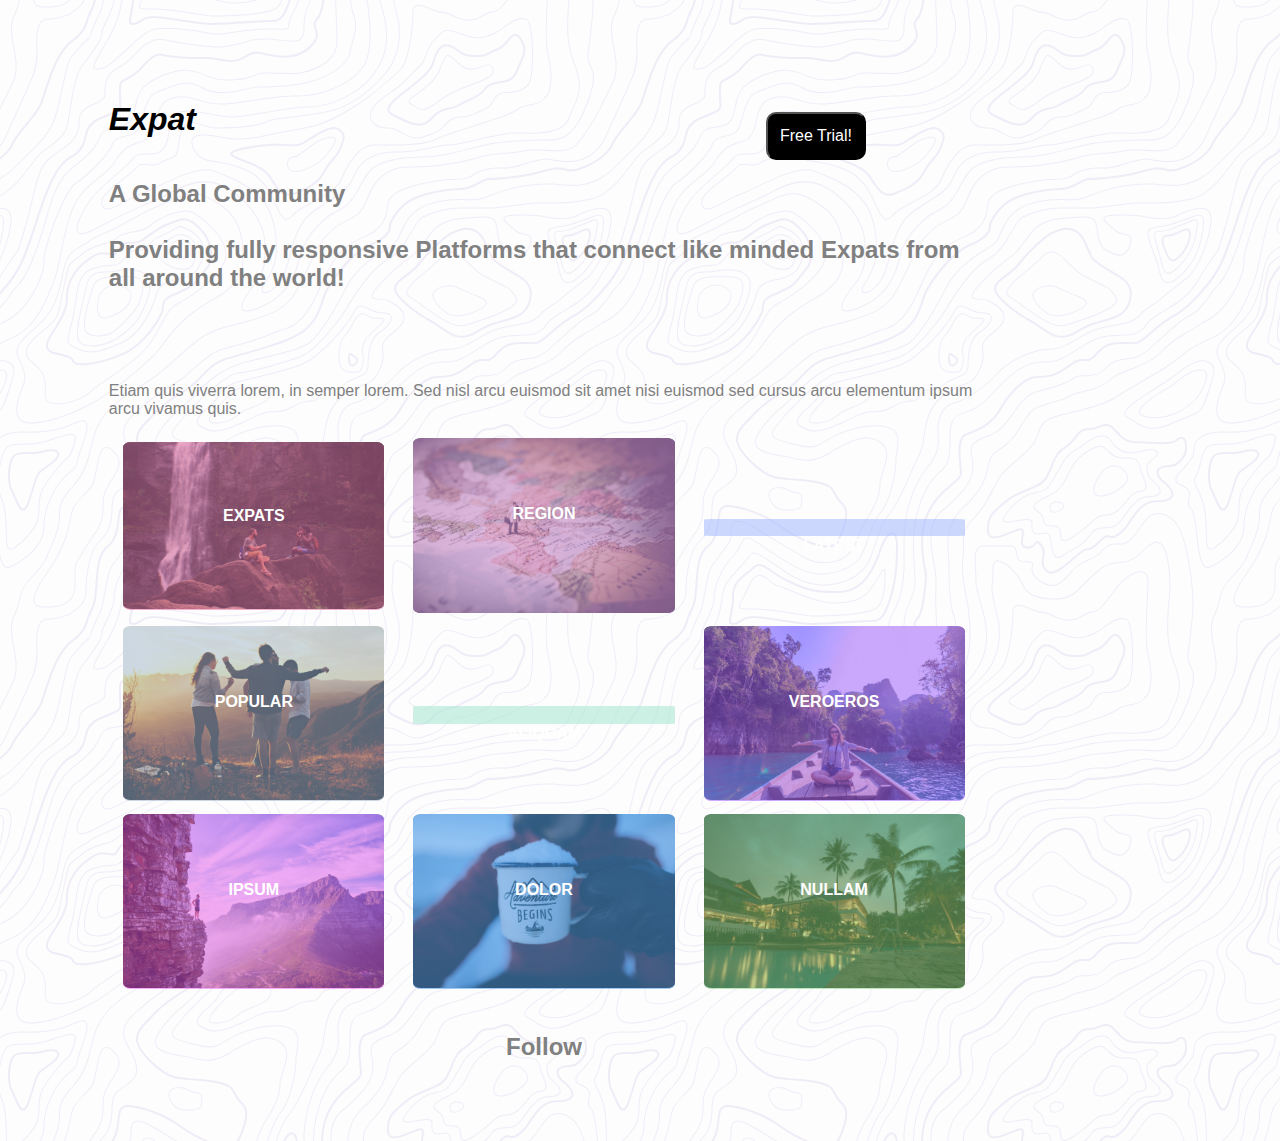
==== commit 7b6aa827: "mobile updated" ====
--- a/index.html
+++ b/index.html
@@ -33,10 +33,11 @@
 
 
       <div id="main">
+
+          <div class="cta">
+              <a href="#"><button>Free Trial!</button></a>
+            </div>
           <div class="inner">
-
-            <div class="cta"><a href="index.html"><button>Sign Up</button></a>
-            </div>
 
             <div class='intro'>
                 <h1><i class="fas fa-globe-americas"> Expat</i></h1>
--- a/CSS/index.css
+++ b/CSS/index.css
@@ -58,10 +58,10 @@
     justify-content: center;
     align-items: space-between;
     flex-direction: column-reverse;
-    position: relative;
+    position: absolute;
     margin-top: 2rem;
     text-align: center;
-    right: 20%;
+    top: -10%;
   }
 }
 .header h1 {
@@ -80,6 +80,9 @@
     width: 100%;
     top: 10%;
     text-align: center;
+  }
+  .header h1 .fas {
+    margin-bottom: 1rem;
   }
 }
 .menu-button {
@@ -183,6 +186,35 @@
     width: 100%;
   }
 }
+.cta {
+  position: absolute;
+  right: 30%;
+  bottom: 80%;
+}
+.cta button {
+  background-color: black;
+  color: white;
+  margin: 10px 30px 20px;
+  width: 100px;
+  font-size: 1rem;
+  border-radius: 10px;
+  height: 3rem;
+  cursor: pointer;
+}
+.cta button:hover {
+  background-color: white;
+  color: black;
+}
+@media ( max-width: 515px ) {
+  .cta {
+    display: none;
+  }
+}
+.cta a {
+  text-decoration: none;
+  color: black;
+  cursor: pointer;
+}
 .inner {
   width: 100%;
   margin: 0 auto;
@@ -204,42 +236,6 @@
     margin: 0;
   }
 }
-.inner .cta {
-  display: flex;
-  justify-content: center;
-  align-items: center;
-  flex-direction: row;
-  width: 10%;
-  top: 12%;
-  left: 55%;
-  position: absolute;
-  font-size: 1.6rem;
-  font-weight: bold;
-  text-align: center;
-}
-.inner .cta button {
-  background-color: black;
-  color: white;
-  margin: 10px 30px 20px;
-  cursor: pointer;
-  width: 100px;
-  font-size: 1rem;
-  border-radius: 10px;
-}
-.inner .cta button:hover {
-  background-color: white;
-  color: black;
-}
-@media ( max-width: 515px ) {
-  .inner .cta {
-    display: none;
-  }
-}
-.inner .cta a {
-  text-decoration: none;
-  color: black;
-  cursor: pointer;
-}
 .intro {
   max-width: 80%;
   width: 100%;
@@ -260,7 +256,7 @@
     justify-content: center;
     align-items: center;
     flex-direction: column;
-    margin-top: 10rem;
+    margin-top: 11rem;
     max-width: 100%;
     width: 100%;
   }
@@ -646,6 +642,9 @@
     margin: 0;
     border-top: 0.5rem solid black;
   }
+  .footer-about h2 {
+    display: none;
+  }
 }
 .style {
   width: 30%;
@@ -676,6 +675,11 @@
   font-size: 0.6rem;
 }
 @media ( max-width: 515px ) {
+  .aboutH2 {
+    margin-top: 5rem;
+  }
+}
+@media ( max-width: 515px ) {
   .aboutArticle {
     max-width: 100%;
     width: 80%;
@@ -737,6 +741,7 @@
 }
 .section .tabs .tabs-item {
   display: none;
+  max-width: 100%;
   width: 75%;
 }
 @media ( max-width: 515px ) {
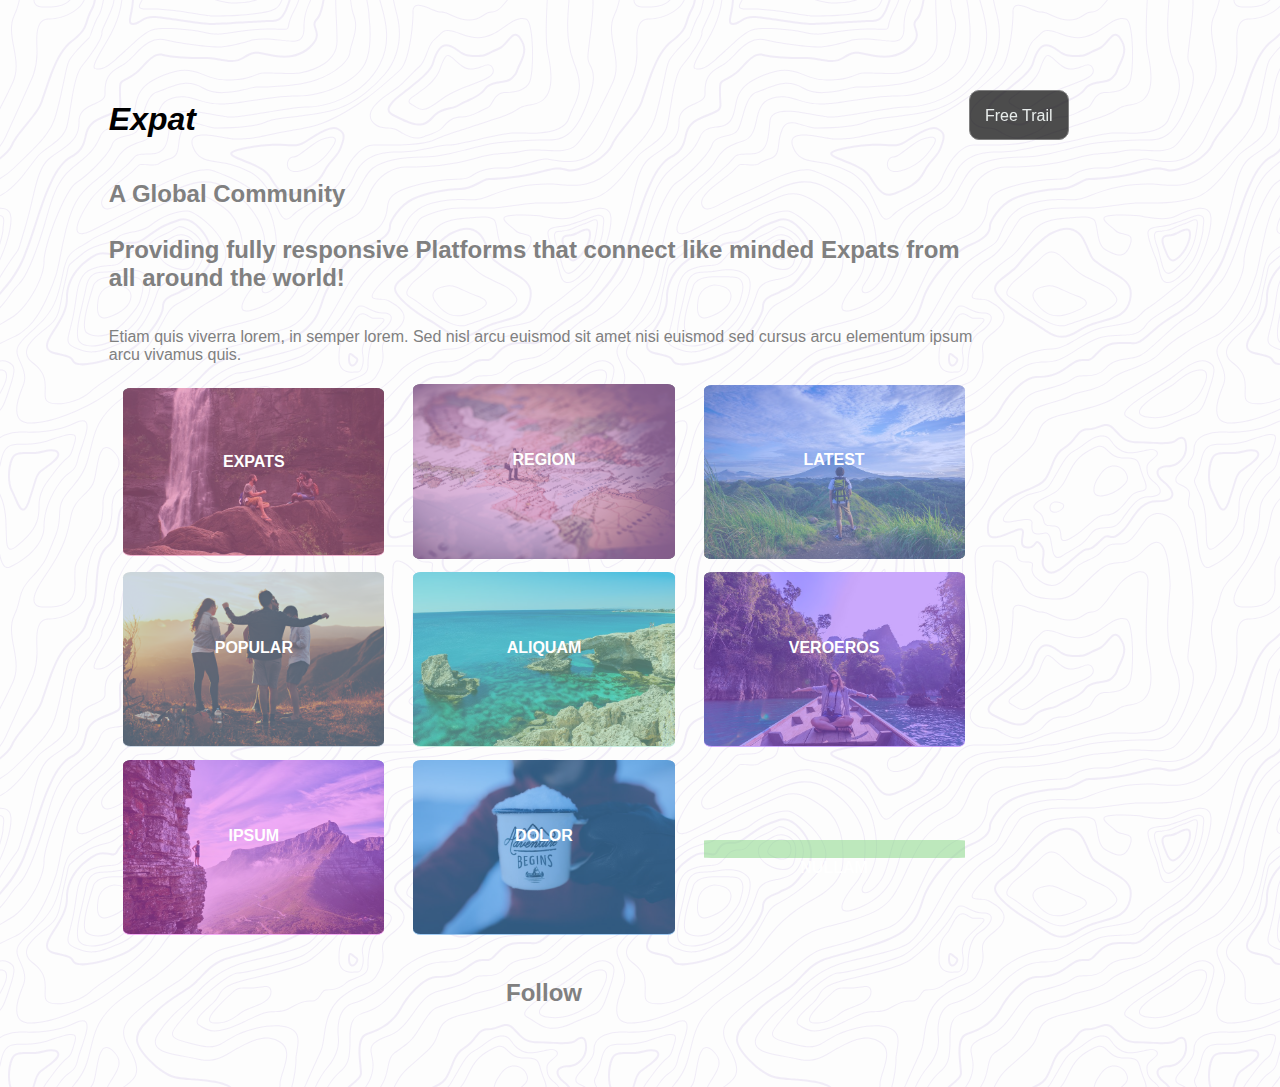
==== commit a68d1c2b: "features updated" ====
--- a/index.html
+++ b/index.html
@@ -3,7 +3,9 @@
 <head>
   <meta charset="utf-8">
       <title>Expat</title>
+      
       <meta name="viewport" content="width=device-width, initial-scale=1.0">
+
       <script src="https://cdnjs.cloudflare.com/ajax/libs/gsap/2.1.2/TweenMax.min.js"></script>
 
       <link rel="stylesheet" href="https://use.fontawesome.com/releases/v5.7.2/css/all.css" integrity="sha384-fnmOCqbTlWIlj8LyTjo7mOUStjsKC4pOpQbqyi7RrhN7udi9RwhKkMHpvLbHG9Sr" crossorigin="anonymous">
@@ -11,6 +13,7 @@
       
       <script src="./components/Menu/Menu.js" async></script>
       <script src="./components/Tiles/Tiles.js" async></script>
+      <!-- <script src="./components/Header/Header.js" async></script> -->
 </head>
 <body>
   <div class="container">
@@ -25,27 +28,24 @@
               <li class='ul3'><a href="#">Log in</a></li>
             </ul>
           </div>
-        <div>
+        <div class='doIt'>
             <h1><i class="fas fa-globe-americas"> Expat</i></h1>
         </div>
-        <!-- <div class='search'><p>Search</p></div> -->
+        <a href="#" class='button1'><p>Free Trail</p></a>
       </div>
 
 
       <div id="main">
 
-          <div class="cta">
+          <!-- <div class="cta">
               <a href="#"><button>Free Trial!</button></a>
-            </div>
+            </div> -->
           <div class="inner">
 
             <div class='intro'>
                 <h1><i class="fas fa-globe-americas"> Expat</i></h1>
               <h2>A <strong>Global</strong> Community<br><br> Providing fully responsive Platforms that connect like minded <strong></strong>Expats</strong> from all around the world!</h2>
-
-                <div class="intro-button">
-                  <a href="#"><button>Free Trial!</button></a>
-                </div>
+                
 
               <p>Etiam quis viverra lorem, in semper lorem. Sed nisl arcu euismod sit amet nisi euismod sed cursus arcu elementum ipsum arcu vivamus quis.</p>
               </div>
@@ -55,7 +55,7 @@
               <article class="style style1" data-tab='all'>
 
                 <span class="image">
-                  <img src="assets/expats2.jpg" alt="Expats" />
+                  <img src="assets/rsz_expats2.jpg" alt="Expats" />
                 </span>
                 <div class="color1"></div>
                 <a href="#">
@@ -82,7 +82,7 @@
               </article>
               <article class="style style3" data-tab='all'>
                 <span class="image">
-                  <img src="assets/latest2.jpg" alt="" />
+                  <img src="assets/rsz_latest2.jpg" alt="" />
                 </span>
                 <div class="color3"></div>
                 <a href="#">
@@ -108,7 +108,7 @@
 
               <article class="style style5" data-tab='all'>
                 <span class="image">
-                  <img src="assets/beach.jpg" alt="" />
+                  <img src="assets/rsz_beach.jpg" alt="" />
                 </span>
                 <div class="color5"></div>
                 <a href="#">
@@ -121,7 +121,7 @@
 
               <article class="style style6" data-tab='all'>
                 <span class="image">
-                  <img src="assets/expats.jpg" alt="" />
+                  <img src="assets/rsz_expats.jpg" alt="" />
                 </span>
                 <div class="color6"></div>
                 <a href="#">
@@ -134,7 +134,7 @@
 
               <article class="style style7" data-tab='all'>
                 <span class="image">
-                  <img src="assets/cliff.jpg" alt="" />
+                  <img src="assets/rsz_cliff.jpg" alt="" />
                 </span>
                 <div class="color7"></div>
                 <a href="#">
@@ -147,7 +147,7 @@
 
               <article class="style style8" data-tab='all'>
                 <span class="image">
-                  <img src="assets/latest.jpg" alt="" />
+                  <img src="assets/rsz_latest.jpg" alt="" />
                 </span>
                 <div class="color8"></div>
                 <a href="#">
@@ -160,7 +160,7 @@
               
               <article class="style style9" data-tab='all'>
                 <span class="image">
-                  <img src="assets/beachHouse.jpg" alt="" />
+                  <img src="assets/rsz_beachHouse.jpg" alt="" />
                 </span>
                 <div class="color9"></div>
                 <a href="#">
--- a/CSS/index.css
+++ b/CSS/index.css
@@ -1,4 +1,5 @@
 .width-100 {
+  max-width: 100%;
   width: 100%;
 }
 *,
@@ -85,6 +86,29 @@
     margin-bottom: 1rem;
   }
 }
+.header .button1 {
+  max-width: 100%;
+  width: 100%;
+  position: relative;
+  background-color: rgba(0, 0, 0, 0.7);
+  color: rgba(249, 255, 253, 0.9);
+  margin: 10px 30px 20px;
+  cursor: pointer;
+  width: 100px;
+  font-size: 1rem;
+  border-radius: 10px;
+  text-decoration: none;
+  border: 1px solid grey;
+  text-align: center;
+  margin: 0;
+  margin-right: 6rem;
+  margin-top: 2rem;
+  height: 3.1rem;
+}
+.header .button1:hover {
+  background-color: rgba(85, 182, 199, 0.3);
+  color: rgba(0, 0, 0, 0.7);
+}
 .menu-button {
   right: 20px;
   width: 40%;
@@ -109,13 +133,15 @@
 }
 @media ( max-width: 515px ) {
   .menu {
-    display: inline-block;
-    margin: 0;
-    max-width: 100%;
-    width: 100%;
-    position: relative;
+    display: flex;
     align-self: center;
+    margin: 0 auto;
+    max-width: 100%;
+    width: 100%;
+    position: absolute;
+    right: 5%;
     min-height: 10%;
+    margin-top: 5rem;
   }
 }
 .menu ul {
@@ -128,11 +154,11 @@
     justify-content: center;
     align-items: space-between;
     flex-direction: column;
+    margin: 0 auto;
     margin-top: 0;
     max-width: 100%;
     width: 100%;
     position: absolute;
-    right: 46%;
   }
 }
 .menu ul li {
@@ -182,40 +208,11 @@
 }
 @media ( max-width: 515px ) {
   .container {
-    max-width: 100%;
-    width: 100%;
-  }
-}
-.cta {
-  position: absolute;
-  right: 30%;
-  bottom: 80%;
-}
-.cta button {
-  background-color: black;
-  color: white;
-  margin: 10px 30px 20px;
-  width: 100px;
-  font-size: 1rem;
-  border-radius: 10px;
-  height: 3rem;
-  cursor: pointer;
-}
-.cta button:hover {
-  background-color: white;
-  color: black;
-}
-@media ( max-width: 515px ) {
-  .cta {
-    display: none;
-  }
-}
-.cta a {
-  text-decoration: none;
-  color: black;
-  cursor: pointer;
+    width: 100%;
+  }
 }
 .inner {
+  max-width: 100%;
   width: 100%;
   margin: 0 auto;
   display: flex;
@@ -256,48 +253,17 @@
     justify-content: center;
     align-items: center;
     flex-direction: column;
-    margin-top: 11rem;
+    margin-top: 16rem;
     max-width: 100%;
     width: 100%;
   }
   .intro h2 {
     text-align: center;
     width: 80%;
+    margin-top: 7rem;
   }
   .intro p {
     display: none;
-  }
-}
-.intro .intro-button {
-  display: flex;
-  justify-content: center;
-  align-items: center;
-  flex-direction: column;
-  width: 100%;
-}
-.intro .intro-button button {
-  background-color: black;
-  color: white;
-  margin: 10px 30px 20px;
-  cursor: pointer;
-  width: 100px;
-  font-size: 1rem;
-  border-radius: 10px;
-  visibility: hidden;
-}
-.intro .intro-button button:hover {
-  background-color: white;
-  color: black;
-}
-@media ( max-width: 515px ) {
-  .intro .intro-button button {
-    visibility: visible;
-    border-radius: 15%;
-    width: 10rem;
-    height: 4rem;
-    font-size: 1.6rem;
-    align-self: center;
-    cursor: pointer;
   }
 }
 .intro h1 {
@@ -676,7 +642,7 @@
 }
 @media ( max-width: 515px ) {
   .aboutH2 {
-    margin-top: 5rem;
+    margin-top: 3rem;
   }
 }
 @media ( max-width: 515px ) {
@@ -743,10 +709,14 @@
   display: none;
   max-width: 100%;
   width: 75%;
+  margin-top: 2rem;
 }
 @media ( max-width: 515px ) {
   .section .tabs .tabs-item {
-    display: none;
+    display: flex;
+    justify-content: center;
+    align-items: center;
+    flex-direction: column;
     width: 100%;
     text-align: center;
   }
@@ -754,10 +724,14 @@
 .section .tabs .tabs-item .tabs-item-title {
   font-size: 24px;
   font-weight: bold;
-  margin-top: 1rem;
+  margin-top: 0.1rem;
 }
 .section .tabs .tabs-item .tabs-item-title {
   font-size: 2.5rem;
+  text-align: center;
+}
+.section .tabs .tabs-item .tabs-item-title:hover {
+  transform: scale(1.2);
 }
 @media ( max-width: 515px ) {
   .section .tabs .tabs-item .tabs-item-title {
@@ -773,6 +747,11 @@
   width: 30%;
   align-self: center;
   margin: 1rem;
+  border-radius: 50%;
+  border: 2px solid silver;
+}
+.section .tabs .tabs-item img:hover {
+  transform: scale(1.2);
 }
 @media ( max-width: 515px ) {
   .section .tabs .tabs-item img {
@@ -786,6 +765,10 @@
   width: 80%;
   text-align: center;
   font-size: 1rem;
+  color: black;
+}
+.section .tabs .tabs-item .tabs-item-description:hover {
+  transform: scale(1.2);
 }
 @media ( max-width: 515px ) {
   .section .tabs .tabs-item .tabs-item-description {
@@ -819,13 +802,18 @@
 }
 .section .tabs .tabs-links {
   display: flex;
+  margin: 0 auto;
+  justify-content: center;
   background-color: grey;
+  max-width: 0%;
+  width: 100%;
+  position: relative;
 }
 .section .tabs .tabs-link {
   padding: 20px 25px;
-  font-size: 24px;
+  font-size: 12px;
   background-color: rgba(0, 0, 0, 0.7);
-  border-right: 1px solid rgba(249, 255, 253, 0.9);
+  border-right: 1px solid rgba(166, 168, 167, 0.9);
   color: rgba(249, 255, 253, 0.9);
   cursor: pointer;
 }
@@ -835,9 +823,9 @@
 .section .tabs .tabs-link-selected {
   z-index: 2;
   border-right: 1px solid rgba(249, 255, 253, 0.9);
-  background-color: rgba(249, 255, 253, 0.9);
+  background-color: rgba(61, 125, 177, 0.5);
   color: black;
 }
 .section .tabs .tabs-link-selected:hover {
-  background-color: #f9fffd;
-}
+  background-color: rgba(61, 189, 177, 0.5);
+}
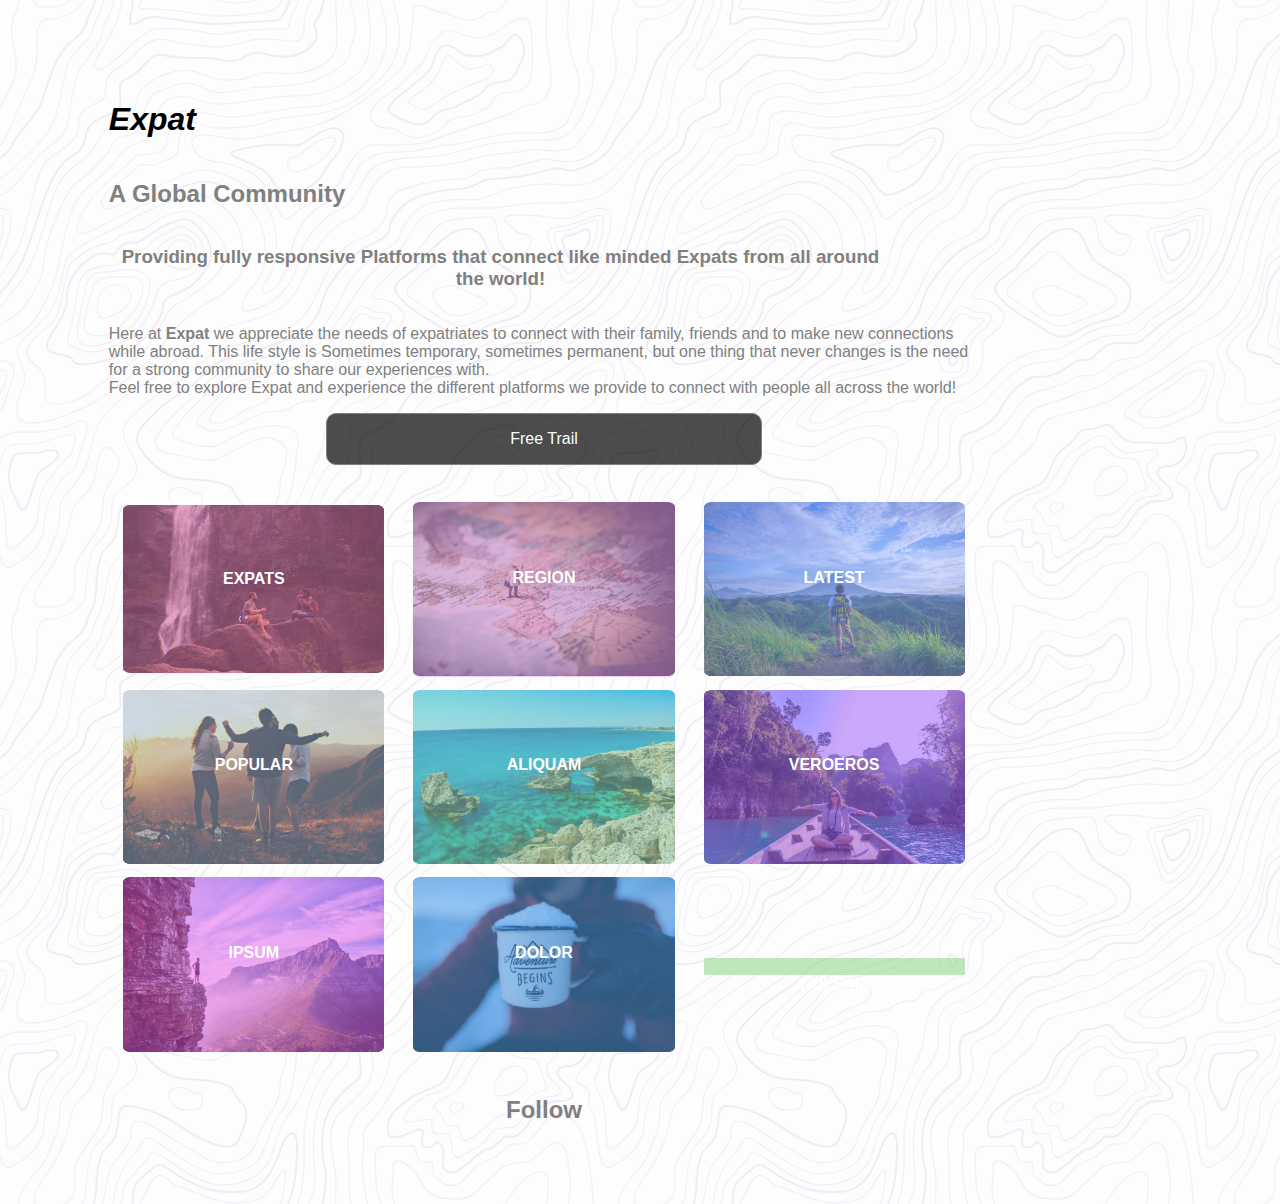
==== commit aa6df95d: "styling bugs" ====
--- a/index.html
+++ b/index.html
@@ -25,34 +25,32 @@
             <ul>
               <li class='ul1'><a href="index.html">Home</a></li>
               <li class='ul2'><a href="about.html">About</a></li>
-              <li class='ul3'><a href="#">Log in</a></li>
+              <li class='ul3'><a href="https://jolly-sinoussi-61f377.netlify.com/">Log in</a></li>
             </ul>
           </div>
         <div class='doIt'>
             <h1><i class="fas fa-globe-americas"> Expat</i></h1>
         </div>
-        <a href="#" class='button1'><p>Free Trail</p></a>
       </div>
+
+      
 
 
       <div id="main">
-
-          <!-- <div class="cta">
-              <a href="#"><button>Free Trial!</button></a>
-            </div> -->
+          
           <div class="inner">
-
+              
             <div class='intro'>
                 <h1><i class="fas fa-globe-americas"> Expat</i></h1>
-              <h2>A <strong>Global</strong> Community<br><br> Providing fully responsive Platforms that connect like minded <strong></strong>Expats</strong> from all around the world!</h2>
+              <h2>A <strong>Global</strong> Community</h2> <h3>Providing fully responsive Platforms that connect like minded <strong></strong>Expats</strong> from all around the world!</h3>
                 
 
-              <p>Etiam quis viverra lorem, in semper lorem. Sed nisl arcu euismod sit amet nisi euismod sed cursus arcu elementum ipsum arcu vivamus quis.</p>
+              <p>Here at <strong>Expat</strong> we appreciate the needs of expatriates to connect with their family, friends and to make new connections while abroad. This life style is Sometimes temporary, sometimes permanent, but one thing that never changes is the need for a strong community to share our experiences with.<br>Feel free to explore Expat and experience the different platforms we provide to connect with people all across the world!</p>
               </div>
-            
+              <a href="#" class='button1'><p>Free Trail</p></a>
             <section class="tiles">
 
-              <article class="style style1" data-tab='all'>
+              <article class="style sstyle1" data-tab='all'>
 
                 <span class="image">
                   <img src="assets/rsz_expats2.jpg" alt="Expats" />
@@ -67,10 +65,10 @@
 
               </article>
 
-              <article class="style style2" data-tab='all'>
+              <article class="style sstyle2" data-tab='all'>
 
                 <span class="image">
-                  <img src="assets/region.jpg"  alt="" />
+                  <img src="assets/rsz_region.jpg"  alt="" />
                 </span>
                 <div class="color2"></div>
                 <a href="#">
@@ -80,7 +78,8 @@
                   </div>
                 </a>
               </article>
-              <article class="style style3" data-tab='all'>
+
+              <article class="style sstyle3" data-tab='all'>
                 <span class="image">
                   <img src="assets/rsz_latest2.jpg" alt="" />
                 </span>
@@ -93,7 +92,7 @@
                 </a>
               </article>
 
-              <article class="style style4" data-tab='all'>
+              <article class="style sstyle4" data-tab='all'>
                 <span class="image">
                   <img src="assets/popular.jpg" alt="" />
                 </span>
@@ -106,7 +105,7 @@
                 </a>
               </article>
 
-              <article class="style style5" data-tab='all'>
+              <article class="style sstyle5" data-tab='all'>
                 <span class="image">
                   <img src="assets/rsz_beach.jpg" alt="" />
                 </span>
@@ -119,7 +118,7 @@
                 </a>
               </article>
 
-              <article class="style style6" data-tab='all'>
+              <article class="style sstyle6" data-tab='all'>
                 <span class="image">
                   <img src="assets/rsz_expats.jpg" alt="" />
                 </span>
@@ -132,7 +131,7 @@
                 </a>
               </article>
 
-              <article class="style style7" data-tab='all'>
+              <article class="style sstyle7" data-tab='all'>
                 <span class="image">
                   <img src="assets/rsz_cliff.jpg" alt="" />
                 </span>
@@ -145,7 +144,7 @@
                 </a>
               </article>
 
-              <article class="style style8" data-tab='all'>
+              <article class="style sstyle8" data-tab='all'>
                 <span class="image">
                   <img src="assets/rsz_latest.jpg" alt="" />
                 </span>
@@ -158,7 +157,7 @@
                 </a>
               </article>
               
-              <article class="style style9" data-tab='all'>
+              <article class="style sstyle9" data-tab='all'>
                 <span class="image">
                   <img src="assets/rsz_beachHouse.jpg" alt="" />
                 </span>
@@ -182,7 +181,6 @@
                     <li><a href="#" class="icon"><i class="fab fa-twitter"></i></a></li>
                     <li><a href="#" class="icon"><i class="fab fa-facebook"></i></a></li>
                     <li><a href="#" class="icon"><i class="fab fa-instagram"></i></a></li>
-                    <li><a href="#" class="icon"><i class="fab fa-github"></i></a></li>
                     <li><a href="#" class="icon2"><i class="fab fa-500px"></i></a></li>
                   </ul>
                 </section>
--- a/CSS/index.css
+++ b/CSS/index.css
@@ -86,12 +86,112 @@
     margin-bottom: 1rem;
   }
 }
-.header .button1 {
-  max-width: 100%;
-  width: 100%;
+.menu-button {
+  right: 20px;
+  width: 40%;
+  cursor: pointer;
+  margin: 1.6rem;
+  font-size: 2.5rem;
+  right: 20%;
+}
+@media ( max-width: 515px ) {
+  .menu-button {
+    display: none;
+  }
+}
+.menu {
+  position: absolute;
+  width: 100px;
+  max-height: 100%;
+  margin-top: 3.6rem;
+  right: -40%;
+  align-self: flex-end;
+  z-index: 2;
+}
+@media ( max-width: 515px ) {
+  .menu {
+    display: flex;
+    align-self: center;
+    margin: 0 auto;
+    max-width: 100%;
+    width: 100%;
+    position: absolute;
+    right: 5%;
+    min-height: 10%;
+    margin-top: 5rem;
+  }
+}
+.menu ul {
+  padding-inline-start: 0;
+  right: 2%;
+}
+@media ( max-width: 515px ) {
+  .menu ul {
+    display: flex;
+    justify-content: center;
+    align-items: space-between;
+    flex-direction: column;
+    margin: 0 auto;
+    margin-top: 0;
+    max-width: 100%;
+    width: 100%;
+    position: absolute;
+  }
+}
+.menu ul li {
+  list-style-type: none;
+  font-size: 0.8rem;
+  padding: 5px 0;
+  text-align: center;
+  color: black;
+  font-style: "Source Sans Pro", Helvetica, sans-serif;
+}
+.menu ul li a {
+  color: black;
+  text-decoration: none;
+}
+@media ( max-width: 515px ) {
+  .menu ul li {
+    background-color: white;
+    margin: 0;
+    padding: 1rem;
+    background-color: #EDF0EE;
+    max-width: 100%;
+    width: 100%;
+  }
+}
+@media ( max-width: 515px ) {
+  .ul1 {
+    border: 2px solid black;
+    max-width: 100%;
+    width: 100%;
+  }
+}
+@media ( max-width: 515px ) {
+  .ul2 {
+    border-right: 2px solid black;
+    border-left: 2px solid black;
+    width: 100%;
+  }
+}
+@media ( max-width: 515px ) {
+  .ul3 {
+    border: 2px solid black;
+    width: 100%;
+  }
+}
+.menu--open {
+  display: block;
+}
+@media ( max-width: 515px ) {
+  .container {
+    width: 100%;
+  }
+}
+.container .button1 {
   position: relative;
   background-color: rgba(0, 0, 0, 0.7);
-  color: rgba(249, 255, 253, 0.9);
+  color: #f9fffd;
   margin: 10px 30px 20px;
   cursor: pointer;
   width: 100px;
@@ -100,116 +200,13 @@
   text-decoration: none;
   border: 1px solid grey;
   text-align: center;
-  margin: 0;
-  margin-right: 6rem;
-  margin-top: 2rem;
-  height: 3.1rem;
-}
-.header .button1:hover {
+  margin: 0 auto;
+  margin-bottom: 2rem;
+  width: 40%;
+}
+.container .button1:hover {
   background-color: rgba(85, 182, 199, 0.3);
   color: rgba(0, 0, 0, 0.7);
-}
-.menu-button {
-  right: 20px;
-  width: 40%;
-  cursor: pointer;
-  margin: 1.6rem;
-  font-size: 2.5rem;
-  right: 20%;
-}
-@media ( max-width: 515px ) {
-  .menu-button {
-    display: none;
-  }
-}
-.menu {
-  position: absolute;
-  width: 100px;
-  max-height: 100%;
-  margin-top: 3.6rem;
-  right: -40%;
-  align-self: flex-end;
-  z-index: 2;
-}
-@media ( max-width: 515px ) {
-  .menu {
-    display: flex;
-    align-self: center;
-    margin: 0 auto;
-    max-width: 100%;
-    width: 100%;
-    position: absolute;
-    right: 5%;
-    min-height: 10%;
-    margin-top: 5rem;
-  }
-}
-.menu ul {
-  padding-inline-start: 0;
-  right: 2%;
-}
-@media ( max-width: 515px ) {
-  .menu ul {
-    display: flex;
-    justify-content: center;
-    align-items: space-between;
-    flex-direction: column;
-    margin: 0 auto;
-    margin-top: 0;
-    max-width: 100%;
-    width: 100%;
-    position: absolute;
-  }
-}
-.menu ul li {
-  list-style-type: none;
-  font-size: 0.8rem;
-  padding: 5px 0;
-  text-align: center;
-  color: black;
-  font-style: "Source Sans Pro", Helvetica, sans-serif;
-}
-.menu ul li a {
-  color: black;
-  text-decoration: none;
-}
-@media ( max-width: 515px ) {
-  .menu ul li {
-    background-color: white;
-    margin: 0;
-    padding: 1rem;
-    background-color: #EDF0EE;
-    max-width: 100%;
-    width: 100%;
-  }
-}
-@media ( max-width: 515px ) {
-  .ul1 {
-    border: 2px solid black;
-    max-width: 100%;
-    width: 100%;
-  }
-}
-@media ( max-width: 515px ) {
-  .ul2 {
-    border-right: 2px solid black;
-    border-left: 2px solid black;
-    width: 100%;
-  }
-}
-@media ( max-width: 515px ) {
-  .ul3 {
-    border: 2px solid black;
-    width: 100%;
-  }
-}
-.menu--open {
-  display: block;
-}
-@media ( max-width: 515px ) {
-  .container {
-    width: 100%;
-  }
 }
 .inner {
   max-width: 100%;
@@ -246,6 +243,10 @@
 .intro a {
   text-decoration: none;
   color: grey;
+}
+.intro h3 {
+  text-align: center;
+  width: 90%;
 }
 @media ( max-width: 515px ) {
   .intro {
@@ -266,6 +267,11 @@
     display: none;
   }
 }
+@media ( max-width: 515px ) and ( max-width: 515px ) {
+  .intro h2 {
+    margin-top: 3rem;
+  }
+}
 .intro h1 {
   color: black;
 }
@@ -327,19 +333,19 @@
     width: 100%;
   }
 }
-.style1 {
-  position: relative;
-}
-.style1:hover {
+.sstyle1 {
+  position: relative;
+}
+.sstyle1:hover {
   transform: scale(1.1);
 }
-.style1 img {
+.sstyle1 img {
   width: 100%;
   margin: 0;
   border-radius: 3%;
   z-index: 2;
 }
-.style1 .color1 {
+.sstyle1 .color1 {
   top: 0;
   left: 0;
   width: 100%;
@@ -348,21 +354,21 @@
   background: rgba(232, 106, 161, 0.5);
   border-radius: 3%;
 }
-.style1 .color1:hover {
+.sstyle1 .color1:hover {
   opacity: 0;
 }
-.style2 {
-  position: relative;
-}
-.style2:hover {
+.sstyle2 {
+  position: relative;
+}
+.sstyle2:hover {
   transform: scale(1.1);
 }
-.style2 img {
-  width: 100%;
-  margin: 0;
-  border-radius: 3%;
-}
-.style2 .color2 {
+.sstyle2 img {
+  width: 100%;
+  margin: 0;
+  border-radius: 3%;
+}
+.sstyle2 .color2 {
   top: 0;
   left: 0;
   width: 100%;
@@ -371,21 +377,21 @@
   background: rgba(235, 159, 239, 0.5);
   border-radius: 3%;
 }
-.style2 .color2:hover {
+.sstyle2 .color2:hover {
   opacity: 0;
 }
-.style3 {
-  position: relative;
-}
-.style3:hover {
+.sstyle3 {
+  position: relative;
+}
+.sstyle3:hover {
   transform: scale(1.1);
 }
-.style3 img {
-  width: 100%;
-  margin: 0;
-  border-radius: 3%;
-}
-.style3 .color3 {
+.sstyle3 img {
+  width: 100%;
+  margin: 0;
+  border-radius: 3%;
+}
+.sstyle3 .color3 {
   top: 0;
   left: 0;
   width: 100%;
@@ -394,21 +400,21 @@
   background: rgba(155, 177, 255, 0.5);
   border-radius: 3%;
 }
-.style3 .color3:hover {
+.sstyle3 .color3:hover {
   opacity: 0;
 }
-.style4 {
-  position: relative;
-}
-.style4:hover {
+.sstyle4 {
+  position: relative;
+}
+.sstyle4:hover {
   transform: scale(1.1);
 }
-.style4 img {
-  width: 100%;
-  margin: 0;
-  border-radius: 3%;
-}
-.style4 .color4 {
+.sstyle4 img {
+  width: 100%;
+  margin: 0;
+  border-radius: 3%;
+}
+.sstyle4 .color4 {
   top: 0;
   left: 0;
   width: 100%;
@@ -417,21 +423,21 @@
   background: rgba(156, 178, 204, 0.5);
   border-radius: 3%;
 }
-.style4 .color4:hover {
+.sstyle4 .color4:hover {
   opacity: 0;
 }
-.style5 {
-  position: relative;
-}
-.style5:hover {
+.sstyle5 {
+  position: relative;
+}
+.sstyle5:hover {
   transform: scale(1.1);
 }
-.style5 img {
-  width: 100%;
-  margin: 0;
-  border-radius: 3%;
-}
-.style5 .color5 {
+.sstyle5 img {
+  width: 100%;
+  margin: 0;
+  border-radius: 3%;
+}
+.sstyle5 .color5 {
   top: 0;
   left: 0;
   width: 100%;
@@ -440,26 +446,26 @@
   background: rgba(156, 230, 204, 0.5);
   border-radius: 3%;
 }
-.style5 .color5:hover {
+.sstyle5 .color5:hover {
   opacity: 0;
 }
 @media ( max-width: 515px ) {
-  .style5 {
-    display: none;
-  }
-}
-.style6 {
-  position: relative;
-}
-.style6:hover {
+  .sstyle5 {
+    display: none;
+  }
+}
+.sstyle6 {
+  position: relative;
+}
+.sstyle6:hover {
   transform: scale(1.1);
 }
-.style6 img {
-  width: 100%;
-  margin: 0;
-  border-radius: 3%;
-}
-.style6 .color6 {
+.sstyle6 img {
+  width: 100%;
+  margin: 0;
+  border-radius: 3%;
+}
+.sstyle6 .color6 {
   top: 0;
   left: 0;
   width: 100%;
@@ -468,26 +474,26 @@
   background: rgba(155, 88, 255, 0.5);
   border-radius: 3%;
 }
-.style6 .color6:hover {
+.sstyle6 .color6:hover {
   opacity: 0;
 }
 @media ( max-width: 515px ) {
-  .style6 {
-    display: none;
-  }
-}
-.style7 {
-  position: relative;
-}
-.style7:hover {
+  .sstyle6 {
+    display: none;
+  }
+}
+.sstyle7 {
+  position: relative;
+}
+.sstyle7:hover {
   transform: scale(1.1);
 }
-.style7 img {
-  width: 100%;
-  margin: 0;
-  border-radius: 3%;
-}
-.style7 .color7 {
+.sstyle7 img {
+  width: 100%;
+  margin: 0;
+  border-radius: 3%;
+}
+.sstyle7 .color7 {
   top: 0;
   left: 0;
   width: 100%;
@@ -496,26 +502,26 @@
   background: rgba(235, 93, 239, 0.5);
   border-radius: 3%;
 }
-.style7 .color7:hover {
+.sstyle7 .color7:hover {
   opacity: 0;
 }
 @media ( max-width: 515px ) {
-  .style7 {
-    display: none;
-  }
-}
-.style8 {
-  position: relative;
-}
-.style8:hover {
+  .sstyle7 {
+    display: none;
+  }
+}
+.sstyle8 {
+  position: relative;
+}
+.sstyle8:hover {
   transform: scale(1.1);
 }
-.style8 img {
-  width: 100%;
-  margin: 0;
-  border-radius: 3%;
-}
-.style8 .color8 {
+.sstyle8 img {
+  width: 100%;
+  margin: 0;
+  border-radius: 3%;
+}
+.sstyle8 .color8 {
   top: 0;
   left: 0;
   width: 100%;
@@ -524,26 +530,26 @@
   background: rgba(68, 153, 234, 0.5);
   border-radius: 3%;
 }
-.style8 .color8:hover {
+.sstyle8 .color8:hover {
   opacity: 0;
 }
 @media ( max-width: 515px ) {
-  .style8 {
-    display: none;
-  }
-}
-.style9 {
-  position: relative;
-}
-.style9:hover {
+  .sstyle8 {
+    display: none;
+  }
+}
+.sstyle9 {
+  position: relative;
+}
+.sstyle9:hover {
   transform: scale(1.1);
 }
-.style9 img {
-  width: 100%;
-  margin: 0;
-  border-radius: 3%;
-}
-.style9 .color9 {
+.sstyle9 img {
+  width: 100%;
+  margin: 0;
+  border-radius: 3%;
+}
+.sstyle9 .color9 {
   top: 0;
   left: 0;
   width: 100%;
@@ -552,11 +558,11 @@
   background: rgba(126, 211, 123, 0.5);
   border-radius: 3%;
 }
-.style9 .color9:hover {
+.sstyle9 .color9:hover {
   opacity: 0;
 }
 @media ( max-width: 515px ) {
-  .style9 {
+  .sstyle9 {
     display: none;
   }
 }
@@ -606,7 +612,7 @@
   .footer-about {
     width: 100%;
     margin: 0;
-    border-top: 0.5rem solid black;
+    border-top: 2px solid grey;
   }
   .footer-about h2 {
     display: none;
@@ -620,6 +626,12 @@
 }
 @media ( max-width: 515px ) {
   .style {
+    width: 100%;
+    margin-top: 2rem;
+  }
+}
+@media ( max-width: 515px ) {
+  .style .aboutIntro {
     width: 100%;
     margin-top: 2rem;
   }
@@ -634,6 +646,7 @@
   .style h2 {
     max-width: 100%;
     width: 80%;
+    margin-top: 2rem;
   }
 }
 .style .content {
@@ -642,7 +655,7 @@
 }
 @media ( max-width: 515px ) {
   .aboutH2 {
-    margin-top: 3rem;
+    margin-top: 0;
   }
 }
 @media ( max-width: 515px ) {
@@ -696,6 +709,22 @@
   width: 100%;
   height: 100%;
   flex-wrap: wrap;
+}
+.section .tabs .tabs-items .userGit {
+  list-style-type: none;
+  background-color: none;
+  font-size: 2.5rem;
+  display: flex;
+  justify-content: space-evenly;
+  align-items: center;
+  flex-direction: row;
+  padding-inline-start: 0;
+}
+.section .tabs .tabs-items .userGit .fab {
+  color: black;
+}
+.section .tabs .tabs-items .userGit a {
+  text-decoration: none;
 }
 @media ( max-width: 515px ) {
   .section .tabs .tabs-items {
@@ -705,11 +734,18 @@
     flex-direction: row;
   }
 }
+@media ( max-width: 515px ) {
+  .section .tabs .tabs-items .mobileBorder {
+    width: 100%;
+    height: 1rem;
+    border-bottom: 2px solid grey;
+  }
+}
 .section .tabs .tabs-item {
   display: none;
   max-width: 100%;
   width: 75%;
-  margin-top: 2rem;
+  margin-top: 1rem;
 }
 @media ( max-width: 515px ) {
   .section .tabs .tabs-item {
@@ -717,7 +753,7 @@
     justify-content: center;
     align-items: center;
     flex-direction: column;
-    width: 100%;
+    width: 90%;
     text-align: center;
   }
 }
@@ -737,8 +773,7 @@
   .section .tabs .tabs-item .tabs-item-title {
     font-size: 2rem;
     text-align: center;
-    border-top: 0.3rem solid black;
-    width: 100%;
+    width: 70%;
     padding-top: 2rem;
     color: black;
   }
@@ -746,7 +781,7 @@
 .section .tabs .tabs-item img {
   width: 30%;
   align-self: center;
-  margin: 1rem;
+  margin: 1.2rem;
   border-radius: 50%;
   border: 2px solid silver;
 }
@@ -755,7 +790,7 @@
 }
 @media ( max-width: 515px ) {
   .section .tabs .tabs-item img {
-    width: 90%;
+    width: 40%;
     margin: 1rem;
     margin-bottom: 1rem;
     align-self: center;
@@ -766,6 +801,7 @@
   text-align: center;
   font-size: 1rem;
   color: black;
+  margin: 1rem;
 }
 .section .tabs .tabs-item .tabs-item-description:hover {
   transform: scale(1.2);
@@ -774,6 +810,13 @@
   .section .tabs .tabs-item .tabs-item-description {
     margin-top: 0.5rem;
     margin-bottom: 0.5rem;
+    width: 70%;
+  }
+  .section .tabs .tabs-item .tabs-item-description h3 {
+    font-size: 1.2rem;
+  }
+  .section .tabs .tabs-item .tabs-item-description p {
+    font-size: 0.7rem;
   }
 }
 .section .tabs .tabs-item .tabs-item-description h3 {
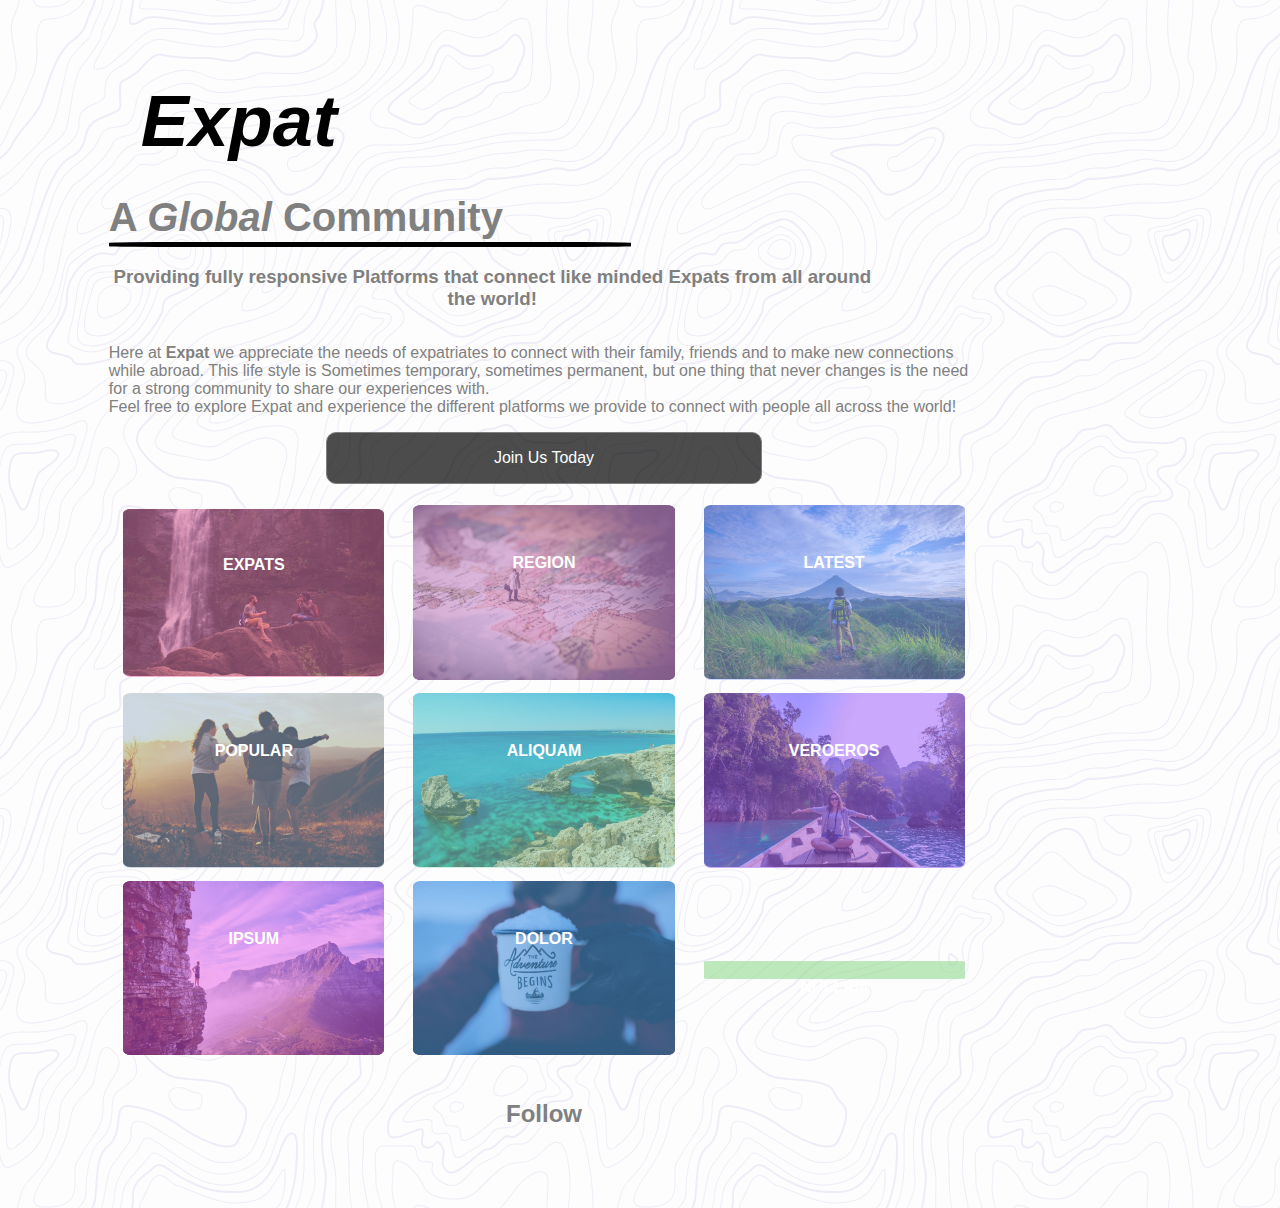
==== commit 400e534f: "last updates" ====
--- a/index.html
+++ b/index.html
@@ -29,8 +29,8 @@
             </ul>
           </div>
         <div class='doIt'>
-            <h1><i class="fas fa-globe-americas"> Expat</i></h1>
-        </div>
+            <h1><i class="fas fa-globe-americas"> Expat</i></h1> 
+        </div> 
       </div>
 
       
@@ -41,13 +41,18 @@
           <div class="inner">
               
             <div class='intro'>
+
+              <div> 
                 <h1><i class="fas fa-globe-americas"> Expat</i></h1>
-              <h2>A <strong>Global</strong> Community</h2> <h3>Providing fully responsive Platforms that connect like minded <strong></strong>Expats</strong> from all around the world!</h3>
-                
-
+              <h2>A <strong><i>Global</i></strong> Community</h2>
+            </div>
+            <div class='run'></div> 
+            <div>
+              <h3>Providing fully responsive Platforms that connect like minded <strong></strong>Expats</strong> from all around the world!</h3>
+            </div>
               <p>Here at <strong>Expat</strong> we appreciate the needs of expatriates to connect with their family, friends and to make new connections while abroad. This life style is Sometimes temporary, sometimes permanent, but one thing that never changes is the need for a strong community to share our experiences with.<br>Feel free to explore Expat and experience the different platforms we provide to connect with people all across the world!</p>
               </div>
-              <a href="#" class='button1'><p>Free Trail</p></a>
+              <a href="https://jolly-sinoussi-61f377.netlify.com/" class='button1'><p>Join Us Today</p></a>
             <section class="tiles">
 
               <article class="style sstyle1" data-tab='all'>
@@ -80,9 +85,11 @@
               </article>
 
               <article class="style sstyle3" data-tab='all'>
+
                 <span class="image">
                   <img src="assets/rsz_latest2.jpg" alt="" />
                 </span>
+
                 <div class="color3"></div>
                 <a href="#">
                   <h2>Latest</h2>
--- a/CSS/index.css
+++ b/CSS/index.css
@@ -59,17 +59,20 @@
     justify-content: center;
     align-items: space-between;
     flex-direction: column-reverse;
-    position: absolute;
+    position: relative;
     margin-top: 2rem;
     text-align: center;
     top: -10%;
   }
+  .header h1 {
+    margin-left: 0;
+  }
 }
 .header h1 {
   display: none;
   height: 100%;
-  font-size: 48px;
-  margin-left: -3rem;
+  font-size: 60px;
+  margin-left: 0.5rem;
 }
 @media ( max-width: 515px ) {
   .header h1 {
@@ -81,9 +84,15 @@
     width: 100%;
     top: 10%;
     text-align: center;
+    margin-left: -1.5rem;
   }
   .header h1 .fas {
     margin-bottom: 1rem;
+  }
+  .header h1 .fa-globe-americas {
+    font-size: 48px;
+    text-align: center;
+    right: 5%;
   }
 }
 .menu-button {
@@ -137,6 +146,10 @@
     width: 100%;
     position: absolute;
   }
+  .menu ul:hover {
+    background-color: rgba(231, 237, 242, 0.6);
+    color: black;
+  }
 }
 .menu ul li {
   list-style-type: none;
@@ -157,7 +170,34 @@
     padding: 1rem;
     background-color: #EDF0EE;
     max-width: 100%;
-    width: 100%;
+    color: white;
+    background-color: rgba(0, 0, 0, 0.7);
+    color: #f9fffd;
+    margin: 10px 30px 20px;
+    cursor: pointer;
+    width: 100px;
+    font-size: 1rem;
+    border-radius: 10px;
+    text-decoration: none;
+    border: 1px solid grey;
+    margin: 0.2rem;
+    align-self: center;
+    width: 100%;
+    background-color: rgba(150, 133, 194, 0.7);
+  }
+  .menu ul li a {
+    color: white;
+    text-decoration: none;
+    font-size: 1rem;
+    font-weight: bold;
+    letter-spacing: 2px;
+  }
+  .menu ul li a:hover {
+    color: black;
+  }
+  .menu ul li:hover {
+    background-color: rgba(85, 182, 199, 0.3);
+    color: rgba(0, 0, 0, 0.7);
   }
 }
 @media ( max-width: 515px ) {
@@ -201,7 +241,7 @@
   border: 1px solid grey;
   text-align: center;
   margin: 0 auto;
-  margin-bottom: 2rem;
+  margin-bottom: 1rem;
   width: 40%;
 }
 .container .button1:hover {
@@ -244,9 +284,36 @@
   text-decoration: none;
   color: grey;
 }
+.intro h2 {
+  font-size: 2.5rem;
+  margin-bottom: 2px;
+}
+.intro .run {
+  position: relative;
+  width: 60%;
+  height: 0.3rem;
+  border: 2px solid black;
+  background-color: black;
+  border-radius: 15%;
+  margin-right: 2rem;
+}
+@media ( max-width: 515px ) {
+  .intro .run {
+    display: none;
+  }
+}
 .intro h3 {
   text-align: center;
   width: 90%;
+}
+@media ( max-width: 515px ) {
+  .intro h3 {
+    width: 80%;
+    margin: 0;
+    margin-left: 2rem;
+    margin-top: 1rem;
+    margin-bottom: 1rem;
+  }
 }
 @media ( max-width: 515px ) {
   .intro {
@@ -269,11 +336,20 @@
 }
 @media ( max-width: 515px ) and ( max-width: 515px ) {
   .intro h2 {
-    margin-top: 3rem;
+    margin: 0;
+    margin-left: 1.8rem;
+    margin-top: -2rem;
+    margin-bottom: 2px;
+    font-size: 1.5rem;
   }
 }
 .intro h1 {
   color: black;
+  font-size: 4.5rem;
+  align-self: center;
+  margin: 0;
+  margin-left: 2rem;
+  margin-bottom: -5;
 }
 @media ( max-width: 515px ) {
   .intro h1 {
@@ -312,15 +388,15 @@
   .style {
     max-width: 100%;
     width: 100%;
-    margin-top: 2rem;
+    margin-top: 1rem;
   }
 }
 .style h2 {
-  top: 30%;
+  top: 20%;
   position: absolute;
   text-align: center;
   font-size: 1rem;
-  margin-bottom: 1rem;
+  margin-bottom: 0.8rem;
   text-transform: uppercase;
 }
 .style .content {
@@ -633,7 +709,7 @@
 @media ( max-width: 515px ) {
   .style .aboutIntro {
     width: 100%;
-    margin-top: 2rem;
+    margin-top: 0;
   }
 }
 .style h2 {
@@ -647,22 +723,39 @@
     max-width: 100%;
     width: 80%;
     margin-top: 2rem;
+    margin-bottom: 1rem;
+    border: 1px solid red;
   }
 }
 .style .content {
   display: none;
   font-size: 0.6rem;
 }
+.aboutH2 {
+  margin-top: 4rem;
+  margin-bottom: 4rem;
+}
 @media ( max-width: 515px ) {
   .aboutH2 {
-    margin-top: 0;
-  }
+    display: none;
+  }
+}
+.aboutArticle {
+  margin-top: 1rem;
 }
 @media ( max-width: 515px ) {
   .aboutArticle {
     max-width: 100%;
     width: 80%;
     text-align: center;
+  }
+}
+.footer-about {
+  margin-left: 3rem;
+}
+@media ( max-width: 515px ) {
+  .footer-about {
+    margin-left: 0;
   }
 }
 .about-style1 img {
